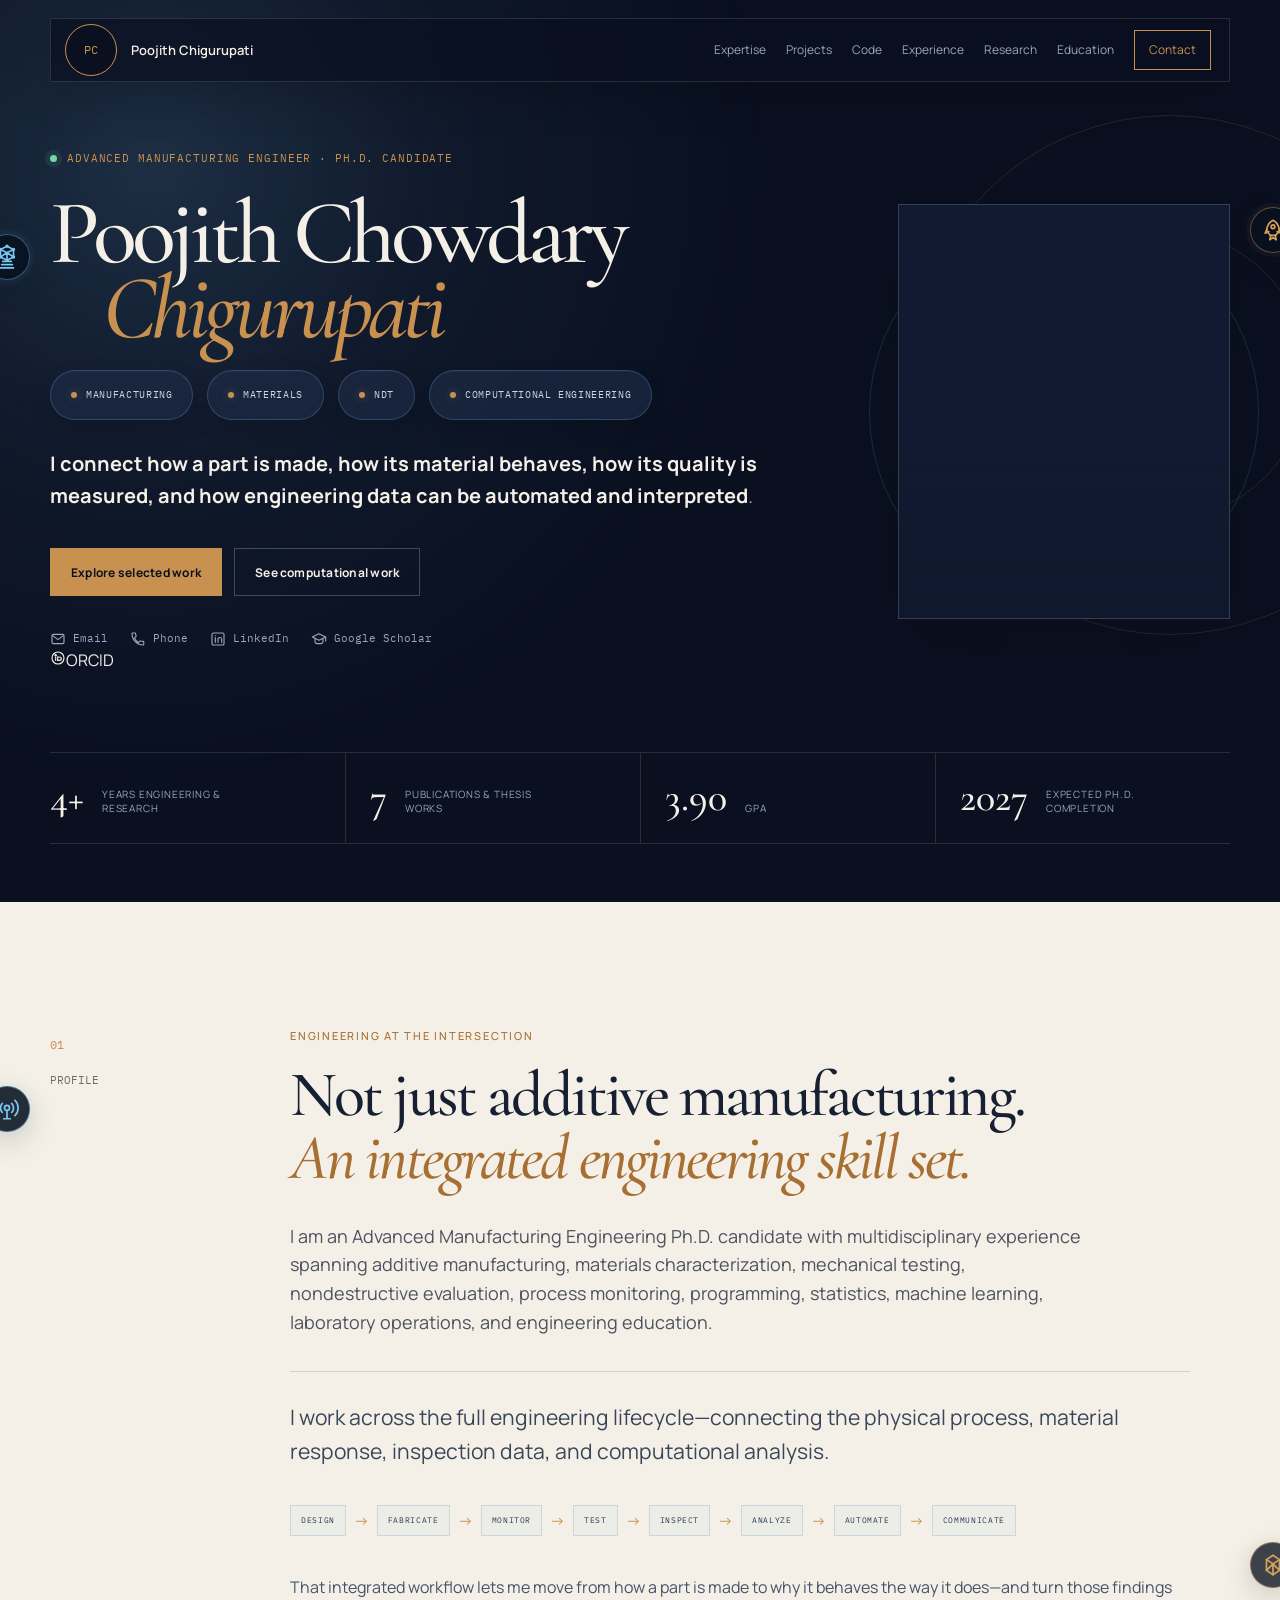
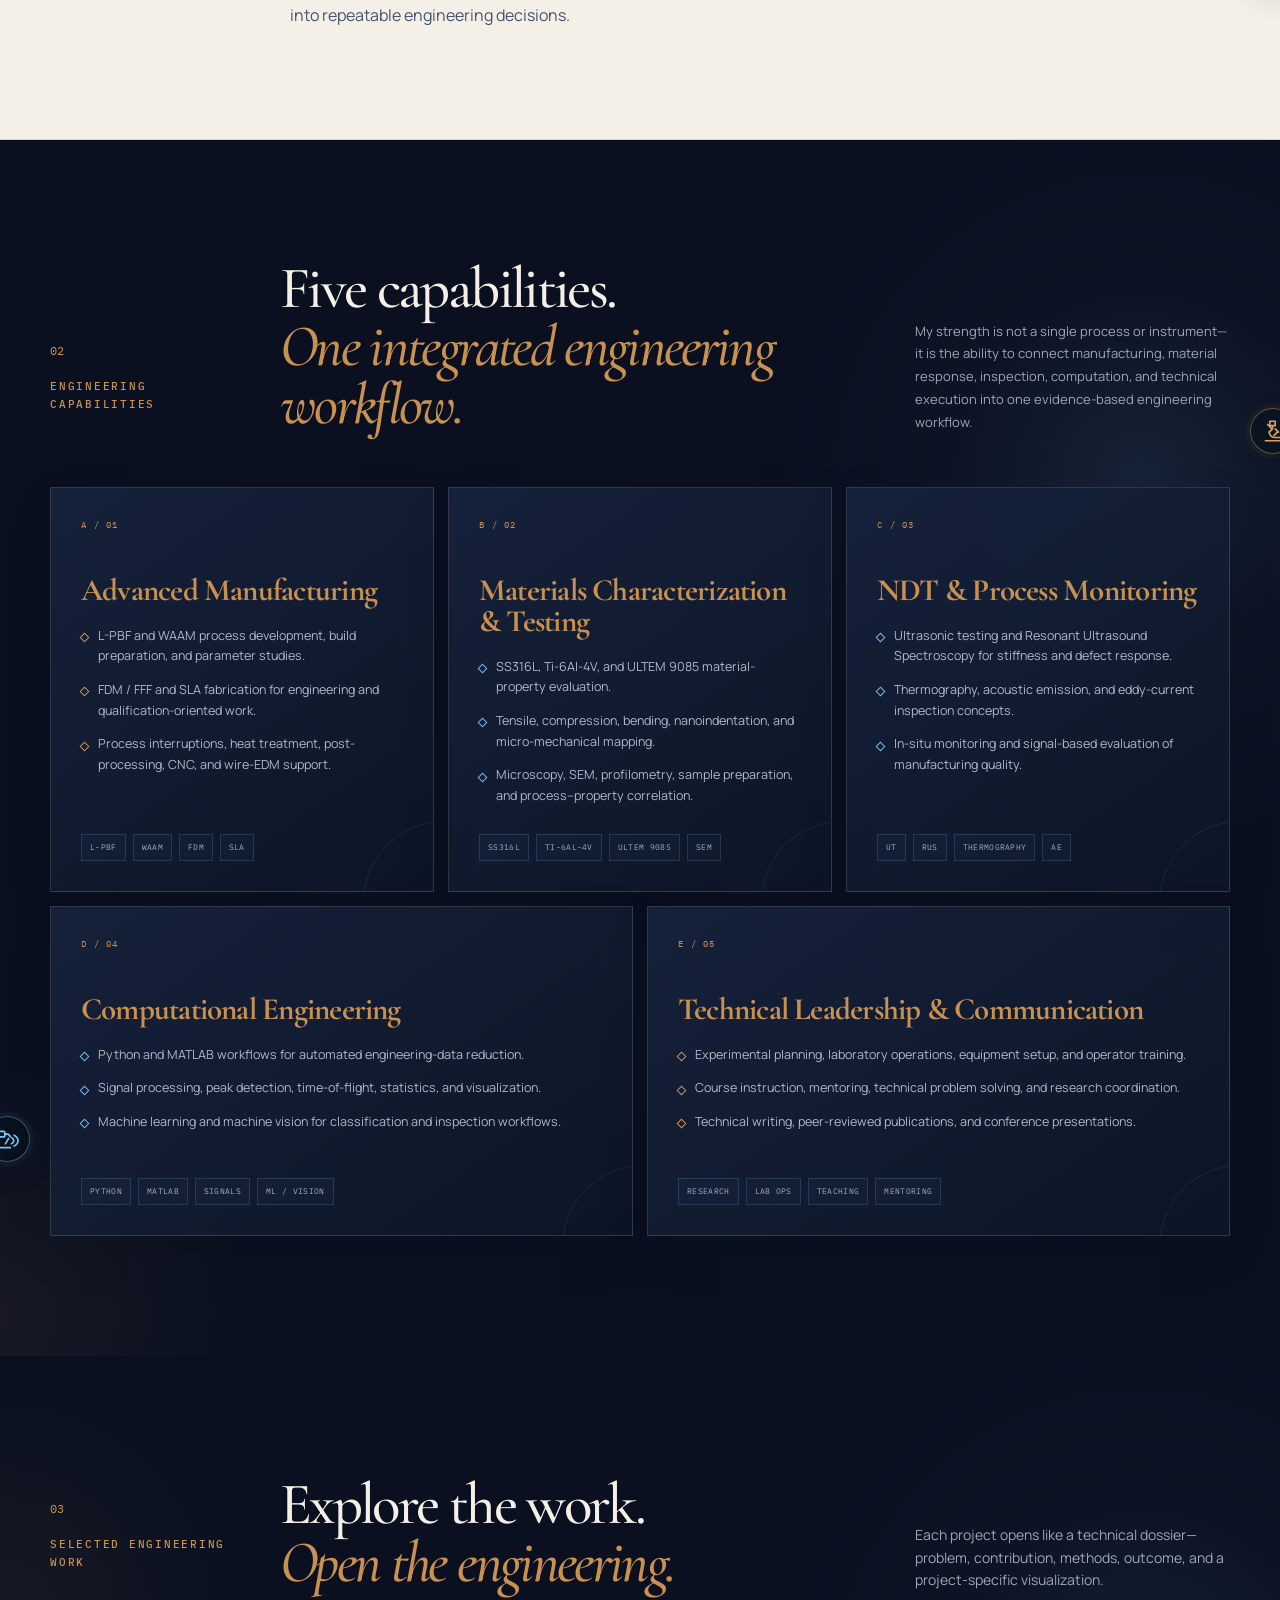
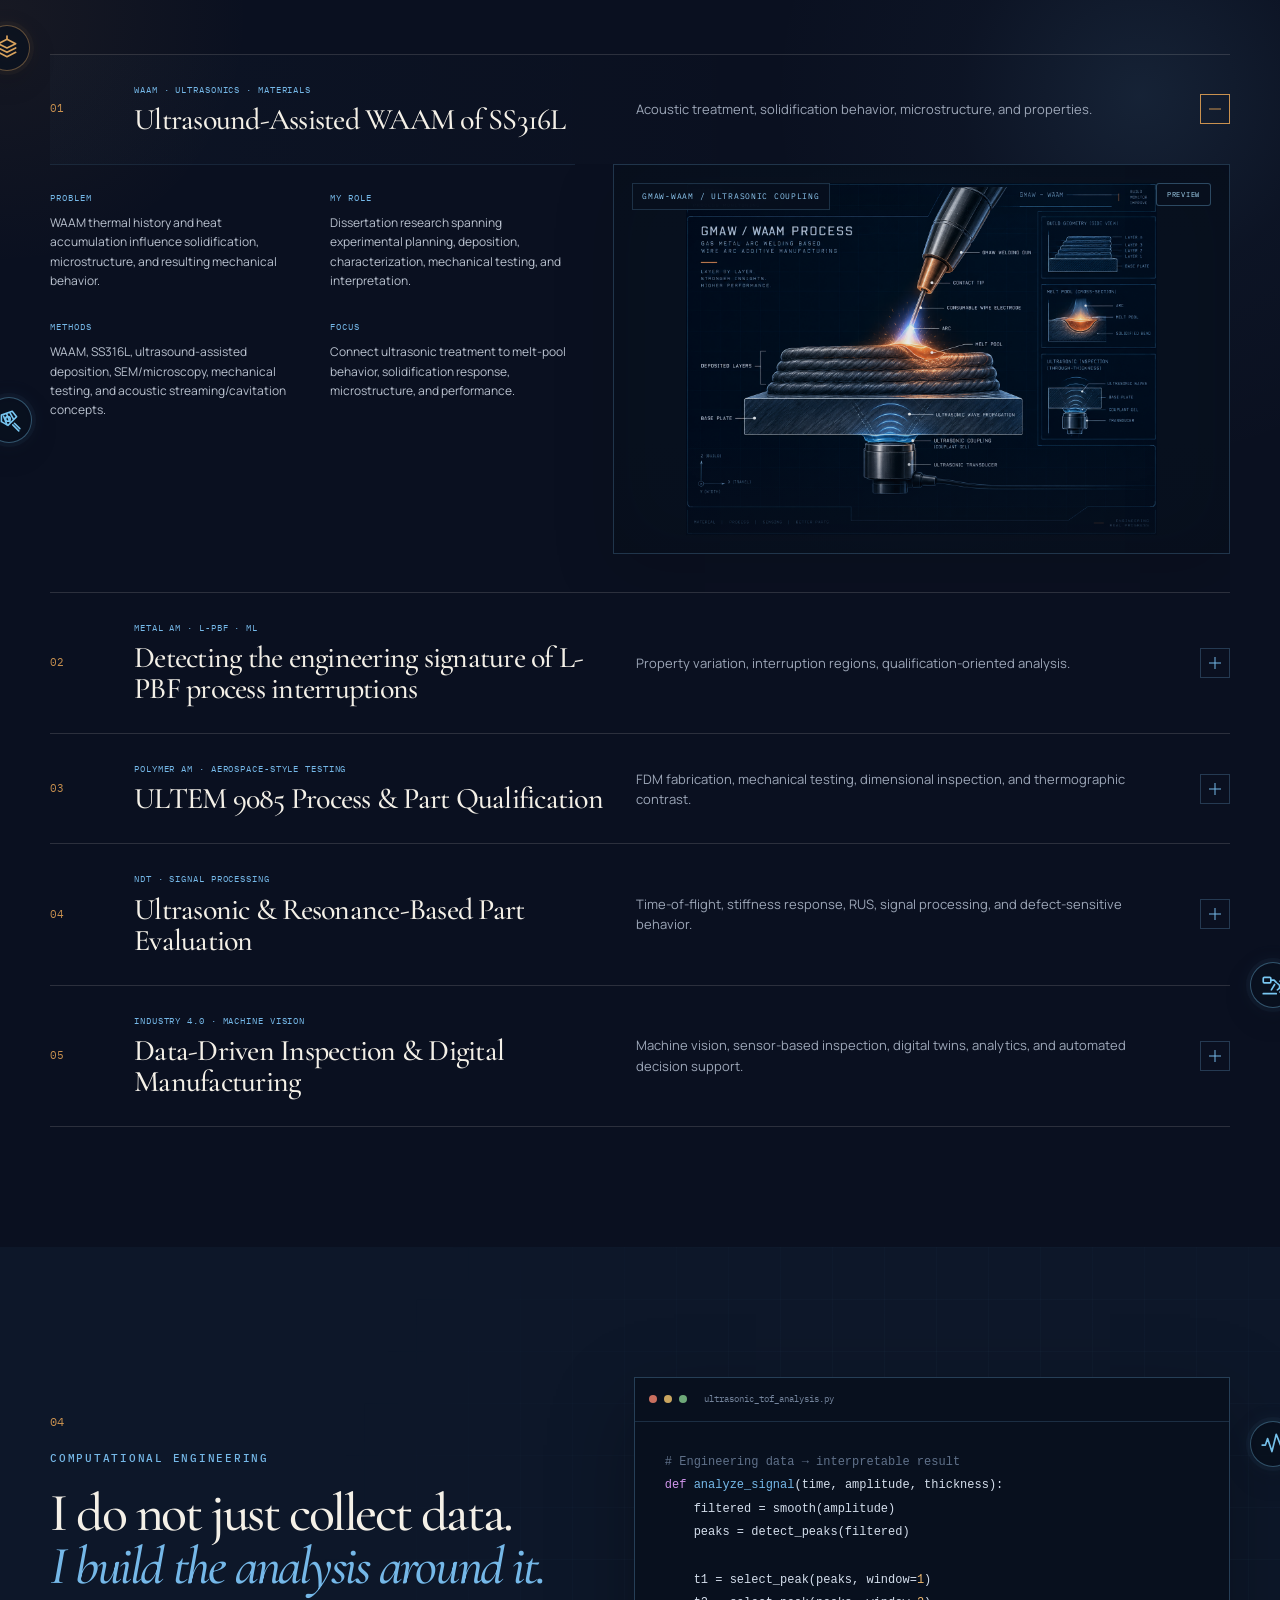
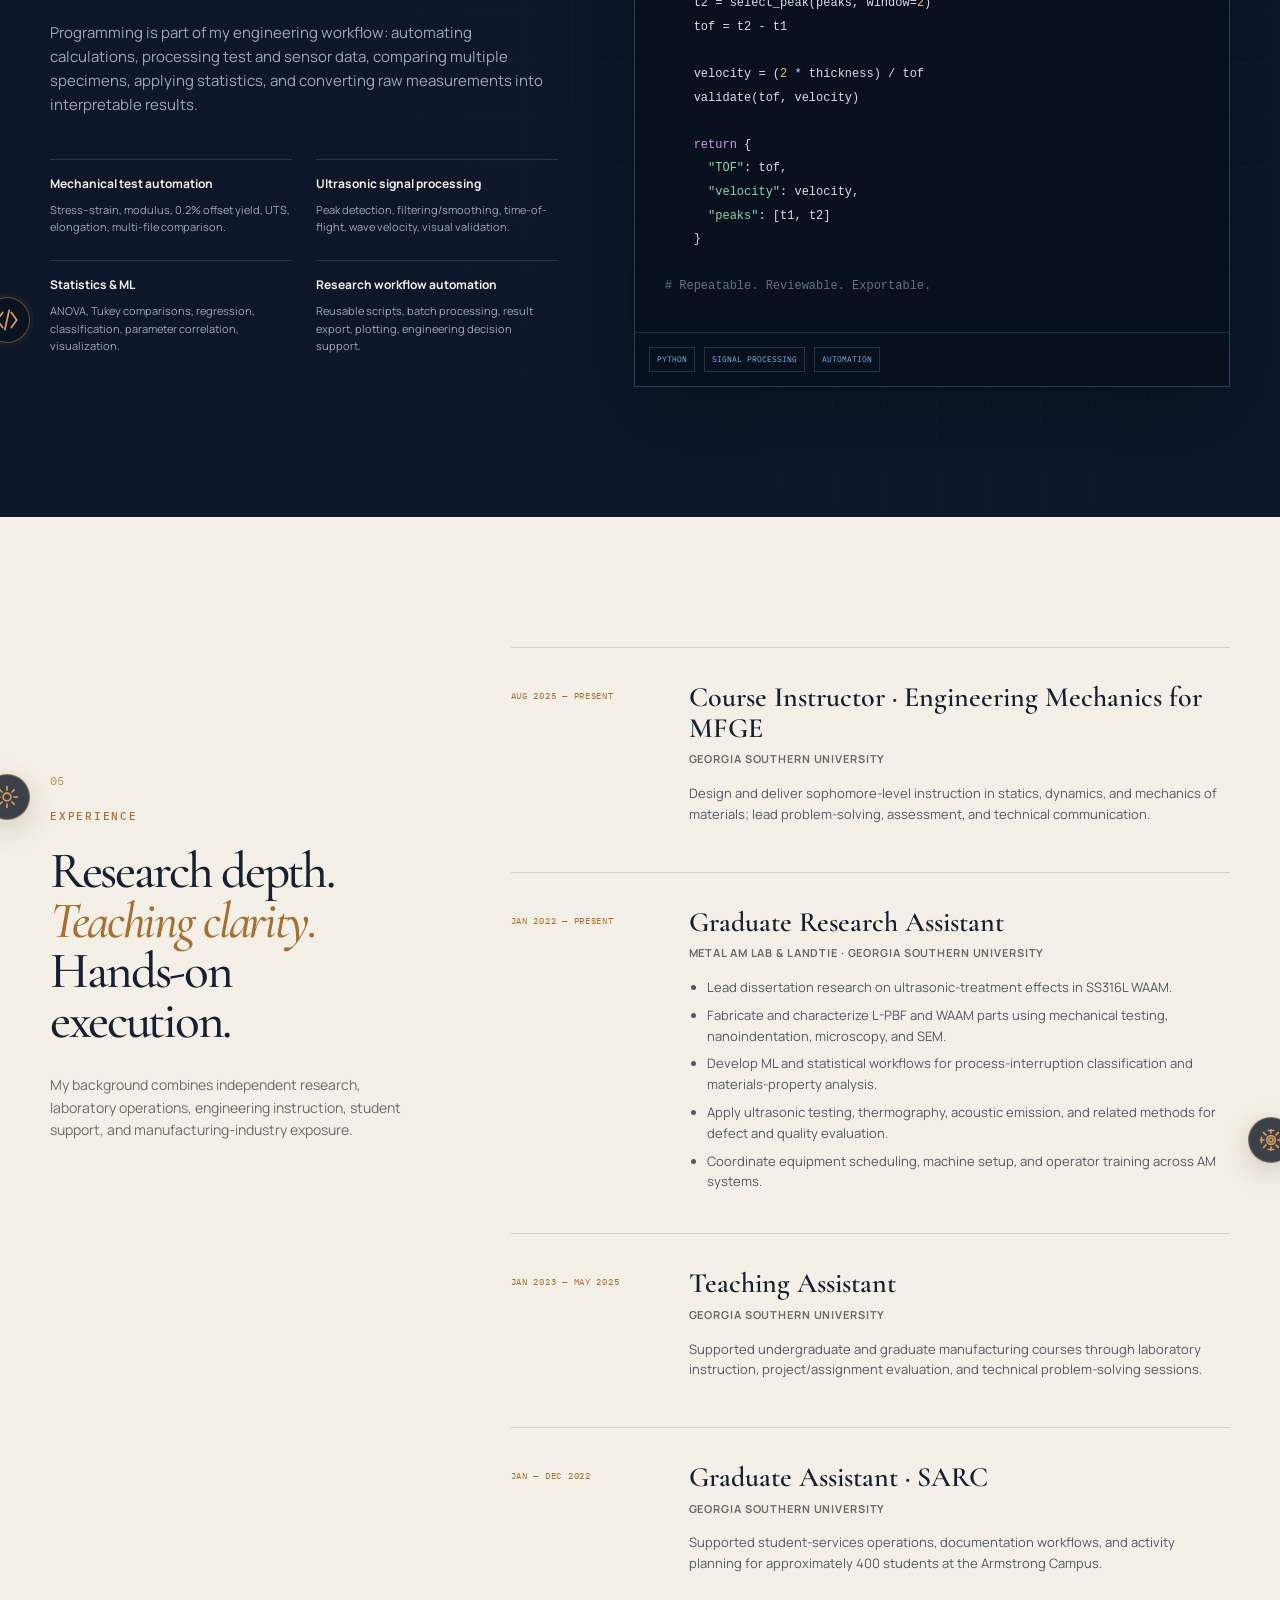
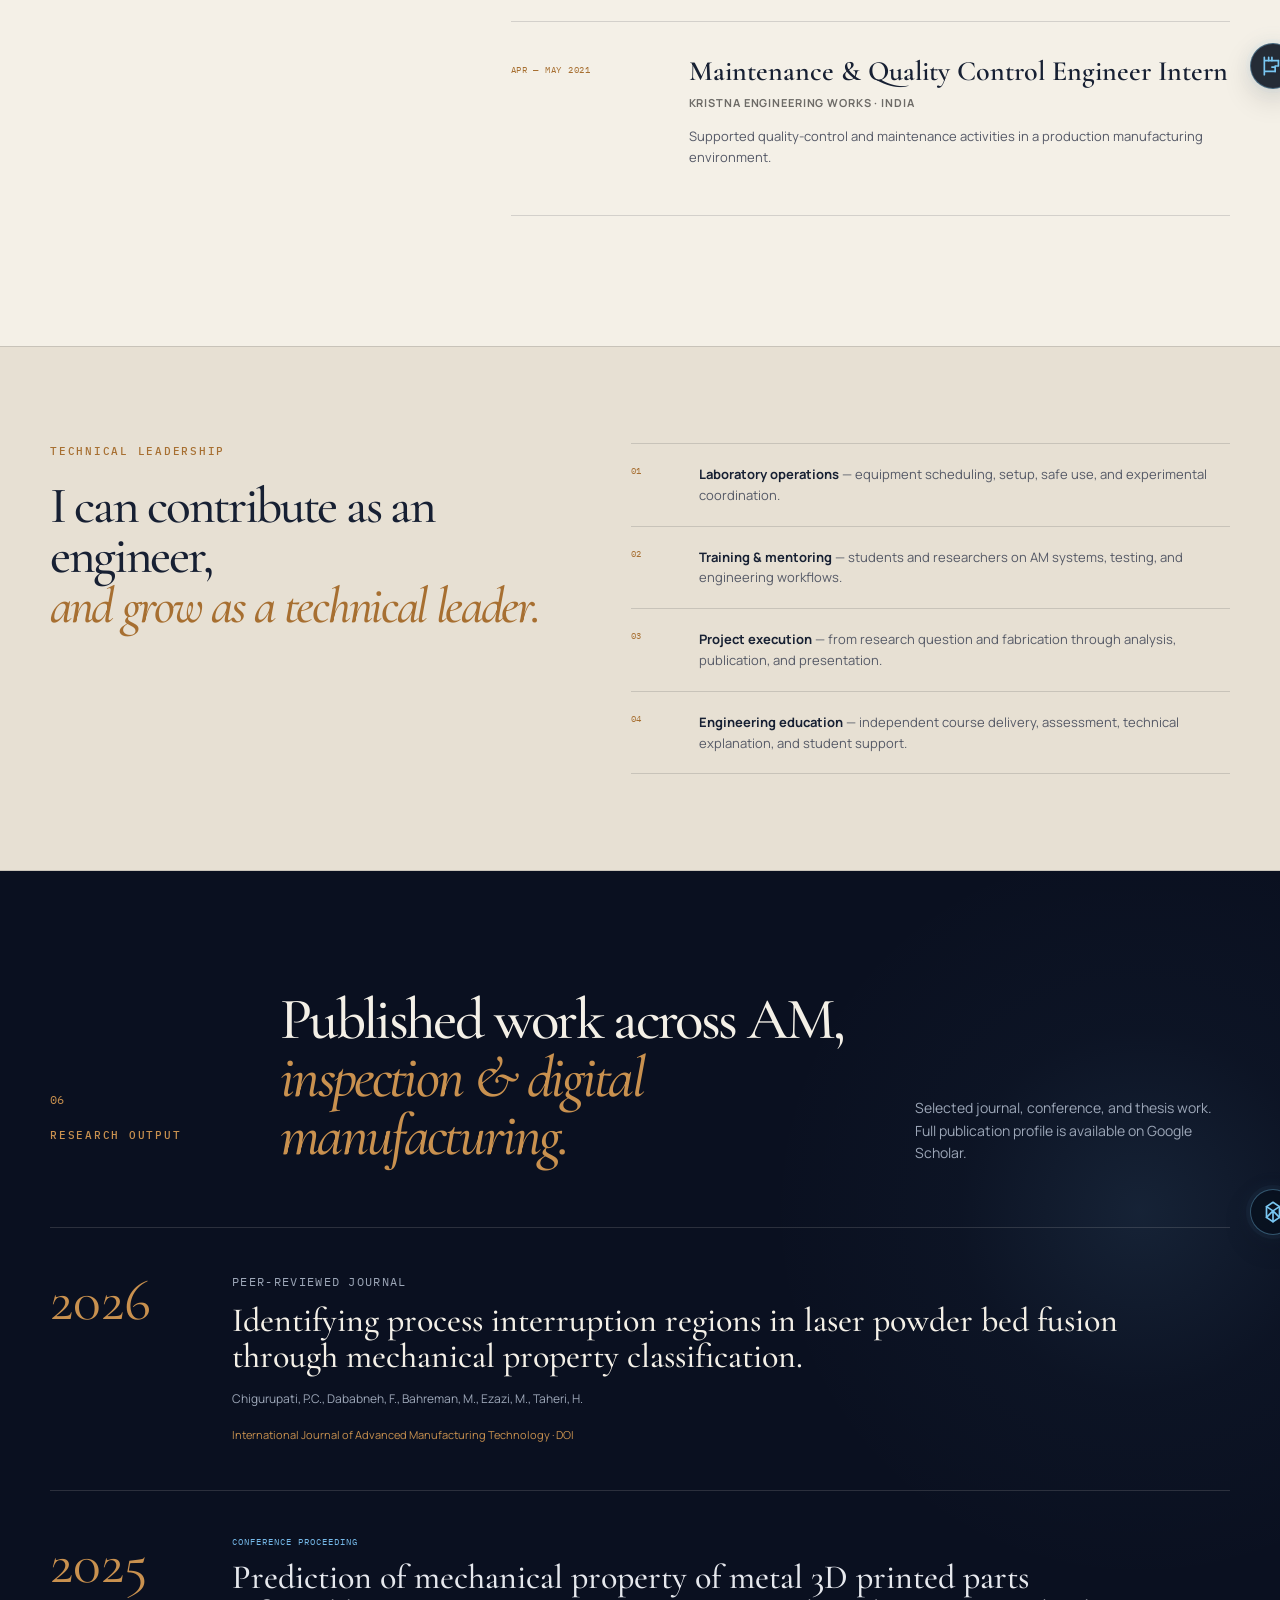
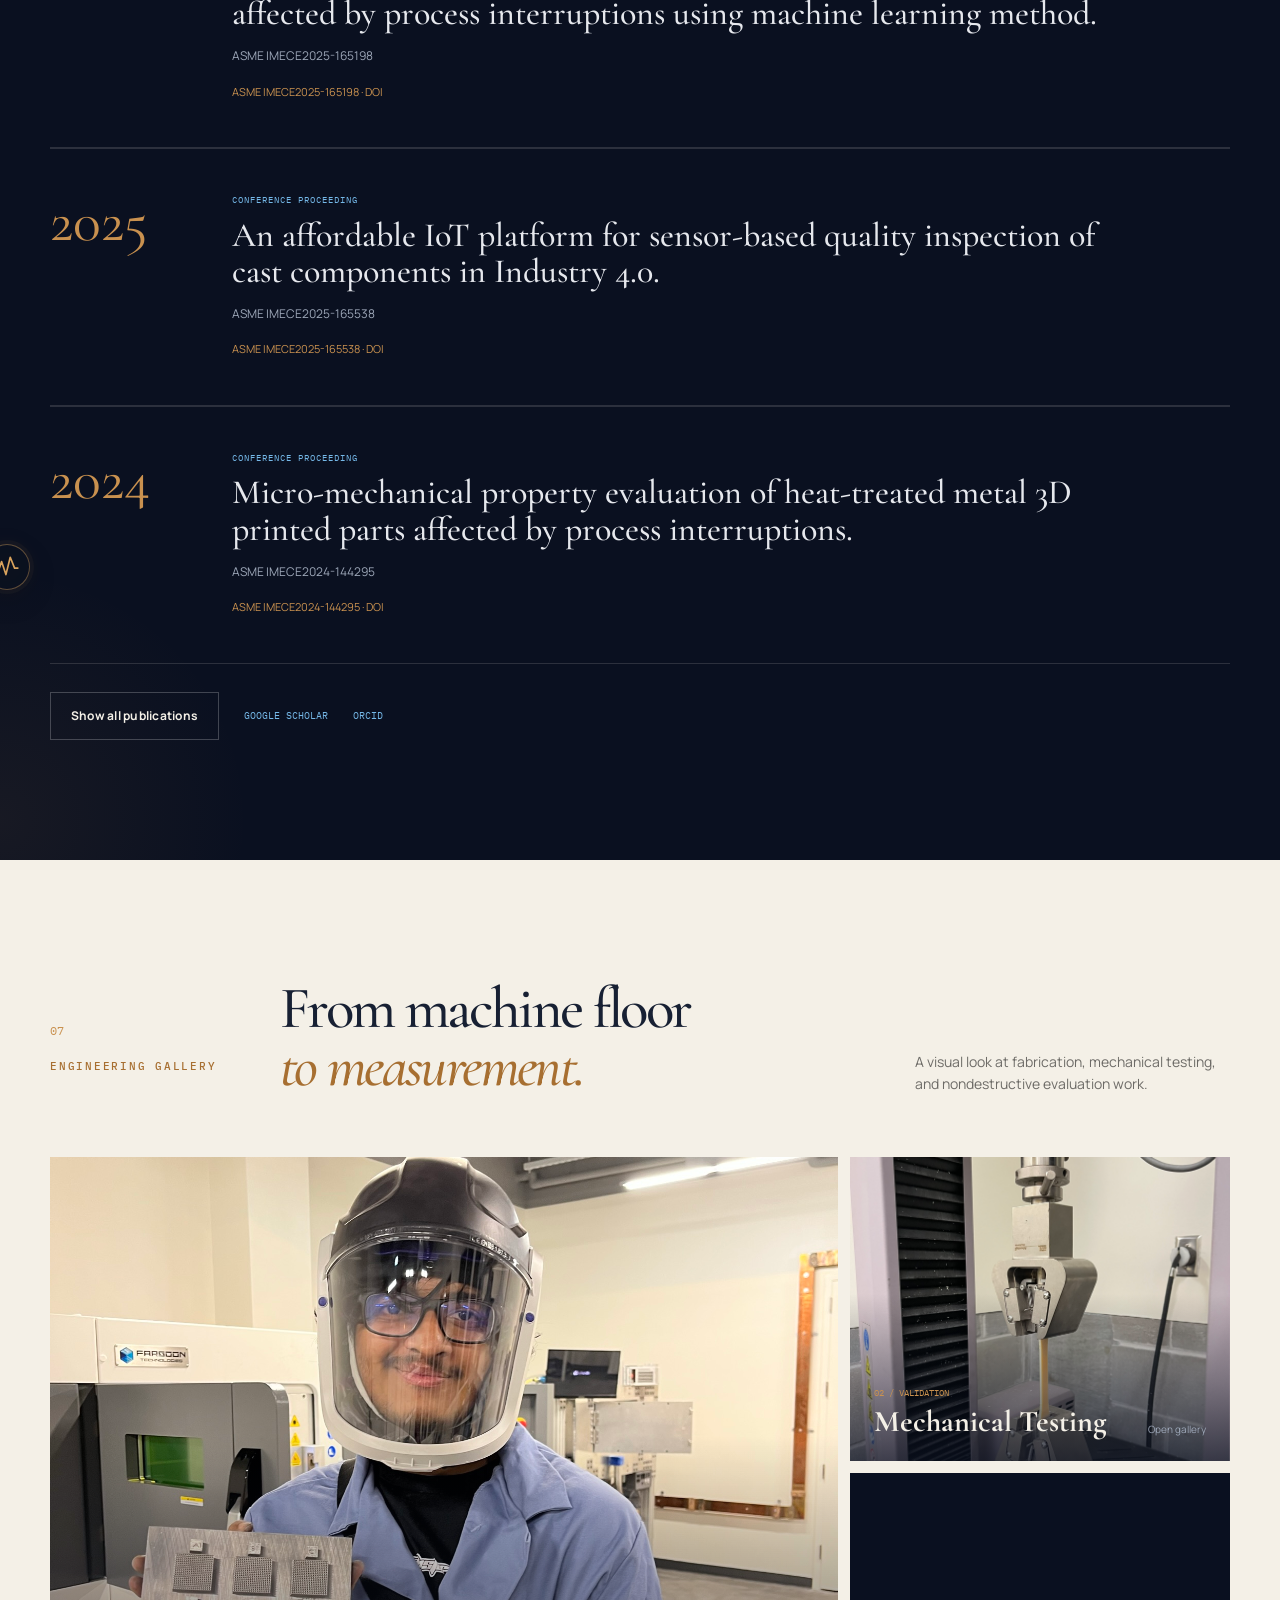
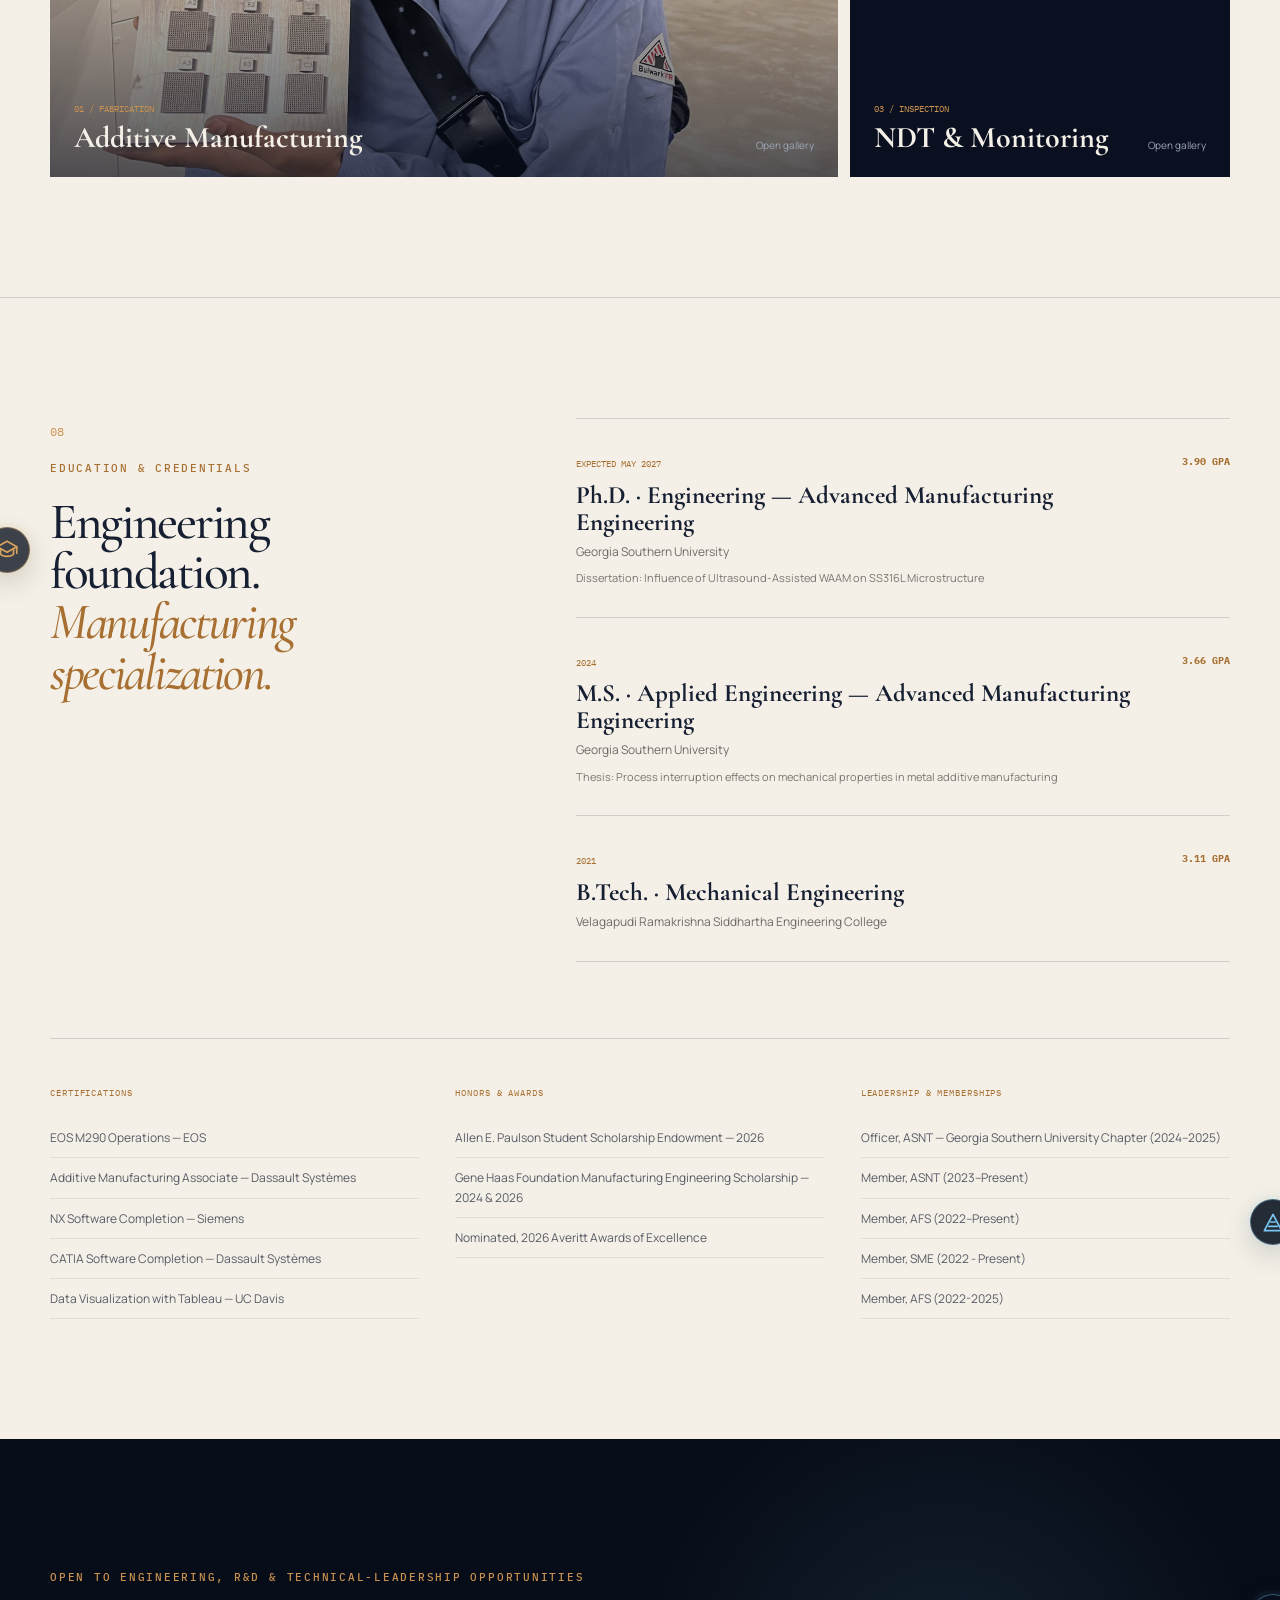
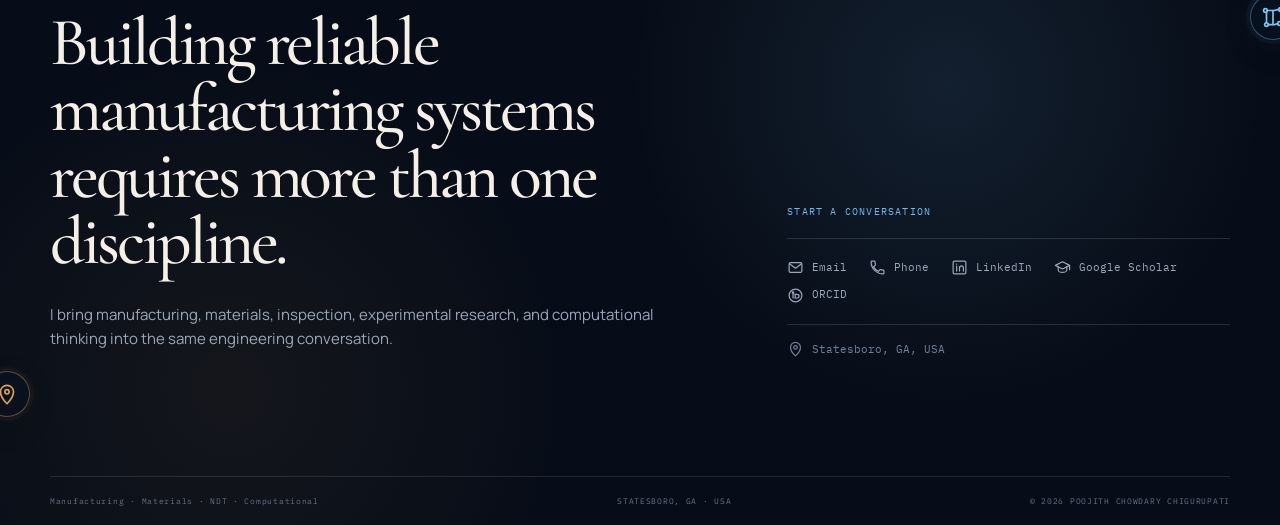
==== index.html @ 450db38c "Orchid" ====
<!DOCTYPE html>
<html lang="en">
<head>
<meta charset="utf-8"/>
<meta content="width=device-width, initial-scale=1.0" name="viewport"/>
<meta content="#0a1020" name="theme-color"/>
<meta content="Portfolio of Poojith Chowdary Chigurupati — Advanced Manufacturing Engineer, Ph.D. candidate, researcher, and programmer working across additive manufacturing, materials, NDT, and computational engineering." name="description"/>
<title>Poojith Chowdary Chigurupati </title>
<link href="https://fonts.googleapis.com" rel="preconnect"/>
<link crossorigin="" href="https://fonts.gstatic.com" rel="preconnect"/>
<link href="https://fonts.googleapis.com/css2?family=Cormorant+Garamond:ital,wght@0,500;0,600;1,500&amp;family=IBM+Plex+Mono:wght@400;500&amp;family=Manrope:wght@400;500;600;700&amp;display=swap" rel="stylesheet"/>
<link href="style.css" rel="stylesheet"/>
</head>
<body>
<div aria-hidden="true" class="cursor-glow"></div>
<header class="site-header" id="top">
<nav aria-label="Primary navigation" class="nav-shell">
<a aria-label="Return to top of page" class="brand" data-scroll-top="true" href="#top">
<span class="brand-mark" title="Back to top">PC</span>
<span class="brand-copy">Poojith Chigurupati</span>
</a>
<button aria-controls="nav-links" aria-expanded="false" aria-label="Open menu" class="nav-toggle">
<span></span><span></span>
</button>
<div class="nav-links" id="nav-links">
<a href="#expertise">Expertise</a>
<a href="#projects">Projects</a>
<a href="#code">Code</a>
<a href="#experience">Experience</a>
<a href="#research">Research</a>
<a href="#education">Education</a>
<a class="nav-contact" href="#contact">Contact</a>
</div>
</nav>
</header>
<main>
<!-- HERO -->
<section class="hero section-dark"><div aria-hidden="true" class="section-symbol section-symbol-hero-rocket symbol-copper"><svg aria-hidden="true" viewbox="0 0 24 24">
<path d="M12 3c3.8 2.1 5.8 5.5 5.8 9.8L14.4 17H9.6l-3.4-4.2C6.2 8.5 8.2 5.1 12 3Z"></path>
<circle cx="12" cy="9" r="1.7"></circle>
<path d="M8.2 13.4 4.7 15l1.8-4M15.8 13.4 19.3 15l-1.8-4M10 17l-1 4 3-2 3 2-1-4"></path>
</svg></div><div aria-hidden="true" class="section-symbol section-symbol-hero-lattice"><svg aria-hidden="true" viewbox="0 0 24 24">
<path d="m6 5 6-3 6 3v7l-6 3-6-3Z"></path>
<path d="m6 5 6 3 6-3M12 8v7M6 12l6-4 6 4"></path>
<circle cx="6" cy="5" r=".8"></circle><circle cx="12" cy="2" r=".8"></circle><circle cx="18" cy="5" r=".8"></circle>
<circle cx="6" cy="12" r=".8"></circle><circle cx="12" cy="15" r=".8"></circle><circle cx="18" cy="12" r=".8"></circle>
<path d="M8 16h8M7 19h10M6 22h12"></path>
</svg></div>
<div aria-hidden="true" class="hero-orbit orbit-a"></div>
<div aria-hidden="true" class="hero-orbit orbit-b"></div>
<div class="page-shell hero-layout">
<div class="hero-copy reveal">
<p class="kicker"><span class="signal-dot"></span> Advanced Manufacturing Engineer · Ph.D. Candidate</p>
<h1>Poojith Chowdary <em>Chigurupati</em></h1>
<p aria-label="Engineering disciplines" class="hero-title hero-discipline-floaters"><span class="discipline-floater mono" data-repel="true">MANUFACTURING</span><span class="discipline-floater mono" data-repel="true">MATERIALS</span><span class="discipline-floater mono" data-repel="true">NDT</span><span class="discipline-floater mono" data-repel="true">COMPUTATIONAL ENGINEERING</span></p>
<p class="hero-intro"><strong>I connect how a part is made, how its material behaves, how its quality is measured, and how engineering data can be automated and interpreted</strong>.</p>
<div class="hero-actions">
<a class="button button-primary" href="#projects">Explore selected work</a>
<a class="button button-secondary" href="#code">See computational work</a>
</div>
<div class="hero-links mono">
<a href="mailto:Poojithchigurupati99@gmail.com"><svg aria-hidden="true" class="inline-link-icon" viewbox="0 0 24 24"><rect height="14" rx="2" width="18" x="3" y="5"></rect><path d="M4 7l8 6 8-6"></path></svg><span>Email</span></a>
<a class="meta-item" href="tel:+14793263481"><svg class="inline-link-icon" fill="none" stroke="currentColor" stroke-width="1.7" viewbox="0 0 24 24"><path d="M6.6 10.8c1.4 2.7 3.7 5 6.4 6.4l2.1-2.1c.3-.3.7-.4 1-.2 1.1.4 2.3.6 3.5.6.6 0 1 .4 1 1V20c0 .6-.4 1-1 1C10.7 21 3 13.3 3 4c0-.6.4-1 1-1h3.5c.6 0 1 .4 1 1 0 1.2.2 2.4.6 3.5.1.3 0 .7-.2 1z"></path></svg>Phone</a>
<a href="https://www.linkedin.com/in/poojith-chowdary-chigurupati-46b5041a4" rel="noopener" target="_blank"><svg aria-hidden="true" class="inline-link-icon" viewbox="0 0 24 24"><rect height="18" rx="2" width="18" x="3" y="3"></rect><path d="M8 10v7M8 7.2v.1M12 17v-4.2c0-1.8 1.2-3 2.8-3s2.7 1.1 2.7 3V17M12 11v6"></path></svg><span>LinkedIn</span></a>
<a href="https://scholar.google.com/citations?user=KPpHr_8AAAAJ&amp;hl=en" rel="noopener" target="_blank"><svg aria-hidden="true" class="inline-link-icon" viewbox="0 0 24 24"><path d="M2 9l10-5 10 5-10 5z"></path><path d="M6 11v5c0 1.4 2.7 3 6 3s6-1.6 6-3v-5M22 9v6"></path></svg><span>Google Scholar</span></a>
</div><a href="https://orcid.org/0009-0003-6848-0805"rel="noopener"target="_blank"><svg aria-hidden="true"class="inline-link-icon"viewBox="0 0 24 24"><circle cx="12" cy="12" r="9"></circle><circle cx="8.5" cy="8" r="1"></circle><path d="M8.5 10.5v5"></path><path d="M11.5 10.5v5"></path><path d="M11.5 10.5h2.2c2 0 3.3 1.1 3.3 2.5s-1.3 2.5-3.3 2.5h-2.2"></path></svg><span>ORCID</span></a>

</div>
<div class="hero-visual hero-tech-cluster reveal" data-delay="120">
<div aria-hidden="true" class="hero-orbit-line orbit-line-a"></div>
<div aria-hidden="true" class="hero-orbit-line orbit-line-b"></div>
<div class="portrait-card hero-portrait-card">
<div aria-label="Portrait of Poojith Chigurupati" class="portrait-image" role="img"></div>
</div>
</div>
</div>
<div aria-label="Career highlights" class="page-shell metrics reveal" data-delay="180">
<div class="metric"><strong>4+</strong><span>Years engineering &amp; research</span></div>
<div class="metric"><strong>7</strong><span>Publications &amp; thesis works</span></div>
<div class="metric"><strong>3.90</strong><span>GPA</span></div>
<div class="metric"><strong>2027</strong><span>Expected Ph.D. completion</span></div>
</div>
</section>
<!-- POSITIONING -->
<section class="section-light intro-section"><div aria-hidden="true" class="section-symbol section-symbol-intro-sensor"><svg aria-hidden="true" viewbox="0 0 24 24">
<circle cx="12" cy="11" r="2.3"></circle>
<path d="M7.7 6.8a6 6 0 0 0 0 8.4M16.3 6.8a6 6 0 0 1 0 8.4"></path>
<path d="M4.7 3.9a10 10 0 0 0 0 14.2M19.3 3.9a10 10 0 0 1 0 14.2"></path>
<path d="M12 13.5V21M9 21h6"></path>
</svg></div><div aria-hidden="true" class="section-symbol section-symbol-intro-crystal symbol-copper"><svg aria-hidden="true" viewbox="0 0 24 24">
<path d="m12 3 6 4v10l-6 4-6-4V7Z"></path>
<path d="m6 7 6 4 6-4M12 11v10M6 17l6-6 6 6"></path>
</svg></div>
<div class="page-shell intro-grid">
<div class="section-label reveal">
<span class="section-index mono">01</span>
<p class="mono">PROFILE</p>
</div>
<div class="intro-statement reveal" data-delay="80">
<p class="eyebrow">ENGINEERING AT THE INTERSECTION</p>
<h2>Not just additive manufacturing.<br/><em>An integrated engineering skill set.</em></h2>
<p>I am an Advanced Manufacturing Engineering Ph.D. candidate with multidisciplinary experience spanning additive manufacturing, materials characterization, mechanical testing, nondestructive evaluation, process monitoring, programming, statistics, machine learning, laboratory operations, and engineering education.</p>
<div class="engineering-flow reveal"><p class="engineering-flow-lead">I work across the full engineering lifecycle—connecting the physical process, material response, inspection data, and computational analysis.</p><div aria-label="Engineering workflow" class="engineering-flow-rail"><span class="flow-step mono">DESIGN</span><span aria-hidden="true" class="flow-connector">→</span><span class="flow-step mono">FABRICATE</span><span aria-hidden="true" class="flow-connector">→</span><span class="flow-step mono">MONITOR</span><span aria-hidden="true" class="flow-connector">→</span><span class="flow-step mono">TEST</span><span aria-hidden="true" class="flow-connector">→</span><span class="flow-step mono">INSPECT</span><span aria-hidden="true" class="flow-connector">→</span><span class="flow-step mono">ANALYZE</span><span aria-hidden="true" class="flow-connector">→</span><span class="flow-step mono">AUTOMATE</span><span aria-hidden="true" class="flow-connector">→</span><span class="flow-step mono">COMMUNICATE</span></div><p class="engineering-flow-outcome">That integrated workflow lets me move from how a part is made to why it behaves the way it does—and turn those findings into repeatable engineering decisions.</p></div></div>
</div>
</section>
<!-- EXPERTISE -->
<section class="section-dark expertise-section expertise-section-dark ambient-dark" id="expertise"><div aria-hidden="true" class="section-symbol section-symbol-expertise-microscope symbol-copper"><svg aria-hidden="true" viewbox="0 0 24 24">
<path d="M9 3h5v4H9zM11.5 7v3l-3 3"></path>
<path d="M8.5 13a5 5 0 0 0 5 5H18M5 21h14"></path>
<path d="m14 10 3 3M7 6l4 4M15.5 13.5l-2.5 2.5"></path>
</svg></div><div aria-hidden="true" class="section-symbol section-symbol-expertise-probe"><svg aria-hidden="true" viewbox="0 0 24 24">
<rect height="5" rx="1" width="7" x="3" y="5"></rect>
<path d="M10 7.5h3l2 2"></path>
<path d="M16 10.5c3 1.6 3 4.4 0 6M18.5 8.5c5 2.8 5 7.2 0 10"></path>
<path d="M3 20h12M13.5 11.5l-3 5"></path>
</svg></div>
<div class="page-shell">
<div class="section-heading section-heading-dark reveal">
<div>
<span class="section-index mono">02</span>
<p class="mono eyebrow">ENGINEERING CAPABILITIES</p>
</div>
<h2>Five capabilities.<br/><em>One integrated engineering workflow.</em></h2>
<p class="section-copy">My strength is not a single process or instrument—it is the ability to connect manufacturing, material response, inspection, computation, and technical execution into one evidence-based engineering workflow.</p>
</div>
<div class="bento-grid expertise-grid">
<article class="bento-card expertise-card reveal"><div class="card-number mono">A / 01</div><h3 class="expertise-title-copper">Advanced Manufacturing</h3><ul class="expertise-points"><li>L-PBF and WAAM process development, build preparation, and parameter studies.</li><li>FDM / FFF and SLA fabrication for engineering and qualification-oriented work.</li><li>Process interruptions, heat treatment, post-processing, CNC, and wire-EDM support.</li></ul><div class="tag-row"><span>L-PBF</span><span>WAAM</span><span>FDM</span><span>SLA</span></div></article>
<article class="bento-card expertise-card reveal" data-delay="60"><div class="card-number mono">B / 02</div><h3 class="expertise-title-copper">Materials Characterization &amp; Testing</h3><ul class="expertise-points"><li>SS316L, Ti-6Al-4V, and ULTEM 9085 material-property evaluation.</li><li>Tensile, compression, bending, nanoindentation, and micro-mechanical mapping.</li><li>Microscopy, SEM, profilometry, sample preparation, and process–property correlation.</li></ul><div class="tag-row"><span>SS316L</span><span>TI-6AL-4V</span><span>ULTEM 9085</span><span>SEM</span></div></article>
<article class="bento-card expertise-card reveal" data-delay="100"><div class="card-number mono">C / 03</div><h3 class="expertise-title-copper">NDT &amp; Process Monitoring</h3><ul class="expertise-points"><li>Ultrasonic testing and Resonant Ultrasound Spectroscopy for stiffness and defect response.</li><li>Thermography, acoustic emission, and eddy-current inspection concepts.</li><li>In-situ monitoring and signal-based evaluation of manufacturing quality.</li></ul><div class="tag-row"><span>UT</span><span>RUS</span><span>THERMOGRAPHY</span><span>AE</span></div></article>
<article class="bento-card expertise-card reveal expertise-card-wide" data-delay="140"><div class="card-number mono">D / 04</div><h3 class="expertise-title-copper">Computational Engineering</h3><ul class="expertise-points"><li>Python and MATLAB workflows for automated engineering-data reduction.</li><li>Signal processing, peak detection, time-of-flight, statistics, and visualization.</li><li>Machine learning and machine vision for classification and inspection workflows.</li></ul><div class="tag-row"><span>PYTHON</span><span>MATLAB</span><span>SIGNALS</span><span>ML / VISION</span></div></article>
<article class="bento-card expertise-card reveal expertise-card-wide" data-delay="180"><div class="card-number mono">E / 05</div><h3 class="expertise-title-copper">Technical Leadership &amp; Communication</h3><ul class="expertise-points"><li>Experimental planning, laboratory operations, equipment setup, and operator training.</li><li>Course instruction, mentoring, technical problem solving, and research coordination.</li><li>Technical writing, peer-reviewed publications, and conference presentations.</li></ul><div class="tag-row"><span>RESEARCH</span><span>LAB OPS</span><span>TEACHING</span><span>MENTORING</span></div></article>
</div>
</div>
</section>
<!-- PROJECTS -->
<section class="section-dark projects-section ambient-dark" id="projects"><div aria-hidden="true" class="section-symbol section-symbol-bevel">
<svg viewbox="0 0 24 24">
<path d="M5 7.5 15 4l4 5-8 8-6-3.5z"></path>
<path d="M7 8.5 10 16M10 6.8l3 7M13 5.6l3 5.4"></path>
<circle cx="11" cy="11" r="2.1"></circle>
<path d="M15.5 16.5 21 22M17 15l5 5"></path>
</svg>
</div><div aria-hidden="true" class="section-symbol section-symbol-projects-layers symbol-copper"><svg aria-hidden="true" viewbox="0 0 24 24">
<path d="m12 4 8 4-8 4-8-4Z"></path>
<path d="m4 12 8 4 8-4M4 16l8 4 8-4"></path>
<path d="M12 1v3"></path>
</svg></div><div aria-hidden="true" class="section-symbol section-symbol-projects-probe"><svg aria-hidden="true" viewbox="0 0 24 24">
<rect height="5" rx="1" width="7" x="3" y="5"></rect>
<path d="M10 7.5h3l2 2"></path>
<path d="M16 10.5c3 1.6 3 4.4 0 6M18.5 8.5c5 2.8 5 7.2 0 10"></path>
<path d="M3 20h12M13.5 11.5l-3 5"></path>
</svg></div>
<div class="page-shell">
<div class="section-heading section-heading-dark reveal">
<div>
<span class="section-index mono">03</span>
<p class="mono eyebrow">SELECTED ENGINEERING WORK</p>
</div>
<h2>Explore the work.<br/><em>Open the engineering.</em></h2>
<p class="section-copy">Each project opens like a technical dossier—problem, contribution, methods, outcome, and a project-specific visualization.</p>
</div>
<div class="project-accordion"><details class="project-dossier reveal" name="project-dossiers" open="">
<summary class="project-toggle">
<span class="project-number mono">01</span>
<span class="project-heading"><span class="project-kicker mono">WAAM · ULTRASONICS · MATERIALS</span><strong>Ultrasound-Assisted WAAM of SS316L</strong></span>
<span class="project-brief">Acoustic treatment, solidification behavior, microstructure, and properties.</span>
<span aria-hidden="true" class="project-toggle-icon"></span>
</summary>
<div class="project-detail">
<div class="project-detail-inner">
<div class="project-detail-copy"><div class="case-grid">
<div><span class="case-label mono">PROBLEM</span><p>WAAM thermal history and heat accumulation influence solidification, microstructure, and resulting mechanical behavior.</p></div>
<div><span class="case-label mono">MY ROLE</span><p>Dissertation research spanning experimental planning, deposition, characterization, mechanical testing, and interpretation.</p></div>
<div><span class="case-label mono">METHODS</span><p>WAAM, SS316L, ultrasound-assisted deposition, SEM/microscopy, mechanical testing, and acoustic streaming/cavitation concepts.</p></div>
<div><span class="case-label mono">FOCUS</span><p>Connect ultrasonic treatment to melt-pool behavior, solidification response, microstructure, and performance.</p></div>
</div></div>
<div class="project-visual project-visual-image project-image-01"><div class="visual-label mono">GMAW-WAAM / ULTRASONIC COUPLING</div><img alt="GMAW-based wire arc additive manufacturing with a consumable wire electrode, deposited layers, melt pool, base plate, and an ultrasonic transducer coupled beneath the plate." decoding="async" loading="lazy" src="assets/visuals/project-01-gmaw-waam.png"/><div aria-hidden="true" class="project-image-vignette"></div><button aria-label="Preview project image" class="project-preview-btn mono" data-preview-alt="GMAW-based wire arc additive manufacturing with a consumable wire electrode, deposited layers, melt pool, base plate, and an ultrasonic transducer coupled beneath the plate." data-preview-src="assets/visuals/project-01-gmaw-waam.png" type="button">PREVIEW</button></div>
</div>
</div>
</details><details class="project-dossier reveal" name="project-dossiers">
<summary class="project-toggle">
<span class="project-number mono">02</span>
<span class="project-heading">
<span class="project-kicker mono">METAL AM · L-PBF · ML</span>
<strong>Detecting the engineering signature of L-PBF process interruptions</strong>
</span>
<span class="project-brief">Property variation, interruption regions, qualification-oriented analysis.</span>
<span aria-hidden="true" class="project-toggle-icon"></span>
</summary>
<div class="project-detail">
<div class="project-detail-inner">
<div class="project-detail-copy">
<div class="case-grid">
<div><span class="case-label mono">PROBLEM</span><p>Interruptions alter local thermal history and can create property variation that may not be obvious through visual inspection.</p></div>
<div><span class="case-label mono">MY ROLE</span><p>Experimental planning, build preparation, fabrication, mechanical-property mapping, characterization, statistics, and technical reporting.</p></div>
<div><span class="case-label mono">METHODS</span><p>L-PBF, SS316L/Ti-6Al-4V, nanoindentation, SEM, profilometry, tensile testing, ANOVA/Tukey analysis, and machine learning.</p></div>
<div><span class="case-label mono">OUTCOME</span><p>Developed a data-driven workflow for identifying interruption-affected regions; peer-reviewed journal publication in 2026.</p></div>
</div>
</div>
<div class="project-visual project-visual-lpbf project-visual-image">
<div class="visual-label mono">ADDITIVE MANUFACTURING / NDT MONITORING</div>
<img alt="Additive manufacturing and ultrasonic NDT monitoring visualization showing layer-by-layer deposition, defect localization, and signal response." loading="lazy" src="assets/visuals/am-ndt-monitoring.png"/>
<div aria-hidden="true" class="image-scan-beam"></div>
<button aria-label="Preview project image" class="project-preview-btn mono" data-preview-alt="Additive manufacturing and ultrasonic NDT monitoring visualization showing layer-by-layer deposition, defect localization, and signal response." data-preview-src="assets/visuals/am-ndt-monitoring.png" type="button">PREVIEW</button></div>
</div>
</div>
</details>
<details class="project-dossier reveal" name="project-dossiers">
<summary class="project-toggle">
<span class="project-number mono">03</span>
<span class="project-heading"><span class="project-kicker mono">POLYMER AM · AEROSPACE-STYLE TESTING</span><strong>ULTEM 9085 Process &amp; Part Qualification</strong></span>
<span class="project-brief">FDM fabrication, mechanical testing, dimensional inspection, and thermographic contrast.</span>
<span aria-hidden="true" class="project-toggle-icon"></span>
</summary>
<div class="project-detail">
<div class="project-detail-inner">
<div class="project-detail-copy"><div class="case-grid">
<div><span class="case-label mono">PROBLEM</span><p>High-performance polymer AM requires repeatable print quality and confidence that interruptions or defects do not compromise part behavior.</p></div>
<div><span class="case-label mono">MY ROLE</span><p>Specimen fabrication, dimensional inspection, mechanical testing, defect-focused evaluation, and qualification-style documentation.</p></div>
<div><span class="case-label mono">METHODS</span><p>Stratasys FDM, ULTEM 9085, tensile/compression/impact testing, microscopy, thermography, and NDE concepts.</p></div>
<div><span class="case-label mono">APPLICATION</span><p>Aerospace-oriented process and part evaluation with emphasis on anisotropy, print quality, and defect visibility.</p></div>
</div></div>
<div class="project-visual project-visual-image project-image-03"><div class="visual-label mono">ULTEM 9085 / THERMOGRAPHIC QUALIFICATION</div><img alt="Thermographic qualification visualization for ULTEM 9085 showing a tensile coupon, thermal regions of interest, and inspection response." decoding="async" loading="lazy" src="assets/visuals/project-03-ultem-thermography.png"/><div aria-hidden="true" class="project-image-vignette"></div><button aria-label="Preview project image" class="project-preview-btn mono" data-preview-alt="Thermographic qualification visualization for ULTEM 9085 showing a tensile coupon, thermal regions of interest, and inspection response." data-preview-src="assets/visuals/project-03-ultem-thermography.png" type="button">PREVIEW</button></div>
</div>
</div>
</details>
<details class="project-dossier reveal" name="project-dossiers">
<summary class="project-toggle">
<span class="project-number mono">04</span>
<span class="project-heading"><span class="project-kicker mono">NDT · SIGNAL PROCESSING</span><strong>Ultrasonic &amp; Resonance-Based Part Evaluation</strong></span>
<span class="project-brief">Time-of-flight, stiffness response, RUS, signal processing, and defect-sensitive behavior.</span>
<span aria-hidden="true" class="project-toggle-icon"></span>
</summary>
<div class="project-detail">
<div class="project-detail-inner">
<div class="project-detail-copy"><div class="case-grid">
<div><span class="case-label mono">PROBLEM</span><p>AM parts need nondestructive methods that can detect stiffness, density-related, and defect-sensitive changes without sectioning the component.</p></div>
<div><span class="case-label mono">MY ROLE</span><p>Ultrasonic acquisition, peak selection, TOF analysis, wave-velocity calculations, RUS interpretation, and automated processing.</p></div>
<div><span class="case-label mono">METHODS</span><p>Ultrasonics, 2.25 MHz transducers, RUS, filtering, peak detection, time-of-flight, velocity, and Python signal analysis.</p></div>
<div><span class="case-label mono">OUTPUT</span><p>Quantitative NDT workflows linking signal response to stiffness and manufacturing-history variation.</p></div>
</div></div>
<div class="project-visual project-visual-image project-image-04"><div class="visual-label mono">ULTRASONIC / RESONANCE DIAGNOSTICS</div><img alt="Ultrasonic A-scan and resonant ultrasound spectroscopy diagnostic visualization with time-of-flight peaks and resonance response." decoding="async" loading="lazy" src="assets/visuals/project-04-ultrasonic-rus.png"/><div aria-hidden="true" class="project-image-vignette"></div><div class="image-caption mono"><span>A-SCAN / TOF</span><span>RUS / MODE RESPONSE</span></div><button aria-label="Preview project image" class="project-preview-btn mono" data-preview-alt="Ultrasonic A-scan and resonant ultrasound spectroscopy diagnostic visualization with time-of-flight peaks and resonance response." data-preview-src="assets/visuals/project-04-ultrasonic-rus.png" type="button">PREVIEW</button></div>
</div>
</div>
</details>
<details class="project-dossier reveal" name="project-dossiers">
<summary class="project-toggle">
<span class="project-number mono">05</span>
<span class="project-heading"><span class="project-kicker mono">INDUSTRY 4.0 · MACHINE VISION</span><strong>Data-Driven Inspection &amp; Digital Manufacturing</strong></span>
<span class="project-brief">Machine vision, sensor-based inspection, digital twins, analytics, and automated decision support.</span>
<span aria-hidden="true" class="project-toggle-icon"></span>
</summary>
<div class="project-detail">
<div class="project-detail-inner">
<div class="project-detail-copy"><div class="case-grid">
<div><span class="case-label mono">PROBLEM</span><p>Manufacturing inspection data is often fragmented across sensors, images, test systems, and manual analysis workflows.</p></div>
<div><span class="case-label mono">MY ROLE</span><p>Research contributions in machine vision, sensor-based quality inspection, digital-twin concepts, and manufacturing analytics.</p></div>
<div><span class="case-label mono">METHODS</span><p>Computer vision, imaging, Python, statistical analysis, data visualization, IoT concepts, and digital manufacturing workflows.</p></div>
<div><span class="case-label mono">VALUE</span><p>Connect physical manufacturing data to automated inspection, visualization, and engineering decision-making.</p></div>
</div></div>
<div class="project-visual project-visual-image project-image-05"><div class="visual-label mono">DATA-DRIVEN INSPECTION / DIGITAL MANUFACTURING</div><img alt="Data-driven digital manufacturing workflow connecting build monitoring, multimodal inspection, data processing, analytics, and digital-twin quality decisions." decoding="async" loading="lazy" src="assets/visuals/project-05-digital-manufacturing.png"/><div aria-hidden="true" class="project-image-vignette"></div><button aria-label="Preview project image" class="project-preview-btn mono" data-preview-alt="Data-driven digital manufacturing workflow connecting build monitoring, multimodal inspection, data processing, analytics, and digital-twin quality decisions." data-preview-src="assets/visuals/project-05-digital-manufacturing.png" type="button">PREVIEW</button></div>
</div>
</div>
</details>
</div>
</div>
</section>
<!-- COMPUTATIONAL -->
<section class="section-code" id="code"><div aria-hidden="true" class="section-symbol section-symbol-code-wave"><svg aria-hidden="true" viewbox="0 0 24 24">
<path d="M2 13h3l2-6 4 12 4-16 4 10h3"></path>
</svg></div><div aria-hidden="true" class="section-symbol section-symbol-code-brackets symbol-copper"><svg aria-hidden="true" viewbox="0 0 24 24">
<path d="m8 5-5 7 5 7M16 5l5 7-5 7M14 3l-4 18"></path>
</svg></div>
<div class="page-shell code-layout">
<div class="code-copy reveal">
<span class="section-index mono">04</span>
<p class="mono eyebrow">COMPUTATIONAL ENGINEERING</p>
<h2>I do not just collect data.<br/><em>I build the analysis around it.</em></h2>
<p>Programming is part of my engineering workflow: automating calculations, processing test and sensor data, comparing multiple specimens, applying statistics, and converting raw measurements into interpretable results.</p>
<div class="code-capabilities">
<div><strong>Mechanical test automation</strong><span>Stress–strain, modulus, 0.2% offset yield, UTS, elongation, multi-file comparison.</span></div>
<div><strong>Ultrasonic signal processing</strong><span>Peak detection, filtering/smoothing, time-of-flight, wave velocity, visual validation.</span></div>
<div><strong>Statistics &amp; ML</strong><span>ANOVA, Tukey comparisons, regression, classification, parameter correlation, visualization.</span></div>
<div><strong>Research workflow automation</strong><span>Reusable scripts, batch processing, result export, plotting, engineering decision support.</span></div>
</div>
</div>
<div class="terminal reveal" data-delay="120">
<div class="terminal-bar">
<span></span><span></span><span></span>
<p class="mono">ultrasonic_tof_analysis.py</p>
</div>
<pre aria-label="Illustrative Python engineering workflow"><code><span class="code-comment"># Engineering data → interpretable result</span>
<span class="code-key">def</span> <span class="code-fn">analyze_signal</span>(time, amplitude, thickness):
    filtered = smooth(amplitude)
    peaks = detect_peaks(filtered)

    t1 = select_peak(peaks, window=<span class="code-num">1</span>)
    t2 = select_peak(peaks, window=<span class="code-num">2</span>)
    tof = t2 - t1

    velocity = (<span class="code-num">2</span> * thickness) / tof
    validate(tof, velocity)

    <span class="code-key">return</span> {
      <span class="code-string">"TOF"</span>: tof,
      <span class="code-string">"velocity"</span>: velocity,
      <span class="code-string">"peaks"</span>: [t1, t2]
    }

<span class="code-comment"># Repeatable. Reviewable. Exportable.</span></code></pre>
<div class="terminal-footer mono"><span>PYTHON</span><span>SIGNAL PROCESSING</span><span>AUTOMATION</span></div>
</div>
</div>
</section>
<!-- EXPERIENCE -->
<section class="section-light experience-section" id="experience"><div aria-hidden="true" class="section-symbol section-symbol-spur symbol-copper">
<svg viewbox="0 0 24 24">
<circle cx="12" cy="12" r="4"></circle>
<circle cx="12" cy="12" r="1.8"></circle>
<path d="M12 2.5v3M12 18.5v3M2.5 12h3M18.5 12h3M5.2 5.2l2.1 2.1M16.7 16.7l2.1 2.1M18.8 5.2l-2.1 2.1M7.3 16.7l-2.1 2.1"></path>
<path d="M9.5 3.2h5M9.5 20.8h5M3.2 9.5v5M20.8 9.5v5"></path>
</svg>
</div><div aria-hidden="true" class="section-symbol section-symbol-experience-gear symbol-copper"><svg aria-hidden="true" viewbox="0 0 24 24">
<circle cx="12" cy="12" r="3.6"></circle>
<path d="M12 2.5v3M12 18.5v3M2.5 12h3M18.5 12h3"></path>
<path d="m5.3 5.3 2.1 2.1M16.6 16.6l2.1 2.1M18.7 5.3l-2.1 2.1M7.4 16.6l-2.1 2.1"></path>
</svg></div><div aria-hidden="true" class="section-symbol section-symbol-experience-caliper"><svg aria-hidden="true" viewbox="0 0 24 24">
<path d="M4 4v16M4 7h13M4 17h10"></path>
<path d="M17 7v5h-3M14 17v-4h-3"></path>
<path d="M8 4v3M11 4v3"></path>
</svg></div>
<div class="page-shell experience-layout">
<div class="experience-side reveal">
<span class="section-index mono">05</span>
<p class="mono eyebrow">EXPERIENCE</p>
<h2>Research depth.<br/><em>Teaching clarity.</em><br/>Hands-on execution.</h2>
<p>My background combines independent research, laboratory operations, engineering instruction, student support, and manufacturing-industry exposure.</p>
</div>
<div class="timeline">
<article class="timeline-item reveal">
<div class="timeline-date mono">AUG 2025 — PRESENT</div>
<div class="timeline-content">
<h3>Course Instructor · Engineering Mechanics for MFGE</h3>
<p class="timeline-org">Georgia Southern University</p>
<p>Design and deliver sophomore-level instruction in statics, dynamics, and mechanics of materials; lead problem-solving, assessment, and technical communication.</p>
</div>
</article>
<article class="timeline-item reveal">
<div class="timeline-date mono">JAN 2022 — PRESENT</div>
<div class="timeline-content">
<h3>Graduate Research Assistant</h3>
<p class="timeline-org">Metal AM Lab &amp; LANDTIE · Georgia Southern University</p>
<ul>
<li>Lead dissertation research on ultrasonic-treatment effects in SS316L WAAM.</li>
<li>Fabricate and characterize L-PBF and WAAM parts using mechanical testing, nanoindentation, microscopy, and SEM.</li>
<li>Develop ML and statistical workflows for process-interruption classification and materials-property analysis.</li>
<li>Apply ultrasonic testing, thermography, acoustic emission, and related methods for defect and quality evaluation.</li>
<li>Coordinate equipment scheduling, machine setup, and operator training across AM systems.</li>
</ul>
</div>
</article>
<article class="timeline-item reveal">
<div class="timeline-date mono">JAN 2023 — MAY 2025</div>
<div class="timeline-content">
<h3>Teaching Assistant</h3>
<p class="timeline-org">Georgia Southern University</p>
<p>Supported undergraduate and graduate manufacturing courses through laboratory instruction, project/assignment evaluation, and technical problem-solving sessions.</p>
</div>
</article>
<article class="timeline-item reveal">
<div class="timeline-date mono">JAN — DEC 2022</div>
<div class="timeline-content">
<h3>Graduate Assistant · SARC</h3>
<p class="timeline-org">Georgia Southern University</p>
<p>Supported student-services operations, documentation workflows, and activity planning for approximately 400 students at the Armstrong Campus.</p>
</div>
</article>
<article class="timeline-item reveal">
<div class="timeline-date mono">APR — MAY 2021</div>
<div class="timeline-content">
<h3>Maintenance &amp; Quality Control Engineer Intern</h3>
<p class="timeline-org">Kristna Engineering Works · India</p>
<p>Supported quality-control and maintenance activities in a production manufacturing environment.</p>
</div>
</article>
</div>
</div>
</section>
<!-- LEADERSHIP STRIP -->
<section class="leadership-strip">
<div class="page-shell leadership-grid">
<div class="leadership-heading reveal">
<p class="mono eyebrow">TECHNICAL LEADERSHIP</p>
<h2>I can contribute as an engineer,<br/><em>and grow as a technical leader.</em></h2>
</div>
<div class="leadership-points reveal" data-delay="100">
<div><span class="mono">01</span><p><strong>Laboratory operations</strong> — equipment scheduling, setup, safe use, and experimental coordination.</p></div>
<div><span class="mono">02</span><p><strong>Training &amp; mentoring</strong> — students and researchers on AM systems, testing, and engineering workflows.</p></div>
<div><span class="mono">03</span><p><strong>Project execution</strong> — from research question and fabrication through analysis, publication, and presentation.</p></div>
<div><span class="mono">04</span><p><strong>Engineering education</strong> — independent course delivery, assessment, technical explanation, and student support.</p></div>
</div>
</div>
</section>
<!-- RESEARCH / PUBLICATIONS -->
<section class="section-dark research-section ambient-dark" id="research"><div aria-hidden="true" class="section-symbol section-symbol-research-crystal"><svg aria-hidden="true" viewbox="0 0 24 24">
<path d="m12 3 6 4v10l-6 4-6-4V7Z"></path>
<path d="m6 7 6 4 6-4M12 11v10M6 17l6-6 6 6"></path>
</svg></div><div aria-hidden="true" class="section-symbol section-symbol-research-wave symbol-copper"><svg aria-hidden="true" viewbox="0 0 24 24">
<path d="M2 13h3l2-6 4 12 4-16 4 10h3"></path>
</svg></div>
<div class="page-shell">
<div class="section-heading section-heading-dark reveal">
<div>
<span class="section-index mono">06</span>
<p class="mono eyebrow">RESEARCH OUTPUT</p>
</div>
<h2>Published work across AM,<br/><em>inspection &amp; digital manufacturing.</em></h2>
<p class="section-copy">Selected journal, conference, and thesis work. Full publication profile is available on Google Scholar.</p>
</div>
<div class="publication-feature reveal">
<div class="pub-year mono">2026</div>
<div>
<p class="pub-type mono">PEER-REVIEWED JOURNAL</p>
<h3>Identifying process interruption regions in laser powder bed fusion through mechanical property classification.</h3>
<p>Chigurupati, P.C., Dababneh, F., Bahreman, M., Ezazi, M., Taheri, H.</p>
<a href="https://doi.org/10.1007/s00170-026-17800-8" rel="noopener" target="_blank">International Journal of Advanced Manufacturing Technology · DOI</a>
</div>
</div>
<div class="publication-list" id="publication-list">
<article class="publication-feature publication-card reveal"><div class="pub-year mono">2025</div><div><p class="pub-type mono">CONFERENCE PROCEEDING</p><h3>Prediction of mechanical property of metal 3D printed parts affected by process interruptions using machine learning method.</h3><p>ASME IMECE2025-165198</p><a href="https://doi.org/10.1115/IMECE2025-165198" rel="noopener" target="_blank">ASME IMECE2025-165198 · DOI</a></div></article>
<article class="publication-feature publication-card reveal"><div class="pub-year mono">2025</div><div><p class="pub-type mono">CONFERENCE PROCEEDING</p><h3>An affordable IoT platform for sensor-based quality inspection of cast components in Industry 4.0.</h3><p>ASME IMECE2025-165538</p><a href="https://doi.org/10.1115/IMECE2025-165538" rel="noopener" target="_blank">ASME IMECE2025-165538 · DOI</a></div></article>
<article class="publication-feature publication-card reveal"><div class="pub-year mono">2024</div><div><p class="pub-type mono">CONFERENCE PROCEEDING</p><h3>Micro-mechanical property evaluation of heat-treated metal 3D printed parts affected by process interruptions.</h3><p>ASME IMECE2024-144295</p><a href="https://doi.org/10.1115/IMECE2024-144295" rel="noopener" target="_blank">ASME IMECE2024-144295 · DOI</a></div></article>
<article class="publication-feature publication-card reveal publication-extra"><div class="pub-year mono">2024</div><div><p class="pub-type mono">CONFERENCE PROCEEDING</p><h3>Development of a geometric accuracy machine vision application for metal castings.</h3><p>ASME IMECE2024-143240</p><a href="https://doi.org/10.1115/IMECE2024-143240" rel="noopener" target="_blank">ASME IMECE2024-143240 · DOI</a></div></article>
<article class="publication-feature publication-card reveal publication-extra"><div class="pub-year mono">2024</div><div><p class="pub-type mono">CONFERENCE PROCEEDING</p><h3>Digital twin model for property assessment of metal additive manufacturing.</h3><p>ASME IMECE2024-146882</p><a href="https://doi.org/10.1115/IMECE2024-146882" rel="noopener" target="_blank">ASME IMECE2024-146882 · DOI</a></div></article>
<article class="publication-feature publication-card reveal publication-extra"><div class="pub-year mono">2024</div><div><p class="pub-type mono">MASTER’S THESIS</p><h3>Understanding the impact of process interruption on mechanical properties in metal additive manufacturing: a comprehensive investigation.</h3><p>M.S. Thesis · Georgia Southern University</p><a href="https://galileo-georgiasouthern.primo.exlibrisgroup.com/permalink/01GALI_GASOUTH/1r4bu70/alma9916583650302950" rel="noopener" target="_blank">Georgia Southern University · THESIS</a></div></article>
</div>
<div class="publication-actions reveal">

  <button class="button button-secondary"
          id="toggle-publications"
          type="button">
    Show all publications
  </button>

  <a class="text-link mono"
     href="https://scholar.google.com/citations?user=KPpHr_8AAAAJ&amp;hl=en"
     rel="noopener"
     target="_blank">
    GOOGLE SCHOLAR
  </a>

  <a class="text-link mono"
     href="https://orcid.org/0009-0003-6848-0805"
     rel="noopener"
     target="_blank">
    ORCID
  </a>

</div>
</div>
</section>
<!-- GALLERY -->
<section class="section-light gallery-section" id="gallery">
<div class="page-shell">
<div class="section-heading reveal">
<div>
<span class="section-index mono">07</span>
<p class="mono eyebrow">ENGINEERING GALLERY</p>
</div>
<h2>From machine floor<br/><em>to measurement.</em></h2>
<p class="section-copy">A visual look at fabrication, mechanical testing, and nondestructive evaluation work.</p>
</div>
<div class="gallery-grid">
<button class="gallery-card gallery-card-large reveal" data-gallery="printing" type="button">
<span class="gallery-image printing-image"></span>
<span class="gallery-overlay"><span class="mono">01 / FABRICATION</span><strong>Additive Manufacturing</strong><em>Open gallery</em></span>
</button>
<button class="gallery-card reveal" data-gallery="testing" type="button">
<span class="gallery-image testing-image"></span>
<span class="gallery-overlay"><span class="mono">02 / VALIDATION</span><strong>Mechanical Testing</strong><em>Open gallery</em></span>
</button>
<button class="gallery-card reveal" data-gallery="ndt" type="button">
<span class="gallery-image ndt-image"></span>
<span class="gallery-overlay"><span class="mono">03 / INSPECTION</span><strong>NDT &amp; Monitoring</strong><em>Open gallery</em></span>
</button>
</div>
</div>
</section>
<!-- EDUCATION -->
<section class="section-light education-section" id="education"><div aria-hidden="true" class="section-symbol section-symbol-education-cap symbol-copper"><svg aria-hidden="true" viewbox="0 0 24 24">
<path d="m3 9 9-5 9 5-9 5Z"></path>
<path d="M6 11v5c3.2 2.5 8.8 2.5 12 0v-5M21 9v6"></path>
</svg></div><div aria-hidden="true" class="section-symbol section-symbol-education-triangle"><svg aria-hidden="true" viewbox="0 0 24 24">
<path d="M4 20 12 5l8 15Z"></path>
<path d="M8 16h8M10 12h4"></path>
</svg></div>
<div class="page-shell education-layout">
<div class="education-heading reveal">
<span class="section-index mono">08</span>
<p class="mono eyebrow">EDUCATION &amp; CREDENTIALS</p>
<h2>Engineering foundation.<br/><em>Manufacturing specialization.</em></h2>
</div>
<div class="degree-list reveal" data-delay="80">
<article class="degree"><div><span class="mono">EXPECTED MAY 2027</span><h3>Ph.D. · Engineering — Advanced Manufacturing Engineering</h3><p>Georgia Southern University</p><small>Dissertation: Influence of Ultrasound-Assisted WAAM on SS316L Microstructure</small></div><strong>3.90 GPA</strong></article>
<article class="degree"><div><span class="mono">2024</span><h3>M.S. · Applied Engineering — Advanced Manufacturing Engineering</h3><p>Georgia Southern University</p><small>Thesis: Process interruption effects on mechanical properties in metal additive manufacturing</small></div><strong>3.66 GPA</strong></article>
<article class="degree"><div><span class="mono">2021</span><h3>B.Tech. · Mechanical Engineering</h3><p>Velagapudi Ramakrishna Siddhartha Engineering College</p></div><strong>3.11 GPA</strong></article>
</div>
</div>
<div class="page-shell credentials-grid reveal">
<div class="credential-column"><p class="mono credential-title">CERTIFICATIONS</p><ul><li>EOS M290 Operations — EOS</li><li>Additive Manufacturing Associate — Dassault Systèmes</li><li>NX Software Completion — Siemens</li><li>CATIA Software Completion — Dassault Systèmes</li><li>Data Visualization with Tableau — UC Davis</li></ul></div>
<div class="credential-column"><p class="mono credential-title">HONORS &amp; AWARDS</p><ul><li>Allen E. Paulson Student Scholarship Endowment — 2026</li><li>Gene Haas Foundation Manufacturing Engineering Scholarship — 2024 &amp; 2026</li><li>Nominated, 2026 Averitt Awards of Excellence</li></ul></div>
<div class="credential-column"><p class="mono credential-title">LEADERSHIP &amp; MEMBERSHIPS</p><ul><li>Officer, ASNT — Georgia Southern University Chapter (2024–2025)</li><li>Member, ASNT (2023–Present)</li><li>Member, AFS (2022–Present)</li><li>Member, SME (2022 - Present)</li><li>Member, AFS (2022-2025)</li></ul></div>
</div>
</section>
<!-- CONTACT -->
<section class="contact-section" id="contact"><div aria-hidden="true" class="section-symbol section-symbol-contact-circuit"><svg aria-hidden="true" viewbox="0 0 24 24">
<circle cx="5" cy="6" r="1.7"></circle><circle cx="19" cy="5" r="1.7"></circle>
<circle cx="6" cy="19" r="1.7"></circle><circle cx="18" cy="18" r="1.7"></circle>
<path d="M6.7 6h6.2l4.4-1M6 7.7v9.6M7.7 19h6.1l2.5-1M12 6v12"></path>
</svg></div><div aria-hidden="true" class="section-symbol section-symbol-contact-location symbol-copper"><svg aria-hidden="true" viewbox="0 0 24 24">
<path d="M12 21s6-5.8 6-11a6 6 0 1 0-12 0c0 5.2 6 11 6 11Z"></path>
<circle cx="12" cy="10" r="2"></circle>
</svg></div>
<div aria-hidden="true" class="contact-grid"></div>
<div class="page-shell contact-layout">
<div class="contact-copy reveal">
<p class="mono eyebrow">OPEN TO ENGINEERING, R&amp;D &amp; TECHNICAL-LEADERSHIP OPPORTUNITIES</p>
<h2>Building reliable manufacturing systems requires more than one discipline.</h2>
<p>I bring manufacturing, materials, inspection, experimental research, and computational thinking into the same engineering conversation.</p>
</div>
<div class="contact-actions reveal" data-delay="100">
<p class="contact-actions-label mono">START A CONVERSATION</p>
<div class="contact-inline-links mono">
<a href="mailto:Poojithchigurupati99@gmail.com"><svg aria-hidden="true" class="inline-link-icon" viewbox="0 0 24 24"><rect height="14" rx="2" width="18" x="3" y="5"></rect><path d="M4 7l8 6 8-6"></path></svg><span>Email</span></a>
<a href="tel:+14793263481"><svg aria-hidden="true" class="inline-link-icon" viewbox="0 0 24 24"><path d="M6.6 10.8c1.5 3 3.8 5.3 6.6 6.6l2.2-2.2c.3-.3.7-.4 1.1-.2 1.1.4 2.2.6 3.4.6.6 0 1.1.5 1.1 1.1V20c0 .6-.5 1-1.1 1C10.6 21 3 13.4 3 4.1 3 3.5 3.4 3 4 3h3.4c.6 0 1.1.5 1.1 1.1 0 1.2.2 2.3.6 3.4.1.4 0 .8-.2 1.1z"></path></svg><span>Phone</span></a>
<a href="https://www.linkedin.com/in/poojith-chowdary-chigurupati-46b5041a4" rel="noopener" target="_blank"><svg aria-hidden="true" class="inline-link-icon" viewbox="0 0 24 24"><rect height="18" rx="2" width="18" x="3" y="3"></rect><path d="M8 10v7M8 7.2v.1M12 17v-4.2c0-1.8 1.2-3 2.8-3s2.7 1.1 2.7 3V17M12 11v6"></path></svg><span>LinkedIn</span></a>
<a href="https://scholar.google.com/citations?user=KPpHr_8AAAAJ&amp;hl=en" rel="noopener" target="_blank"><svg aria-hidden="true" class="inline-link-icon" viewbox="0 0 24 24"><path d="M2 9l10-5 10 5-10 5z"></path><path d="M6 11v5c0 1.4 2.7 3 6 3s6-1.6 6-3v-5M22 9v6"></path></svg><span>Google Scholar</span></a>
<a href="https://orcid.org/0009-0003-6848-0805"rel="noopener"target="_blank"><svg aria-hidden="true"class="inline-link-icon"viewBox="0 0 24 24"><circle cx="12" cy="12" r="9"></circle><circle cx="8.5" cy="8" r="1"></circle><path d="M8.5 10.5v5"></path><path d="M11.5 10.5v5"></path><path d="M11.5 10.5h2.2c2 0 3.3 1.1 3.3 2.5s-1.3 2.5-3.3 2.5h-2.2"></path></svg><span>ORCID</span></a>
</div>
<div class="contact-location mono"><svg aria-hidden="true" class="inline-link-icon" viewbox="0 0 24 24"><path d="M12 21s7-6.5 7-12a7 7 0 1 0-14 0c0 5.5 7 12 7 12z"></path><circle cx="12" cy="9" r="2.5"></circle></svg><span>Statesboro, GA, USA</span></div>
</div>
</div>
<div class="page-shell footer-line mono">
<span> <span>Manufacturing · Materials · NDT · Computational</span></span>
<span>STATESBORO, GA · USA</span>
<span>© 2026 POOJITH CHOWDARY CHIGURUPATI</span>
</div>
</section>
</main>
<!-- GALLERY MODAL -->
<div aria-hidden="true" aria-label="Engineering gallery" aria-modal="true" class="gallery-modal" id="gallery-modal" role="dialog">
<button aria-label="Close gallery" class="modal-backdrop" type="button"></button>
<div class="modal-panel">
<div class="modal-header">
<div><p class="mono" id="modal-kicker">GALLERY</p><h2 id="modal-title">Additive Manufacturing</h2></div>
<button aria-label="Close gallery" class="modal-close" type="button">×</button>
</div>
<div class="modal-grid" id="modal-grid"></div>
</div>
</div>
<div aria-hidden="true" aria-label="Project image preview" aria-modal="true" class="image-preview-modal" id="image-preview-modal" role="dialog">
<button aria-label="Close image preview" class="image-preview-backdrop" type="button"></button>
<div class="image-preview-panel">
<div class="image-preview-toolbar">
<span class="mono">PROJECT IMAGE PREVIEW</span>
<button aria-label="Close image preview" class="image-preview-close" type="button">×</button>
</div>
<div class="image-preview-stage">
<img alt="" id="image-preview-full" src=""/>
</div>
</div>
</div><script>
    // Critical UI fallback: cursor glow works even if the external script is cached or unavailable.
    (() => {
      const glow = document.querySelector('.cursor-glow');
      if (!glow || !window.matchMedia('(pointer:fine)').matches) return;
      window.addEventListener('pointermove', (event) => {
        glow.style.left = event.clientX + 'px';
        glow.style.top = event.clientY + 'px';
        glow.classList.add('active');
      }, { passive:true });
      document.documentElement.classList.add('pointer-glow-ready');
    })();
  </script>
<script src="script.js"></script>
<script async="" data-goatcounter="https://pcchigurupati99.goatcounter.com/count" src="//gc.zgo.at/count.js"></script>
</body>
</html>
---- style.css ----
:root{
  --ink:#0a1020;
  --ink-2:#101a30;
  --ink-3:#16223b;
  --cream:#f4f0e7;
  --paper:#e7e0d3;
  --paper-2:#ddd4c4;
  --text:#172033;
  --muted:#6d6b67;
  --muted-dark:#9da7b8;
  --line:rgba(10,16,32,.14);
  --line-dark:rgba(244,240,231,.14);
  --copper:#c9914f;
  --copper-dark:#a76f31;
  --blue:#75b8e8;
  --blue-dim:#407ca6;
  --shadow:0 24px 70px rgba(0,0,0,.16);
  --serif:'Cormorant Garamond', Georgia, serif;
  --sans:'Manrope', Arial, sans-serif;
  --mono:'IBM Plex Mono', monospace;
}

*{box-sizing:border-box}
html{scroll-behavior:smooth}
body{margin:0;background:var(--ink);color:var(--cream);font-family:var(--sans);line-height:1.6;-webkit-font-smoothing:antialiased;overflow-x:hidden}
body.modal-open{overflow:hidden}
::selection{background:var(--copper);color:var(--ink)}
a{color:inherit;text-decoration:none}
button{font:inherit}
img{max-width:100%}
strong{font-weight:700}

.page-shell{width:min(1180px,calc(100% - 48px));margin:0 auto}
.mono{font-family:var(--mono)}
.eyebrow{font-size:11px;letter-spacing:.16em;text-transform:uppercase;font-weight:500}
.section-index{display:inline-flex;font-size:12px;color:var(--copper);margin-bottom:18px}

/* NAV */
.site-header{position:fixed;inset:18px 0 auto;z-index:100;pointer-events:none}
.nav-shell{width:min(1180px,calc(100% - 48px));height:64px;margin:0 auto;padding:0 18px 0 14px;border:1px solid rgba(255,255,255,.12);background:rgba(10,16,32,.72);backdrop-filter:blur(18px);-webkit-backdrop-filter:blur(18px);display:flex;align-items:center;justify-content:space-between;box-shadow:0 14px 45px rgba(0,0,0,.15);pointer-events:auto}
.brand{display:flex;align-items:center;gap:13px}
.brand-mark{width:38px;height:38px;border:1px solid var(--copper);display:grid;place-items:center;font-family:var(--mono);font-size:12px;color:var(--copper);position:relative}
.brand-mark::after{content:"";position:absolute;inset:4px;border:1px solid rgba(201,145,79,.35)}
.brand-copy{font-size:13px;font-weight:600;color:var(--cream)}
.nav-links{display:flex;align-items:center;gap:20px;font-size:12px;color:var(--muted-dark)}
.nav-links a{transition:.2s ease}
.nav-links a:hover,.nav-links a.active{color:var(--cream)}
.nav-contact{padding:9px 14px;border:1px solid var(--copper);color:var(--copper)!important}
.nav-toggle{display:none;background:none;border:0;color:var(--cream);width:40px;height:40px;position:relative;cursor:pointer}
.nav-toggle span{position:absolute;left:10px;width:20px;height:1px;background:currentColor;transition:.2s ease}
.nav-toggle span:first-child{top:15px}.nav-toggle span:last-child{top:23px}

/* HERO */
.section-dark{background:var(--ink);color:var(--cream)}
.section-light{background:var(--cream);color:var(--text)}
.hero{position:relative;min-height:100vh;padding:150px 0 58px;overflow:hidden}
.tech-grid{display:none}
.hero::before{content:"";position:absolute;inset:-16% 30% 8% -18%;background:radial-gradient(circle at 34% 32%,rgba(117,184,232,.18),rgba(117,184,232,.055) 30%,transparent 62%);filter:blur(14px)}
.hero-orbit{position:absolute;border:1px solid rgba(201,145,79,.16);border-radius:50%;pointer-events:none}
.orbit-a{width:520px;height:520px;right:-150px;top:115px}.orbit-b{width:290px;height:290px;right:-28px;top:230px}
.hero-layout{position:relative;display:grid;grid-template-columns:minmax(0,1.4fr) minmax(330px,.6fr);gap:72px;align-items:center;z-index:2}
.kicker{font-family:var(--mono);font-size:11px;letter-spacing:.08em;color:var(--copper);text-transform:uppercase;display:flex;align-items:center;gap:10px;margin:0 0 28px}
.signal-dot{width:7px;height:7px;background:#77d6a7;border-radius:50%;box-shadow:0 0 0 5px rgba(119,214,167,.09)}
.hero h1{font-family:var(--serif);font-size:clamp(62px,7.1vw,106px);font-weight:500;line-height:.83;letter-spacing:-.055em;margin:0;max-width:900px}
.hero h1 em{display:block;font-weight:500;color:var(--copper);padding-left:.58em}
.hero-title{font-size:clamp(15px,1.5vw,20px);font-weight:600;margin:34px 0 0;letter-spacing:-.02em}
.hero-title span{color:var(--copper);padding:0 .3em}
.hero-intro{font-size:clamp(16px,1.65vw,20px);color:var(--muted-dark);max-width:720px;margin:24px 0 0}
.hero-intro strong{color:var(--cream)}
.hero-actions{display:flex;flex-wrap:wrap;gap:12px;margin-top:36px}
.button{min-height:48px;display:inline-flex;align-items:center;justify-content:center;gap:12px;padding:0 20px;border:1px solid transparent;font-size:12px;font-weight:700;letter-spacing:.02em;cursor:pointer;transition:transform .2s ease,border-color .2s ease,background .2s ease,color .2s ease}
.button:hover{transform:translateY(-2px)}
.button-primary{background:var(--copper);border-color:var(--copper);color:var(--ink)}
.button-primary:hover{background:#dfa55f;border-color:#dfa55f}
.button-secondary{border-color:rgba(255,255,255,.22);background:transparent;color:var(--cream)}
.button-secondary:hover{border-color:var(--copper);color:var(--copper)}
.hero-links{display:flex;gap:22px;flex-wrap:wrap;margin-top:34px;font-size:11px;color:var(--muted-dark)}
.hero-links a{display:inline-flex;align-items:center;gap:7px;transition:.2s ease}
.hero-links a:hover{color:var(--blue)}
.inline-link-icon{width:16px;height:16px;fill:none;stroke:currentColor;stroke-width:1.7;stroke-linecap:round;stroke-linejoin:round;flex:0 0 auto}

.hero-visual{position:relative;justify-self:end}
.hero-tech-cluster{width:min(430px,100%);min-height:520px;display:grid;place-items:center;isolation:isolate}
.hero-portrait-card{z-index:3;width:min(330px,82%)}
.hero-tech-cluster::before{content:"";position:absolute;width:390px;height:390px;border-radius:50%;background:radial-gradient(circle,rgba(117,184,232,.10),rgba(117,184,232,.018) 46%,transparent 70%);z-index:0}
.hero-orbit-line{position:absolute;border:1px solid rgba(117,184,232,.16);border-radius:50%;z-index:1;animation:orbitBreathe 7s ease-in-out infinite}
.orbit-line-a{width:390px;height:390px}.orbit-line-b{width:300px;height:300px;border-color:rgba(201,145,79,.14);animation-delay:-2.5s}
@keyframes orbitBreathe{0%,100%{transform:scale(.98);opacity:.5}50%{transform:scale(1.02);opacity:.9}}

.portrait-card{width:min(340px,100%);position:relative;border:1px solid rgba(255,255,255,.16);background:var(--ink-2);box-shadow:var(--shadow)}
.portrait-image{aspect-ratio:4/5;background-color:var(--ink-2);background-image:linear-gradient(to top,rgba(10,16,32,.18),transparent 45%),url('assets/images/profile.JPEG');background-size:cover;background-position:center}
.portrait-index{position:absolute;left:-1px;top:-38px;border:1px solid rgba(255,255,255,.16);padding:8px 10px;font-size:10px;color:var(--muted-dark);background:var(--ink)}
.portrait-caption{display:flex;justify-content:space-between;gap:15px;padding:13px 14px;border-top:1px solid rgba(255,255,255,.12);font-size:10px;text-transform:uppercase;letter-spacing:.09em;color:var(--muted-dark)}
.floating-note{position:absolute;padding:10px 12px;border:1px solid rgba(255,255,255,.15);background:rgba(10,16,32,.86);font-size:9px;color:var(--blue);letter-spacing:.08em;box-shadow:0 12px 30px rgba(0,0,0,.2)}
.note-one{left:-62px;bottom:94px}.note-two{right:-50px;top:86px;color:var(--copper)}
.metrics{position:relative;z-index:3;display:grid;grid-template-columns:repeat(4,1fr);border-top:1px solid rgba(255,255,255,.12);border-bottom:1px solid rgba(255,255,255,.12);margin-top:78px}
.metric{padding:26px 24px 28px 0;display:flex;gap:18px;align-items:flex-end}
.metric+ .metric{border-left:1px solid rgba(255,255,255,.12);padding-left:24px}
.metric strong{font-family:var(--serif);font-size:40px;line-height:.9;font-weight:500;color:var(--cream)}
.metric span{font-size:10px;line-height:1.4;text-transform:uppercase;letter-spacing:.08em;color:var(--muted-dark);max-width:140px}

/* INTRO */
.intro-section{padding:125px 0 110px;border-bottom:1px solid var(--line)}
.intro-grid{display:grid;grid-template-columns:180px 1fr;gap:60px}
.section-label{padding-top:4px}.section-label p{margin:0;font-size:11px;color:var(--muted)}
.intro-statement{max-width:900px}
.intro-statement .eyebrow,.section-heading .eyebrow,.experience-side .eyebrow,.education-heading .eyebrow,.leadership-heading .eyebrow{color:var(--copper-dark);margin:0 0 20px}
.intro-statement h2,.section-heading h2,.experience-side h2,.education-heading h2,.leadership-heading h2,.contact-copy h2,.code-copy h2{font-family:var(--serif);font-weight:500;font-size:clamp(46px,5vw,72px);line-height:.98;letter-spacing:-.045em;margin:0}
.intro-statement h2 em,.section-heading h2 em,.experience-side h2 em,.education-heading h2 em,.leadership-heading h2 em,.code-copy h2 em{color:var(--copper-dark);font-weight:500}
.intro-statement>p:not(.eyebrow){font-size:18px;color:#4e5260;max-width:800px;margin:32px 0 0}

/* SECTION HEAD */
.expertise-section,.projects-section,.research-section,.gallery-section,.education-section{padding:120px 0}
.section-heading{display:grid;grid-template-columns:180px 1.3fr .7fr;gap:50px;align-items:end;margin-bottom:62px}
.section-heading>div p{margin:0;color:var(--copper-dark)}
.section-heading h2{font-size:clamp(42px,4.6vw,66px)}
.section-copy{font-size:14px;color:var(--muted);margin:0;max-width:390px}
.section-heading-dark .eyebrow{color:var(--copper)}
.section-heading-dark .section-copy{color:var(--muted-dark)}
.section-heading-dark h2 em{color:var(--copper)}

/* BENTO */
.bento-grid{display:grid;grid-template-columns:repeat(3,1fr);grid-auto-rows:minmax(250px,auto);gap:12px}
.bento-card{border:1px solid var(--line);background:rgba(255,255,255,.27);padding:28px;position:relative;overflow:hidden;min-height:260px;display:flex;flex-direction:column}
.bento-card::after{content:"";position:absolute;width:160px;height:160px;border:1px solid rgba(10,16,32,.06);border-radius:50%;right:-75px;bottom:-75px}
.bento-large{grid-row:span 2;background:var(--ink);color:var(--cream);border-color:transparent;min-height:532px}
.bento-large::after{border-color:rgba(255,255,255,.08)}
.bento-accent{background:#d9e9f4;border-color:#bfd6e5}
.bento-wide{grid-column:span 2;background:var(--paper)}
.card-number{font-size:10px;color:var(--copper-dark);letter-spacing:.08em}
.bento-large .card-number{color:var(--copper)}
.bento-large 
.bento-card h3{font-family:var(--serif);font-size:32px;line-height:1;font-weight:600;letter-spacing:-.03em;margin:0 0 16px}
.bento-card p{font-size:14px;color:var(--muted);margin:0;max-width:55ch}
.bento-large p{color:var(--muted-dark)}
.tag-row{display:flex;flex-wrap:wrap;gap:7px;margin-top:26px}
.tag-row span{font-family:var(--mono);font-size:9px;border:1px solid rgba(255,255,255,.16);padding:7px 9px;color:var(--muted-dark)}
.leadership-line{display:grid;grid-template-columns:repeat(4,1fr);gap:10px;margin-top:auto;padding-top:28px}
.leadership-line span{font-family:var(--mono);font-size:9px;border-top:1px solid var(--line);padding-top:9px;color:var(--muted)}


/* EXPERTISE polish */
.bento-card{
  min-height:290px;
}
.bento-large{
  min-height:620px;
}
.bento-card p{
  max-width:34ch;
}
.bento-card .tag-row{
  margin-top:auto;
}

/* PROJECTS */
.projects-section{position:relative}
.projects-section::before{content:"";position:absolute;inset:0;background:radial-gradient(circle at 80% 20%,rgba(117,184,232,.07),transparent 32%);pointer-events:none}
.feature-project{display:grid;grid-template-columns:1.08fr .92fr;border:1px solid var(--line-dark);background:var(--ink-2);min-height:620px;position:relative;z-index:1}
.feature-project-copy{padding:48px}
.project-meta{display:flex;justify-content:space-between;gap:20px;color:var(--copper);font-size:10px;letter-spacing:.08em}
.feature-project h3{font-family:var(--serif);font-size:clamp(42px,4.2vw,62px);line-height:.96;letter-spacing:-.04em;font-weight:500;margin:45px 0 20px;max-width:680px}
.project-lead{font-size:16px;color:var(--muted-dark);max-width:640px}
.case-grid{display:grid;grid-template-columns:1fr 1fr;gap:30px 34px;margin-top:48px}
.case-label{display:block;font-size:9px;color:var(--blue);letter-spacing:.12em;margin-bottom:8px}
.case-grid p{font-size:12px;color:#bac2cf;margin:0}
.feature-project-visual{border-left:1px solid var(--line-dark);display:flex;align-items:center;padding:34px;background:linear-gradient(135deg,rgba(117,184,232,.035),rgba(10,16,32,.12))}
.signal-plot{width:100%;border:1px solid rgba(117,184,232,.18);padding:18px;background:linear-gradient(180deg,#0c1527 0%,#0a1020 100%);box-shadow:inset 0 0 45px rgba(117,184,232,.025);overflow:hidden;position:relative}
.plot-label{font-size:9px;color:var(--blue);letter-spacing:.14em;margin-bottom:10px}
.signal-plot svg{width:100%;height:auto;display:block}
.plot-foot{display:flex;justify-content:space-between;gap:20px;font-size:8px;color:var(--muted-dark);margin-top:10px}

/* AM + NDT schematic */
.schematic-grid path{stroke:rgba(117,184,232,.065);stroke-width:1;fill:none}
.cell-frame{fill:rgba(16,26,48,.46);stroke:rgba(117,184,232,.26);stroke-width:1}
.schematic-caption{fill:var(--blue);font-family:var(--mono);font-size:9px;letter-spacing:.12em}
.tiny-label{fill:#8392a8;font-family:var(--mono);font-size:7px;letter-spacing:.08em}
.platform-line,.powder-surface{stroke:rgba(201,145,79,.48);stroke-width:1.2}
.platform-block{fill:#152844;stroke:#75b8e8;stroke-opacity:.55;stroke-width:1.2}
.powder-dots circle{fill:#c9914f;opacity:.7}
.blueprint-part{fill:url(#partBlueprint);stroke:#75b8e8;stroke-width:1.8}
.part-layers line{stroke:rgba(117,184,232,.44);stroke-width:1}
.gantry-wire,.head-wire,.probe-wire,.probe-face{fill:#152844;stroke:#87c5ef;stroke-width:1.4}
.nozzle-wire{fill:#1b3150;stroke:#87c5ef;stroke-width:1.2}
.laser-beam{stroke:#c9914f;stroke-width:1.6;stroke-dasharray:3 4;animation:laserPulse 1.35s ease-in-out infinite}
.melt-pool{fill:#c9914f;animation:meltPulse 1.35s ease-in-out infinite;transform-box:fill-box;transform-origin:center}
.spark{fill:#c9914f;opacity:0;animation:sparkFall 1.5s ease-out infinite;transform-box:fill-box;transform-origin:center}.spark-b{animation-delay:.28s}.spark-c{animation-delay:.55s}
.energy-head{animation:headTravel 6.4s ease-in-out infinite;transform-box:fill-box;transform-origin:center}
.handoff-arrow line,.handoff-arrow polyline{stroke:#75b8e8;stroke-width:1.5;fill:none}.handoff-arrow{animation:handoffPulse 2.4s ease-in-out infinite}
.test-piece{fill:#142641;stroke:#75b8e8;stroke-opacity:.62;stroke-width:1.3}
.coupling-line{stroke:#75b8e8;stroke-width:1;stroke-dasharray:3 4}
.ut-wave{fill:none;stroke:#75b8e8;stroke-width:1.5;stroke-dasharray:6 7;animation:utFlow 2.1s linear infinite}.wave-two{animation-delay:.2s}.wave-three{animation-delay:.4s}
.defect-notch{stroke:#c9914f;stroke-width:2}.defect-core{fill:#c9914f;filter:drop-shadow(0 0 6px rgba(201,145,79,.75))}
.defect-ring{fill:none;stroke:#c9914f;stroke-width:1.1;transform-box:fill-box;transform-origin:center;animation:defectPulse 2s ease-out infinite}.defect-ring-two{animation-delay:.65s}
.scan-zone{fill:none;stroke:rgba(117,184,232,.16);stroke-width:1}.scan-sweep{animation:scanSweep 3.8s ease-in-out infinite}
.ascan-box{fill:#0b1424;stroke:rgba(117,184,232,.28);stroke-width:1}.ascan-wave{fill:none;stroke:#75b8e8;stroke-width:1.6;stroke-linecap:round;stroke-linejoin:round;stroke-dasharray:280;stroke-dashoffset:280;animation:drawAscan 3.2s ease-in-out infinite}.peak-marker{stroke:#c9914f;stroke-width:1;stroke-dasharray:3 4;animation:peakBlink 1.3s ease-in-out infinite}
.status-ribbon line{stroke:rgba(117,184,232,.22);stroke-width:1}.status-dot{fill:#c9914f}.status-dot-blue{fill:#75b8e8}.status-text,.status-live{font-family:var(--mono);font-size:7px;letter-spacing:.08em;fill:#8392a8}.status-live{fill:#77d6a7}

@keyframes headTravel{0%,100%{transform:translateX(-8px)}50%{transform:translateX(12px)}}
@keyframes laserPulse{0%,100%{opacity:.45}50%{opacity:1}}
@keyframes meltPulse{0%,100%{transform:scale(.85);opacity:.65}50%{transform:scale(1.28);opacity:1}}
@keyframes sparkFall{0%{opacity:0;transform:translateY(-2px)}30%{opacity:1}100%{opacity:0;transform:translateY(10px)}}
@keyframes handoffPulse{0%,100%{opacity:.4}50%{opacity:1}}
@keyframes utFlow{from{stroke-dashoffset:0;opacity:.9}to{stroke-dashoffset:-28;opacity:.4}}
@keyframes defectPulse{0%{transform:scale(.65);opacity:.9}100%{transform:scale(1.65);opacity:0}}
@keyframes scanSweep{0%{transform:translateX(-45px);opacity:0}15%{opacity:.85}85%{opacity:.55}100%{transform:translateX(140px);opacity:0}}
@keyframes drawAscan{0%{stroke-dashoffset:280;opacity:.35}48%{stroke-dashoffset:0;opacity:1}100%{stroke-dashoffset:0;opacity:.55}}
@keyframes peakBlink{0%,100%{opacity:.3}50%{opacity:1}}

.project-list{margin-top:22px;border-top:1px solid var(--line-dark)}
.project-row{display:grid;grid-template-columns:minmax(52px,70px) minmax(0,1.1fr) minmax(0,1.3fr) minmax(180px,240px);gap:30px;padding:32px 0;border-bottom:1px solid var(--line-dark);align-items:start;transition:background .2s ease,padding .2s ease;width:100%;max-width:100%}.project-row>*{min-width:0}
.project-row:hover{background:rgba(255,255,255,.025);padding-left:12px;padding-right:12px}
.project-row-index{font-size:11px;color:var(--copper)}
.project-row-title p{font-size:9px;color:var(--blue);letter-spacing:.09em;margin:0 0 8px}
.project-row-title h3{font-family:var(--serif);font-size:29px;line-height:1.05;font-weight:500;margin:0}
.project-row>p{font-size:13px;color:var(--muted-dark);margin:0}
.project-stack{font-size:9px;line-height:1.7;color:#7f8ca0}

/* CODE */
.section-code{background:#0d1729;color:var(--cream);padding:130px 0;position:relative;overflow:hidden}
.section-code::before{content:"";position:absolute;inset:0;background-image:linear-gradient(rgba(117,184,232,.05) 1px,transparent 1px),linear-gradient(90deg,rgba(117,184,232,.05) 1px,transparent 1px);background-size:52px 52px;mask-image:radial-gradient(circle at 75% 45%,black,transparent 62%)}
.code-layout{position:relative;z-index:2;display:grid;grid-template-columns:.92fr 1.08fr;gap:76px;align-items:center}
.code-copy .eyebrow{color:var(--blue);margin:0 0 20px}
.code-copy h2{font-size:clamp(42px,4.2vw,62px)}.code-copy h2 em{color:var(--blue)}
.code-copy>p:not(.eyebrow){font-size:15px;color:var(--muted-dark);margin:28px 0 0;max-width:600px}
.code-capabilities{display:grid;grid-template-columns:1fr 1fr;gap:24px;margin-top:42px}
.code-capabilities div{border-top:1px solid rgba(117,184,232,.22);padding-top:14px}
.code-capabilities strong{display:block;font-size:12px;color:var(--cream);margin-bottom:8px}.code-capabilities span{display:block;font-size:11px;color:var(--muted-dark)}
.terminal{border:1px solid rgba(117,184,232,.28);background:#08101e;box-shadow:0 28px 80px rgba(0,0,0,.28)}
.terminal-bar{height:44px;display:flex;align-items:center;gap:7px;padding:0 14px;border-bottom:1px solid rgba(117,184,232,.18)}
.terminal-bar span{width:8px;height:8px;border-radius:50%;background:#425068}.terminal-bar span:nth-child(1){background:#c96f5f}.terminal-bar span:nth-child(2){background:#c9a55f}.terminal-bar span:nth-child(3){background:#6ea979}.terminal-bar p{margin-left:10px;font-size:9px;color:#73839b}
.terminal pre{margin:0;padding:28px 30px 34px;overflow:auto;color:#d4deec;font-family:var(--mono);font-size:12px;line-height:1.8}.code-comment{color:#60718a}.code-key{color:#d096eb}.code-fn{color:#75b8e8}.code-num{color:#efb970}.code-string{color:#86d6a5}
.terminal-footer{display:flex;gap:9px;flex-wrap:wrap;border-top:1px solid rgba(117,184,232,.18);padding:14px}.terminal-footer span{font-size:8px;color:var(--blue);border:1px solid rgba(117,184,232,.22);padding:5px 7px}

/* EXPERIENCE */
.experience-section{padding:130px 0}
.experience-layout{display:grid;grid-template-columns:.68fr 1.32fr;gap:90px;align-items:start}
.experience-side{position:sticky;top:120px}.experience-side h2{font-size:clamp(40px,4vw,60px)}.experience-side>p:last-child{font-size:14px;color:var(--muted);margin-top:28px;max-width:420px}
.timeline{border-top:1px solid var(--line)}
.timeline-item{display:grid;grid-template-columns:150px 1fr;gap:28px;padding:34px 0;border-bottom:1px solid var(--line)}
.timeline-date{font-size:9px;color:var(--copper-dark);letter-spacing:.08em;padding-top:7px}
.timeline-content h3{font-family:var(--serif);font-size:28px;line-height:1.1;font-weight:600;margin:0}.timeline-org{font-size:11px;font-weight:700;color:var(--muted);text-transform:uppercase;letter-spacing:.08em;margin:7px 0 15px}.timeline-content>p:last-child,.timeline-content li{font-size:13px;color:#545866}.timeline-content ul{margin:14px 0 0;padding-left:18px}.timeline-content li{margin:7px 0}

/* LEADERSHIP */
.leadership-strip{background:var(--paper);color:var(--text);padding:96px 0;border-top:1px solid var(--line);border-bottom:1px solid var(--line)}
.leadership-grid{display:grid;grid-template-columns:.9fr 1.1fr;gap:90px;align-items:start}.leadership-heading h2{font-size:clamp(40px,4vw,58px)}
.leadership-points{border-top:1px solid var(--line)}.leadership-points>div{display:grid;grid-template-columns:48px 1fr;gap:20px;padding:20px 0;border-bottom:1px solid var(--line)}.leadership-points span{font-size:9px;color:var(--copper-dark)}.leadership-points p{font-size:13px;margin:0;color:#555966}.leadership-points strong{color:var(--text)}


/* CONSISTENT DARK SECTION ATMOSPHERE */
.ambient-dark{position:relative;background:var(--ink);overflow:hidden}
.ambient-dark>.page-shell{position:relative;z-index:2}
.section-tech-grid{display:none}
.ambient-dark::after{content:"";position:absolute;width:760px;height:760px;border-radius:50%;right:-240px;top:-40px;background:radial-gradient(circle,rgba(117,184,232,.11),rgba(117,184,232,.025) 34%,transparent 70%);pointer-events:none;z-index:1}.ambient-dark::before{content:"";position:absolute;width:520px;height:520px;border-radius:50%;left:-260px;bottom:-220px;background:radial-gradient(circle,rgba(201,145,79,.07),transparent 68%);pointer-events:none;z-index:1}
.research-section,.projects-section{background:var(--ink)!important}

/* RESEARCH */
.publication-feature{display:grid;grid-template-columns:140px 1fr;gap:42px;padding:44px 0;border-top:1px solid var(--line-dark);border-bottom:1px solid var(--line-dark)}
.pub-year{font-family:var(--serif);font-size:58px;color:var(--copper);line-height:1}.pub-type{font-size:9px;color:var(--blue);letter-spacing:.11em;margin:0 0 10px}.publication-feature h3{font-family:var(--serif);font-size:34px;line-height:1.07;font-weight:500;margin:0 0 14px;max-width:900px}.publication-feature p{font-size:12px;color:var(--muted-dark);margin:0 0 12px}.publication-feature a{font-size:11px;color:var(--copper)}
.publication-item{display:grid;grid-template-columns:90px 1fr 40px;gap:30px;padding:24px 0;border-bottom:1px solid var(--line-dark);align-items:start}.publication-item>span{font-size:10px;color:var(--copper)}.publication-item h3{font-size:14px;font-weight:600;line-height:1.45;margin:0;color:#e6e8ed}.publication-item p{font-size:10px;color:var(--muted-dark);margin:7px 0 0}.publication-item>a{font-size:20px;color:var(--blue);text-align:right}.publication-extra{display:none}.publication-list.expanded .publication-extra{display:grid}
.publication-actions{display:flex;align-items:center;gap:25px;margin-top:28px}.text-link{font-size:10px;color:var(--blue)}

/* GALLERY */
.gallery-grid{display:grid;grid-template-columns:1.35fr .65fr;grid-template-rows:1fr 1fr;gap:12px;min-height:620px}
.gallery-card{position:relative;border:0;padding:0;background:var(--ink);overflow:hidden;cursor:pointer;text-align:left}.gallery-card-large{grid-row:1/span 2}.gallery-image{position:absolute;inset:0;background-size:cover;background-position:center;transition:transform .45s ease,filter .45s ease}.printing-image{background-image:linear-gradient(to top,rgba(10,16,32,.7),transparent 55%),url('assets/images/works/3d-printing/01.JPEG')}.testing-image{background-image:linear-gradient(to top,rgba(10,16,32,.75),transparent 55%),url('assets/images/works/testing/01.JPEG')}.ndt-image{background-image:linear-gradient(to top,rgba(10,16,32,.75),transparent 55%),url('assets/images/works/ndt/01.JPEG')}.gallery-card:hover .gallery-image{transform:scale(1.035);filter:saturate(1.08)}
.gallery-overlay{position:absolute;inset:auto 0 0;padding:24px;color:var(--cream);display:grid;grid-template-columns:1fr auto;gap:7px;align-items:end}.gallery-overlay span{font-size:9px;color:var(--copper);grid-column:1/3}.gallery-overlay strong{font-family:var(--serif);font-size:30px;line-height:1}.gallery-overlay em{font-style:normal;font-size:10px;color:var(--muted-dark)}

/* EDUCATION */
.education-section{border-top:1px solid var(--line)}
.education-layout{display:grid;grid-template-columns:.8fr 1.2fr;gap:90px}.education-heading h2{font-size:clamp(40px,4vw,60px)}
.degree-list{border-top:1px solid var(--line)}.degree{display:grid;grid-template-columns:1fr auto;gap:20px;padding:30px 0;border-bottom:1px solid var(--line);align-items:start}.degree span{font-size:9px;color:var(--copper-dark)}.degree h3{font-family:var(--serif);font-size:25px;line-height:1.08;margin:7px 0 6px}.degree p{font-size:12px;color:var(--muted);margin:0}.degree small{display:block;font-size:11px;color:#77766f;margin-top:8px}.degree>strong{font-family:var(--mono);font-size:10px;color:var(--copper-dark);white-space:nowrap;margin-top:5px}
.credentials-grid{display:grid;grid-template-columns:repeat(3,1fr);gap:36px;margin-top:76px;border-top:1px solid var(--line);padding-top:38px}.credential-title{font-size:9px;color:var(--copper-dark);letter-spacing:.1em}.credential-column ul{list-style:none;margin:18px 0 0;padding:0}.credential-column li{font-size:12px;color:#585b66;padding:10px 0;border-bottom:1px solid rgba(10,16,32,.08)}

/* DECORATIVE ENGINEERING SYMBOLS — outside the content margin */
.section-symbol{position:absolute;z-index:1;width:46px;height:46px;color:rgba(117,184,232,.24);pointer-events:none;animation:symbolFloat 8s ease-in-out infinite;filter:drop-shadow(0 0 10px rgba(117,184,232,.08))}
.section-symbol svg{width:100%;height:100%;fill:none;stroke:currentColor;stroke-width:1.35;stroke-linecap:round;stroke-linejoin:round}
.section-symbol.symbol-copper{color:rgba(201,145,79,.25);filter:drop-shadow(0 0 10px rgba(201,145,79,.07))}

/* Place icons just beyond the 1180px page shell on large screens */
.section-symbol-hero-rocket{left:calc(50% + 620px);top:23%}
.section-symbol-hero-sensor{right:calc(50% + 620px);top:58%}
.section-symbol-rocket{left:calc(50% + 620px);top:18%}
.section-symbol-sensor{right:calc(50% + 620px);bottom:18%}
.section-symbol-microscope{left:calc(50% + 620px);top:26%}
.section-symbol-probe{left:calc(50% + 620px);top:17%}
.section-symbol-laser{right:calc(50% + 620px);bottom:19%}
.section-symbol-wave{left:calc(50% + 620px);bottom:15%}
.section-symbol-data{right:calc(50% + 620px);top:20%}
.section-symbol-gear{left:calc(50% + 620px);top:14%}
.section-symbol-caliper{right:calc(50% + 620px);bottom:18%}
.section-symbol-atom{right:calc(50% + 620px);bottom:14%}
.section-symbol-ultrasound{left:calc(50% + 620px);top:17%}
.section-symbol-cap{left:calc(50% + 620px);bottom:14%}
.section-symbol-book{right:calc(50% + 620px);top:18%}
.section-symbol-circuit{left:calc(50% + 620px);top:18%}
.section-symbol-location{right:calc(50% + 620px);bottom:18%}

.hero,.intro-section,.expertise-section,.projects-section,.section-code,.experience-section,.research-section,.education-section,.contact-section{position:relative;overflow:hidden}
@keyframes symbolFloat{0%,100%{transform:translate3d(0,0,0) rotate(-2deg)}50%{transform:translate3d(0,-9px,0) rotate(2deg)}}

/* CONTACT */
.contact-section{position:relative;background:#070d18;color:var(--cream);padding:130px 0 36px;overflow:hidden}
.contact-grid{position:absolute;inset:0;background:radial-gradient(circle at 74% 35%,rgba(117,184,232,.11),transparent 30%),radial-gradient(circle at 18% 78%,rgba(201,145,79,.07),transparent 28%);pointer-events:none}
.contact-layout{position:relative;display:grid;grid-template-columns:1.18fr .82fr;gap:100px;align-items:end}
.contact-copy .eyebrow{color:var(--copper);margin:0 0 22px}
.contact-copy h2{font-size:clamp(50px,5.3vw,78px);max-width:800px}
.contact-copy>p:last-child{font-size:15px;color:var(--muted-dark);max-width:650px;margin-top:28px}

.contact-actions{align-self:end}
.contact-actions-label{margin:0 0 18px;font-size:10px;letter-spacing:.12em;color:var(--blue)}
.contact-inline-links{display:flex;flex-wrap:wrap;gap:10px 22px;padding:20px 0;border-top:1px solid rgba(255,255,255,.13);border-bottom:1px solid rgba(255,255,255,.13)}
.contact-inline-links a,.contact-location{display:inline-flex;align-items:center;gap:8px;font-size:11px;color:var(--muted-dark);transition:color .2s ease,transform .2s ease}
.contact-inline-links a:hover{color:var(--copper);transform:translateY(-1px)}
.contact-inline-links a:nth-child(3):hover,.contact-inline-links a:nth-child(4):hover{color:var(--blue)}
.contact-location{margin-top:16px;color:#738097}
.contact-inline-links .inline-link-icon,.contact-location .inline-link-icon{width:17px;height:17px}
.footer-line{position:relative;margin-top:110px;padding-top:18px;border-top:1px solid rgba(255,255,255,.11);display:flex;justify-content:space-between;gap:20px;flex-wrap:wrap;font-size:8px;color:#667287;letter-spacing:.09em}

/* MODAL */
.gallery-modal{position:fixed;inset:0;z-index:200;display:none}.gallery-modal.open{display:block}.modal-backdrop{position:absolute;inset:0;border:0;background:rgba(4,8,15,.88);backdrop-filter:blur(9px);cursor:pointer}.modal-panel{position:relative;width:min(1100px,calc(100% - 40px));max-height:calc(100vh - 50px);overflow:auto;margin:25px auto;background:var(--ink);border:1px solid rgba(255,255,255,.15);box-shadow:0 30px 100px rgba(0,0,0,.5)}.modal-header{position:sticky;top:0;z-index:2;display:flex;align-items:center;justify-content:space-between;padding:22px 24px;background:rgba(10,16,32,.92);backdrop-filter:blur(16px);border-bottom:1px solid rgba(255,255,255,.12)}.modal-header p{font-size:9px;color:var(--copper);margin:0 0 5px}.modal-header h2{font-family:var(--serif);font-size:30px;margin:0;font-weight:500}.modal-close{width:40px;height:40px;border:1px solid rgba(255,255,255,.15);background:none;color:var(--cream);font-size:24px;cursor:pointer}.modal-grid{display:grid;grid-template-columns:repeat(3,1fr);gap:8px;padding:8px}.modal-media{aspect-ratio:1/1;background:var(--ink-2);overflow:hidden;position:relative}.modal-media img,.modal-media video{width:100%;height:100%;object-fit:cover;display:block}.modal-media video{background:#000}

/* REVEAL */
.reveal{opacity:1;transform:none}.motion-ready .reveal{opacity:0;transform:translateY(18px);transition:opacity .65s ease,transform .65s cubic-bezier(.2,.75,.2,1);transition-delay:var(--delay,0ms)}.motion-ready .reveal.visible{opacity:1;transform:none}
.cursor-glow{position:fixed;width:620px;height:620px;border-radius:50%;background:radial-gradient(circle,rgba(117,184,232,.14) 0%,rgba(117,184,232,.055) 26%,rgba(201,145,79,.025) 42%,transparent 68%);pointer-events:none;z-index:8;transform:translate(-50%,-50%);opacity:0;filter:blur(8px);mix-blend-mode:screen;transition:opacity .25s ease}.cursor-glow.active{opacity:.72}

@media (max-width:1050px){
  .hero-layout{grid-template-columns:1fr .55fr;gap:40px}.feature-project{grid-template-columns:1fr}.feature-project-visual{border-left:0;border-top:1px solid var(--line-dark)}
  .section-heading{grid-template-columns:130px 1fr}.section-heading .section-copy{grid-column:2}.project-row{grid-template-columns:55px 1fr 1.25fr}.project-stack{grid-column:2/4;padding-top:4px}.code-layout{grid-template-columns:1fr;gap:54px}.experience-layout{grid-template-columns:1fr;gap:60px}.experience-side{position:static;max-width:700px}.leadership-grid,.education-layout,.contact-layout{grid-template-columns:1fr;gap:60px}
}

@media (max-width:820px){
  .page-shell,.nav-shell{width:min(100% - 30px,1180px)}
  .site-header{top:10px}.brand-copy{display:none}.nav-toggle{display:block}.nav-links{position:absolute;top:70px;left:0;right:0;background:rgba(10,16,32,.97);border:1px solid rgba(255,255,255,.12);padding:18px;display:none;flex-direction:column;align-items:flex-start;gap:0}.nav-links.open{display:flex}.nav-links a{width:100%;padding:12px 4px;border-bottom:1px solid rgba(255,255,255,.08)}.nav-contact{border:0!important;color:var(--copper)!important}.nav-toggle.active span:first-child{top:19px;transform:rotate(45deg)}.nav-toggle.active span:last-child{top:19px;transform:rotate(-45deg)}
  .hero{padding-top:125px}.hero-layout{grid-template-columns:1fr}.hero-visual{justify-self:start;width:100%;max-width:360px;margin-top:20px}.portrait-card{width:100%}.note-two{right:-18px}.note-one{left:-12px}.metrics{grid-template-columns:1fr 1fr}.metric:nth-child(3){border-left:0;border-top:1px solid rgba(255,255,255,.12)}.metric:nth-child(4){border-top:1px solid rgba(255,255,255,.12)}
  .intro-grid{grid-template-columns:1fr;gap:28px}.section-label{display:flex;gap:12px;align-items:center}.section-index{margin-bottom:0}.section-heading{grid-template-columns:1fr;gap:20px}.section-heading .section-copy{grid-column:auto}.bento-grid{grid-template-columns:1fr 1fr}.bento-large{grid-row:span 1;min-height:320px}.bento-wide{grid-column:span 2}.project-row{grid-template-columns:45px 1fr}.project-row>p,.project-stack{grid-column:2}.case-grid{grid-template-columns:1fr}.gallery-grid{grid-template-columns:1fr;grid-template-rows:420px 300px 300px}.gallery-card-large{grid-row:auto}.credentials-grid{grid-template-columns:1fr 1fr}.contact-layout{grid-template-columns:1fr}.contact-actions{max-width:520px}.modal-grid{grid-template-columns:1fr 1fr}
}

@media (max-width:560px){
  .hero h1{font-size:clamp(56px,18vw,82px)}.hero h1 em{padding-left:.15em}.hero-title span{padding:0 .12em}.hero-actions{flex-direction:column;align-items:stretch}.button{width:100%}.hero-links{gap:15px}.metrics{grid-template-columns:1fr}.metric+.metric,.metric:nth-child(3){border-left:0;border-top:1px solid rgba(255,255,255,.12);padding-left:0}.metric{padding-left:0}
  .intro-section,.expertise-section,.projects-section,.research-section,.gallery-section,.education-section,.experience-section,.section-code{padding:90px 0}.bento-grid{grid-template-columns:1fr}.bento-wide{grid-column:auto}.leadership-line{grid-template-columns:1fr 1fr}.feature-project-copy{padding:28px}.feature-project h3{font-size:44px}.feature-project-visual{padding:18px}.project-row{grid-template-columns:1fr}.project-row>*,.project-row>p,.project-stack{grid-column:1}.project-row-index{margin-bottom:-12px}.code-capabilities{grid-template-columns:1fr}.terminal pre{font-size:10.5px;padding:22px 18px}.timeline-item{grid-template-columns:1fr;gap:10px}.leadership-strip{padding:78px 0}.publication-feature{grid-template-columns:1fr;gap:18px}.publication-item{grid-template-columns:55px 1fr 24px;gap:14px}.credentials-grid{grid-template-columns:1fr}.degree{grid-template-columns:1fr}.gallery-grid{grid-template-rows:360px 260px 260px}.modal-grid{grid-template-columns:1fr}.footer-line{flex-direction:column}.cursor-glow{display:none}
}

@media (prefers-reduced-motion:reduce){html{scroll-behavior:auto}.reveal{opacity:1;transform:none;transition:none}.gallery-image,.button,.project-row,.contact-big{transition:none}.energy-head,.laser-beam,.melt-pool,.spark,.handoff-arrow,.ut-wave,.defect-ring,.scan-sweep,.ascan-wave,.peak-marker{animation:none!important}.cursor-glow{display:none}}

/* =========================================================
   PUBLICATION-STYLE INTERACTION SYSTEM
   Expertise + project dossiers
   ========================================================= */

/* Section 02 now shares the dark technical language used in research */
.expertise-section-dark{
  position:relative;
  background:var(--ink);
  color:var(--cream);
  overflow:hidden;
}
.expertise-section-dark .page-shell{position:relative;z-index:2}
.expertise-section-dark .section-heading h2{color:var(--cream)}
.expertise-section-dark .section-copy{color:var(--muted-dark)}
.expertise-section-dark .bento-grid{position:relative;z-index:2}
.expertise-section-dark .bento-card{
  background:rgba(16,26,48,.76);
  border-color:rgba(244,240,231,.13);
  color:var(--cream);
  box-shadow:0 24px 70px rgba(0,0,0,.10);
  transition:transform .28s ease,border-color .28s ease,background .28s ease;
}
.expertise-section-dark .bento-card:hover{
  transform:translateY(-4px);
  border-color:rgba(117,184,232,.35);
  background:rgba(19,31,55,.92);
}
.expertise-section-dark .bento-card p{color:var(--muted-dark)}
.expertise-section-dark .bento-card .card-number{color:var(--copper)}
.expertise-section-dark .bento-card 
.expertise-section-dark .bento-large{
  background:linear-gradient(160deg,rgba(17,29,51,.98),rgba(10,16,32,.98));
}
.expertise-section-dark .bento-wide{background:rgba(16,26,48,.82)}
.expertise-section-dark .leadership-line span{border-color:var(--line-dark);color:var(--muted-dark)}

/* Thermographic-contrast expertise card */




















/* Project accordion: publication-like rows with expandable dossiers */
.project-accordion{border-top:1px solid var(--line-dark);position:relative;z-index:2}
.project-dossier{border-bottom:1px solid var(--line-dark)}
.project-dossier>summary{list-style:none}.project-dossier>summary::-webkit-details-marker{display:none}.project-dossier[open] .project-toggle{background:linear-gradient(90deg,rgba(117,184,232,.025),transparent 62%)}
.project-toggle{
  width:100%;
  display:grid;
  grid-template-columns:58px minmax(280px,.95fr) minmax(280px,1.05fr) 42px;
  gap:26px;
  align-items:center;
  padding:28px 0;
  color:inherit;
  background:transparent;
  border:0;
  text-align:left;
  cursor:pointer;
  transition:padding .25s ease,background .25s ease;
}
.project-toggle:hover{background:rgba(255,255,255,.025);padding-left:12px;padding-right:12px}
.project-number{font-size:11px;color:var(--copper)}
.project-heading{display:flex;flex-direction:column;gap:8px;min-width:0}
.project-kicker{font-size:9px;color:var(--blue);letter-spacing:.1em}
.project-heading strong{font-family:var(--serif);font-size:30px;line-height:1.03;font-weight:500;color:var(--cream);letter-spacing:-.025em}
.project-brief{font-size:13px;color:var(--muted-dark);line-height:1.55;min-width:0}
.project-toggle-icon{width:30px;height:30px;border:1px solid rgba(117,184,232,.25);position:relative;justify-self:end;transition:border-color .2s ease,transform .25s ease}
.project-toggle-icon::before,.project-toggle-icon::after{content:"";position:absolute;left:50%;top:50%;width:12px;height:1px;background:var(--blue);transform:translate(-50%,-50%);transition:transform .25s ease,opacity .25s ease}
.project-toggle-icon::after{transform:translate(-50%,-50%) rotate(90deg)}
.project-dossier[open] .project-toggle-icon{border-color:var(--copper)}
.project-dossier[open] .project-toggle-icon::after{opacity:0;transform:translate(-50%,-50%) rotate(0)}
.project-dossier[open] .project-toggle-icon::before{background:var(--copper)}

.project-detail{display:block}
.project-dossier[open] .project-detail{display:block}
.project-detail-inner{overflow:hidden;display:grid;grid-template-columns:.92fr 1.08fr;gap:38px;align-items:stretch}
.project-dossier[open] .project-detail-inner{padding:0 0 38px}
.project-detail-copy{border-top:1px solid rgba(117,184,232,.12);padding-top:26px}
.project-detail-copy .case-grid{margin-top:0}
.project-visual{position:relative;min-height:320px;border:1px solid rgba(117,184,232,.20);background:#0c1527;overflow:hidden;box-shadow:0 20px 60px rgba(0,0,0,.13)}
.project-visual::after{content:"";position:absolute;inset:0;pointer-events:none;background:linear-gradient(115deg,transparent 32%,rgba(117,184,232,.05) 49%,transparent 66%);transform:translateX(-130%);animation:vizSweep 5.8s ease-in-out infinite}
.visual-label{position:absolute;z-index:3;left:16px;top:14px;font-size:8px;letter-spacing:.11em;color:var(--blue)}
.project-visual-image{min-height:390px;background:#0a1222}
.project-visual-image img{position:absolute;inset:0;width:100%;height:100%;object-fit:cover;object-position:center;display:block;filter:saturate(.9) contrast(1.03) brightness(.92)}
.project-visual-image::before{content:"";position:absolute;inset:0;z-index:2;background:linear-gradient(to bottom,rgba(8,16,30,.20),transparent 24%,transparent 72%,rgba(8,16,30,.62));pointer-events:none}
.project-visual-image .visual-label{z-index:4;background:rgba(8,16,30,.74);border:1px solid rgba(117,184,232,.18);padding:6px 8px;backdrop-filter:blur(6px)}
.image-scan-beam{position:absolute;z-index:3;top:10%;bottom:10%;width:90px;background:linear-gradient(90deg,transparent,rgba(117,184,232,.14),transparent);transform:translateX(-150%);animation:imageScan 5.2s ease-in-out infinite;pointer-events:none}
.image-caption{position:absolute;z-index:4;left:16px;right:16px;bottom:12px;display:flex;justify-content:space-between;gap:12px;font-size:7px;letter-spacing:.08em;color:#b9d8ef}
@keyframes imageScan{0%,12%{left:0;transform:translateX(-130%);opacity:0}28%{opacity:1}75%{opacity:.72}100%{left:100%;transform:translateX(10%);opacity:0}}

.project-visual svg{position:absolute;inset:38px 14px 10px;width:calc(100% - 28px);height:calc(100% - 48px)}
.viz-grid path{stroke:rgba(117,184,232,.075);stroke-width:1;fill:none}
.viz-platform,.viz-head rect,.viz-ndt rect,.waam-torch path,.waam-torch rect,.ultra-source rect{fill:#1b3150;stroke:rgba(138,194,235,.72);stroke-width:1.2}
.viz-part{stroke:#75b8e8;stroke-width:1.8}
.viz-layers path,.part-layers line{stroke:rgba(117,184,232,.48);stroke-width:1;fill:none}
.viz-laser,.wire-feed{stroke:var(--copper);stroke-width:1.6}
.viz-hot{fill:#e6a456;filter:drop-shadow(0 0 8px rgba(201,145,79,.75))}
.viz-specimen,.test-piece{fill:rgba(117,184,232,.08);stroke:rgba(117,184,232,.62);stroke-width:1.2}
.viz-wave{fill:none;stroke:#75b8e8;stroke-width:1.6;stroke-dasharray:7 7;animation:waveShift 2.2s linear infinite}
.viz-defect{stroke:#e6a456;stroke-width:1.8}
.viz-ring{fill:none;stroke:rgba(230,164,86,.7);stroke-width:1.2;transform-origin:455px 213px;animation:ringPulse 2.2s ease-out infinite}
.viz-flow line,.viz-flow polyline{fill:none;stroke:rgba(244,240,231,.38);stroke-width:1.2}
.viz-text{fill:var(--muted-dark);font-family:var(--mono);font-size:8px;letter-spacing:.07em}

.waam-beads path{fill:none;stroke:rgba(117,184,232,.74);stroke-width:5;stroke-linecap:round}
.waam-torch{fill:#1b3150;stroke:rgba(138,194,235,.72);stroke-width:1.2}
.ultra-source rect{fill:#17375a}

/* Thermographic project panel */
.thermal-project{background:linear-gradient(145deg,#07101f,#163a5c 58%,#0b1628)}
.thermal-panel{position:absolute;inset:44px 18px 18px;display:grid;grid-template-columns:1fr 26px;grid-template-rows:1fr auto;gap:14px}
.thermal-specimen{position:relative;overflow:hidden;border:1px solid rgba(255,255,255,.18);background:radial-gradient(circle at 66% 46%,#f3c06d 0 5%,#c9914f 7% 14%,#516fa6 30%,#18385b 52%,#091425 78%)}
.thermal-specimen::before{content:"";position:absolute;inset:14% 18%;border:1px solid rgba(255,255,255,.5);clip-path:polygon(10% 15%,90% 15%,80% 85%,20% 85%);background:linear-gradient(90deg,rgba(117,184,232,.05),rgba(201,145,79,.14))}
.thermal-defect{position:absolute;left:64%;top:43%;width:16px;height:16px;border-radius:50%;border:1px solid #fff;box-shadow:0 0 0 8px rgba(201,145,79,.14),0 0 28px rgba(244,179,98,.5);animation:thermalPulse 2.4s ease-in-out infinite}
.thermal-scan{position:absolute;left:0;right:0;height:2px;top:20%;background:linear-gradient(90deg,transparent,#fff,transparent);box-shadow:0 0 14px rgba(117,184,232,.7);animation:thermalScan 4.2s ease-in-out infinite}
.thermal-legend{grid-row:1;grid-column:2;display:flex;flex-direction:column;align-items:center;justify-content:space-between;font-size:7px;color:var(--muted-dark)}
.thermal-legend i{display:block;width:8px;flex:1;margin:6px 0;background:linear-gradient(#f3c06d,#c9914f,#75b8e8,#17375a)}
.thermal-stats{grid-column:1/3;display:flex;gap:12px;justify-content:space-between;padding-top:8px;border-top:1px solid rgba(255,255,255,.12);font-size:8px;color:var(--muted-dark)}
.thermal-stats strong{color:#f3c06d;font-weight:500}

/* Signal visual */
.signal-trace{fill:none;stroke:#75b8e8;stroke-width:2;stroke-linejoin:round;stroke-linecap:round;stroke-dasharray:1200;stroke-dashoffset:1200;animation:traceDraw 4.3s ease-in-out infinite}
.signal-marker{stroke:var(--copper);stroke-width:1.2;stroke-dasharray:4 4}
.signal-marker-secondary{opacity:.65}
.resonance-bars rect{fill:rgba(117,184,232,.18);stroke:#75b8e8;stroke-width:1}

/* Digital thread */
.digital-links path{fill:none;stroke:rgba(117,184,232,.34);stroke-width:1.4;stroke-dasharray:5 6;animation:waveShift 3s linear infinite}
.digital-nodes circle{fill:#152b48;stroke:#75b8e8;stroke-width:1.4}
.digital-nodes circle:nth-child(4){fill:#1b385b;stroke:#c9914f}
.digital-labels text{fill:#dbe8f5;font-family:var(--mono);font-size:8px;text-anchor:middle;dominant-baseline:middle}
.digital-pulse{fill:none!important;stroke:rgba(201,145,79,.55)!important;transform-origin:336px 151px;animation:ringPulse 2.4s ease-out infinite}

@keyframes vizSweep{0%,18%{transform:translateX(-130%);opacity:0}35%{opacity:1}60%{transform:translateX(130%);opacity:.8}75%,100%{transform:translateX(130%);opacity:0}}
@keyframes waveShift{to{stroke-dashoffset:-30}}
@keyframes ringPulse{0%{opacity:.9;transform:scale(.7)}100%{opacity:0;transform:scale(1.65)}}
@keyframes traceDraw{0%{stroke-dashoffset:1200;opacity:.3}45%{stroke-dashoffset:0;opacity:1}100%{stroke-dashoffset:0;opacity:.55}}
@keyframes thermalPulse{0%,100%{transform:scale(.82);opacity:.65}50%{transform:scale(1.22);opacity:1}}
@keyframes thermalScan{0%{top:18%;opacity:0}15%{opacity:.9}82%{opacity:.7}100%{top:82%;opacity:0}}

@media (max-width:1050px){
  .project-toggle{grid-template-columns:48px minmax(220px,.9fr) minmax(220px,1.1fr) 38px;gap:18px}
  .project-detail-inner{grid-template-columns:1fr;gap:24px}
  .project-visual{min-height:380px}
}
@media (max-width:820px){
  .project-toggle{grid-template-columns:42px 1fr 34px;gap:14px}
  .project-brief{grid-column:2;grid-row:2}
  .project-toggle-icon{grid-column:3;grid-row:1/3}
  .project-heading strong{font-size:26px}
  .project-visual{min-height:340px}
}
@media (max-width:560px){
  .project-toggle{grid-template-columns:1fr 34px;padding:24px 0}
  .project-number{grid-column:1}.project-heading{grid-column:1}.project-brief{grid-column:1}.project-toggle-icon{grid-column:2;grid-row:1/4}
  .project-heading strong{font-size:24px}
  .project-detail-inner{gap:18px}
  .project-visual{min-height:300px}
  
}

@media (prefers-reduced-motion:reduce){
  
  .project-detail{transition:none}
}

.badge-sensor{left:0}.badge-probe{right:4px}.badge-am{left:4px}}
.orbit-line-a{width:320px;height:320px}.orbit-line-b{width:245px;height:245px}.project-visual-image{min-height:280px}.image-caption{font-size:6px}}

@media (max-width:1180px){.section-symbol{display:none}}
@media (max-width:700px){.contact-inline-links{gap:14px 18px}.contact-layout{gap:48px}}}

@media (max-width:820px){.hero-tech-cluster{min-height:460px;margin-inline:auto}.hero-portrait-card{width:min(320px,82%)}}
@media (max-width:560px){.hero-tech-cluster{min-height:410px}.hero-portrait-card{width:78%}.contact-inline-links{flex-direction:column;align-items:flex-start}}

/* CLEAN EXPERTISE CARDS — no oversized center glyphs */
.bento-card h3{margin-top:auto}



@media (min-width:1700px){.section-symbol{width:58px;height:58px}}


/* ===== EXPERTISE — recruiter-focused, balanced layout ===== */
.expertise-grid{
  display:grid;
  grid-template-columns:repeat(6,minmax(0,1fr));
  gap:12px;
  grid-auto-rows:auto;
}
.expertise-grid .expertise-card{
  grid-column:span 2;
  min-height:310px;
  padding:30px;
  background:linear-gradient(180deg,rgba(22,34,59,.92),rgba(16,26,48,.96));
  border:1px solid rgba(244,240,231,.14);
  display:flex;
  flex-direction:column;
  overflow:hidden;
}
.expertise-grid .expertise-card-wide{
  grid-column:span 3;
  min-height:285px;
}
.expertise-grid .expertise-card::after{
  content:"";
  position:absolute;
  width:160px;
  height:160px;
  right:-92px;
  bottom:-92px;
  border:1px solid rgba(117,184,232,.10);
  border-radius:50%;
}
.expertise-grid .card-number{
  color:var(--copper);
  font-size:9px;
  letter-spacing:.14em;
  margin-bottom:54px;
}
.expertise-grid h3{
  margin:0 0 16px;
  font-size:30px;
  line-height:1.03;
  color:var(--cream);
}
.expertise-grid p{
  margin:0;
  color:#aeb8c9;
  font-size:13px;
  line-height:1.75;
  max-width:46ch;
}
.expertise-grid .tag-row{
  margin-top:auto;
  padding-top:28px;
  gap:8px;
}
.expertise-grid .tag-row span{
  border:1px solid rgba(117,184,232,.18);
  color:#8fa5bd;
  background:rgba(117,184,232,.025);
  padding:6px 8px;
  font-size:8px;
  letter-spacing:.04em;
}
.expertise-section .section-heading{
  margin-bottom:54px;
}
.expertise-section .section-copy{
  max-width:420px;
  line-height:1.75;
}

/* remove old one-off expertise sizing */
.expertise-grid .bento-large,
.expertise-grid .bento-wide{
  grid-column:auto;
  grid-row:auto;
  min-height:unset;
}

/* ===== AMBIENT ICON SYSTEM — normalized, clean, and visible ===== */
.section-symbol{
  position:absolute;
  z-index:2;
  width:46px;
  height:46px;
  padding:9px;
  border-radius:50%;
  color:#79c7f2;
  background:rgba(9,17,31,.78);
  border:1px solid rgba(121,199,242,.34);
  box-shadow:0 0 0 4px rgba(121,199,242,.035),0 8px 28px rgba(0,0,0,.16);
  pointer-events:none;
  animation:symbolFloat 8s ease-in-out infinite;
}
.section-symbol.symbol-copper{
  color:#d6a25d;
  border-color:rgba(214,162,93,.34);
  background:rgba(9,17,31,.78);
  box-shadow:0 0 0 4px rgba(214,162,93,.035),0 8px 28px rgba(0,0,0,.16);
}
.section-symbol svg{
  width:100%;
  height:100%;
  display:block;
  fill:none;
  stroke:currentColor;
  stroke-width:1.55;
  stroke-linecap:round;
  stroke-linejoin:round;
  vector-effect:non-scaling-stroke;
}
.section-symbol:nth-of-type(even){animation-delay:-2.3s}
.section-symbol:nth-of-type(3n){animation-delay:-4.1s}

/* Keep them just outside the content shell rather than floating into the page */
.section-symbol-hero-rocket{left:calc(50% + 610px);top:20%}
.section-symbol-hero-sensor{right:calc(50% + 610px);top:58%}
.section-symbol-hero-lattice{right:calc(50% + 618px);top:26%}
.section-symbol-hero-wave{left:calc(50% + 600px);bottom:15%}
.section-symbol-rocket{left:calc(50% + 612px);top:18%}
.section-symbol-sensor{right:calc(50% + 612px);top:24%}
.section-symbol-microscope{left:calc(50% + 612px);bottom:18%}
.section-symbol-ultrasound{right:calc(50% + 600px);bottom:16%}
.section-symbol-probe{left:calc(50% + 612px);top:17%}
.section-symbol-laser{right:calc(50% + 612px);bottom:19%}
.section-symbol-layers{right:calc(50% + 598px);top:22%}
.section-symbol-wave{left:calc(50% + 612px);bottom:15%}
.section-symbol-data{right:calc(50% + 612px);top:20%}
.section-symbol-code{left:calc(50% + 600px);top:21%}
.section-symbol-gear{left:calc(50% + 612px);top:14%}
.section-symbol-caliper{right:calc(50% + 612px);bottom:18%}
.section-symbol-atom{right:calc(50% + 612px);bottom:14%}
.section-symbol-document{left:calc(50% + 612px);top:19%}
.section-symbol-cap{left:calc(50% + 612px);bottom:14%}
.section-symbol-book{right:calc(50% + 612px);top:18%}
.section-symbol-triangle{left:calc(50% + 600px);top:20%}
.section-symbol-circuit{left:calc(50% + 612px);top:18%}
.section-symbol-location{right:calc(50% + 612px);bottom:18%}
.section-symbol-chat{left:calc(50% + 600px);bottom:22%}

@media (max-width:1180px){
  .section-symbol{display:none}
}
@media (max-width:900px){
  .expertise-grid{grid-template-columns:1fr 1fr}
  .expertise-grid .expertise-card,
  .expertise-grid .expertise-card-wide{grid-column:span 1}
}
@media (max-width:640px){
  .expertise-grid{grid-template-columns:1fr}
  .expertise-grid .expertise-card,
  .expertise-grid .expertise-card-wide{min-height:auto}
  .expertise-grid .card-number{margin-bottom:34px}
}


/* =========================================================
   CURATED AMBIENT ENGINEERING ICON SYSTEM
   ========================================================= */
.section-symbol{
  position:absolute;
  z-index:2;
  width:46px;
  height:46px;
  padding:9px;
  border-radius:50%;
  color:#7cc9f3;
  background:rgba(8,16,30,.82);
  border:1px solid rgba(124,201,243,.36);
  box-shadow:
    0 0 0 4px rgba(124,201,243,.035),
    0 10px 30px rgba(0,0,0,.14);
  pointer-events:none;
  animation:curatedSymbolFloat 8s ease-in-out infinite;
}
.section-symbol.symbol-copper{
  color:#d6a25d;
  border-color:rgba(214,162,93,.38);
  box-shadow:
    0 0 0 4px rgba(214,162,93,.035),
    0 10px 30px rgba(0,0,0,.14);
}
.section-symbol svg{
  display:block;
  width:100%;
  height:100%;
  fill:none;
  stroke:currentColor;
  stroke-width:1.55;
  stroke-linecap:round;
  stroke-linejoin:round;
}
@keyframes curatedSymbolFloat{
  0%,100%{transform:translate3d(0,0,0)}
  50%{transform:translate3d(0,-7px,0)}
}

/* Hero */
.section-symbol-hero-rocket{left:calc(50% + 610px);top:23%}
.section-symbol-hero-lattice{right:calc(50% + 610px);bottom:18%}

/* Intro */
.section-symbol-intro-sensor{right:calc(50% + 610px);top:22%}
.section-symbol-intro-crystal{left:calc(50% + 610px);bottom:18%}

/* Expertise */
.section-symbol-expertise-microscope{left:calc(50% + 610px);top:22%}
.section-symbol-expertise-probe{right:calc(50% + 610px);bottom:16%}

/* Projects */
.section-symbol-projects-layers{right:calc(50% + 610px);top:18%}
.section-symbol-projects-probe{left:calc(50% + 610px);bottom:16%}

/* Code */
.section-symbol-code-wave{left:calc(50% + 610px);top:20%}
.section-symbol-code-brackets{right:calc(50% + 610px);bottom:20%}

/* Experience */
.section-symbol-experience-gear{right:calc(50% + 610px);top:18%}
.section-symbol-experience-caliper{left:calc(50% + 610px);bottom:18%}

/* Research */
.section-symbol-research-crystal{left:calc(50% + 610px);top:20%}
.section-symbol-research-wave{right:calc(50% + 610px);bottom:17%}

/* Education */
.section-symbol-education-cap{right:calc(50% + 610px);top:20%}
.section-symbol-education-triangle{left:calc(50% + 610px);bottom:17%}

/* Contact */
.section-symbol-contact-circuit{left:calc(50% + 610px);top:22%}
.section-symbol-contact-location{right:calc(50% + 610px);bottom:18%}

@media (max-width:1180px){
  .section-symbol{display:none!important}
}


/* =========================================================
   EXPERTISE — high-signal recruiter presentation
   ========================================================= */
.expertise-grid{
  display:grid;
  grid-template-columns:repeat(6,minmax(0,1fr));
  gap:14px;
}
.expertise-grid .expertise-card{
  grid-column:span 2;
  min-height:360px;
  padding:30px;
  background:
    linear-gradient(145deg,rgba(22,34,59,.98),rgba(12,21,38,.96));
  border:1px solid rgba(244,240,231,.14);
  box-shadow:0 18px 50px rgba(0,0,0,.08);
  transition:transform .25s ease,border-color .25s ease,background .25s ease;
}
.expertise-grid .expertise-card:hover{
  transform:translateY(-4px);
  border-color:rgba(117,184,232,.38);
  background:linear-gradient(145deg,rgba(25,40,68,.98),rgba(12,21,38,.98));
}
.expertise-grid .expertise-card-wide{
  grid-column:span 3;
  min-height:330px;
}
.expertise-grid .card-number{
  margin:0 0 42px;
  color:var(--copper);
  font-size:9px;
  letter-spacing:.14em;
}
.expertise-grid h3{
  margin:0 0 20px;
  color:var(--cream);
  font-family:var(--serif);
  font-size:31px;
  line-height:1;
  letter-spacing:-.025em;
}
.expertise-points{
  list-style:none;
  margin:0;
  padding:0;
  display:grid;
  gap:13px;
}
.expertise-points li{
  position:relative;
  padding-left:17px;
  color:#aeb8c9;
  font-size:12.5px;
  line-height:1.65;
}
.expertise-points li::before{
  content:"";
  position:absolute;
  left:0;
  top:.68em;
  width:5px;
  height:5px;
  border:1px solid var(--blue);
  transform:rotate(45deg);
}
.expertise-grid .expertise-card:nth-child(1) .expertise-points li::before,
.expertise-grid .expertise-card:nth-child(5) .expertise-points li::before{
  border-color:var(--copper);
}
.expertise-grid .tag-row{
  margin-top:auto;
  padding-top:28px;
  gap:7px;
}
.expertise-grid .tag-row span{
  font-size:8px;
  color:#9fb0c5;
  padding:6px 8px;
  border:1px solid rgba(117,184,232,.18);
  background:rgba(117,184,232,.025);
}
.expertise-section .section-copy{
  font-size:13px;
  line-height:1.75;
  max-width:430px;
}

/* =========================================================
   PROJECT 04 — NDT dashboard
   ========================================================= */
.project-visual-ndt-dashboard{
  background:linear-gradient(145deg,#091323,#0d1a2e);
}
.ndt-dash-frame rect{
  fill:rgba(16,31,54,.72);
  stroke:rgba(117,184,232,.22);
  stroke-width:1;
}
.ndt-panel-title text,
.ndt-metric text,
.ndt-arrival-marker text,
.ndt-echo-marker text{
  font-family:var(--mono);
  fill:#9fb4c9;
  font-size:8px;
  letter-spacing:.06em;
}
.ndt-mini-grid path{
  stroke:rgba(117,184,232,.08);
  stroke-width:1;
  fill:none;
}
.ndt-ascan-trace{
  fill:none;
  stroke:#75b8e8;
  stroke-width:2.1;
  stroke-linecap:round;
  stroke-linejoin:round;
  stroke-dasharray:900;
  stroke-dashoffset:900;
  animation:ndtTrace 4.2s ease-in-out infinite;
}
.ndt-arrival-marker line,
.ndt-echo-marker line{
  stroke:#c9914f;
  stroke-width:1.1;
  stroke-dasharray:4 4;
}
.ndt-arrival-marker circle,
.ndt-echo-marker circle{
  fill:#c9914f;
}
.rus-spectrum rect{
  fill:rgba(117,184,232,.14);
  stroke:#75b8e8;
  stroke-width:1.2;
}
.ndt-metric rect{
  fill:rgba(117,184,232,.035);
  stroke:rgba(117,184,232,.18);
  stroke-width:1;
}
.ndt-metric text{
  fill:#c9d7e6;
}
@keyframes ndtTrace{
  0%{stroke-dashoffset:900;opacity:.35}
  48%{stroke-dashoffset:0;opacity:1}
  100%{stroke-dashoffset:0;opacity:.6}
}

/* =========================================================
   PROJECT 05 — digital thread pipeline
   ========================================================= */
.project-visual-digital-thread{
  background:
    radial-gradient(circle at 78% 28%,rgba(117,184,232,.07),transparent 28%),
    #0b1526;
}
.thread-rail line{
  stroke:rgba(117,184,232,.16);
  stroke-width:1.2;
}
.thread-stage rect{
  fill:rgba(20,39,66,.82);
  stroke:rgba(117,184,232,.42);
  stroke-width:1.2;
}
.thread-stage path,
.thread-stage circle{
  fill:none;
  stroke:#75b8e8;
  stroke-width:1.6;
  stroke-linecap:round;
  stroke-linejoin:round;
}
.stage-process path:last-of-type{
  stroke:#c9914f;
}
.stage-decision circle{
  stroke:#c9914f;
}
.stage-decision path{
  stroke:#c9914f;
}
.thread-stage text{
  fill:#dbe6f2;
  font-family:var(--mono);
  font-size:8px;
  text-anchor:middle;
  letter-spacing:.07em;
}
.thread-arrow path{
  fill:none;
  stroke:rgba(201,145,79,.62);
  stroke-width:1.3;
}
.thread-status rect{
  fill:rgba(8,16,30,.68);
  stroke:rgba(117,184,232,.18);
  stroke-width:1;
}
.thread-status circle{
  fill:#75b8e8;
}
.thread-status circle:nth-of-type(even){
  fill:#c9914f;
}
.thread-status text{
  fill:#8fa2b8;
  font-family:var(--mono);
  font-size:7px;
  letter-spacing:.05em;
}

/* =========================================================
   Spur + bevel gear ambient engineering icons
   ========================================================= */
.section-symbol-spur{
  left:calc(50% + 608px);
  top:42%;
}
.section-symbol-bevel{
  right:calc(50% + 608px);
  top:43%;
}
.section-symbol-spur svg,
.section-symbol-bevel svg{
  stroke-width:1.5;
}

/* Keep side symbols crisp and visible */
.section-symbol{
  color:#79c7f2;
  background:rgba(8,16,30,.88);
  border-color:rgba(121,199,242,.38);
}
.section-symbol.symbol-copper{
  color:#d9a35d;
  border-color:rgba(217,163,93,.42);
}

@media (max-width:900px){
  .expertise-grid{grid-template-columns:1fr 1fr}
  .expertise-grid .expertise-card,
  .expertise-grid .expertise-card-wide{grid-column:span 1;min-height:auto}
}
@media (max-width:640px){
  .expertise-grid{grid-template-columns:1fr}
}


/* =========================================================
   PROJECT VISUALS — premium technical system
   ========================================================= */
.project-visual-gmaw,
.project-visual-thermal-dashboard,
.project-visual-ndt-pro,
.project-visual-digital-pro{
  background:
    radial-gradient(circle at 78% 16%,rgba(117,184,232,.07),transparent 31%),
    linear-gradient(180deg,#0b1526,#08111f);
  border:1px solid rgba(117,184,232,.22);
}
.project-visual-gmaw svg,
.project-visual-thermal-dashboard svg,
.project-visual-ndt-pro svg,
.project-visual-digital-pro svg{
  display:block;
  width:100%;
  height:auto;
}

/* Project 1 */
.gmaw-baseplate{fill:url(#waamPlate);stroke:#75b8e8;stroke-opacity:.58;stroke-width:1.2}
.gmaw-beads path{fill:none;stroke:#75b8e8;stroke-width:7;stroke-linecap:round;opacity:.72}
.gmaw-beads path:nth-child(2){opacity:.78}.gmaw-beads path:nth-child(3){opacity:.86}.gmaw-beads path:nth-child(4){opacity:.96}
.gmaw-gun-body{fill:#223b5d;stroke:#8ac7ef;stroke-width:1.2}
.gmaw-contact-tip{fill:#a96735;stroke:#e3b274;stroke-width:1.2}
.gmaw-wire{stroke:#e7e3db;stroke-width:2.2}
.gmaw-arc{fill:#e7f5ff;stroke:#75b8e8;stroke-width:1.2;filter:drop-shadow(0 0 9px #75b8e8)}
.gmaw-meltpool{fill:#e4a75a;filter:drop-shadow(0 0 10px rgba(228,167,90,.8))}
.gmaw-heat{fill:url(#waamHeat);opacity:.42}
.gmaw-transducer{fill:#1b3150;stroke:#75b8e8;stroke-width:1.2}
.gmaw-couplant{fill:#75b8e8;opacity:.55}
.gmaw-us-wave{fill:none;stroke:#75b8e8;stroke-width:1.6;opacity:.8}
.gmaw-cable{stroke:#75b8e8;stroke-width:1.1}
.gmaw-ribbon rect{fill:rgba(117,184,232,.04);stroke:rgba(117,184,232,.18)}
.gmaw-ribbon text{fill:#93a7bb;font-size:8px;letter-spacing:.07em}

/* Project 3 */
.thermal-box{fill:rgba(15,28,48,.72);stroke:rgba(117,184,232,.24)}
.thermal-title,.thermal-small,.thermal-result-card text{
  fill:#9ec7e5;font-family:var(--mono);font-size:8px;letter-spacing:.06em
}
.thermal-visible-coupon{fill:url(#couponMetal);stroke:#d3dbe4;stroke-width:1}
.thermal-ir-coupon{fill:url(#thermalMap);stroke:#f4c26d;stroke-width:.9;filter:drop-shadow(0 0 10px rgba(201,145,79,.18))}
.thermal-roi{fill:none;stroke:#f3f5f7;stroke-width:1.3;stroke-dasharray:5 4}
.thermal-result-card rect{fill:rgba(117,184,232,.035);stroke:rgba(117,184,232,.20)}
.thermal-result-card .thermal-result-strong{fill:#f1c57e;font-size:10px}

/* Project 4 */
.ndt-pro-panel{fill:rgba(15,28,48,.72);stroke:rgba(117,184,232,.22)}
.ndt-pro-title,.ndt-pro-note,.ndt-pro-legend text,.ndt-pro-metrics text{
  fill:#9fb4c9;font-family:var(--mono);font-size:8px;letter-spacing:.05em
}
.ndt-pro-grid path{fill:none;stroke:rgba(117,184,232,.08);stroke-width:1}
.ndt-pro-ascan{fill:none;stroke:#75b8e8;stroke-width:2;stroke-linecap:round;stroke-linejoin:round}
.ndt-pro-marker{stroke:#c9914f;stroke-width:1.1;stroke-dasharray:4 4}
.ndt-pro-marker-2{stroke:#d7ad70}
.rus-curve{fill:none;stroke-width:1.7;stroke-linecap:round}
.rus-curve-blue{stroke:#75b8e8}.rus-curve-copper{stroke:#c9914f}
.ndt-pro-metrics rect{fill:rgba(117,184,232,.035);stroke:rgba(117,184,232,.18)}
.ndt-pro-metrics .ndt-pro-value{fill:#e5edf5;font-size:10px}

/* Project 5 */
.digital-flow-line line{stroke:rgba(117,184,232,.12);stroke-width:1}
.digital-stage rect{fill:rgba(18,34,58,.85);stroke:rgba(117,184,232,.28)}
.digital-stage-num,.digital-stage-copy{fill:#9fb4c9;font-family:var(--mono);font-size:7px;letter-spacing:.05em}
.digital-stage-icon,.digital-network path,.digital-network circle,.digital-twin{
  fill:none;stroke:#75b8e8;stroke-width:1.4;stroke-linecap:round;stroke-linejoin:round
}
.digital-hot{stroke:#c9914f}.digital-hot-fill{fill:#c9914f}
.digital-wave{stroke:#c9914f}
.digital-network circle{fill:#75b8e8}
.digital-arrow path{fill:none;stroke:#c9914f;stroke-width:1.2}
.digital-check{fill:#112942;stroke:#7bd59f;stroke-width:1.2}
.digital-check-mark{fill:none;stroke:#7bd59f;stroke-width:1.7;stroke-linecap:round;stroke-linejoin:round}
.digital-footer rect{fill:rgba(117,184,232,.035);stroke:rgba(117,184,232,.16)}
.digital-footer text{fill:#8fa2b7;font-size:7px;letter-spacing:.06em}
.digital-footer path{fill:none;stroke:rgba(201,145,79,.45);stroke-width:1}

/* Keep project visual typography crisp */
.project-visual .viz-text{fill:#9fb4c9;font-family:var(--mono);font-size:8px;letter-spacing:.05em}
.project-visual .viz-grid path{fill:none;stroke:rgba(117,184,232,.07);stroke-width:1}


/* =========================================================
   UNIFIED PROJECT IMAGE BLOCKS — Projects 01/02/03/04/05
   ========================================================= */
.project-visual-image{
  position:relative;
  min-height:390px;
  overflow:hidden;
  background:#0a1222;
  border:1px solid rgba(117,184,232,.22);
}
.project-visual-image img{
  position:absolute;
  inset:0;
  width:100%;
  height:100%;
  object-fit:cover;
  object-position:center;
  display:block;
  filter:saturate(.92) contrast(1.04) brightness(.90);
}
.project-visual-image::before{
  content:"";
  position:absolute;
  inset:0;
  z-index:2;
  pointer-events:none;
  background:
    linear-gradient(to bottom,rgba(8,16,30,.18),transparent 22%,transparent 70%,rgba(8,16,30,.72));
}
.project-image-vignette{
  position:absolute;
  inset:0;
  z-index:3;
  pointer-events:none;
  box-shadow:inset 0 0 75px rgba(3,8,18,.18);
}
.project-visual-image .visual-label{
  position:absolute;
  z-index:4;
  top:18px;
  left:18px;
  max-width:calc(100% - 36px);
  background:rgba(8,16,30,.78);
  border:1px solid rgba(117,184,232,.20);
  padding:7px 9px;
  backdrop-filter:blur(7px);
  color:#8fc9f2;
  font-size:8px;
  line-height:1.35;
  letter-spacing:.09em;
}
.project-visual-image .image-caption{
  position:absolute;
  z-index:4;
  left:18px;
  right:18px;
  bottom:16px;
  display:flex;
  justify-content:space-between;
  gap:18px;
  color:#a8b7c9;
  font-size:7px;
  letter-spacing:.07em;
  text-shadow:0 1px 12px rgba(0,0,0,.65);
}
.project-image-01 img{object-position:center center}
.project-image-03 img{object-position:center center}
.project-image-04 img{object-position:center center}
.project-image-05 img{object-position:center center}

/* Publications: DOI text instead of arrow-only controls */
.publication-item > a{
  min-width:44px;
  padding:7px 9px;
  border:1px solid rgba(117,184,232,.20);
  color:var(--blue);
  font-family:var(--mono);
  font-size:8px;
  letter-spacing:.08em;
  text-align:center;
}
.publication-item > a:hover{
  color:var(--copper);
  border-color:rgba(201,145,79,.40);
}

/* Mobile: simplify project visuals and external-link labels */
@media (max-width:760px){
  .project-visual-image{
    min-height:0;
    aspect-ratio:4 / 3;
  }
  .project-visual-image .visual-label{
    top:10px;
    left:10px;
    max-width:calc(100% - 20px);
    padding:5px 7px;
    font-size:6.5px;
    letter-spacing:.06em;
  }
  .project-visual-image .image-caption{
    left:10px;
    right:10px;
    bottom:9px;
    gap:10px;
    font-size:5.5px;
    line-height:1.3;
  }
  .project-visual-image .image-caption span:last-child{
    text-align:right;
  }
  .publication-item{
    grid-template-columns:50px minmax(0,1fr);
    gap:12px;
    position:relative;
    padding-right:0;
  }
  .publication-item > a{
    grid-column:2;
    justify-self:start;
    margin-top:8px;
    min-width:auto;
    padding:5px 8px;
  }
  .publication-feature a,
  .text-link{
    word-break:normal;
    overflow-wrap:anywhere;
  }
  .gallery-overlay em{
    font-size:8px;
  }
}


/* =========================================================
   PROJECT IMAGE PREVIEW + NO-CROP DISPLAY
   ========================================================= */

/* Technical diagrams should never be cropped */
.project-visual-image{
  position:relative;
  min-height:390px;
  overflow:hidden;
  background:
    radial-gradient(circle at center,rgba(117,184,232,.045),transparent 62%),
    #08111f;
}

.project-visual-image img{
  position:absolute;
  inset:0;
  width:100%;
  height:100%;
  object-fit:contain !important;
  object-position:center;
  display:block;
  box-sizing:border-box;
  padding:18px;
}

/* Project 2 already has a scan overlay; keep it above the image */
.project-visual-image .image-scan-beam{
  z-index:3;
}

/* Preview action */
.project-preview-btn{
  position:absolute;
  z-index:6;
  right:18px;
  top:18px;
  border:1px solid rgba(117,184,232,.34);
  background:rgba(8,16,30,.82);
  color:#a8d8f5;
  padding:7px 10px;
  border-radius:3px;
  font-size:7px;
  line-height:1;
  letter-spacing:.10em;
  cursor:pointer;
  backdrop-filter:blur(8px);
  transition:
    border-color .2s ease,
    background .2s ease,
    color .2s ease,
    transform .2s ease;
}
.project-preview-btn:hover,
.project-preview-btn:focus-visible{
  color:#f0c47e;
  border-color:rgba(201,145,79,.60);
  background:rgba(13,24,42,.95);
  transform:translateY(-1px);
  outline:none;
}

/* Full-screen preview */
.image-preview-modal{
  position:fixed;
  inset:0;
  z-index:9999;
  display:grid;
  place-items:center;
  padding:28px;
  opacity:0;
  visibility:hidden;
  pointer-events:none;
  transition:opacity .22s ease, visibility .22s ease;
}
.image-preview-modal.open{
  opacity:1;
  visibility:visible;
  pointer-events:auto;
}
.image-preview-backdrop{
  position:absolute;
  inset:0;
  border:0;
  background:rgba(2,7,15,.88);
  backdrop-filter:blur(14px);
  cursor:zoom-out;
}
.image-preview-panel{
  position:relative;
  z-index:2;
  width:min(1180px,96vw);
  height:min(830px,90vh);
  display:flex;
  flex-direction:column;
  overflow:hidden;
  border:1px solid rgba(117,184,232,.26);
  border-radius:6px;
  background:#07101d;
  box-shadow:0 28px 90px rgba(0,0,0,.55);
}
.image-preview-toolbar{
  min-height:50px;
  display:flex;
  align-items:center;
  justify-content:space-between;
  gap:16px;
  padding:10px 14px 10px 18px;
  border-bottom:1px solid rgba(117,184,232,.16);
  color:#8fa7bd;
  font-size:8px;
  letter-spacing:.10em;
}
.image-preview-close{
  width:34px;
  height:34px;
  display:grid;
  place-items:center;
  border:1px solid rgba(117,184,232,.22);
  border-radius:50%;
  background:transparent;
  color:#e6edf4;
  font-size:22px;
  line-height:1;
  cursor:pointer;
}
.image-preview-close:hover,
.image-preview-close:focus-visible{
  color:#f0c47e;
  border-color:rgba(201,145,79,.55);
  outline:none;
}
.image-preview-stage{
  flex:1;
  min-height:0;
  display:grid;
  place-items:center;
  overflow:auto;
  padding:18px;
  background:
    linear-gradient(rgba(117,184,232,.025) 1px,transparent 1px),
    linear-gradient(90deg,rgba(117,184,232,.025) 1px,transparent 1px),
    #07101d;
  background-size:28px 28px;
}
.image-preview-stage img{
  display:block;
  max-width:100%;
  max-height:100%;
  width:auto;
  height:auto;
  object-fit:contain;
}
body.image-preview-open{
  overflow:hidden;
}

@media (max-width:760px){
  .project-visual-image{
    min-height:0;
    aspect-ratio:auto !important;
    padding-top:0;
  }

  .project-visual-image img{
    position:relative;
    inset:auto;
    width:100%;
    height:auto;
    max-height:none;
    object-fit:contain !important;
    padding:42px 10px 34px;
  }

  .project-preview-btn{
    top:10px;
    right:10px;
    padding:6px 8px;
    font-size:6.5px;
  }

  .image-preview-modal{
    padding:10px;
  }

  .image-preview-panel{
    width:100%;
    height:calc(100dvh - 20px);
    border-radius:4px;
  }

  .image-preview-stage{
    padding:8px;
  }

  .image-preview-toolbar{
    min-height:46px;
    padding:8px 8px 8px 12px;
  }
}


/* =========================================================
   HEADER HOME CONTROL
   ========================================================= */
.brand-mark{
  width:42px;
  height:42px;
  min-width:42px;
  display:grid;
  place-items:center;
  border-radius:50% !important;
  border:1px solid rgba(201,145,79,.70);
  background:rgba(10,16,32,.86);
  color:var(--copper);
  box-shadow:
    0 0 0 7px rgba(201,145,79,.045),
    inset 0 0 0 1px rgba(201,145,79,.08);
  transition:
    transform .2s ease,
    border-color .2s ease,
    background .2s ease,
    box-shadow .2s ease;
}
.brand:hover .brand-mark,
.brand:focus-visible .brand-mark{
  transform:translateY(-1px);
  border-color:rgba(201,145,79,1);
  background:rgba(16,26,48,.96);
  box-shadow:
    0 0 0 8px rgba(201,145,79,.07),
    0 8px 24px rgba(0,0,0,.22);
}
.brand:focus-visible{
  outline:none;
}

/* =========================================================
   HERO PORTRAIT FLOATERS
   ========================================================= */
.hero-portrait-card{
  position:relative;
  overflow:visible;
}
.hero-portrait-card .portrait-image{
  position:relative;
  z-index:1;
}
.portrait-floater{
  position:absolute;
  z-index:4;
  top:18px;
  left:18px;
  width:auto !important;
  max-width:calc(100% - 36px);
  margin:0 !important;
  padding:9px 12px !important;
  border:1px solid rgba(117,184,232,.22);
  background:rgba(8,16,30,.72);
  color:#a7b2c3;
  backdrop-filter:blur(9px);
  letter-spacing:.06em;
  box-shadow:0 10px 30px rgba(0,0,0,.16);
}
.portrait-caption-overlay{
  position:absolute;
  z-index:4;
  left:18px;
  right:18px;
  bottom:18px;
  display:flex !important;
  align-items:center;
  justify-content:space-between;
  gap:12px;
  border:0 !important;
  background:transparent !important;
  padding:0 !important;
}
.portrait-caption-overlay span{
  display:inline-flex;
  align-items:center;
  min-height:34px;
  padding:7px 10px;
  border:1px solid rgba(117,184,232,.18);
  background:rgba(8,16,30,.72);
  color:#c0c8d4;
  backdrop-filter:blur(8px);
  font-family:var(--mono);
  font-size:8px;
  letter-spacing:.06em;
  box-shadow:0 9px 24px rgba(0,0,0,.14);
}
.portrait-caption-overlay span:last-child{
  text-align:right;
}

/* =========================================================
   ENGINEERING FLOW — replaces long inline-arrow sentence
   ========================================================= */
.engineering-flow{
  margin-top:34px;
  padding-top:28px;
  border-top:1px solid rgba(20,34,59,.14);
}
.engineering-flow-lead{
  max-width:930px;
  margin:0 0 24px;
  font-size:clamp(1.05rem,1.65vw,1.35rem);
  line-height:1.6;
  color:#39465a;
}
.engineering-flow-rail{
  display:flex;
  align-items:center;
  gap:8px;
  width:100%;
  padding:14px 0 15px;
  overflow-x:auto;
  scrollbar-width:none;
}
.engineering-flow-rail::-webkit-scrollbar{display:none}
.flow-step{
  flex:0 0 auto;
  padding:8px 10px;
  border:1px solid rgba(64,124,166,.20);
  background:rgba(117,184,232,.055);
  color:#263a55;
  font-size:8px;
  letter-spacing:.08em;
  white-space:nowrap;
}
.flow-connector{
  flex:0 0 auto;
  color:var(--copper);
  font-size:15px;
  line-height:1;
}
.engineering-flow-outcome{
  max-width:960px;
  margin:22px 0 0;
  color:#46536a;
  font-size:1rem;
  line-height:1.75;
}

/* Keep floating hero labels controlled on smaller screens */
@media (max-width:760px){
  .brand-mark{
    width:38px;
    height:38px;
    min-width:38px;
  }

  .portrait-floater{
    top:10px;
    left:10px;
    max-width:calc(100% - 20px);
    padding:7px 9px !important;
    font-size:7px;
  }

  .portrait-caption-overlay{
    left:10px;
    right:10px;
    bottom:10px;
    gap:8px;
  }

  .portrait-caption-overlay span{
    min-height:30px;
    padding:6px 8px;
    font-size:6.5px;
  }

  .engineering-flow{
    margin-top:26px;
    padding-top:22px;
  }

  .engineering-flow-lead{
    font-size:1rem;
    line-height:1.65;
  }

  .engineering-flow-rail{
    gap:6px;
    margin-right:-18px;
    padding-right:18px;
  }

  .flow-step{
    padding:7px 8px;
    font-size:7px;
  }

  .flow-connector{
    font-size:13px;
  }

  .engineering-flow-outcome{
    margin-top:18px;
    font-size:.95rem;
    line-height:1.7;
  }
}


/* =========================================================
   MAGNETIC HERO CHIPS + RELIABLE PC HOME CONTROL
   ========================================================= */

html{
  scroll-behavior:smooth;
  scroll-padding-top:90px;
}

.brand{
  cursor:pointer;
}
.brand-mark{
  width:44px !important;
  height:44px !important;
  min-width:44px !important;
  border-radius:999px !important;
  display:grid !important;
  place-items:center !important;
}

/* Remove the older label-card look completely */
.hero-portrait-card .portrait-index,
.hero-portrait-card .portrait-caption{
  border:0 !important;
  background:transparent !important;
  box-shadow:none !important;
}

/* Keep chips anchored to the portrait, not in document flow */
.hero-portrait-card{
  position:relative !important;
  overflow:visible !important;
}

.hero-portrait-card .portrait-image{
  position:relative;
  z-index:1;
}

.hero-portrait-card .portrait-index.chip-rd{
  position:absolute !important;
  z-index:7;
  top:18px !important;
  left:18px !important;
  width:auto !important;
  max-width:calc(100% - 36px);
  margin:0 !important;
}

.portrait-chip-layer{
  position:absolute !important;
  z-index:7;
  inset:0 !important;
  display:block !important;
  pointer-events:none;
}

/* "Magnetic button" / interactive floating chip */
.magnetic-chip{
  --mag-x:0px;
  --mag-y:0px;
  display:inline-flex !important;
  align-items:center;
  justify-content:center;
  width:max-content;
  max-width:calc(100% - 36px);
  min-height:36px;
  padding:9px 13px !important;
  border:1px solid rgba(117,184,232,.34) !important;
  border-radius:999px !important;
  background:rgba(7,16,30,.76) !important;
  color:#c4ceda !important;
  font-family:var(--mono);
  font-size:8px !important;
  font-weight:500;
  line-height:1.1;
  letter-spacing:.075em;
  white-space:nowrap;
  backdrop-filter:blur(10px);
  -webkit-backdrop-filter:blur(10px);
  box-shadow:
    0 10px 28px rgba(0,0,0,.22),
    inset 0 0 0 1px rgba(255,255,255,.015) !important;
  transform:translate3d(var(--mag-x),var(--mag-y),0);
  transition:
    transform .34s cubic-bezier(.2,.8,.2,1),
    color .2s ease,
    border-color .2s ease,
    background .2s ease,
    box-shadow .2s ease;
  will-change:transform;
  pointer-events:auto;
  cursor:default;
}

.magnetic-chip::before{
  content:"";
  width:5px;
  height:5px;
  flex:0 0 5px;
  margin-right:8px;
  border-radius:50%;
  background:var(--copper);
  box-shadow:0 0 10px rgba(201,145,79,.6);
}

.magnetic-chip:hover,
.magnetic-chip.is-magnetic{
  color:#f1f5f8 !important;
  border-color:rgba(201,145,79,.72) !important;
  background:rgba(13,26,46,.90) !important;
  box-shadow:
    0 14px 34px rgba(0,0,0,.30),
    0 0 0 4px rgba(201,145,79,.035) !important;
}

/* Three deliberately different anchor points */
.chip-rd{
  top:18px !important;
  left:18px !important;
}

.chip-manufacturing{
  position:absolute !important;
  left:18px !important;
  bottom:18px !important;
}

.chip-ndt{
  position:absolute !important;
  right:18px !important;
  bottom:18px !important;
}

@media (max-width:760px){
  .brand-mark{
    width:40px !important;
    height:40px !important;
    min-width:40px !important;
  }

  .magnetic-chip{
    min-height:30px;
    max-width:calc(100% - 20px);
    padding:7px 10px !important;
    font-size:6.5px !important;
    letter-spacing:.055em;
  }

  .magnetic-chip::before{
    width:4px;
    height:4px;
    flex-basis:4px;
    margin-right:6px;
  }

  .hero-portrait-card .portrait-index.chip-rd{
    top:10px !important;
    left:10px !important;
    max-width:calc(100% - 20px);
  }

  .chip-manufacturing{
    left:10px !important;
    bottom:10px !important;
  }

  .chip-ndt{
    right:10px !important;
    bottom:10px !important;
  }
}

@media (prefers-reduced-motion:reduce){
  .magnetic-chip{
    transform:none !important;
    transition:none !important;
  }
  html{scroll-behavior:auto}
}


/* =========================================================
   TRUE CIRCULAR PC HOME CONTROL
   ========================================================= */

/* Remove the rectangular shell around the brand */
.site-header .brand{
  display:inline-flex !important;
  align-items:center !important;
  gap:14px !important;
  padding:0 !important;
  border:0 !important;
  background:transparent !important;
  box-shadow:none !important;
  text-decoration:none !important;
}

/* This is the ONLY shape around PC */
.site-header .brand-mark{
  width:52px !important;
  height:52px !important;
  min-width:52px !important;
  padding:0 !important;
  margin:0 !important;
  display:grid !important;
  place-items:center !important;
  border-radius:50% !important;
  border:1px solid rgba(201,145,79,.72) !important;
  background:rgba(10,16,32,.96) !important;
  color:var(--copper) !important;
  box-shadow:
    0 0 0 7px rgba(201,145,79,.045),
    inset 0 0 0 1px rgba(201,145,79,.06) !important;
  overflow:hidden !important;
}

.site-header .brand:hover .brand-mark,
.site-header .brand:focus-visible .brand-mark{
  border-color:rgba(201,145,79,1) !important;
  box-shadow:
    0 0 0 9px rgba(201,145,79,.07),
    0 8px 24px rgba(0,0,0,.22) !important;
}

.site-header .brand-copy{
  background:transparent !important;
  border:0 !important;
}

/* =========================================================
   HERO FOCUS CHIPS — moved OFF the portrait
   ========================================================= */

.hero-portrait-card .portrait-index,
.hero-portrait-card .portrait-caption,
.hero-portrait-card .portrait-chip-layer{
  display:none !important;
}

.hero-floaters{
  display:flex;
  flex-wrap:wrap;
  gap:10px;
  margin:22px 0 24px;
  max-width:760px;
}

.hero-floater{
  --repel-x:0px;
  --repel-y:0px;
  display:inline-flex;
  align-items:center;
  min-height:34px;
  padding:8px 12px;
  border:1px solid rgba(117,184,232,.24);
  border-radius:999px;
  background:rgba(15,28,48,.62);
  color:#aeb9c7;
  font-size:7px;
  font-weight:500;
  letter-spacing:.08em;
  line-height:1;
  white-space:nowrap;
  box-shadow:
    0 8px 22px rgba(0,0,0,.12),
    inset 0 0 0 1px rgba(255,255,255,.012);
  transform:translate3d(var(--repel-x),var(--repel-y),0);
  transition:
    transform .20s ease-out,
    border-color .2s ease,
    color .2s ease,
    background .2s ease;
  will-change:transform;
}

.hero-floater::before{
  content:"";
  width:5px;
  height:5px;
  flex:0 0 5px;
  margin-right:8px;
  border-radius:50%;
  background:var(--copper);
  box-shadow:0 0 10px rgba(201,145,79,.55);
}

.hero-floater:hover,
.hero-floater.is-repelled{
  color:#eef3f7;
  border-color:rgba(201,145,79,.58);
  background:rgba(20,35,58,.82);
}

/* portrait now stays clean */
.hero-portrait-card{
  overflow:hidden !important;
}

@media (max-width:760px){
  .site-header .brand-mark{
    width:42px !important;
    height:42px !important;
    min-width:42px !important;
  }

  .hero-floaters{
    gap:7px;
    margin:18px 0 20px;
  }

  .hero-floater{
    min-height:30px;
    padding:7px 9px;
    font-size:6.2px;
    letter-spacing:.06em;
    transform:none !important;
  }
}


/* =========================================================
   CLEAN PC CIRCLE — remove inherited inner-square decoration
   ========================================================= */
.site-header .brand-mark::before,
.site-header .brand-mark::after{
  content:none !important;
  display:none !important;
}

.site-header .brand-mark{
  border-radius:50% !important;
  overflow:hidden !important;
}

/* =========================================================
   HERO DISCIPLINES — one set only, using repelling floaters
   ========================================================= */

/* Remove any older duplicate floater styling from view */
.hero-floaters{
  display:none !important;
}

/* The former text line is now the floater container */
.hero-title.hero-discipline-floaters{
  display:flex !important;
  flex-wrap:wrap;
  align-items:center;
  gap:14px;
  margin:24px 0 28px !important;
}

.discipline-floater{
  --repel-x:0px;
  --repel-y:0px;

  display:inline-flex !important;
  align-items:center;
  justify-content:center;

  min-height:54px;
  padding:0 22px;

  border:1px solid rgba(117,184,232,.26);
  border-radius:999px;

  background:rgba(33,45,72,.78);
  color:#c6cfda !important;

  font-family:var(--mono);
  font-size:10px !important;
  font-weight:400 !important;
  line-height:1 !important;
  letter-spacing:.07em !important;
  text-transform:uppercase;
  white-space:nowrap;

  box-shadow:
    inset 0 1px 0 rgba(255,255,255,.04),
    0 10px 30px rgba(2,8,20,.22);

  backdrop-filter:blur(8px);
  -webkit-backdrop-filter:blur(8px);

  transform:translate3d(var(--repel-x),var(--repel-y),0);
  transition:
    transform .16s cubic-bezier(.2,.8,.2,1),
    border-color .18s ease,
    background .18s ease,
    color .18s ease,
    box-shadow .18s ease;

  will-change:transform;
}

.discipline-floater::before{
  content:"";
  width:7px;
  height:7px;
  flex:0 0 7px;
  margin-right:10px;
  border-radius:50%;
  background:var(--copper);
  box-shadow:0 0 10px rgba(201,145,79,.45);
}

.discipline-floater:hover{
  border-color:rgba(117,184,232,.42);
  background:rgba(42,57,88,.9);
  color:#eef3f7 !important;
  box-shadow:
    inset 0 1px 0 rgba(255,255,255,.05),
    0 14px 34px rgba(2,8,20,.28);
}

@media (max-width:760px){
  .hero-title.hero-discipline-floaters{
    gap:10px;
  }

  .discipline-floater{
    min-height:46px;
    padding:0 16px;
    font-size:8px !important;
  }

  .discipline-floater::before{
    width:6px;
    height:6px;
    flex:0 0 6px;
    margin-right:8px;
  }
}

/* Remove old hero-title separator/text styling */
.hero-title.hero-discipline-floaters > span{
  color:inherit;
}

/* Repelling discipline pills */
.discipline-floater{
  --repel-x:0px;
  --repel-y:0px;

  display:inline-flex !important;
  align-items:center;
  justify-content:center;

  min-height:38px;
  padding:9px 14px;

  border:1px solid rgba(117,184,232,.28);
  border-radius:999px;

  background:
    linear-gradient(180deg,rgba(18,34,58,.74),rgba(10,20,37,.76));

  color:#e7edf3 !important;

  font-size:8px !important;
  font-weight:500 !important;
  line-height:1 !important;
  letter-spacing:.075em !important;
  white-space:nowrap;

  box-shadow:
    0 8px 22px rgba(0,0,0,.14),
    inset 0 0 0 1px rgba(255,255,255,.012);

  transform:translate3d(var(--repel-x),var(--repel-y),0);

  transition:
    transform .18s ease-out,
    border-color .2s ease,
    background .2s ease,
    color .2s ease,
    box-shadow .2s ease;

  will-change:transform;
}

/* copper status dot */
.discipline-floater::before{
  content:"";
  width:5px;
  height:5px;
  flex:0 0 5px;
  margin-right:8px;
  border-radius:50%;
  background:var(--copper);
  box-shadow:0 0 10px rgba(201,145,79,.58);
}

.discipline-floater:hover,
.discipline-floater.is-repelled{
  color:#fff !important;
  border-color:rgba(201,145,79,.62);
  background:
    linear-gradient(180deg,rgba(24,43,69,.92),rgba(14,28,48,.92));
  box-shadow:
    0 13px 30px rgba(0,0,0,.24),
    0 0 0 4px rgba(201,145,79,.035);
}

/* Portrait remains completely free of labels */
.hero-portrait-card .portrait-index,
.hero-portrait-card .portrait-caption,
.hero-portrait-card .portrait-chip-layer{
  display:none !important;
}

@media (max-width:760px){
  .hero-title.hero-discipline-floaters{
    gap:7px;
    margin:18px 0 22px !important;
  }

  .discipline-floater{
    min-height:31px;
    padding:7px 10px;
    font-size:6.5px !important;
    letter-spacing:.055em !important;
    transform:none !important;
  }

  .discipline-floater::before{
    width:4px;
    height:4px;
    flex-basis:4px;
    margin-right:6px;
  }
}


/* === FINAL CLEAN HERO CONTROLS === */

/* One clean circle only — no inset ring, pseudo-element, or halo line */
.site-header .brand{
  display:inline-flex !important;
  align-items:center !important;
  gap:14px !important;
  padding:0 !important;
  border:0 !important;
  background:transparent !important;
  box-shadow:none !important;
  text-decoration:none !important;
  cursor:pointer;
}
.site-header .brand-mark{
  position:relative !important;
  width:52px !important;
  height:52px !important;
  min-width:52px !important;
  padding:0 !important;
  margin:0 !important;
  display:grid !important;
  place-items:center !important;
  border-radius:50% !important;
  border:1px solid var(--copper) !important;
  outline:0 !important;
  background:#0a1020 !important;
  color:var(--copper) !important;
  box-shadow:none !important;
  overflow:hidden !important;
}
.site-header .brand-mark::before,
.site-header .brand-mark::after{
  content:none !important;
  display:none !important;
  border:0 !important;
  box-shadow:none !important;
}
.site-header .brand:hover .brand-mark,
.site-header .brand:focus-visible .brand-mark{
  box-shadow:none !important;
  border-color:#e0aa66 !important;
  transform:scale(1.03);
}
.site-header .brand:focus-visible{outline:none !important}

/* No duplicate capability/floater row */
.hero-floaters{display:none !important}

/* Original discipline line converted into light-weight interactive floaters */
.hero-title.hero-discipline-floaters{
  display:flex !important;
  flex-wrap:wrap;
  align-items:center;
  gap:18px;
  max-width:900px;
  margin:26px 0 30px !important;
  font-size:inherit !important;
  font-weight:400 !important;
  line-height:1 !important;
  letter-spacing:0 !important;
}

.discipline-floater{
  --repel-x:0px;
  --repel-y:0px;

  display:flex !important;
  align-items:center;
  justify-content:center;

  width:120px;
  height:120px;

  padding:0;

  border:1.5px solid rgba(201,145,79,.55);
  border-radius:50%;

  background:rgba(12,23,41,.45);
  color:#c6cfda !important;

  font-family:var(--mono);
  font-size:9px !important;
  font-weight:400 !important;
  line-height:1.3 !important;
  letter-spacing:.06em !important;

  text-align:center;
  white-space:normal;

  box-shadow:none !important;

  transform:translate3d(var(--repel-x),var(--repel-y),0);

  transition:
    transform .16s cubic-bezier(.2,.8,.2,1),
    border-color .18s ease,
    background .18s ease,
    color .18s ease;

  will-change:transform;
}

.discipline-floater::before{
  content:"";
  width:5px;
  height:5px;
  flex:0 0 5px;

  margin-right:7px;

  border-radius:50%;
  background:var(--copper);

  box-shadow:0 0 8px rgba(201,145,79,.45);
}

.discipline-floater:hover,
.discipline-floater.is-repelled{
  color:#eef3f7 !important;
  border-color:rgba(201,145,79,.62);
  background:rgba(18,32,53,.86);
}

/* Clean portrait — no text chips on top of the image */
.hero-portrait-card .portrait-index,
.hero-portrait-card .portrait-caption,
.hero-portrait-card .portrait-chip-layer{
  display:none !important;
}

@media (max-width:760px){
  .site-header .brand-mark{
    width:42px !important;
    height:42px !important;
    min-width:42px !important;
  }
  .hero-title.hero-discipline-floaters{
    gap:7px;
    margin:19px 0 23px !important;
  }
  .discipline-floater{
    min-height:30px;
    padding:7px 9px;
    font-size:6.4px !important;
    font-weight:400 !important;
    transform:none !important;
  }
}


/* =========================================================
   EXPERTISE — copper capability titles
   ========================================================= */
.expertise-grid .expertise-card h3,
.expertise-title-copper{
  color:var(--copper) !important;
}

/* =========================================================
   PUBLICATIONS — all entries match the featured publication
   ========================================================= */
.publication-list{
  display:block;
}

.publication-list .publication-card{
  display:grid;
  grid-template-columns:140px 1fr;
  gap:42px;
  padding:44px 0;
  border-bottom:1px solid var(--line-dark);
  align-items:start;
}

.publication-list .publication-card:first-child{
  border-top:0;
}

.publication-list .publication-card .pub-year{
  font-family:var(--serif);
  font-size:58px;
  color:var(--copper);
  line-height:1;
}

.publication-list .publication-card .pub-type{
  font-size:9px;
  color:var(--blue);
  letter-spacing:.11em;
  margin:0 0 10px;
}

.publication-list .publication-card h3{
  font-family:var(--serif);
  font-size:34px;
  line-height:1.07;
  font-weight:500;
  margin:0 0 14px;
  max-width:900px;
  color:#e6e8ed;
}

.publication-list .publication-card p:not(.pub-type){
  font-size:12px;
  color:var(--muted-dark);
  margin:0 0 12px;
}

.publication-list .publication-card a{
  display:inline-block;
  width:auto;
  max-width:100%;
  padding:0;
  border:0;
  color:var(--copper);
  font-family:var(--sans);
  font-size:11px;
  letter-spacing:0;
  text-align:left;
  text-decoration:none;
}

.publication-list .publication-card a:hover{
  color:var(--blue);
}

/* Preserve Show all publications behavior */
.publication-list .publication-extra{
  display:none;
}
.publication-list.expanded .publication-extra{
  display:grid;
}

@media (max-width:760px){
  .publication-list .publication-card{
    grid-template-columns:1fr;
    gap:18px;
    padding:30px 0;
  }

  .publication-list .publication-card .pub-year{
    font-size:42px;
  }

  .publication-list .publication-card h3{
    font-size:26px;
  }
}

@media (max-width:760px){

  .hero-title.hero-discipline-floaters{
    gap:12px;
    justify-content:center;
  }

  .discipline-floater{
    width:88px;
    height:88px;

    font-size:7px !important;
    line-height:1.2 !important;

    padding:0;
  }

}


/* =========================================================
   FINAL HERO / PC OVERRIDE
   Definitive rules kept at the END of this stylesheet
   ========================================================= */

.site-header .brand{
  display:inline-flex !important;
  align-items:center !important;
  gap:14px !important;
  padding:0 !important;
  border:0 !important;
  background:transparent !important;
  box-shadow:none !important;
  text-decoration:none !important;
  cursor:pointer;
}

.site-header .brand-mark{
  width:52px !important;
  height:52px !important;
  min-width:52px !important;
  padding:0 !important;
  margin:0 !important;
  display:grid !important;
  place-items:center !important;
  position:relative !important;
  border:1px solid var(--copper) !important;
  border-radius:50% !important;
  background:#0a1020 !important;
  color:var(--copper) !important;
  outline:0 !important;
  box-shadow:none !important;
  overflow:hidden !important;
}

.site-header .brand-mark::before,
.site-header .brand-mark::after{
  content:none !important;
  display:none !important;
  border:0 !important;
  box-shadow:none !important;
}

.site-header .brand:hover .brand-mark,
.site-header .brand:focus-visible .brand-mark{
  border-color:#dfa55f !important;
  box-shadow:none !important;
  transform:scale(1.03);
}

.site-header .brand:focus-visible{
  outline:none !important;
}

.hero-floaters{
  display:none !important;
}

.hero-title.hero-discipline-floaters{
  display:flex !important;
  flex-wrap:wrap !important;
  align-items:center !important;
  gap:14px !important;
  max-width:900px;
  margin:24px 0 28px !important;
  font-size:inherit !important;
  font-weight:400 !important;
  line-height:1 !important;
  letter-spacing:0 !important;
}

.discipline-floater{
  --repel-x:0px;
  --repel-y:0px;
  display:inline-flex !important;
  align-items:center !important;
  justify-content:center !important;
  width:auto !important;
  height:auto !important;
  min-width:0 !important;
  min-height:50px !important;
  padding:0 20px !important;
  border:1px solid rgba(117,184,232,.25) !important;
  border-radius:999px !important;
  background:rgba(28,42,68,.72) !important;
  color:#cfd6df !important;
  font-family:var(--mono) !important;
  font-size:10px !important;
  font-weight:400 !important;
  line-height:1 !important;
  letter-spacing:.065em !important;
  text-align:center !important;
  white-space:nowrap !important;
  box-shadow:
    inset 0 1px 0 rgba(255,255,255,.03),
    0 8px 22px rgba(0,0,0,.14) !important;
  backdrop-filter:blur(8px);
  -webkit-backdrop-filter:blur(8px);
  transform:translate3d(var(--repel-x),var(--repel-y),0);
  transition:
    transform .16s cubic-bezier(.2,.8,.2,1),
    border-color .18s ease,
    background .18s ease,
    color .18s ease,
    box-shadow .18s ease;
  will-change:transform;
}

.discipline-floater::before{
  content:"" !important;
  width:6px !important;
  height:6px !important;
  flex:0 0 6px !important;
  margin-right:9px !important;
  border-radius:50% !important;
  background:var(--copper) !important;
  box-shadow:0 0 8px rgba(201,145,79,.42) !important;
}

.discipline-floater:hover,
.discipline-floater.is-repelled{
  color:#f4f6f8 !important;
  border-color:rgba(201,145,79,.55) !important;
  background:rgba(36,51,78,.90) !important;
  box-shadow:
    inset 0 1px 0 rgba(255,255,255,.04),
    0 12px 28px rgba(0,0,0,.18) !important;
}

.hero-portrait-card .portrait-index,
.hero-portrait-card .portrait-caption,
.hero-portrait-card .portrait-chip-layer{
  display:none !important;
}

@media (max-width:760px){
  .site-header .brand-mark{
    width:42px !important;
    height:42px !important;
    min-width:42px !important;
  }

  .hero-title.hero-discipline-floaters{
    gap:9px !important;
    justify-content:flex-start !important;
    margin:18px 0 22px !important;
  }

  .discipline-floater{
    min-height:42px !important;
    padding:0 15px !important;
    font-size:8px !important;
    line-height:1 !important;
    transform:none !important;
  }

  .discipline-floater::before{
    width:5px !important;
    height:5px !important;
    flex:0 0 5px !important;
    margin-right:7px !important;
  }
}

.project-visual-image .image-caption{
  display:none !important;
}
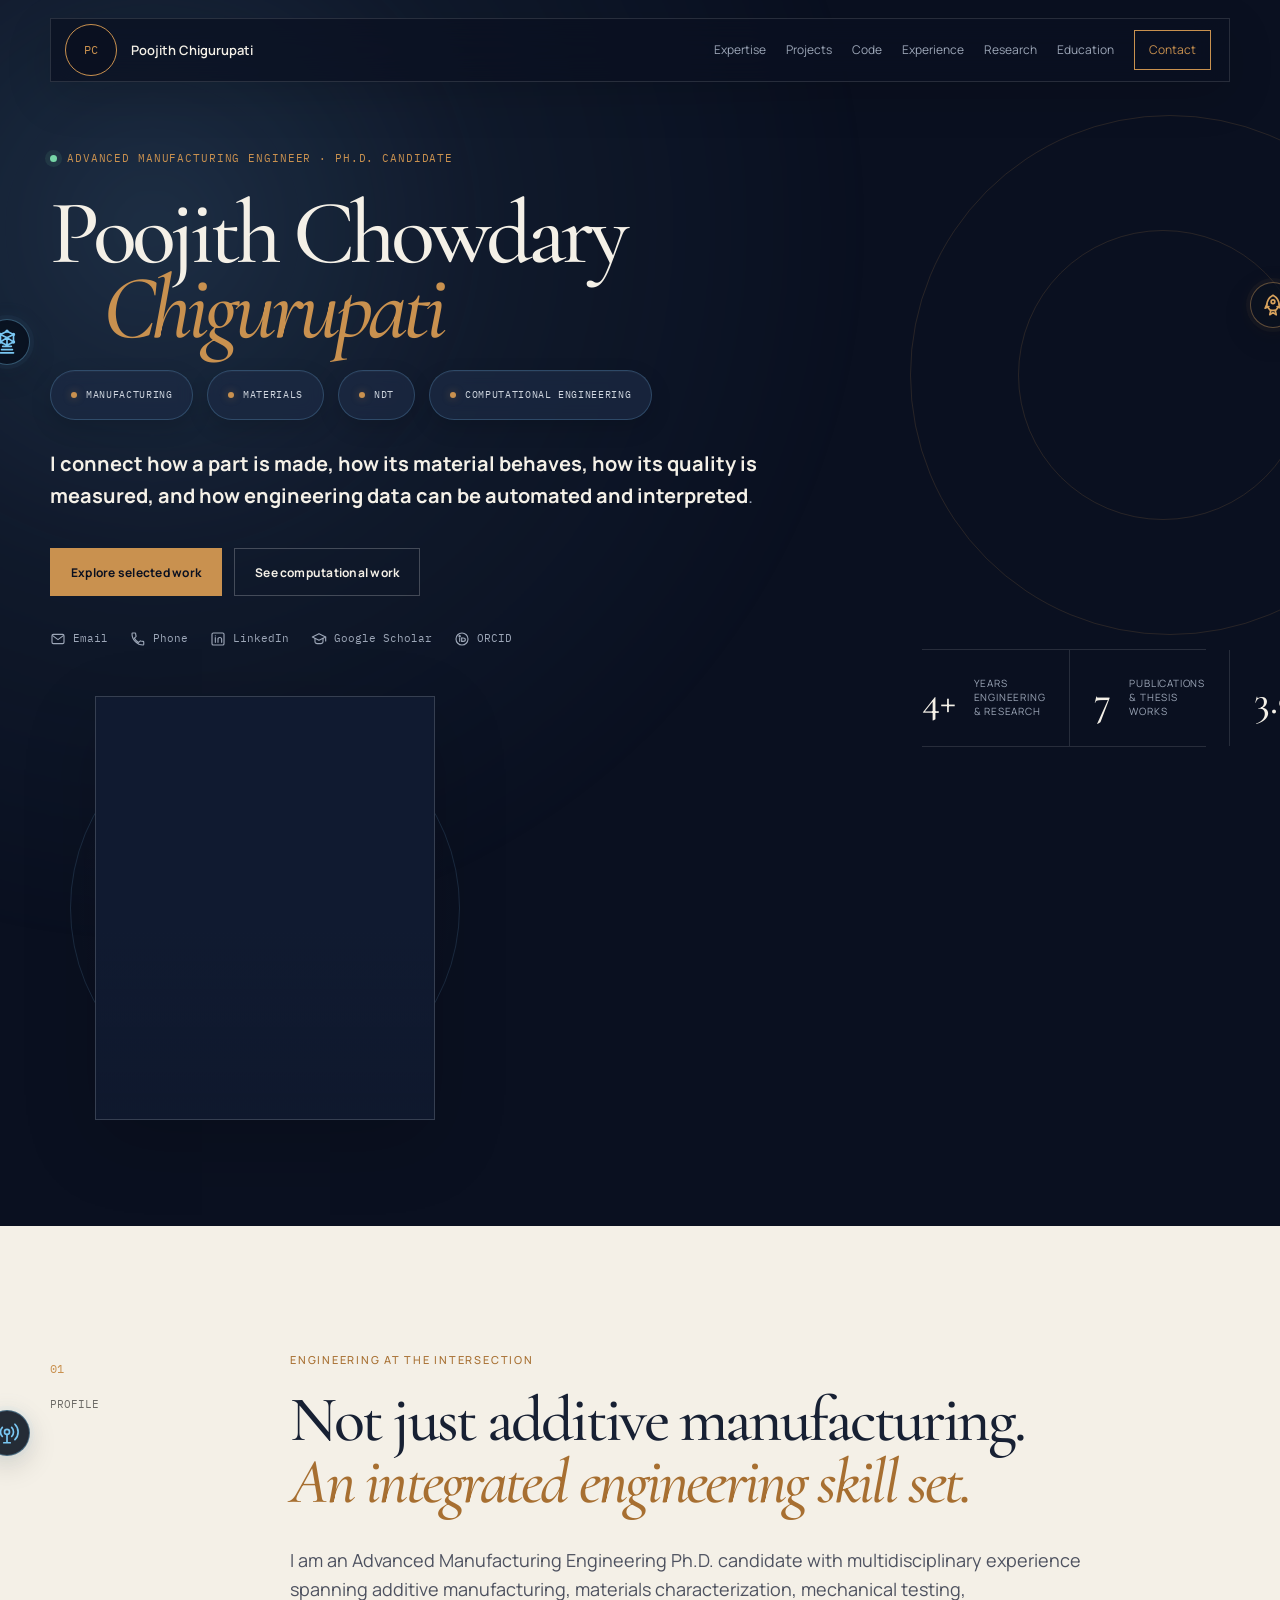
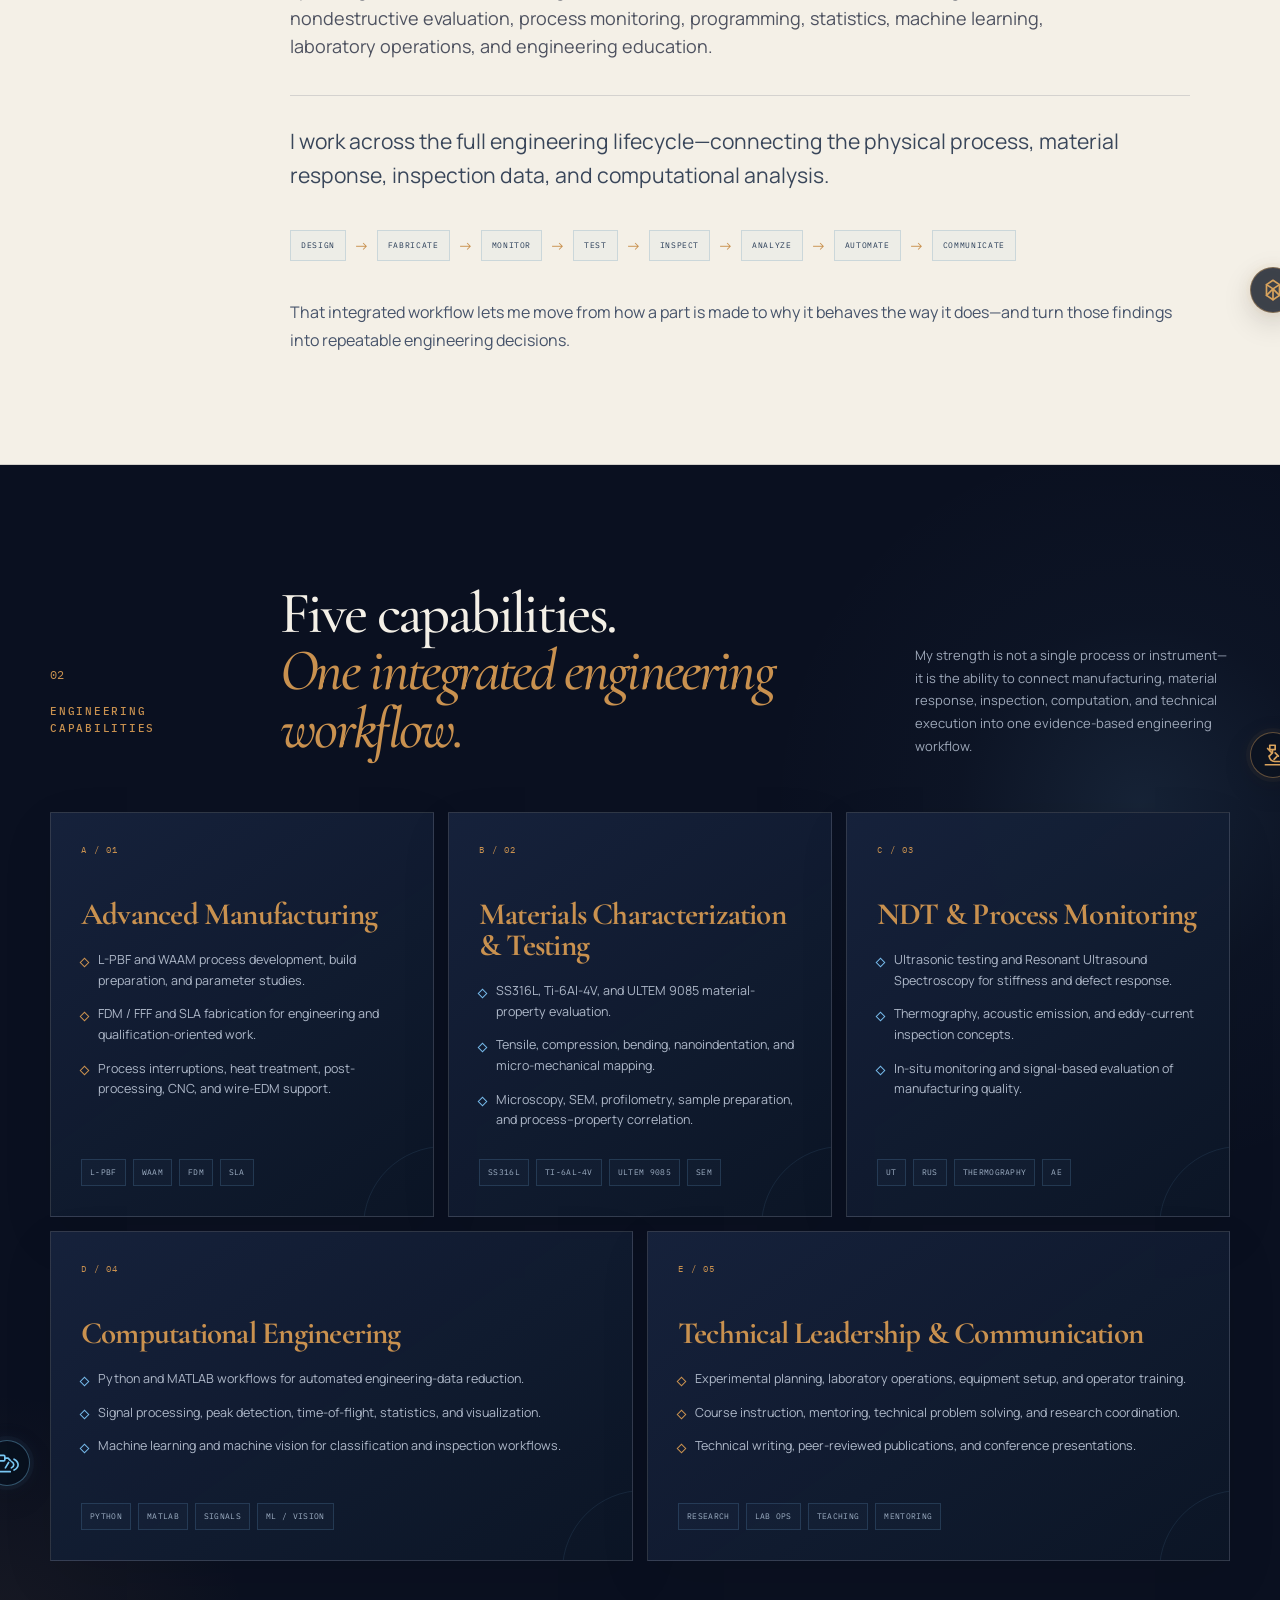
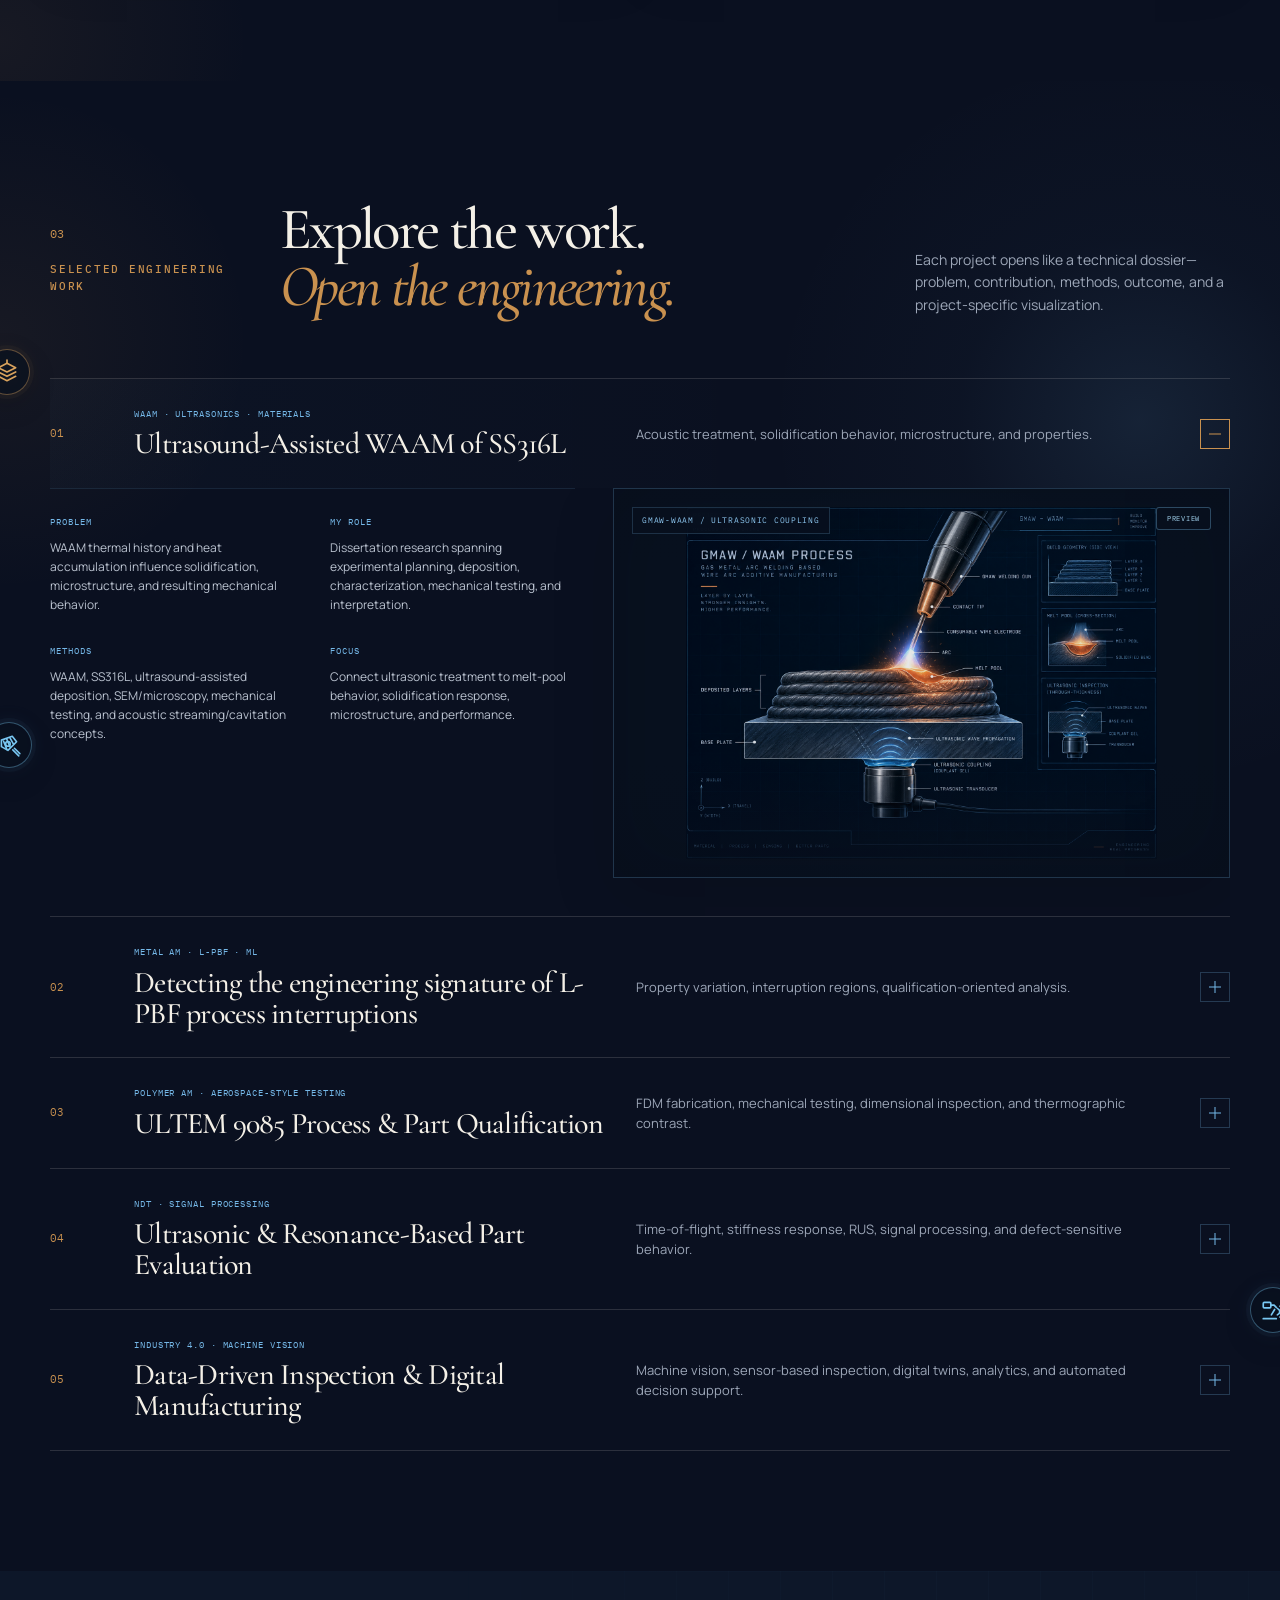
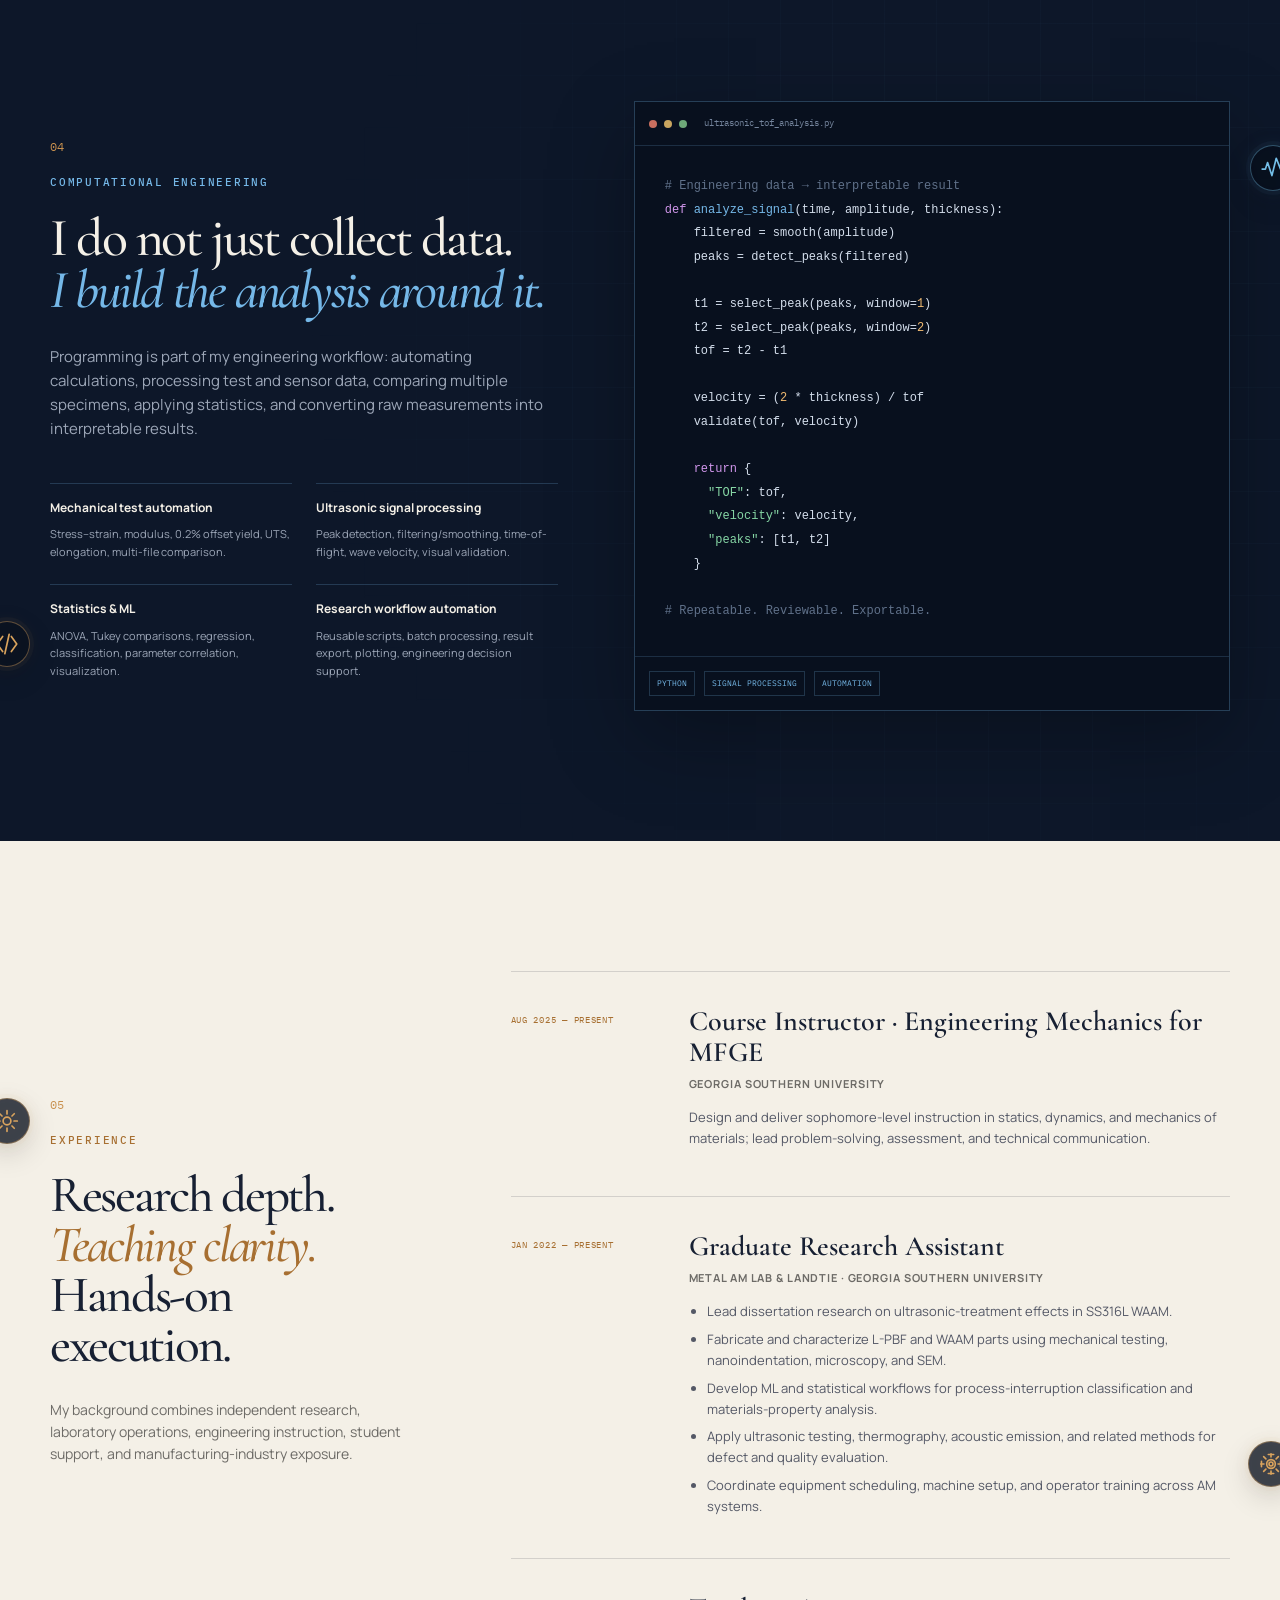
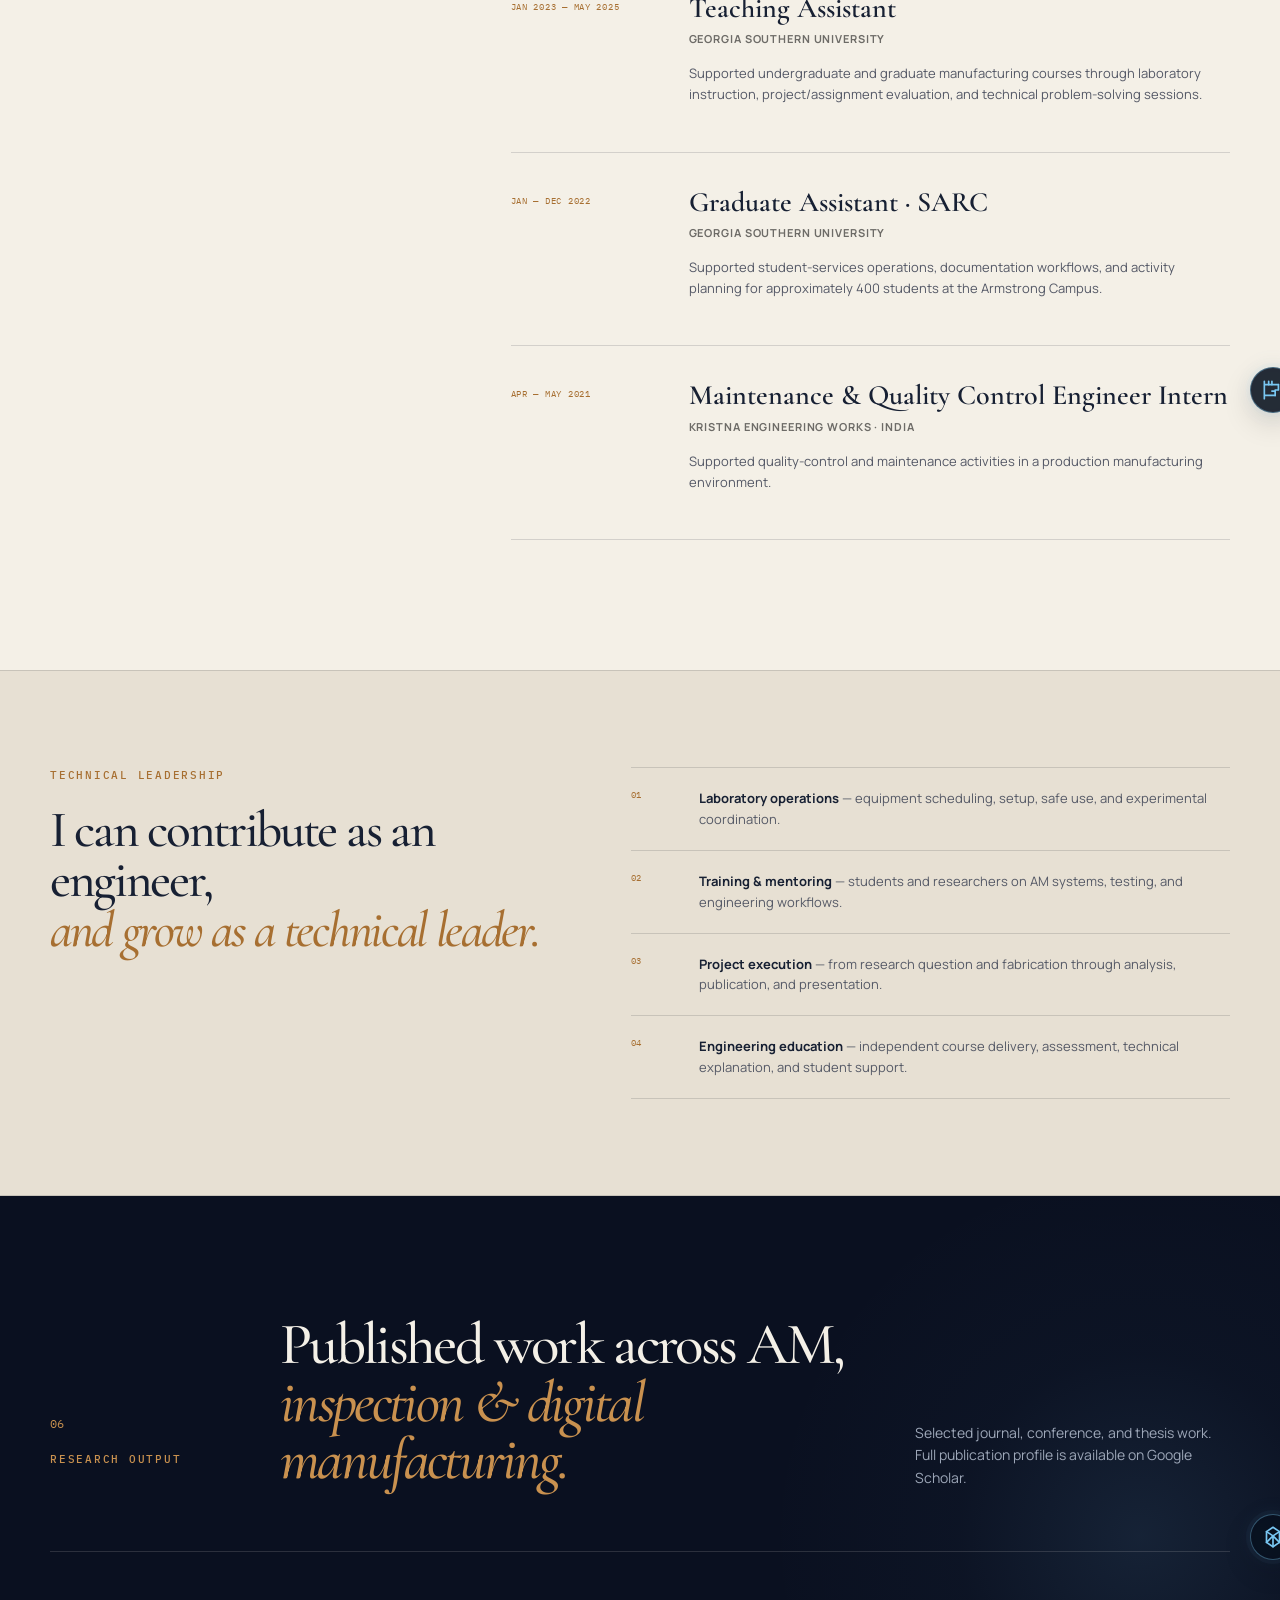
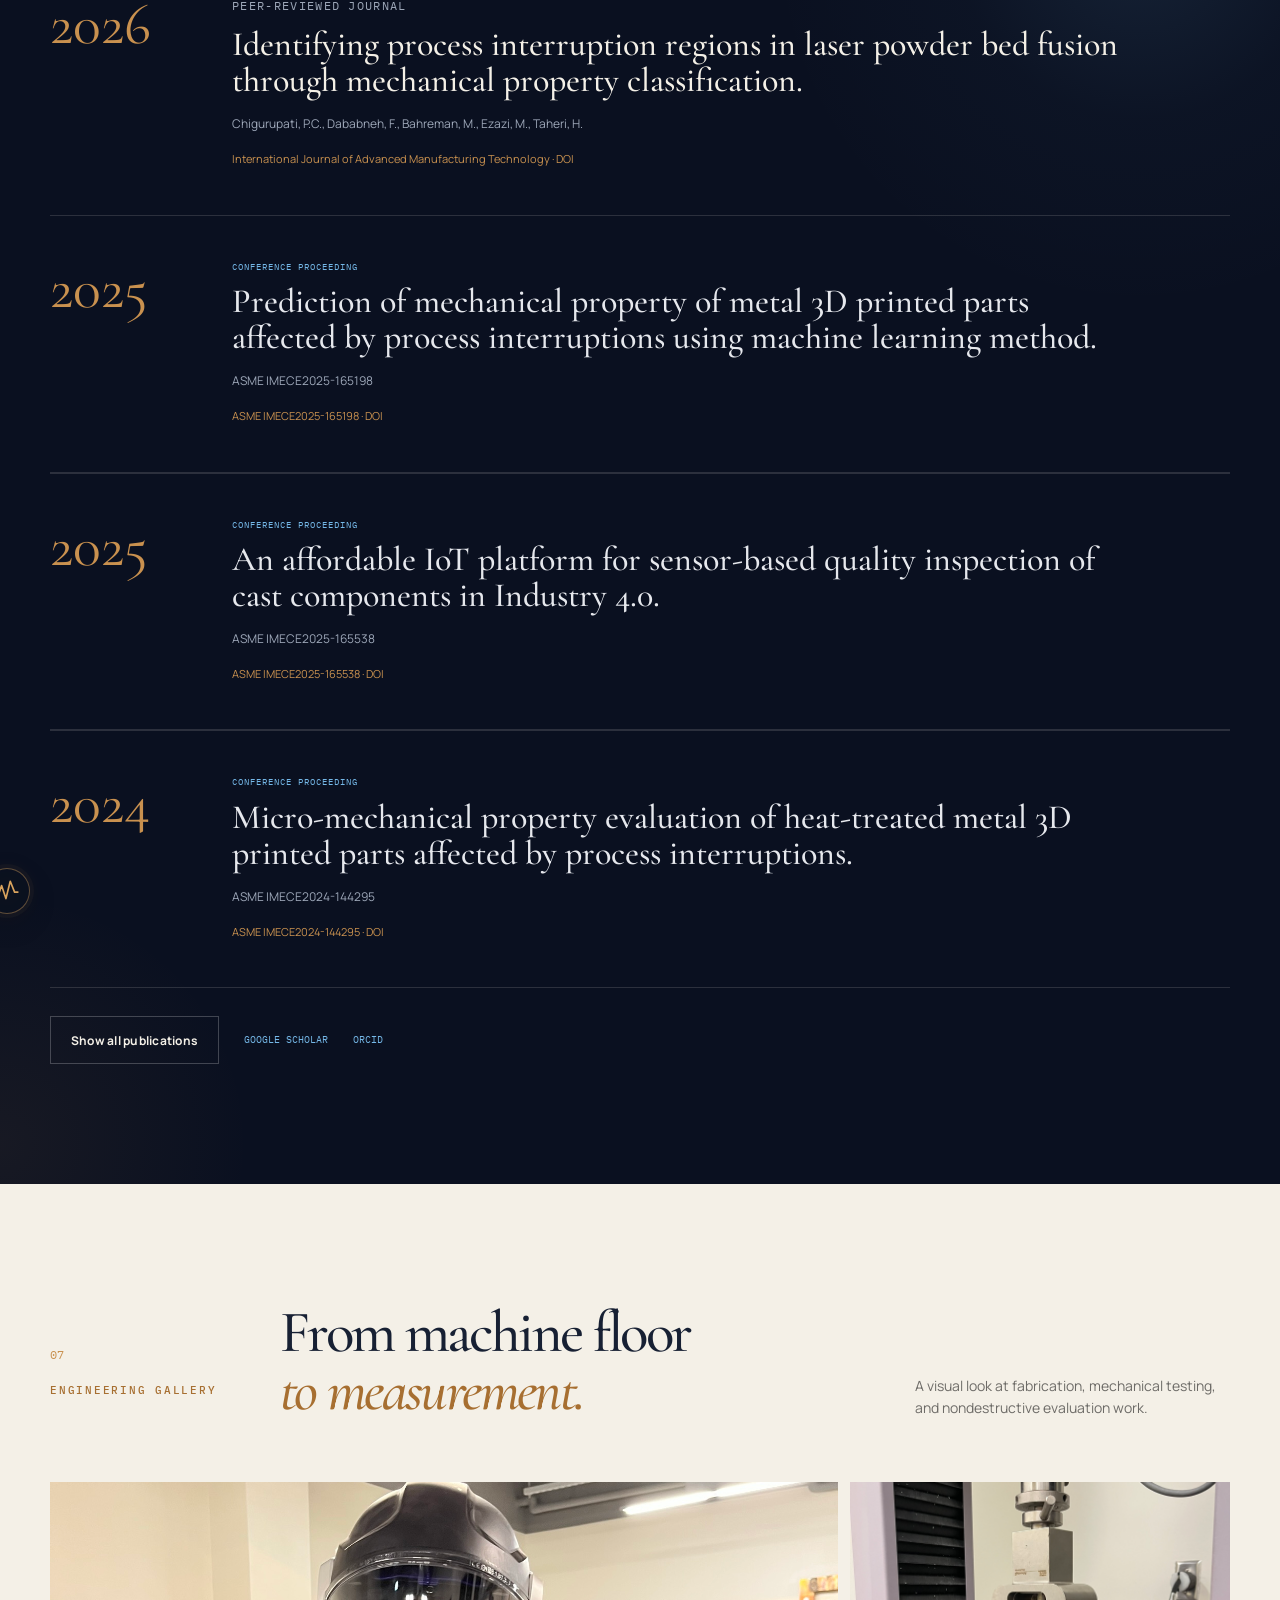
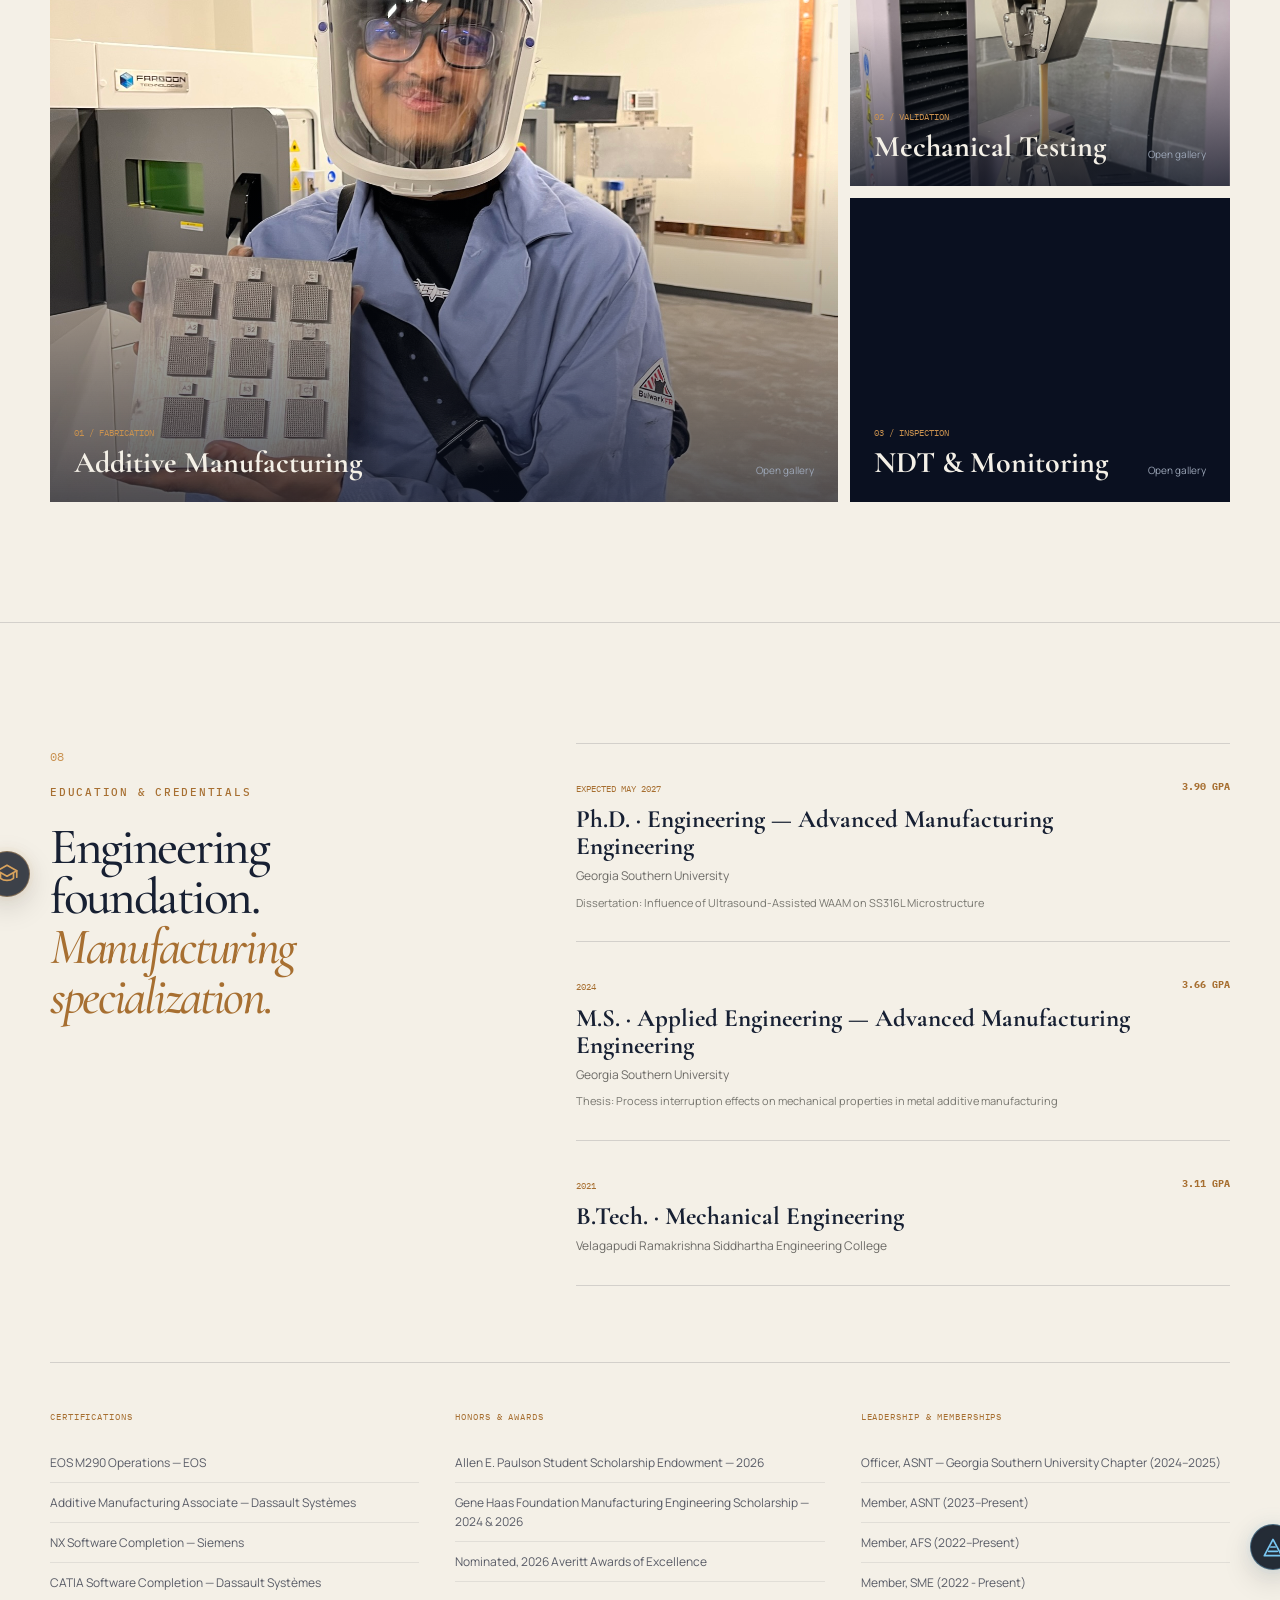
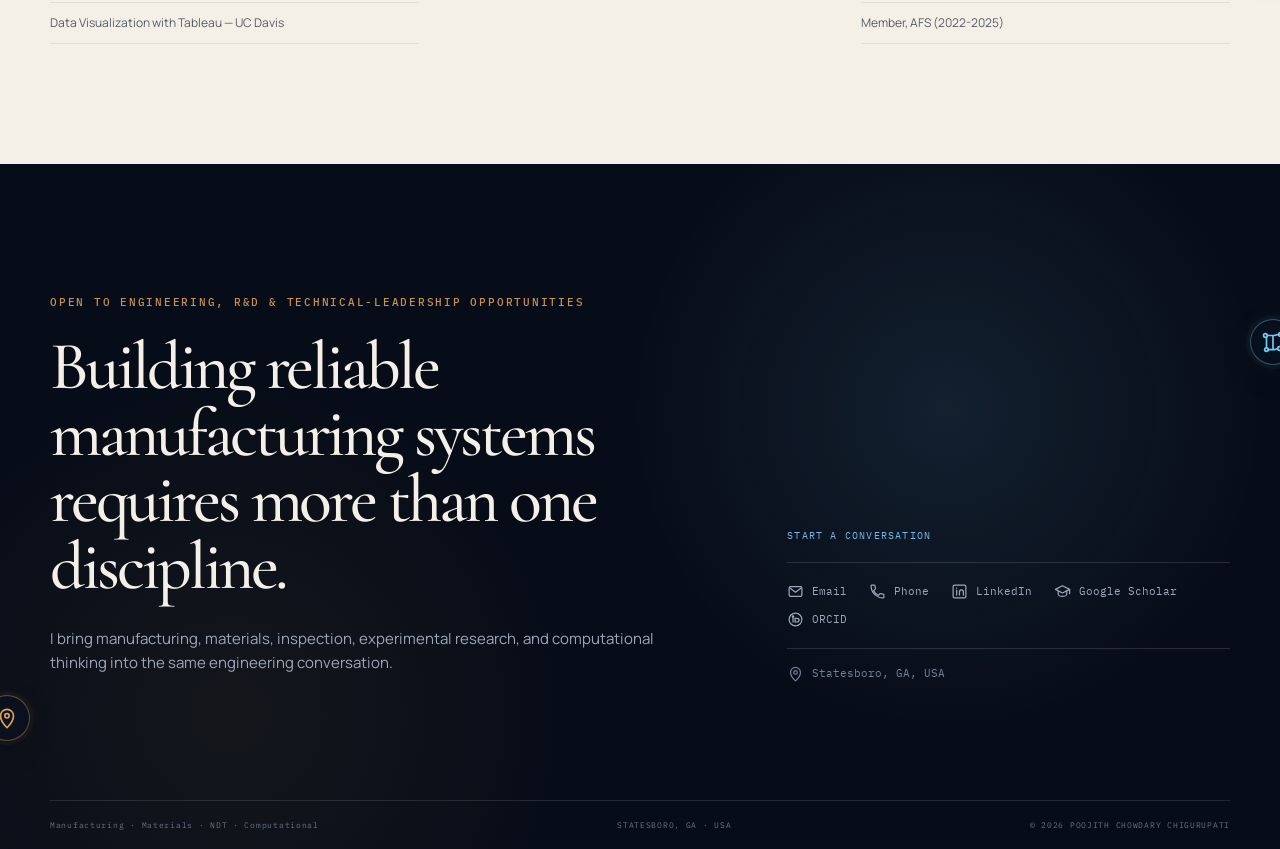
==== commit 03a1d24f: "orchid" ====
--- a/index.html
+++ b/index.html
@@ -63,8 +63,7 @@
 <a class="meta-item" href="tel:+14793263481"><svg class="inline-link-icon" fill="none" stroke="currentColor" stroke-width="1.7" viewbox="0 0 24 24"><path d="M6.6 10.8c1.4 2.7 3.7 5 6.4 6.4l2.1-2.1c.3-.3.7-.4 1-.2 1.1.4 2.3.6 3.5.6.6 0 1 .4 1 1V20c0 .6-.4 1-1 1C10.7 21 3 13.3 3 4c0-.6.4-1 1-1h3.5c.6 0 1 .4 1 1 0 1.2.2 2.4.6 3.5.1.3 0 .7-.2 1z"></path></svg>Phone</a>
 <a href="https://www.linkedin.com/in/poojith-chowdary-chigurupati-46b5041a4" rel="noopener" target="_blank"><svg aria-hidden="true" class="inline-link-icon" viewbox="0 0 24 24"><rect height="18" rx="2" width="18" x="3" y="3"></rect><path d="M8 10v7M8 7.2v.1M12 17v-4.2c0-1.8 1.2-3 2.8-3s2.7 1.1 2.7 3V17M12 11v6"></path></svg><span>LinkedIn</span></a>
 <a href="https://scholar.google.com/citations?user=KPpHr_8AAAAJ&amp;hl=en" rel="noopener" target="_blank"><svg aria-hidden="true" class="inline-link-icon" viewbox="0 0 24 24"><path d="M2 9l10-5 10 5-10 5z"></path><path d="M6 11v5c0 1.4 2.7 3 6 3s6-1.6 6-3v-5M22 9v6"></path></svg><span>Google Scholar</span></a>
-</div><a href="https://orcid.org/0009-0003-6848-0805"rel="noopener"target="_blank"><svg aria-hidden="true"class="inline-link-icon"viewBox="0 0 24 24"><circle cx="12" cy="12" r="9"></circle><circle cx="8.5" cy="8" r="1"></circle><path d="M8.5 10.5v5"></path><path d="M11.5 10.5v5"></path><path d="M11.5 10.5h2.2c2 0 3.3 1.1 3.3 2.5s-1.3 2.5-3.3 2.5h-2.2"></path></svg><span>ORCID</span></a>
-
+<a href="https://orcid.org/0009-0003-6848-0805"rel="noopener"target="_blank"><svg aria-hidden="true"class="inline-link-icon"viewBox="0 0 24 24"><circle cx="12" cy="12" r="9"></circle><circle cx="8.5" cy="8" r="1"></circle><path d="M8.5 10.5v5"></path><path d="M11.5 10.5v5"></path><path d="M11.5 10.5h2.2c2 0 3.3 1.1 3.3 2.5s-1.3 2.5-3.3 2.5h-2.2"></path></svg><span>ORCID</span></a>
 </div>
 <div class="hero-visual hero-tech-cluster reveal" data-delay="120">
 <div aria-hidden="true" class="hero-orbit-line orbit-line-a"></div>
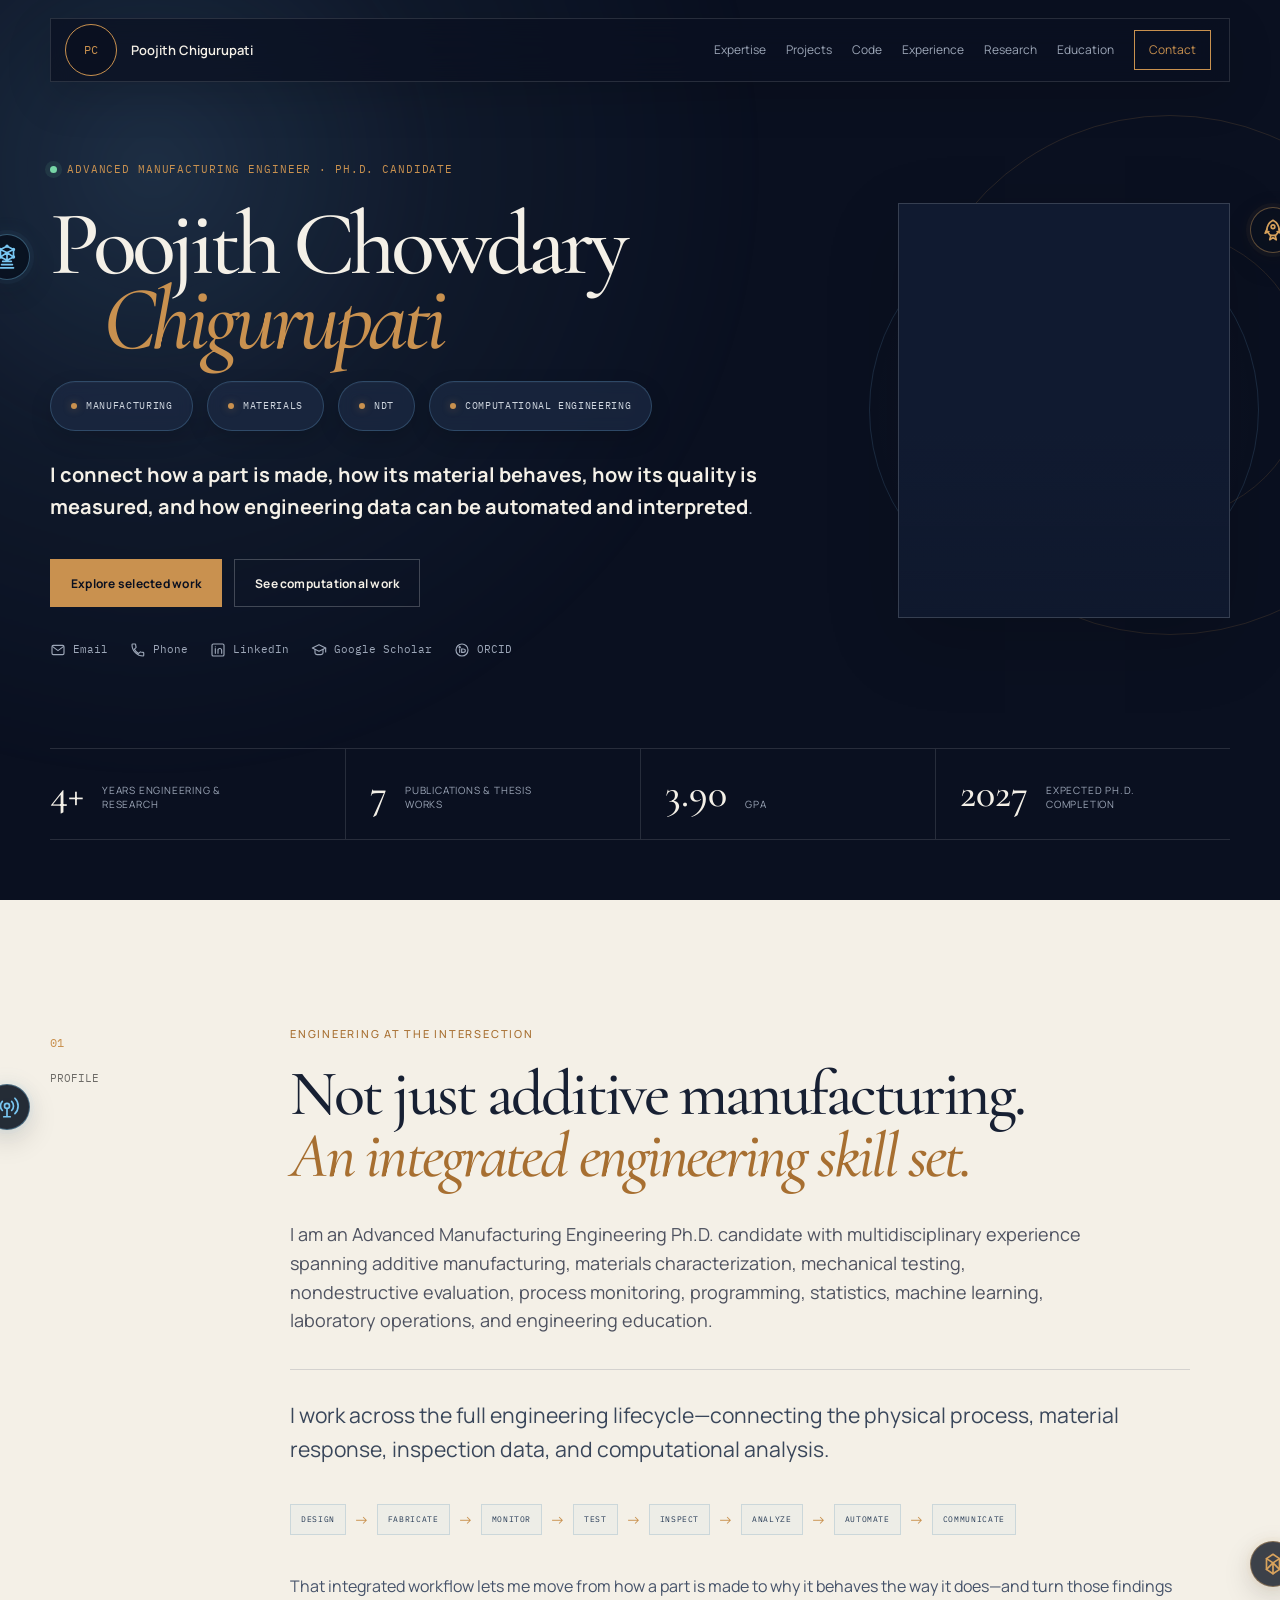
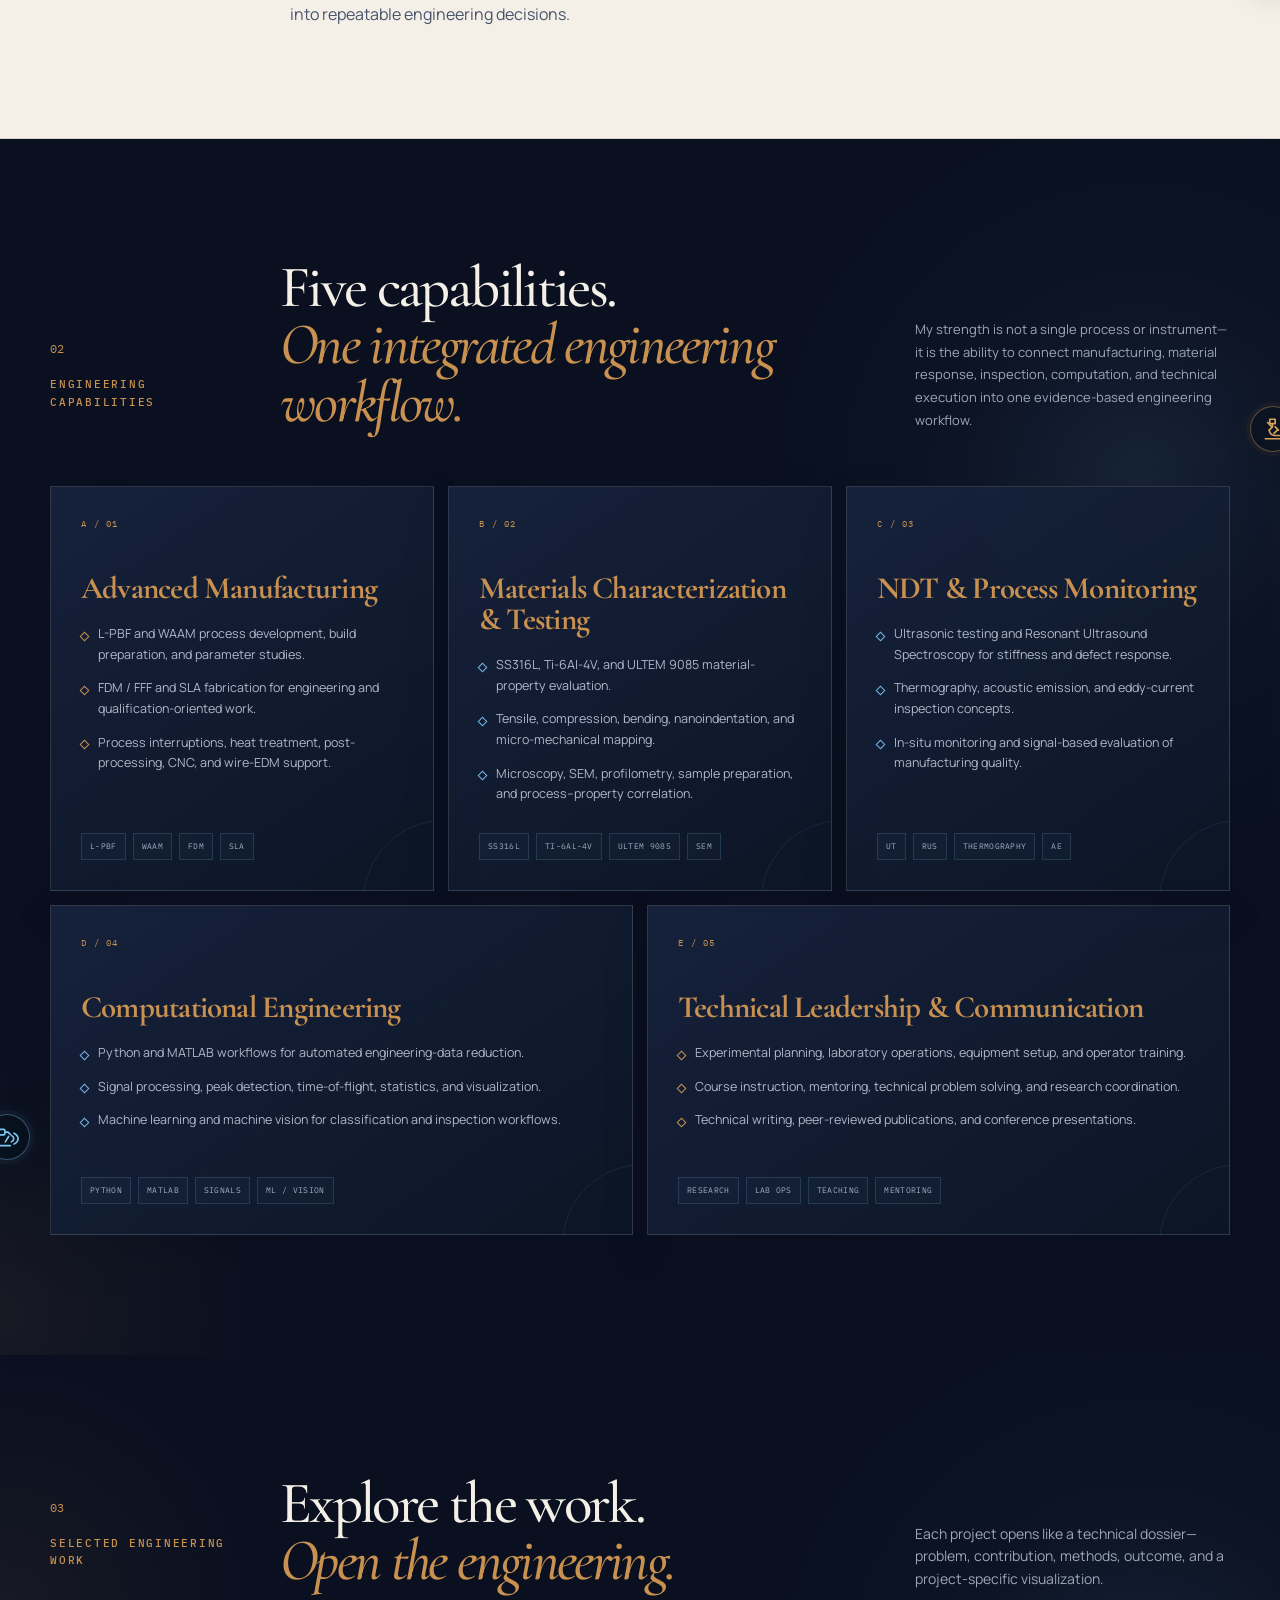
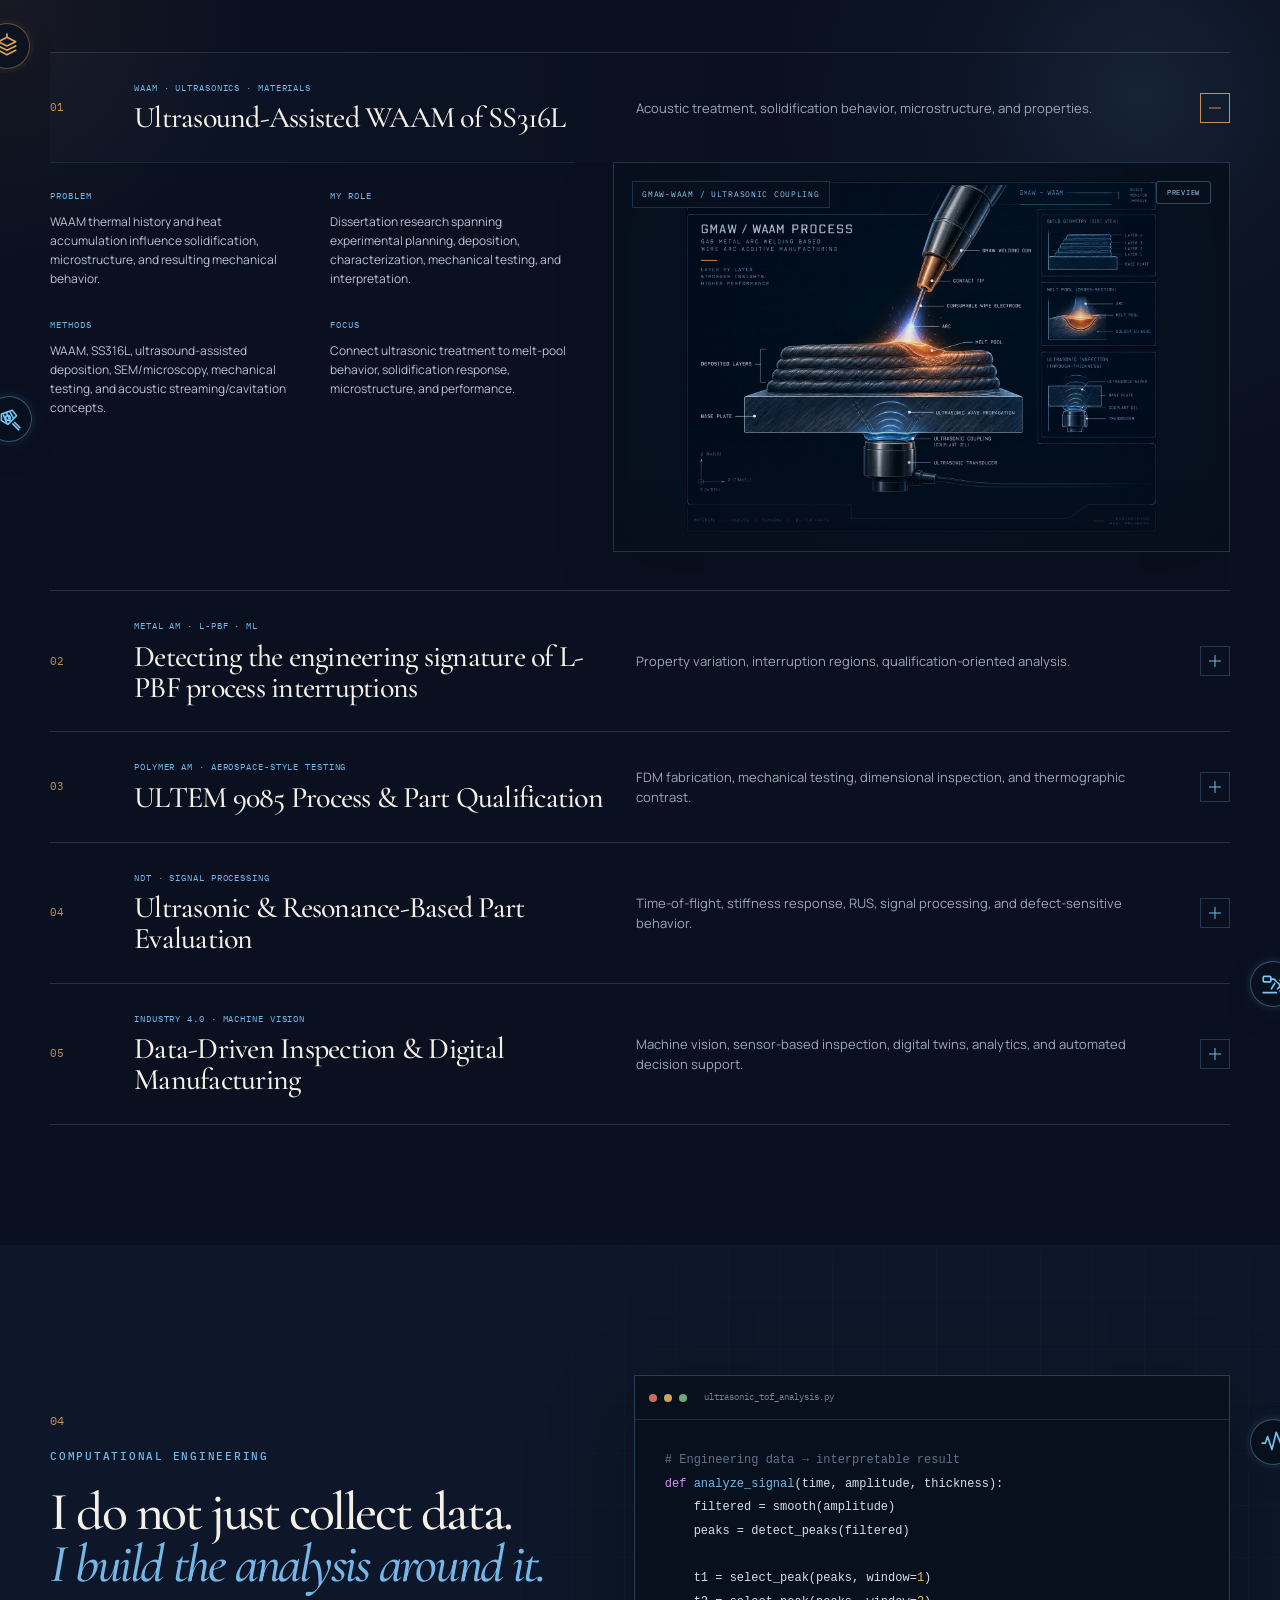
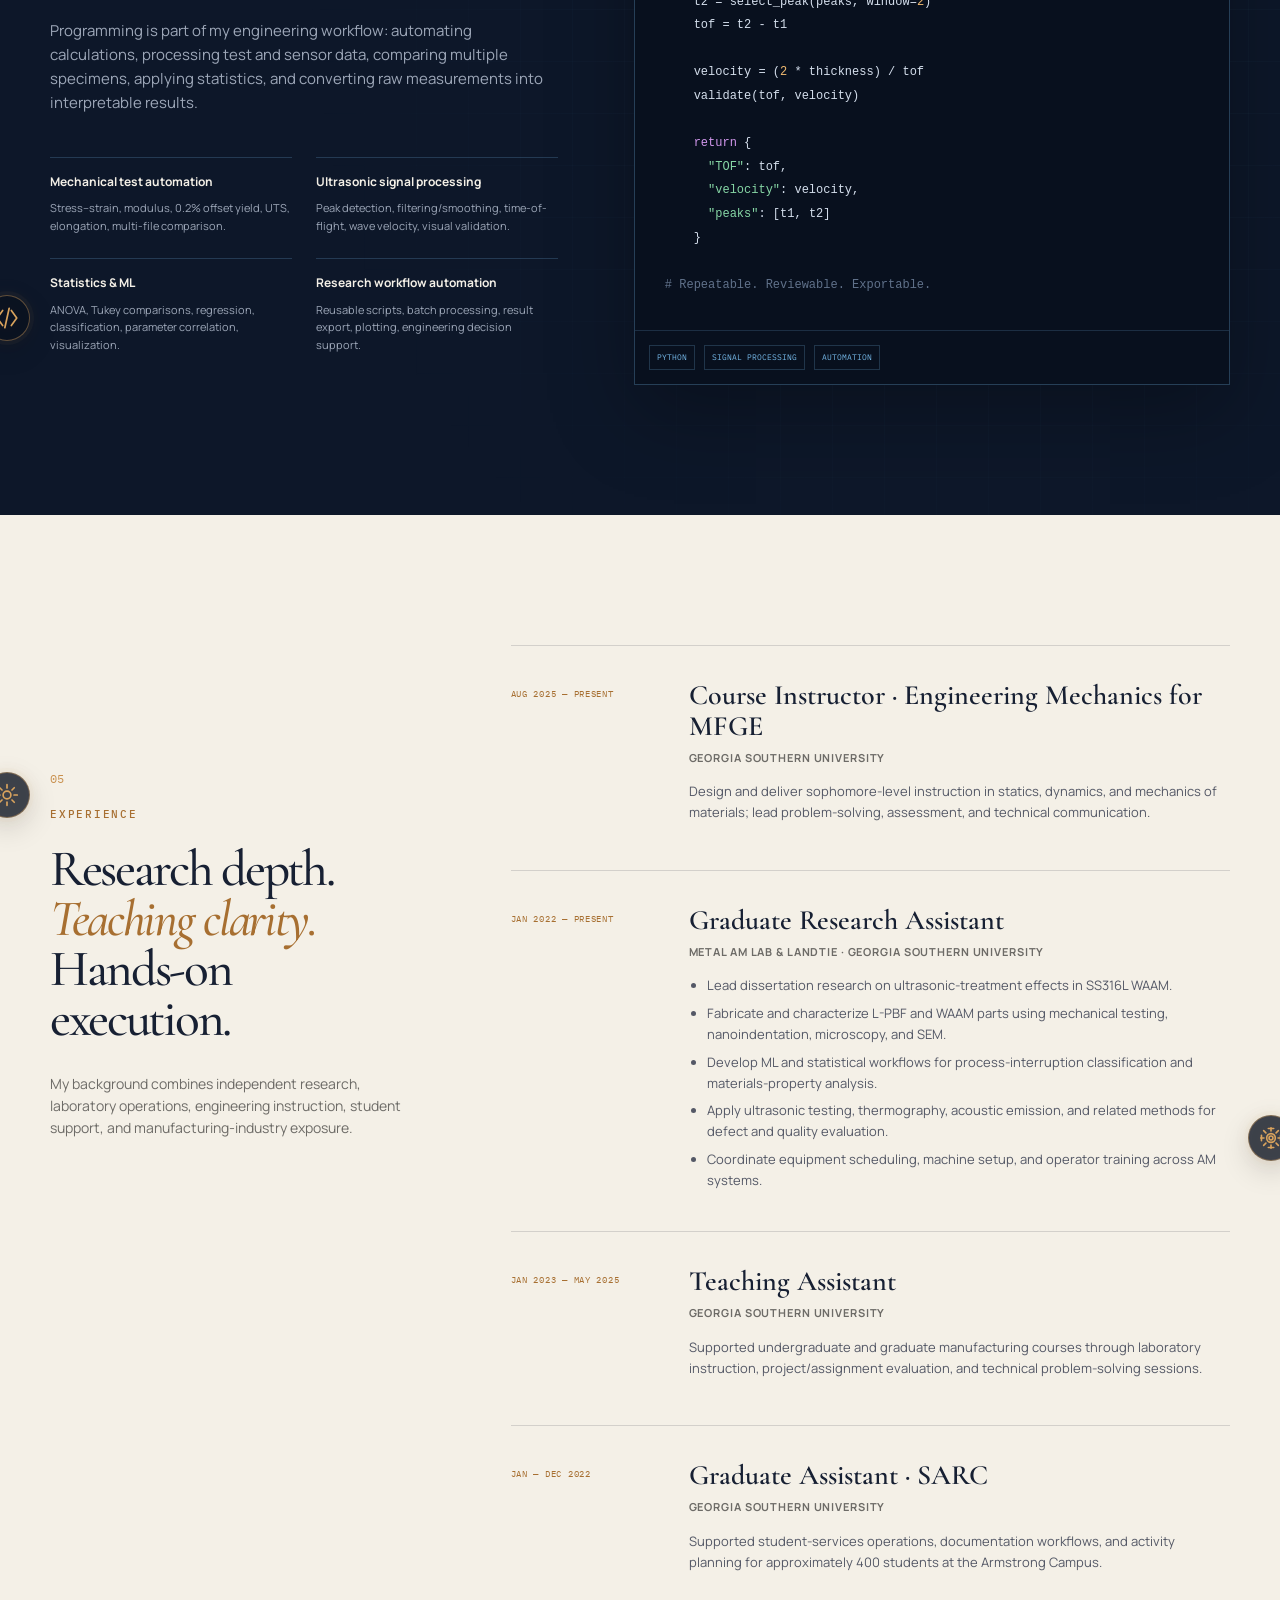
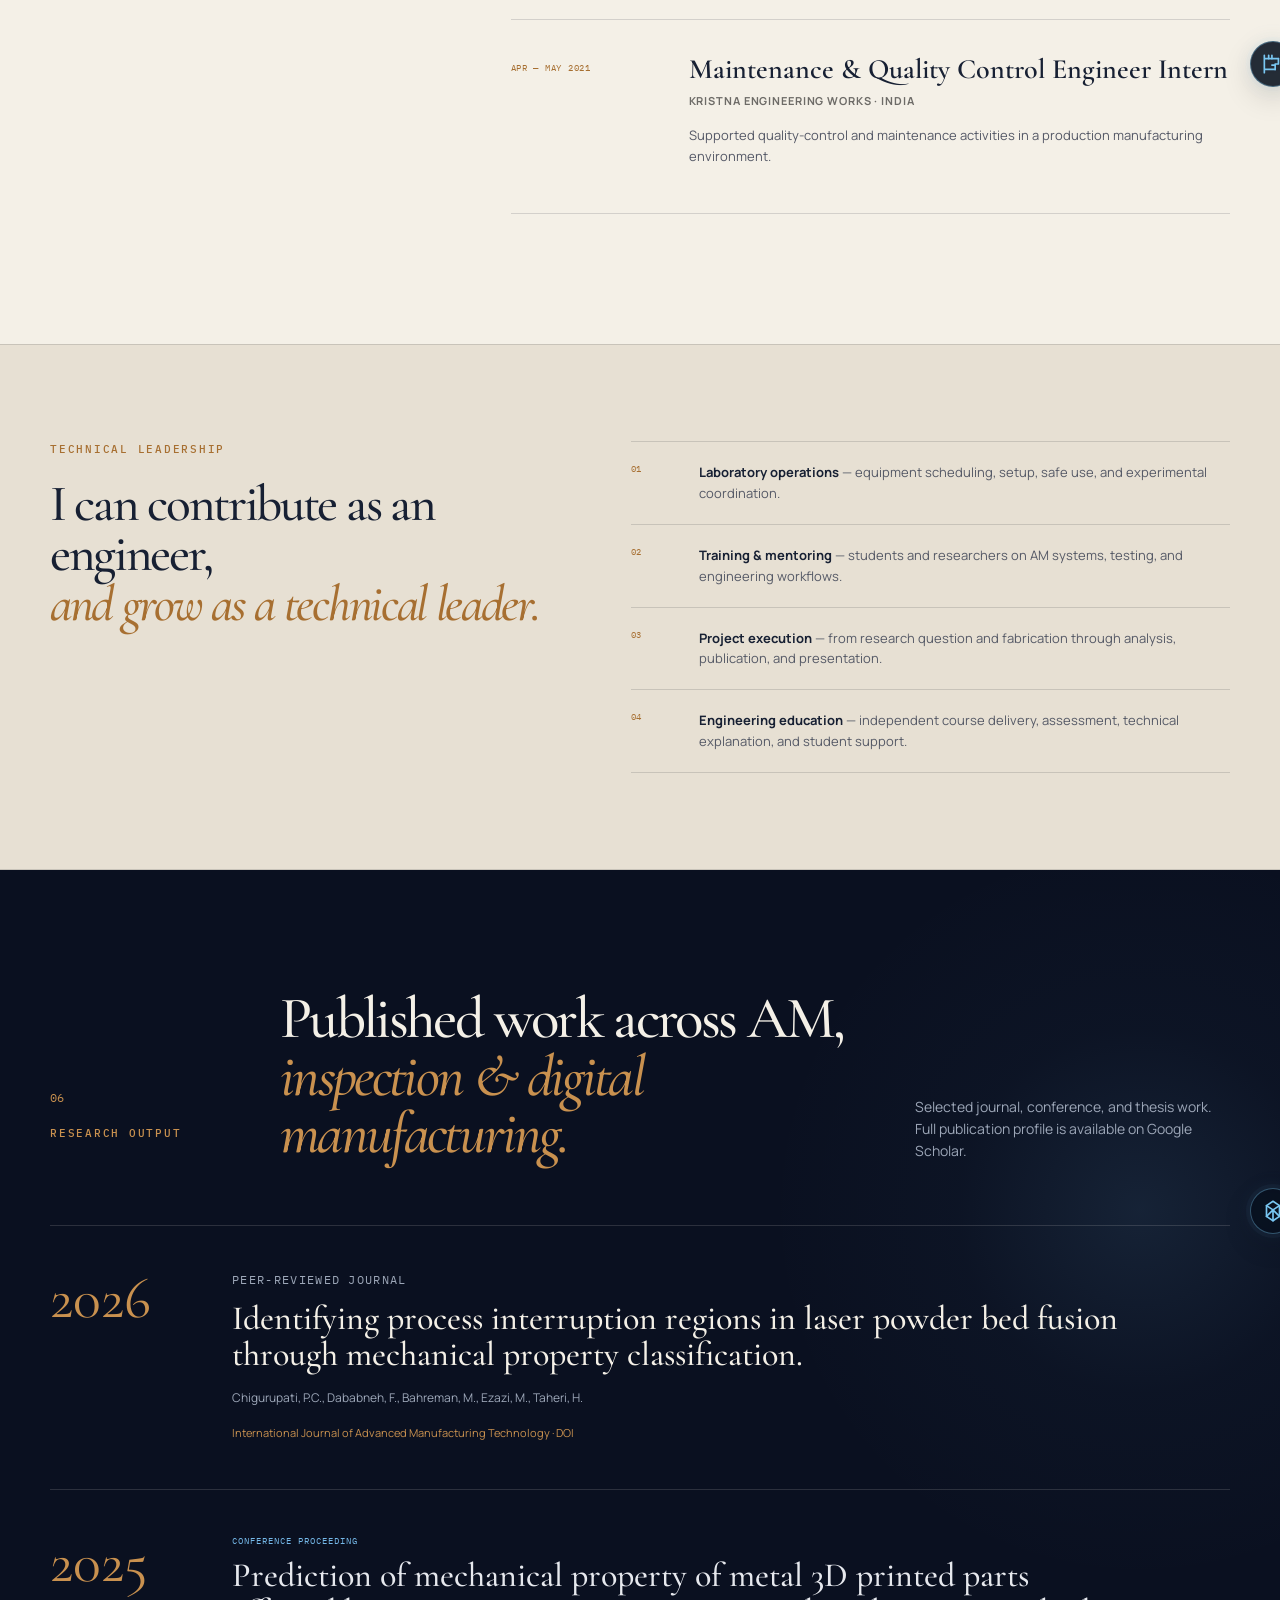
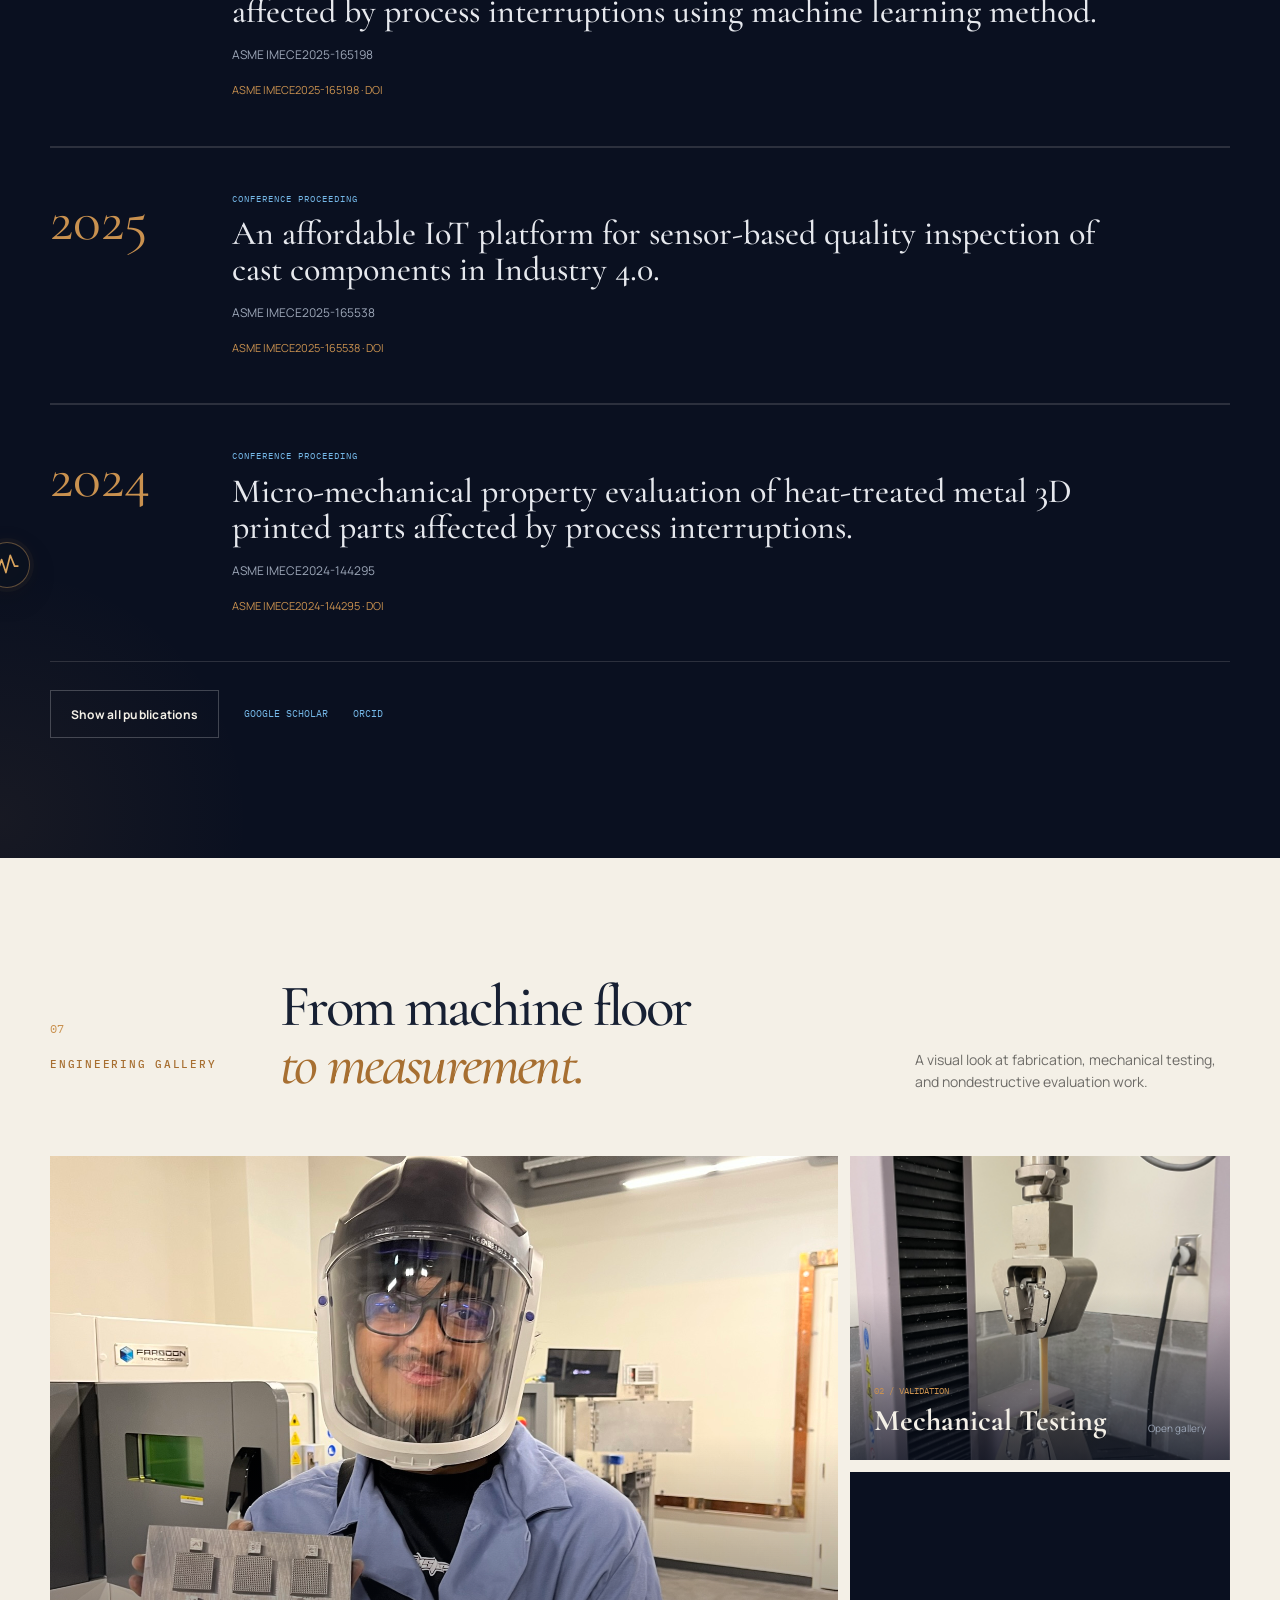
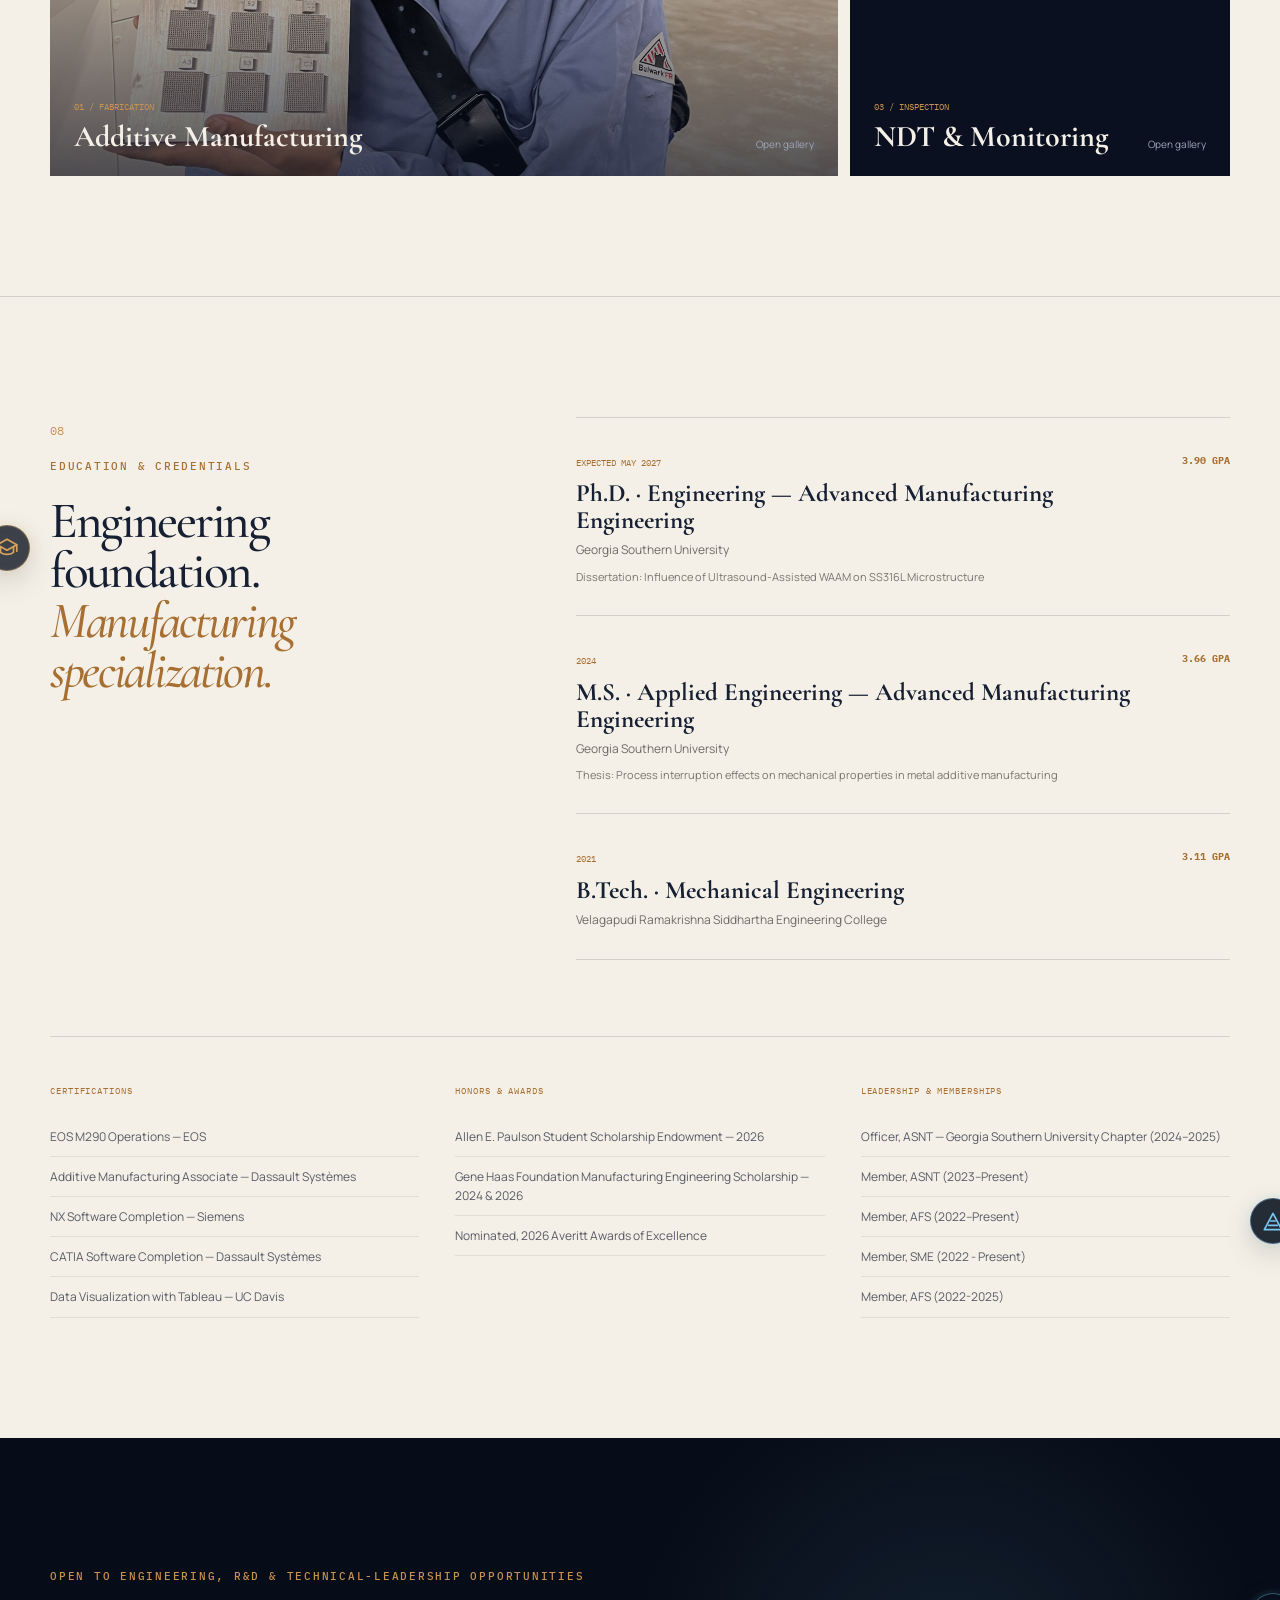
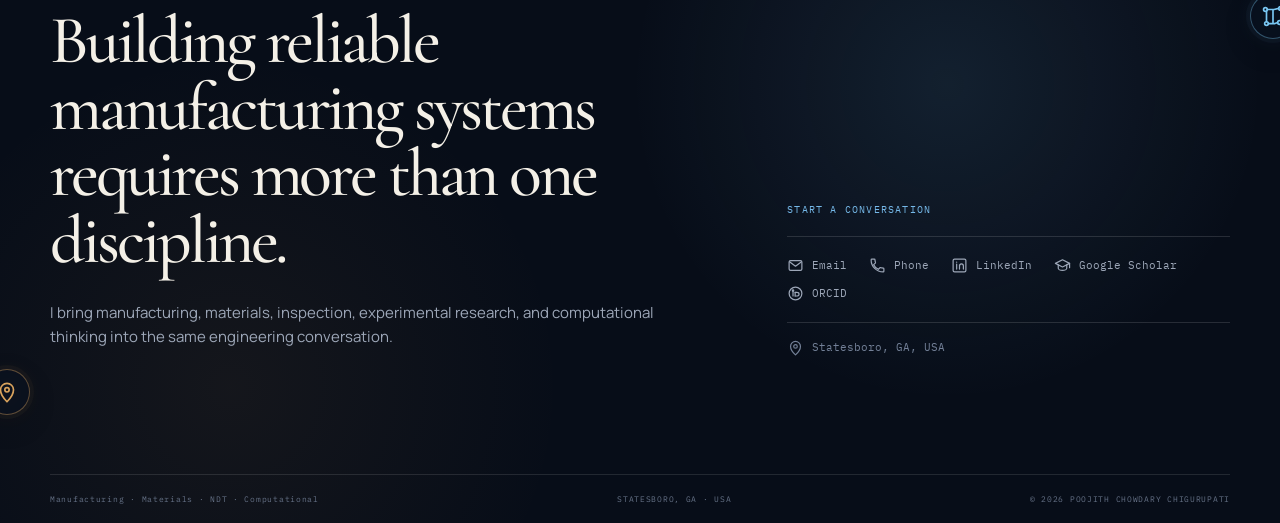
==== commit fa567a63: "Img & Orchid" ====
--- a/index.html
+++ b/index.html
@@ -65,6 +65,8 @@
 <a href="https://scholar.google.com/citations?user=KPpHr_8AAAAJ&amp;hl=en" rel="noopener" target="_blank"><svg aria-hidden="true" class="inline-link-icon" viewbox="0 0 24 24"><path d="M2 9l10-5 10 5-10 5z"></path><path d="M6 11v5c0 1.4 2.7 3 6 3s6-1.6 6-3v-5M22 9v6"></path></svg><span>Google Scholar</span></a>
 <a href="https://orcid.org/0009-0003-6848-0805"rel="noopener"target="_blank"><svg aria-hidden="true"class="inline-link-icon"viewBox="0 0 24 24"><circle cx="12" cy="12" r="9"></circle><circle cx="8.5" cy="8" r="1"></circle><path d="M8.5 10.5v5"></path><path d="M11.5 10.5v5"></path><path d="M11.5 10.5h2.2c2 0 3.3 1.1 3.3 2.5s-1.3 2.5-3.3 2.5h-2.2"></path></svg><span>ORCID</span></a>
 </div>
+
+</div>
 <div class="hero-visual hero-tech-cluster reveal" data-delay="120">
 <div aria-hidden="true" class="hero-orbit-line orbit-line-a"></div>
 <div aria-hidden="true" class="hero-orbit-line orbit-line-b"></div>
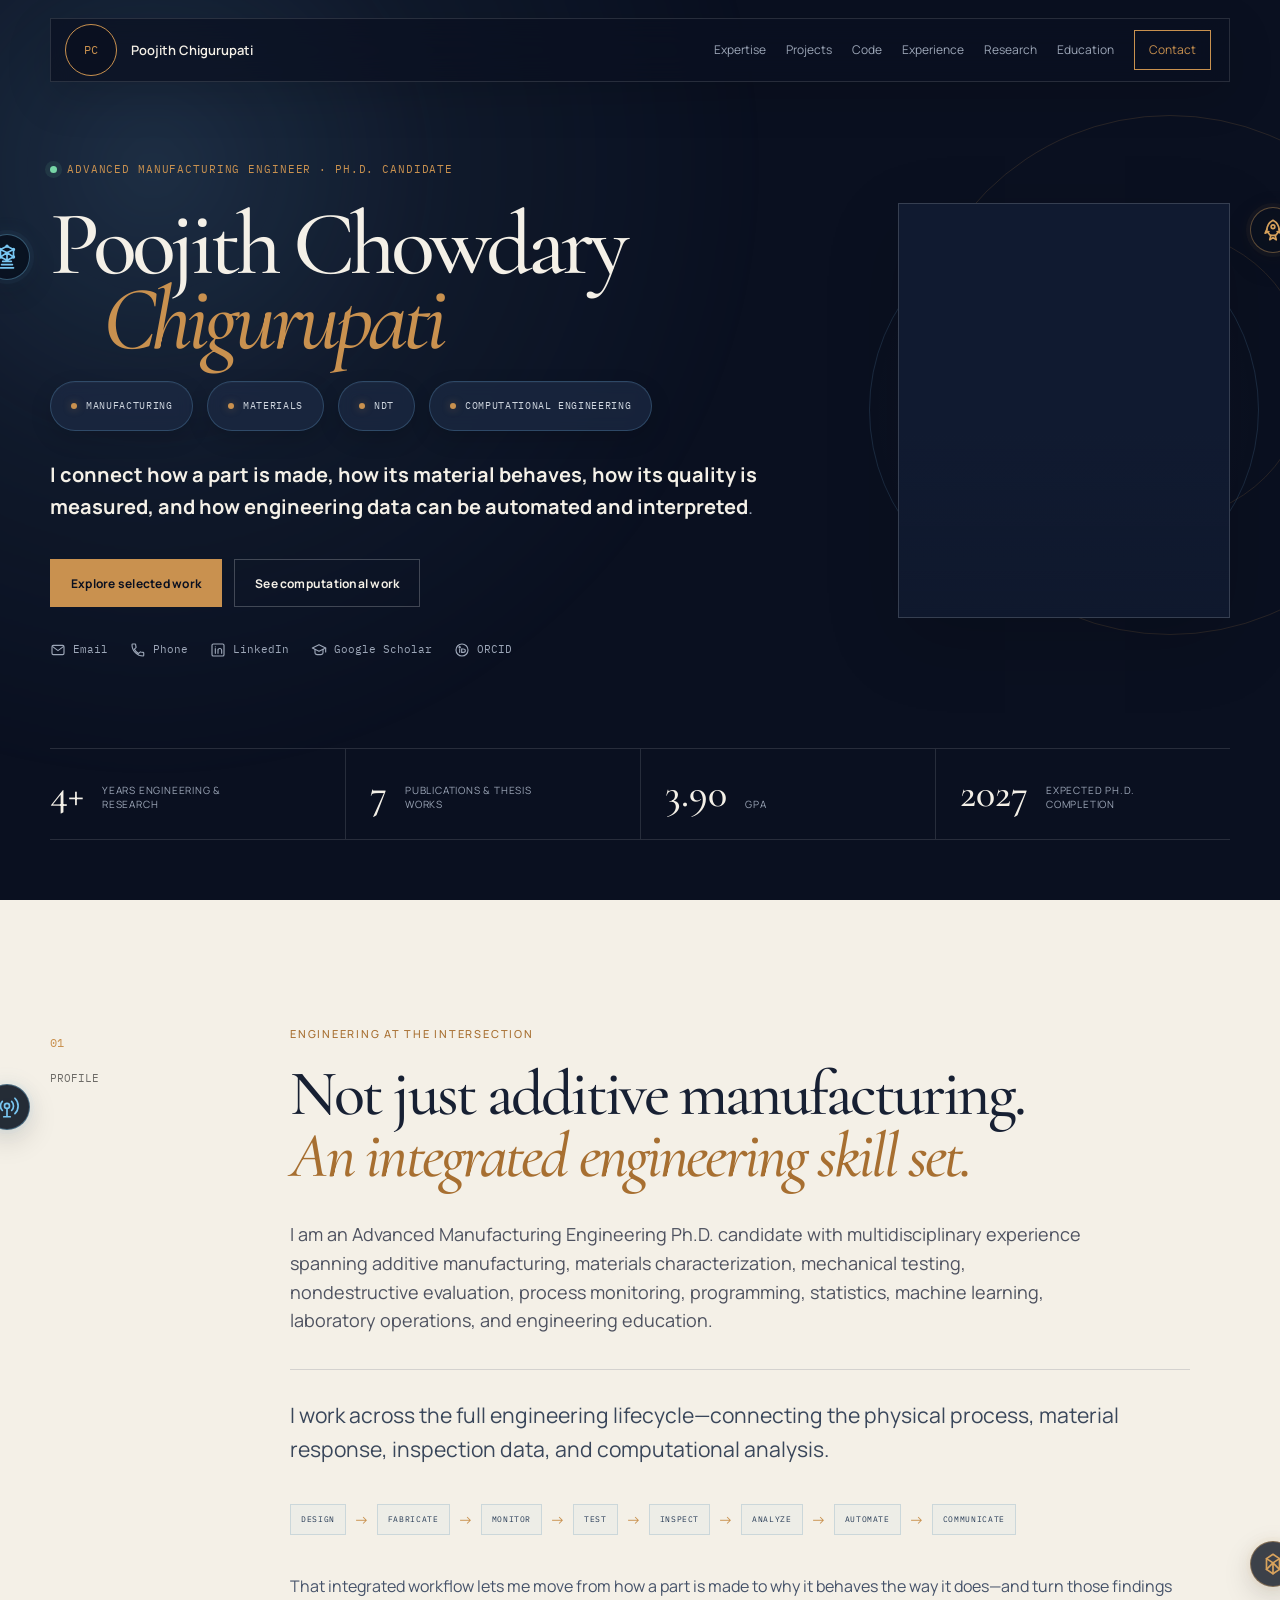
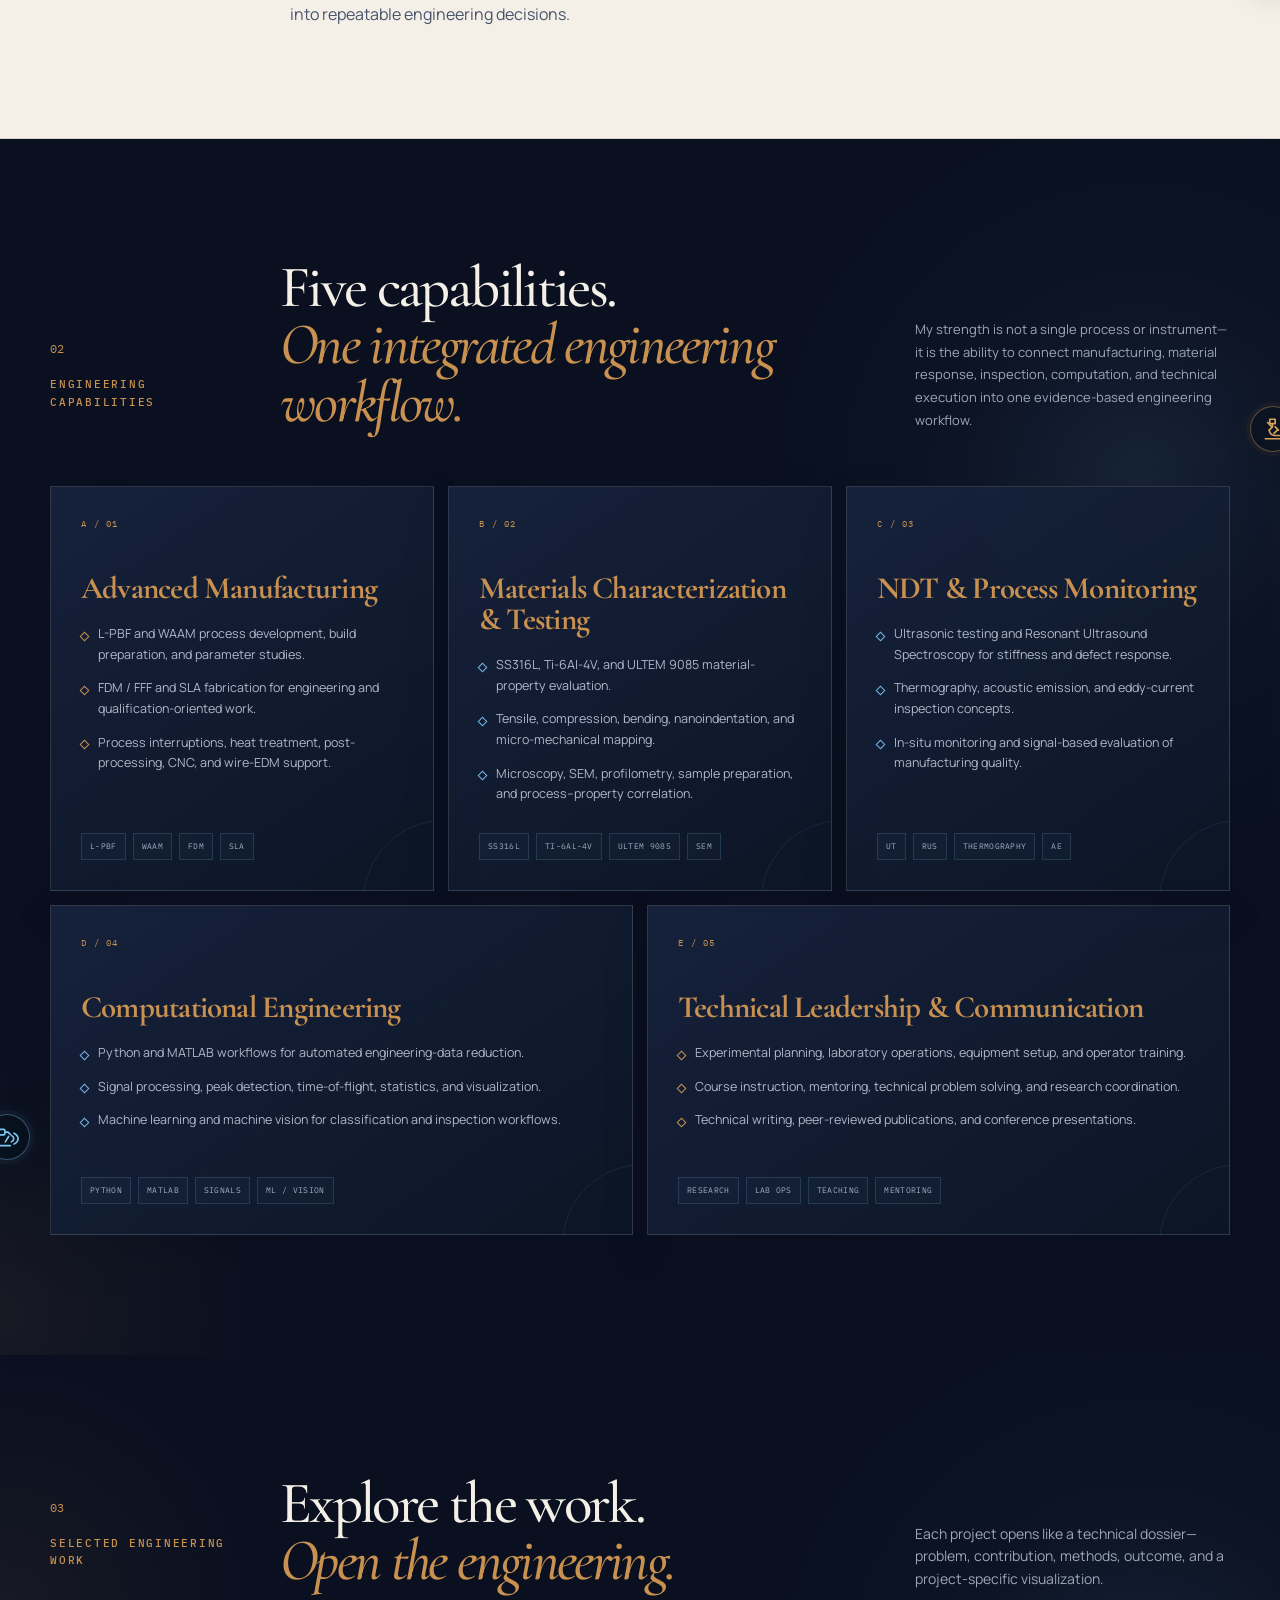
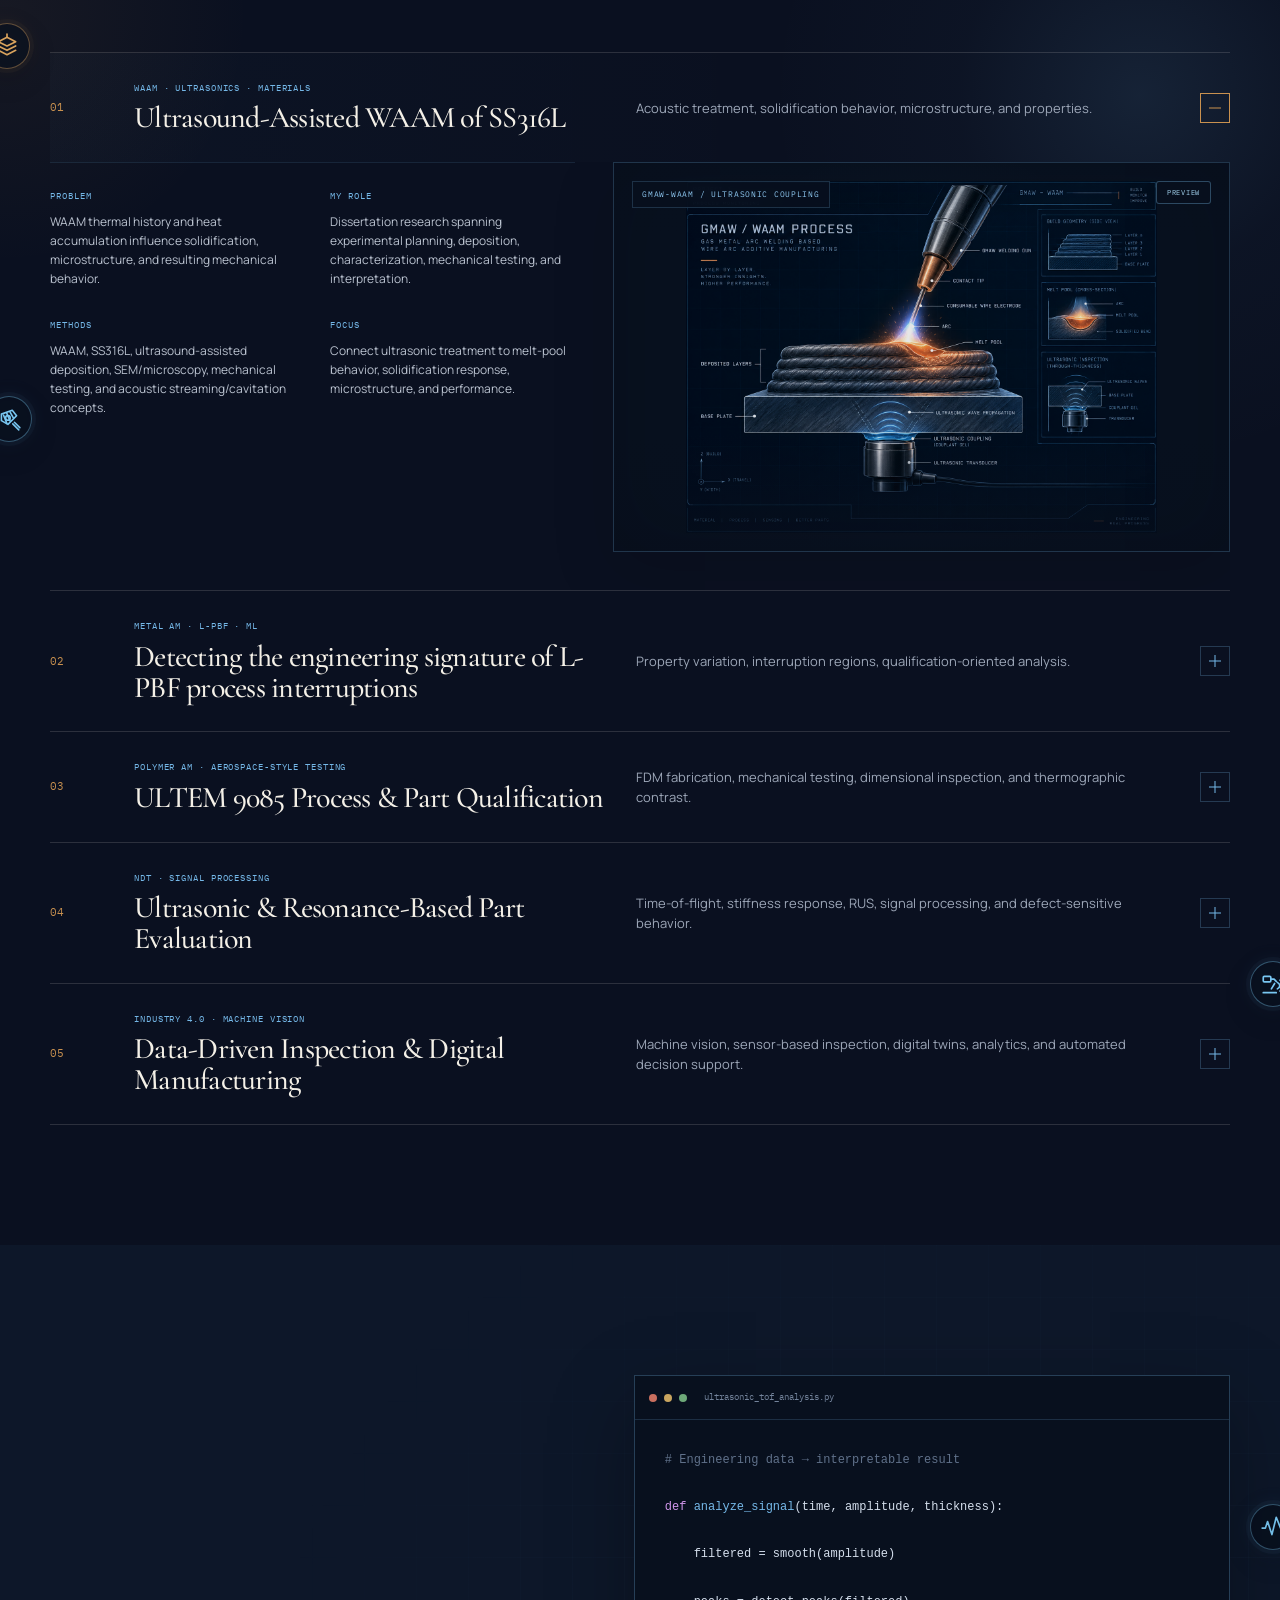
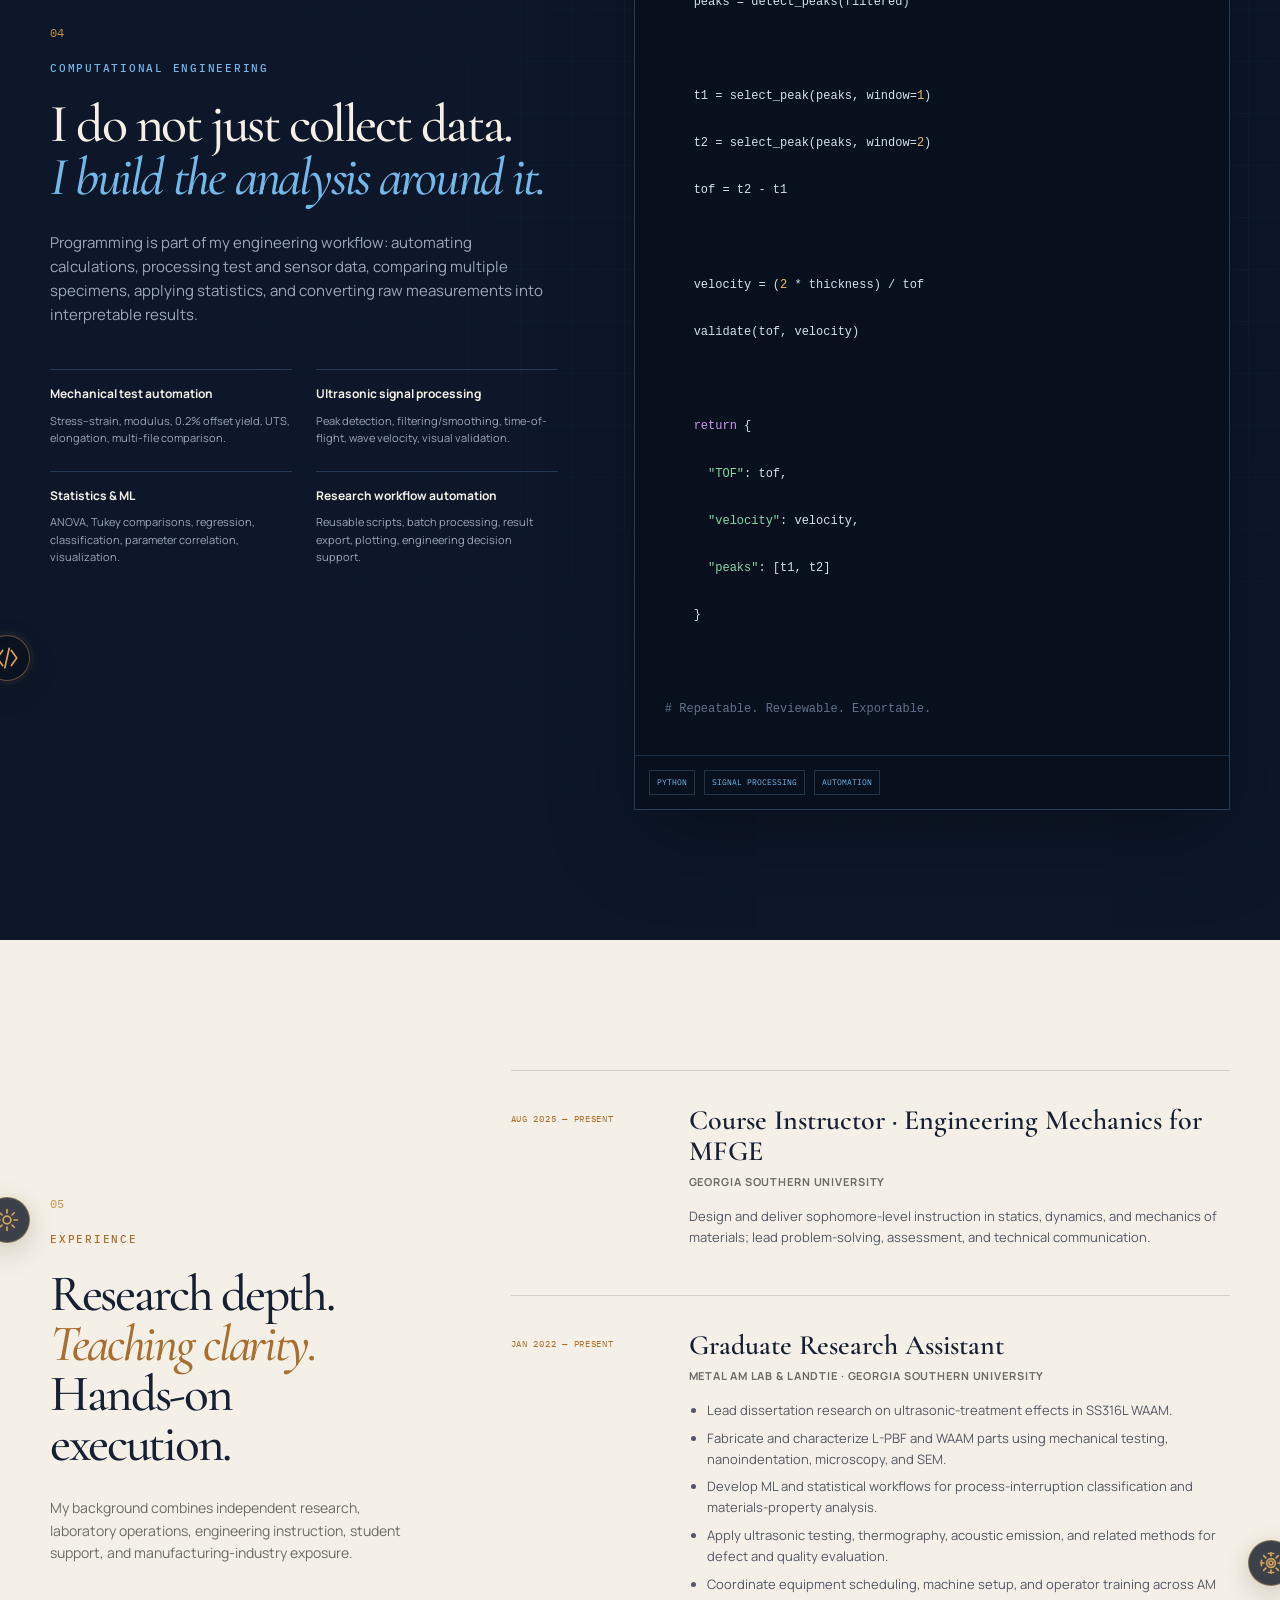
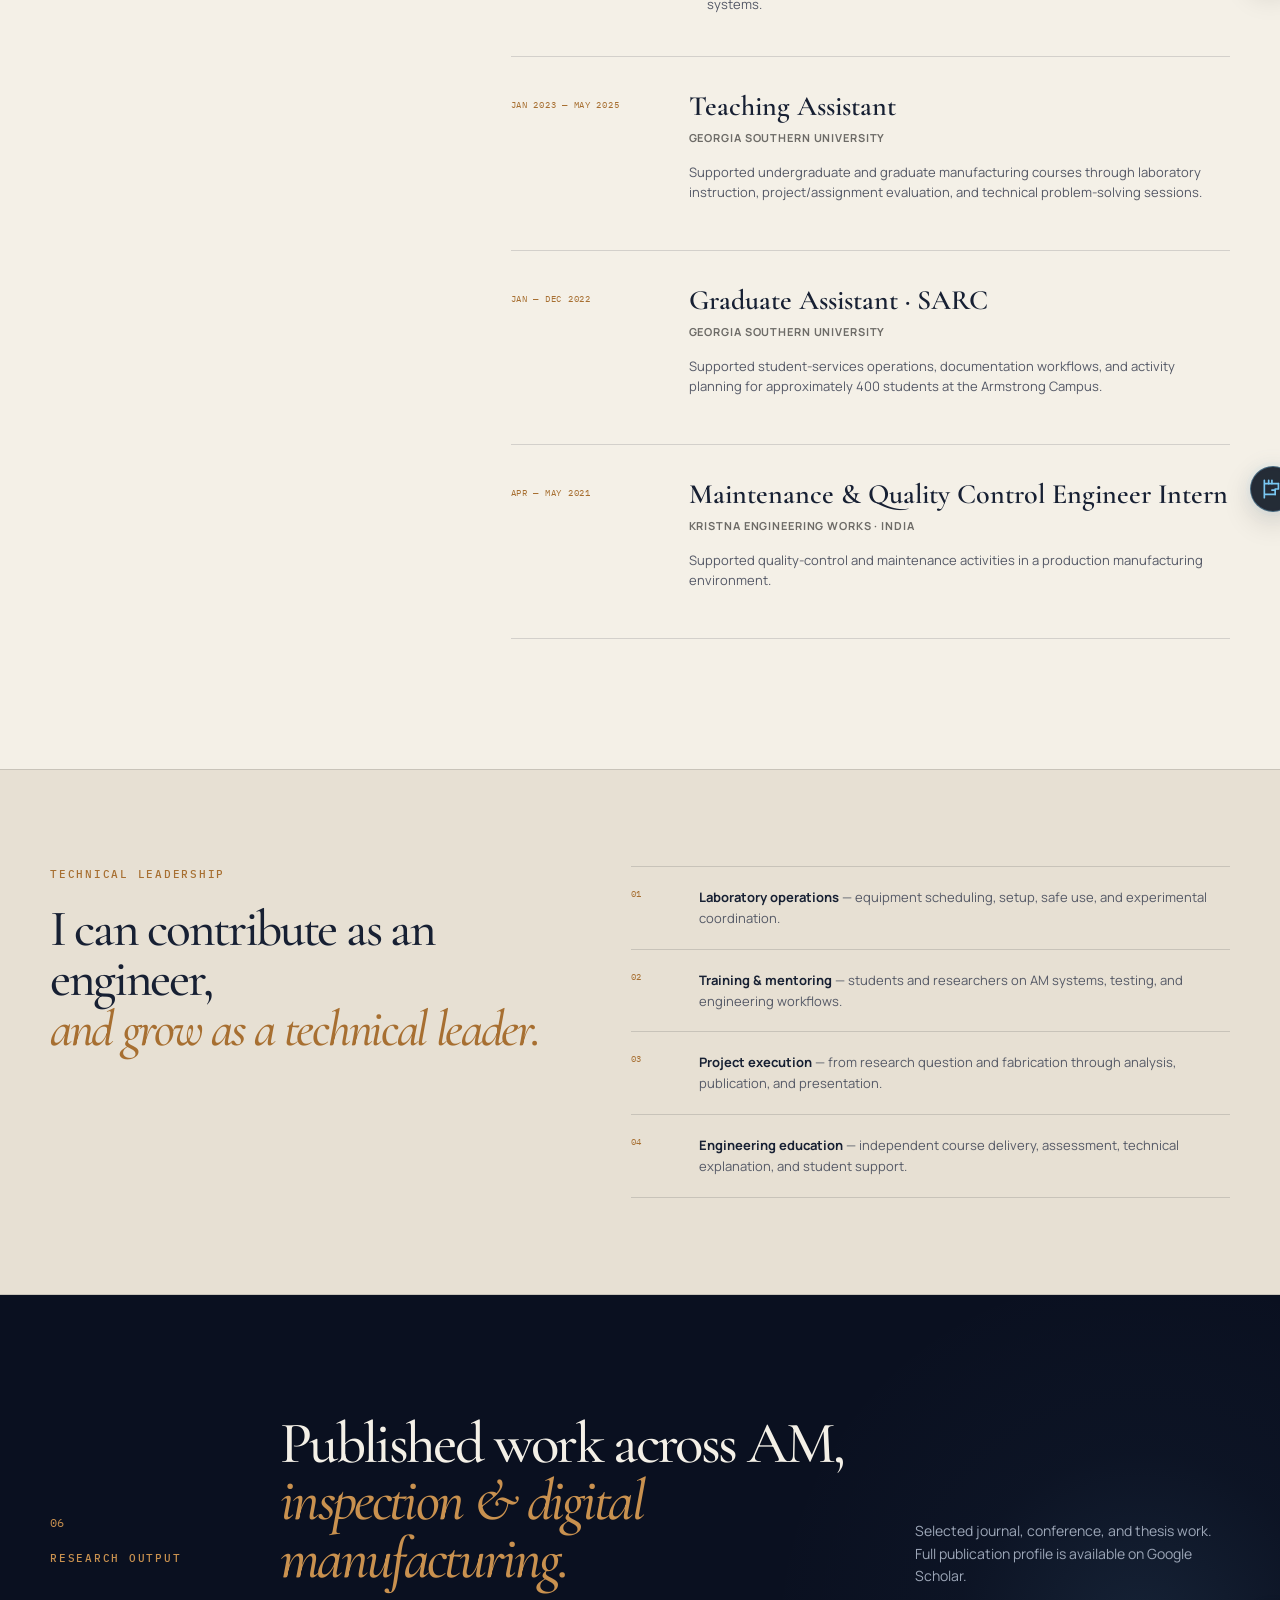
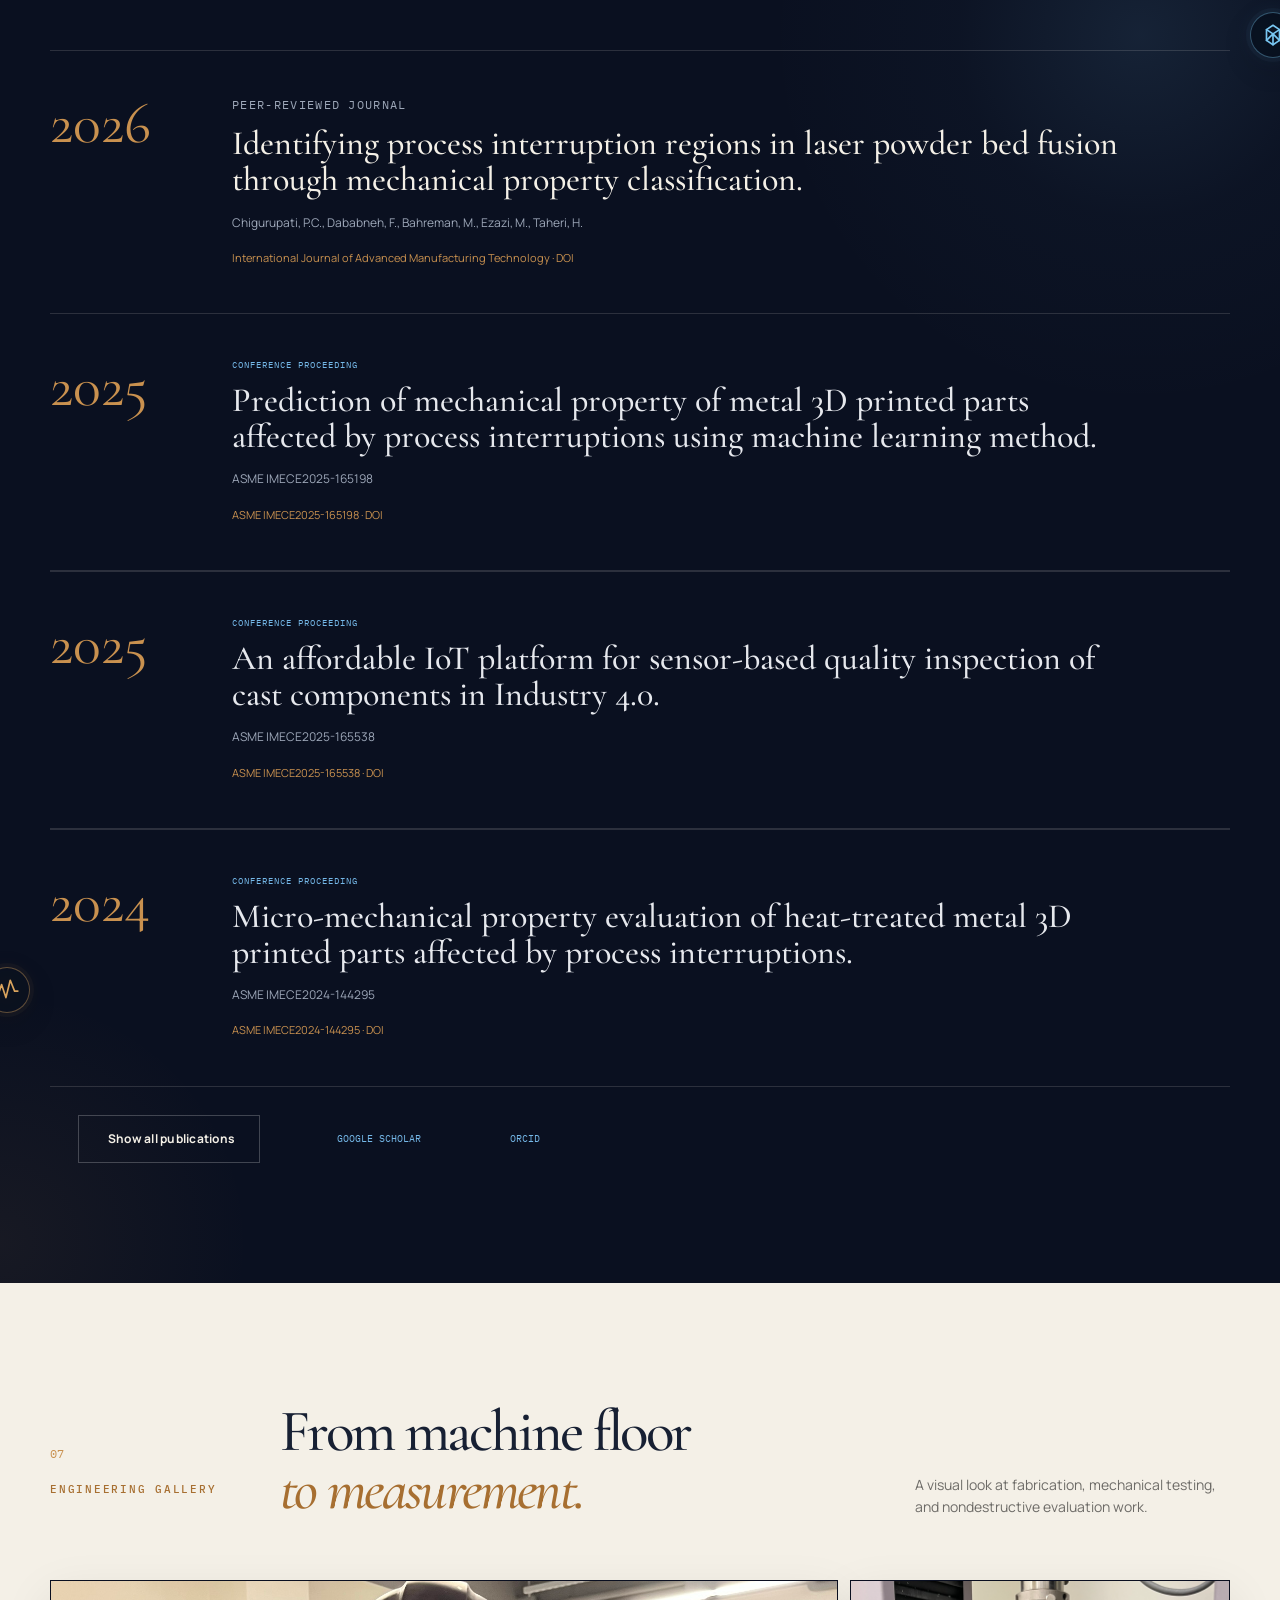
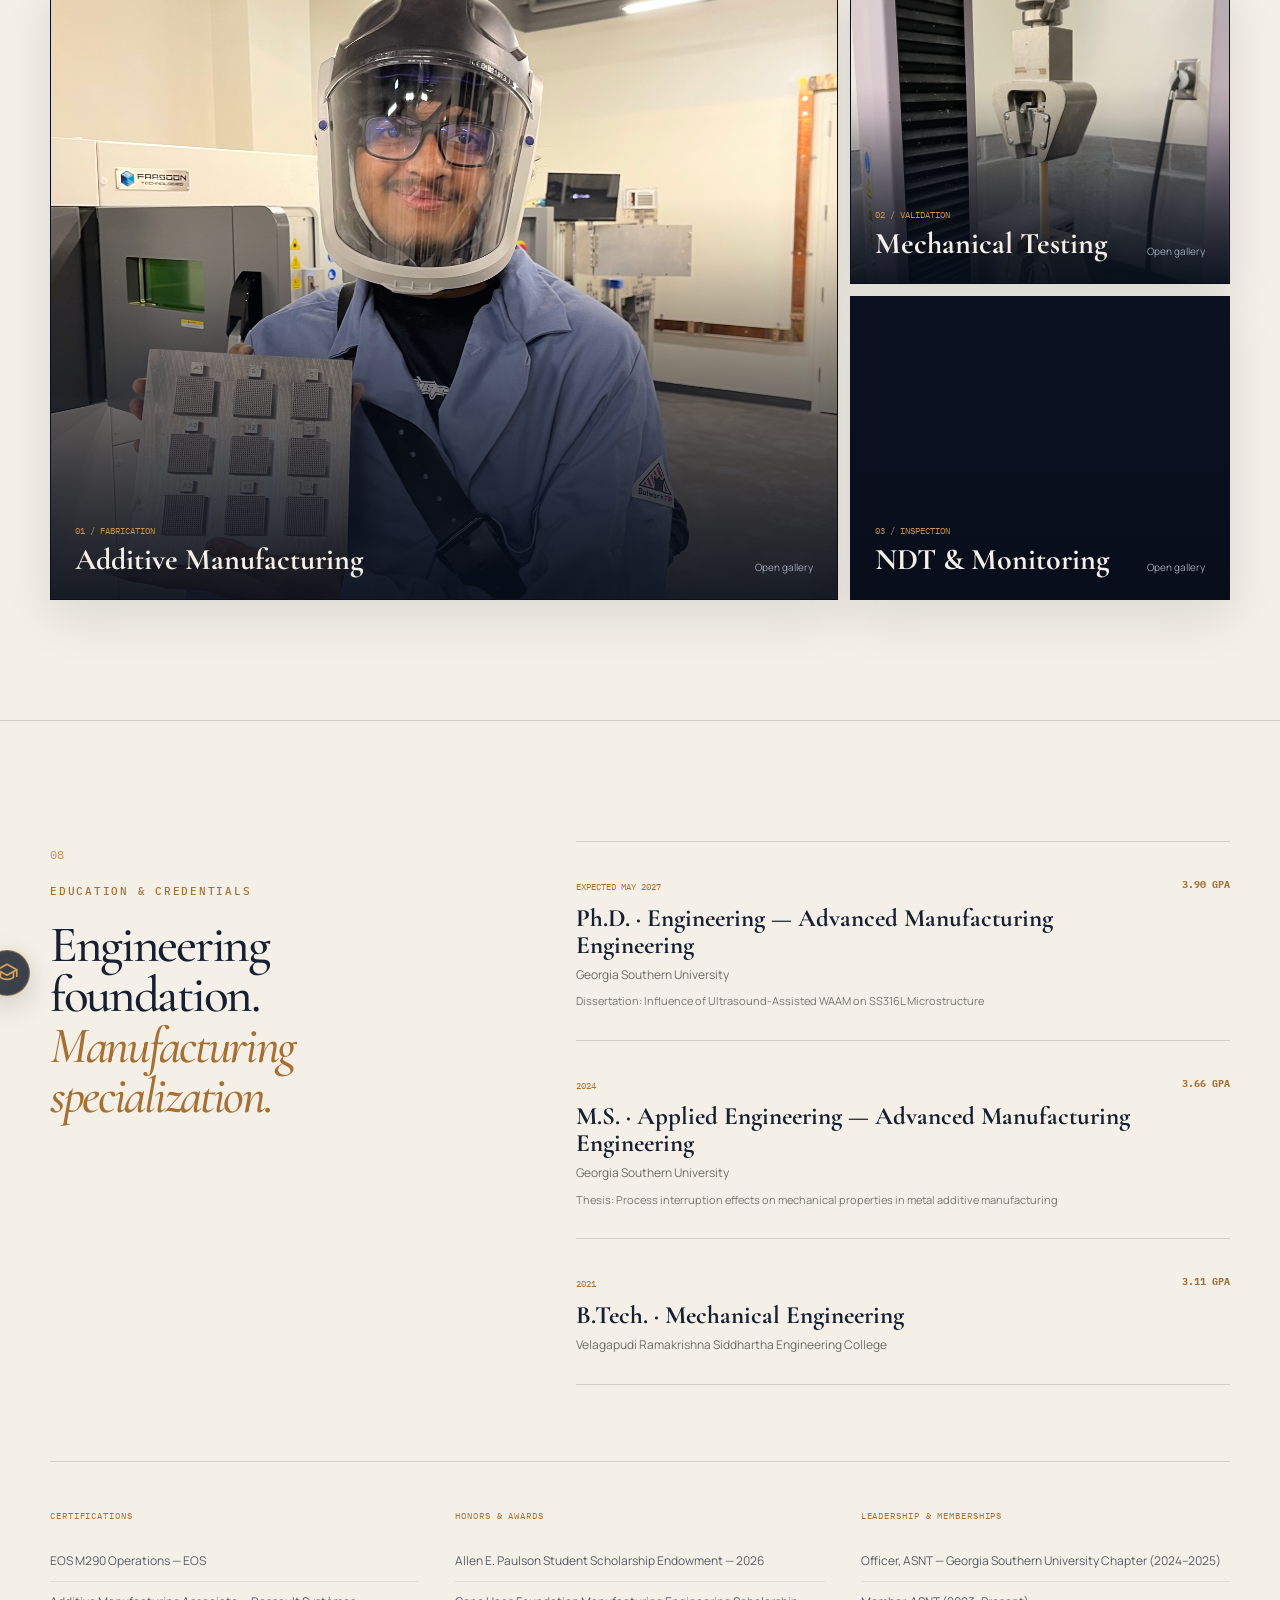
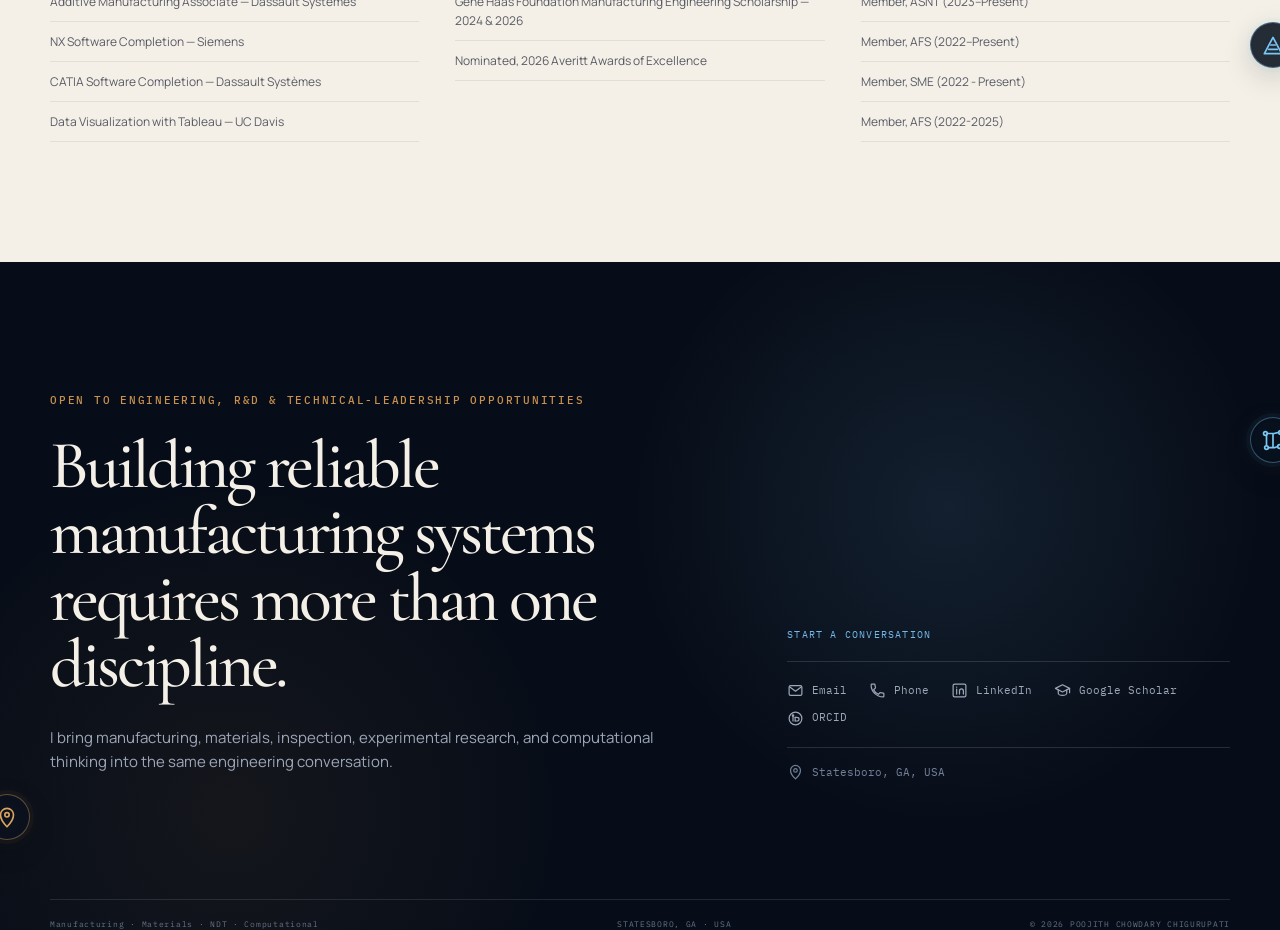
==== commit 25de3162: "image update" ====
--- a/index.html
+++ b/index.html
@@ -1,589 +1,1177 @@
 <!DOCTYPE html>
+
 <html lang="en">
+
 <head>
+
 <meta charset="utf-8"/>
+
 <meta content="width=device-width, initial-scale=1.0" name="viewport"/>
+
 <meta content="#0a1020" name="theme-color"/>
+
 <meta content="Portfolio of Poojith Chowdary Chigurupati — Advanced Manufacturing Engineer, Ph.D. candidate, researcher, and programmer working across additive manufacturing, materials, NDT, and computational engineering." name="description"/>
+
 <title>Poojith Chowdary Chigurupati </title>
+
 <link href="https://fonts.googleapis.com" rel="preconnect"/>
+
 <link crossorigin="" href="https://fonts.gstatic.com" rel="preconnect"/>
+
 <link href="https://fonts.googleapis.com/css2?family=Cormorant+Garamond:ital,wght@0,500;0,600;1,500&amp;family=IBM+Plex+Mono:wght@400;500&amp;family=Manrope:wght@400;500;600;700&amp;display=swap" rel="stylesheet"/>
+
 <link href="style.css" rel="stylesheet"/>
+
 </head>
+
 <body>
+
 <div aria-hidden="true" class="cursor-glow"></div>
+
 <header class="site-header" id="top">
+
 <nav aria-label="Primary navigation" class="nav-shell">
+
 <a aria-label="Return to top of page" class="brand" data-scroll-top="true" href="#top">
+
 <span class="brand-mark" title="Back to top">PC</span>
+
 <span class="brand-copy">Poojith Chigurupati</span>
+
 </a>
+
 <button aria-controls="nav-links" aria-expanded="false" aria-label="Open menu" class="nav-toggle">
+
 <span></span><span></span>
+
 </button>
+
 <div class="nav-links" id="nav-links">
+
 <a href="#expertise">Expertise</a>
+
 <a href="#projects">Projects</a>
+
 <a href="#code">Code</a>
+
 <a href="#experience">Experience</a>
+
 <a href="#research">Research</a>
+
 <a href="#education">Education</a>
+
 <a class="nav-contact" href="#contact">Contact</a>
-</div>
+
+</div>
+
 </nav>
+
 </header>
+
 <main>
+
 <!-- HERO -->
+
 <section class="hero section-dark"><div aria-hidden="true" class="section-symbol section-symbol-hero-rocket symbol-copper"><svg aria-hidden="true" viewbox="0 0 24 24">
+
 <path d="M12 3c3.8 2.1 5.8 5.5 5.8 9.8L14.4 17H9.6l-3.4-4.2C6.2 8.5 8.2 5.1 12 3Z"></path>
+
 <circle cx="12" cy="9" r="1.7"></circle>
+
 <path d="M8.2 13.4 4.7 15l1.8-4M15.8 13.4 19.3 15l-1.8-4M10 17l-1 4 3-2 3 2-1-4"></path>
+
 </svg></div><div aria-hidden="true" class="section-symbol section-symbol-hero-lattice"><svg aria-hidden="true" viewbox="0 0 24 24">
+
 <path d="m6 5 6-3 6 3v7l-6 3-6-3Z"></path>
+
 <path d="m6 5 6 3 6-3M12 8v7M6 12l6-4 6 4"></path>
+
 <circle cx="6" cy="5" r=".8"></circle><circle cx="12" cy="2" r=".8"></circle><circle cx="18" cy="5" r=".8"></circle>
+
 <circle cx="6" cy="12" r=".8"></circle><circle cx="12" cy="15" r=".8"></circle><circle cx="18" cy="12" r=".8"></circle>
+
 <path d="M8 16h8M7 19h10M6 22h12"></path>
+
 </svg></div>
+
 <div aria-hidden="true" class="hero-orbit orbit-a"></div>
+
 <div aria-hidden="true" class="hero-orbit orbit-b"></div>
+
 <div class="page-shell hero-layout">
+
 <div class="hero-copy reveal">
+
 <p class="kicker"><span class="signal-dot"></span> Advanced Manufacturing Engineer · Ph.D. Candidate</p>
+
 <h1>Poojith Chowdary <em>Chigurupati</em></h1>
+
 <p aria-label="Engineering disciplines" class="hero-title hero-discipline-floaters"><span class="discipline-floater mono" data-repel="true">MANUFACTURING</span><span class="discipline-floater mono" data-repel="true">MATERIALS</span><span class="discipline-floater mono" data-repel="true">NDT</span><span class="discipline-floater mono" data-repel="true">COMPUTATIONAL ENGINEERING</span></p>
+
 <p class="hero-intro"><strong>I connect how a part is made, how its material behaves, how its quality is measured, and how engineering data can be automated and interpreted</strong>.</p>
+
 <div class="hero-actions">
+
 <a class="button button-primary" href="#projects">Explore selected work</a>
+
 <a class="button button-secondary" href="#code">See computational work</a>
-</div>
+
+</div>
+
 <div class="hero-links mono">
+
 <a href="mailto:Poojithchigurupati99@gmail.com"><svg aria-hidden="true" class="inline-link-icon" viewbox="0 0 24 24"><rect height="14" rx="2" width="18" x="3" y="5"></rect><path d="M4 7l8 6 8-6"></path></svg><span>Email</span></a>
+
 <a class="meta-item" href="tel:+14793263481"><svg class="inline-link-icon" fill="none" stroke="currentColor" stroke-width="1.7" viewbox="0 0 24 24"><path d="M6.6 10.8c1.4 2.7 3.7 5 6.4 6.4l2.1-2.1c.3-.3.7-.4 1-.2 1.1.4 2.3.6 3.5.6.6 0 1 .4 1 1V20c0 .6-.4 1-1 1C10.7 21 3 13.3 3 4c0-.6.4-1 1-1h3.5c.6 0 1 .4 1 1 0 1.2.2 2.4.6 3.5.1.3 0 .7-.2 1z"></path></svg>Phone</a>
+
 <a href="https://www.linkedin.com/in/poojith-chowdary-chigurupati-46b5041a4" rel="noopener" target="_blank"><svg aria-hidden="true" class="inline-link-icon" viewbox="0 0 24 24"><rect height="18" rx="2" width="18" x="3" y="3"></rect><path d="M8 10v7M8 7.2v.1M12 17v-4.2c0-1.8 1.2-3 2.8-3s2.7 1.1 2.7 3V17M12 11v6"></path></svg><span>LinkedIn</span></a>
+
 <a href="https://scholar.google.com/citations?user=KPpHr_8AAAAJ&amp;hl=en" rel="noopener" target="_blank"><svg aria-hidden="true" class="inline-link-icon" viewbox="0 0 24 24"><path d="M2 9l10-5 10 5-10 5z"></path><path d="M6 11v5c0 1.4 2.7 3 6 3s6-1.6 6-3v-5M22 9v6"></path></svg><span>Google Scholar</span></a>
+
 <a href="https://orcid.org/0009-0003-6848-0805"rel="noopener"target="_blank"><svg aria-hidden="true"class="inline-link-icon"viewBox="0 0 24 24"><circle cx="12" cy="12" r="9"></circle><circle cx="8.5" cy="8" r="1"></circle><path d="M8.5 10.5v5"></path><path d="M11.5 10.5v5"></path><path d="M11.5 10.5h2.2c2 0 3.3 1.1 3.3 2.5s-1.3 2.5-3.3 2.5h-2.2"></path></svg><span>ORCID</span></a>
-</div>
-
-</div>
+
+</div>
+
+
+
+</div>
+
 <div class="hero-visual hero-tech-cluster reveal" data-delay="120">
+
 <div aria-hidden="true" class="hero-orbit-line orbit-line-a"></div>
+
 <div aria-hidden="true" class="hero-orbit-line orbit-line-b"></div>
+
 <div class="portrait-card hero-portrait-card">
+
 <div aria-label="Portrait of Poojith Chigurupati" class="portrait-image" role="img"></div>
-</div>
-</div>
-</div>
+
+</div>
+
+</div>
+
+</div>
+
 <div aria-label="Career highlights" class="page-shell metrics reveal" data-delay="180">
+
 <div class="metric"><strong>4+</strong><span>Years engineering &amp; research</span></div>
+
 <div class="metric"><strong>7</strong><span>Publications &amp; thesis works</span></div>
+
 <div class="metric"><strong>3.90</strong><span>GPA</span></div>
+
 <div class="metric"><strong>2027</strong><span>Expected Ph.D. completion</span></div>
-</div>
+
+</div>
+
 </section>
+
 <!-- POSITIONING -->
+
 <section class="section-light intro-section"><div aria-hidden="true" class="section-symbol section-symbol-intro-sensor"><svg aria-hidden="true" viewbox="0 0 24 24">
+
 <circle cx="12" cy="11" r="2.3"></circle>
+
 <path d="M7.7 6.8a6 6 0 0 0 0 8.4M16.3 6.8a6 6 0 0 1 0 8.4"></path>
+
 <path d="M4.7 3.9a10 10 0 0 0 0 14.2M19.3 3.9a10 10 0 0 1 0 14.2"></path>
+
 <path d="M12 13.5V21M9 21h6"></path>
+
 </svg></div><div aria-hidden="true" class="section-symbol section-symbol-intro-crystal symbol-copper"><svg aria-hidden="true" viewbox="0 0 24 24">
+
 <path d="m12 3 6 4v10l-6 4-6-4V7Z"></path>
+
 <path d="m6 7 6 4 6-4M12 11v10M6 17l6-6 6 6"></path>
+
 </svg></div>
+
 <div class="page-shell intro-grid">
+
 <div class="section-label reveal">
+
 <span class="section-index mono">01</span>
+
 <p class="mono">PROFILE</p>
-</div>
+
+</div>
+
 <div class="intro-statement reveal" data-delay="80">
+
 <p class="eyebrow">ENGINEERING AT THE INTERSECTION</p>
+
 <h2>Not just additive manufacturing.<br/><em>An integrated engineering skill set.</em></h2>
+
 <p>I am an Advanced Manufacturing Engineering Ph.D. candidate with multidisciplinary experience spanning additive manufacturing, materials characterization, mechanical testing, nondestructive evaluation, process monitoring, programming, statistics, machine learning, laboratory operations, and engineering education.</p>
+
 <div class="engineering-flow reveal"><p class="engineering-flow-lead">I work across the full engineering lifecycle—connecting the physical process, material response, inspection data, and computational analysis.</p><div aria-label="Engineering workflow" class="engineering-flow-rail"><span class="flow-step mono">DESIGN</span><span aria-hidden="true" class="flow-connector">→</span><span class="flow-step mono">FABRICATE</span><span aria-hidden="true" class="flow-connector">→</span><span class="flow-step mono">MONITOR</span><span aria-hidden="true" class="flow-connector">→</span><span class="flow-step mono">TEST</span><span aria-hidden="true" class="flow-connector">→</span><span class="flow-step mono">INSPECT</span><span aria-hidden="true" class="flow-connector">→</span><span class="flow-step mono">ANALYZE</span><span aria-hidden="true" class="flow-connector">→</span><span class="flow-step mono">AUTOMATE</span><span aria-hidden="true" class="flow-connector">→</span><span class="flow-step mono">COMMUNICATE</span></div><p class="engineering-flow-outcome">That integrated workflow lets me move from how a part is made to why it behaves the way it does—and turn those findings into repeatable engineering decisions.</p></div></div>
-</div>
+
+</div>
+
 </section>
+
 <!-- EXPERTISE -->
+
 <section class="section-dark expertise-section expertise-section-dark ambient-dark" id="expertise"><div aria-hidden="true" class="section-symbol section-symbol-expertise-microscope symbol-copper"><svg aria-hidden="true" viewbox="0 0 24 24">
+
 <path d="M9 3h5v4H9zM11.5 7v3l-3 3"></path>
+
 <path d="M8.5 13a5 5 0 0 0 5 5H18M5 21h14"></path>
+
 <path d="m14 10 3 3M7 6l4 4M15.5 13.5l-2.5 2.5"></path>
+
 </svg></div><div aria-hidden="true" class="section-symbol section-symbol-expertise-probe"><svg aria-hidden="true" viewbox="0 0 24 24">
+
 <rect height="5" rx="1" width="7" x="3" y="5"></rect>
+
 <path d="M10 7.5h3l2 2"></path>
+
 <path d="M16 10.5c3 1.6 3 4.4 0 6M18.5 8.5c5 2.8 5 7.2 0 10"></path>
+
 <path d="M3 20h12M13.5 11.5l-3 5"></path>
+
 </svg></div>
+
 <div class="page-shell">
+
 <div class="section-heading section-heading-dark reveal">
+
 <div>
+
 <span class="section-index mono">02</span>
+
 <p class="mono eyebrow">ENGINEERING CAPABILITIES</p>
-</div>
+
+</div>
+
 <h2>Five capabilities.<br/><em>One integrated engineering workflow.</em></h2>
+
 <p class="section-copy">My strength is not a single process or instrument—it is the ability to connect manufacturing, material response, inspection, computation, and technical execution into one evidence-based engineering workflow.</p>
-</div>
+
+</div>
+
 <div class="bento-grid expertise-grid">
+
 <article class="bento-card expertise-card reveal"><div class="card-number mono">A / 01</div><h3 class="expertise-title-copper">Advanced Manufacturing</h3><ul class="expertise-points"><li>L-PBF and WAAM process development, build preparation, and parameter studies.</li><li>FDM / FFF and SLA fabrication for engineering and qualification-oriented work.</li><li>Process interruptions, heat treatment, post-processing, CNC, and wire-EDM support.</li></ul><div class="tag-row"><span>L-PBF</span><span>WAAM</span><span>FDM</span><span>SLA</span></div></article>
+
 <article class="bento-card expertise-card reveal" data-delay="60"><div class="card-number mono">B / 02</div><h3 class="expertise-title-copper">Materials Characterization &amp; Testing</h3><ul class="expertise-points"><li>SS316L, Ti-6Al-4V, and ULTEM 9085 material-property evaluation.</li><li>Tensile, compression, bending, nanoindentation, and micro-mechanical mapping.</li><li>Microscopy, SEM, profilometry, sample preparation, and process–property correlation.</li></ul><div class="tag-row"><span>SS316L</span><span>TI-6AL-4V</span><span>ULTEM 9085</span><span>SEM</span></div></article>
+
 <article class="bento-card expertise-card reveal" data-delay="100"><div class="card-number mono">C / 03</div><h3 class="expertise-title-copper">NDT &amp; Process Monitoring</h3><ul class="expertise-points"><li>Ultrasonic testing and Resonant Ultrasound Spectroscopy for stiffness and defect response.</li><li>Thermography, acoustic emission, and eddy-current inspection concepts.</li><li>In-situ monitoring and signal-based evaluation of manufacturing quality.</li></ul><div class="tag-row"><span>UT</span><span>RUS</span><span>THERMOGRAPHY</span><span>AE</span></div></article>
+
 <article class="bento-card expertise-card reveal expertise-card-wide" data-delay="140"><div class="card-number mono">D / 04</div><h3 class="expertise-title-copper">Computational Engineering</h3><ul class="expertise-points"><li>Python and MATLAB workflows for automated engineering-data reduction.</li><li>Signal processing, peak detection, time-of-flight, statistics, and visualization.</li><li>Machine learning and machine vision for classification and inspection workflows.</li></ul><div class="tag-row"><span>PYTHON</span><span>MATLAB</span><span>SIGNALS</span><span>ML / VISION</span></div></article>
+
 <article class="bento-card expertise-card reveal expertise-card-wide" data-delay="180"><div class="card-number mono">E / 05</div><h3 class="expertise-title-copper">Technical Leadership &amp; Communication</h3><ul class="expertise-points"><li>Experimental planning, laboratory operations, equipment setup, and operator training.</li><li>Course instruction, mentoring, technical problem solving, and research coordination.</li><li>Technical writing, peer-reviewed publications, and conference presentations.</li></ul><div class="tag-row"><span>RESEARCH</span><span>LAB OPS</span><span>TEACHING</span><span>MENTORING</span></div></article>
-</div>
-</div>
+
+</div>
+
+</div>
+
 </section>
+
 <!-- PROJECTS -->
+
 <section class="section-dark projects-section ambient-dark" id="projects"><div aria-hidden="true" class="section-symbol section-symbol-bevel">
+
 <svg viewbox="0 0 24 24">
+
 <path d="M5 7.5 15 4l4 5-8 8-6-3.5z"></path>
+
 <path d="M7 8.5 10 16M10 6.8l3 7M13 5.6l3 5.4"></path>
+
 <circle cx="11" cy="11" r="2.1"></circle>
+
 <path d="M15.5 16.5 21 22M17 15l5 5"></path>
+
 </svg>
+
 </div><div aria-hidden="true" class="section-symbol section-symbol-projects-layers symbol-copper"><svg aria-hidden="true" viewbox="0 0 24 24">
+
 <path d="m12 4 8 4-8 4-8-4Z"></path>
+
 <path d="m4 12 8 4 8-4M4 16l8 4 8-4"></path>
+
 <path d="M12 1v3"></path>
+
 </svg></div><div aria-hidden="true" class="section-symbol section-symbol-projects-probe"><svg aria-hidden="true" viewbox="0 0 24 24">
+
 <rect height="5" rx="1" width="7" x="3" y="5"></rect>
+
 <path d="M10 7.5h3l2 2"></path>
+
 <path d="M16 10.5c3 1.6 3 4.4 0 6M18.5 8.5c5 2.8 5 7.2 0 10"></path>
+
 <path d="M3 20h12M13.5 11.5l-3 5"></path>
+
 </svg></div>
+
 <div class="page-shell">
+
 <div class="section-heading section-heading-dark reveal">
+
 <div>
+
 <span class="section-index mono">03</span>
+
 <p class="mono eyebrow">SELECTED ENGINEERING WORK</p>
-</div>
+
+</div>
+
 <h2>Explore the work.<br/><em>Open the engineering.</em></h2>
+
 <p class="section-copy">Each project opens like a technical dossier—problem, contribution, methods, outcome, and a project-specific visualization.</p>
-</div>
+
+</div>
+
 <div class="project-accordion"><details class="project-dossier reveal" name="project-dossiers" open="">
+
 <summary class="project-toggle">
+
 <span class="project-number mono">01</span>
+
 <span class="project-heading"><span class="project-kicker mono">WAAM · ULTRASONICS · MATERIALS</span><strong>Ultrasound-Assisted WAAM of SS316L</strong></span>
+
 <span class="project-brief">Acoustic treatment, solidification behavior, microstructure, and properties.</span>
+
 <span aria-hidden="true" class="project-toggle-icon"></span>
+
 </summary>
+
 <div class="project-detail">
+
 <div class="project-detail-inner">
+
 <div class="project-detail-copy"><div class="case-grid">
+
 <div><span class="case-label mono">PROBLEM</span><p>WAAM thermal history and heat accumulation influence solidification, microstructure, and resulting mechanical behavior.</p></div>
+
 <div><span class="case-label mono">MY ROLE</span><p>Dissertation research spanning experimental planning, deposition, characterization, mechanical testing, and interpretation.</p></div>
+
 <div><span class="case-label mono">METHODS</span><p>WAAM, SS316L, ultrasound-assisted deposition, SEM/microscopy, mechanical testing, and acoustic streaming/cavitation concepts.</p></div>
+
 <div><span class="case-label mono">FOCUS</span><p>Connect ultrasonic treatment to melt-pool behavior, solidification response, microstructure, and performance.</p></div>
+
 </div></div>
+
 <div class="project-visual project-visual-image project-image-01"><div class="visual-label mono">GMAW-WAAM / ULTRASONIC COUPLING</div><img alt="GMAW-based wire arc additive manufacturing with a consumable wire electrode, deposited layers, melt pool, base plate, and an ultrasonic transducer coupled beneath the plate." decoding="async" loading="lazy" src="assets/visuals/project-01-gmaw-waam.png"/><div aria-hidden="true" class="project-image-vignette"></div><button aria-label="Preview project image" class="project-preview-btn mono" data-preview-alt="GMAW-based wire arc additive manufacturing with a consumable wire electrode, deposited layers, melt pool, base plate, and an ultrasonic transducer coupled beneath the plate." data-preview-src="assets/visuals/project-01-gmaw-waam.png" type="button">PREVIEW</button></div>
-</div>
-</div>
+
+</div>
+
+</div>
+
 </details><details class="project-dossier reveal" name="project-dossiers">
+
 <summary class="project-toggle">
+
 <span class="project-number mono">02</span>
+
 <span class="project-heading">
+
 <span class="project-kicker mono">METAL AM · L-PBF · ML</span>
+
 <strong>Detecting the engineering signature of L-PBF process interruptions</strong>
+
 </span>
+
 <span class="project-brief">Property variation, interruption regions, qualification-oriented analysis.</span>
+
 <span aria-hidden="true" class="project-toggle-icon"></span>
+
 </summary>
+
 <div class="project-detail">
+
 <div class="project-detail-inner">
+
 <div class="project-detail-copy">
+
 <div class="case-grid">
+
 <div><span class="case-label mono">PROBLEM</span><p>Interruptions alter local thermal history and can create property variation that may not be obvious through visual inspection.</p></div>
+
 <div><span class="case-label mono">MY ROLE</span><p>Experimental planning, build preparation, fabrication, mechanical-property mapping, characterization, statistics, and technical reporting.</p></div>
+
 <div><span class="case-label mono">METHODS</span><p>L-PBF, SS316L/Ti-6Al-4V, nanoindentation, SEM, profilometry, tensile testing, ANOVA/Tukey analysis, and machine learning.</p></div>
+
 <div><span class="case-label mono">OUTCOME</span><p>Developed a data-driven workflow for identifying interruption-affected regions; peer-reviewed journal publication in 2026.</p></div>
-</div>
-</div>
+
+</div>
+
+</div>
+
 <div class="project-visual project-visual-lpbf project-visual-image">
+
 <div class="visual-label mono">ADDITIVE MANUFACTURING / NDT MONITORING</div>
+
 <img alt="Additive manufacturing and ultrasonic NDT monitoring visualization showing layer-by-layer deposition, defect localization, and signal response." loading="lazy" src="assets/visuals/am-ndt-monitoring.png"/>
+
 <div aria-hidden="true" class="image-scan-beam"></div>
+
 <button aria-label="Preview project image" class="project-preview-btn mono" data-preview-alt="Additive manufacturing and ultrasonic NDT monitoring visualization showing layer-by-layer deposition, defect localization, and signal response." data-preview-src="assets/visuals/am-ndt-monitoring.png" type="button">PREVIEW</button></div>
-</div>
-</div>
+
+</div>
+
+</div>
+
 </details>
+
 <details class="project-dossier reveal" name="project-dossiers">
+
 <summary class="project-toggle">
+
 <span class="project-number mono">03</span>
+
 <span class="project-heading"><span class="project-kicker mono">POLYMER AM · AEROSPACE-STYLE TESTING</span><strong>ULTEM 9085 Process &amp; Part Qualification</strong></span>
+
 <span class="project-brief">FDM fabrication, mechanical testing, dimensional inspection, and thermographic contrast.</span>
+
 <span aria-hidden="true" class="project-toggle-icon"></span>
+
 </summary>
+
 <div class="project-detail">
+
 <div class="project-detail-inner">
+
 <div class="project-detail-copy"><div class="case-grid">
+
 <div><span class="case-label mono">PROBLEM</span><p>High-performance polymer AM requires repeatable print quality and confidence that interruptions or defects do not compromise part behavior.</p></div>
+
 <div><span class="case-label mono">MY ROLE</span><p>Specimen fabrication, dimensional inspection, mechanical testing, defect-focused evaluation, and qualification-style documentation.</p></div>
+
 <div><span class="case-label mono">METHODS</span><p>Stratasys FDM, ULTEM 9085, tensile/compression/impact testing, microscopy, thermography, and NDE concepts.</p></div>
+
 <div><span class="case-label mono">APPLICATION</span><p>Aerospace-oriented process and part evaluation with emphasis on anisotropy, print quality, and defect visibility.</p></div>
+
 </div></div>
+
 <div class="project-visual project-visual-image project-image-03"><div class="visual-label mono">ULTEM 9085 / THERMOGRAPHIC QUALIFICATION</div><img alt="Thermographic qualification visualization for ULTEM 9085 showing a tensile coupon, thermal regions of interest, and inspection response." decoding="async" loading="lazy" src="assets/visuals/project-03-ultem-thermography.png"/><div aria-hidden="true" class="project-image-vignette"></div><button aria-label="Preview project image" class="project-preview-btn mono" data-preview-alt="Thermographic qualification visualization for ULTEM 9085 showing a tensile coupon, thermal regions of interest, and inspection response." data-preview-src="assets/visuals/project-03-ultem-thermography.png" type="button">PREVIEW</button></div>
-</div>
-</div>
+
+</div>
+
+</div>
+
 </details>
+
 <details class="project-dossier reveal" name="project-dossiers">
+
 <summary class="project-toggle">
+
 <span class="project-number mono">04</span>
+
 <span class="project-heading"><span class="project-kicker mono">NDT · SIGNAL PROCESSING</span><strong>Ultrasonic &amp; Resonance-Based Part Evaluation</strong></span>
+
 <span class="project-brief">Time-of-flight, stiffness response, RUS, signal processing, and defect-sensitive behavior.</span>
+
 <span aria-hidden="true" class="project-toggle-icon"></span>
+
 </summary>
+
 <div class="project-detail">
+
 <div class="project-detail-inner">
+
 <div class="project-detail-copy"><div class="case-grid">
+
 <div><span class="case-label mono">PROBLEM</span><p>AM parts need nondestructive methods that can detect stiffness, density-related, and defect-sensitive changes without sectioning the component.</p></div>
+
 <div><span class="case-label mono">MY ROLE</span><p>Ultrasonic acquisition, peak selection, TOF analysis, wave-velocity calculations, RUS interpretation, and automated processing.</p></div>
+
 <div><span class="case-label mono">METHODS</span><p>Ultrasonics, 2.25 MHz transducers, RUS, filtering, peak detection, time-of-flight, velocity, and Python signal analysis.</p></div>
+
 <div><span class="case-label mono">OUTPUT</span><p>Quantitative NDT workflows linking signal response to stiffness and manufacturing-history variation.</p></div>
+
 </div></div>
+
 <div class="project-visual project-visual-image project-image-04"><div class="visual-label mono">ULTRASONIC / RESONANCE DIAGNOSTICS</div><img alt="Ultrasonic A-scan and resonant ultrasound spectroscopy diagnostic visualization with time-of-flight peaks and resonance response." decoding="async" loading="lazy" src="assets/visuals/project-04-ultrasonic-rus.png"/><div aria-hidden="true" class="project-image-vignette"></div><div class="image-caption mono"><span>A-SCAN / TOF</span><span>RUS / MODE RESPONSE</span></div><button aria-label="Preview project image" class="project-preview-btn mono" data-preview-alt="Ultrasonic A-scan and resonant ultrasound spectroscopy diagnostic visualization with time-of-flight peaks and resonance response." data-preview-src="assets/visuals/project-04-ultrasonic-rus.png" type="button">PREVIEW</button></div>
-</div>
-</div>
+
+</div>
+
+</div>
+
 </details>
+
 <details class="project-dossier reveal" name="project-dossiers">
+
 <summary class="project-toggle">
+
 <span class="project-number mono">05</span>
+
 <span class="project-heading"><span class="project-kicker mono">INDUSTRY 4.0 · MACHINE VISION</span><strong>Data-Driven Inspection &amp; Digital Manufacturing</strong></span>
+
 <span class="project-brief">Machine vision, sensor-based inspection, digital twins, analytics, and automated decision support.</span>
+
 <span aria-hidden="true" class="project-toggle-icon"></span>
+
 </summary>
+
 <div class="project-detail">
+
 <div class="project-detail-inner">
+
 <div class="project-detail-copy"><div class="case-grid">
+
 <div><span class="case-label mono">PROBLEM</span><p>Manufacturing inspection data is often fragmented across sensors, images, test systems, and manual analysis workflows.</p></div>
+
 <div><span class="case-label mono">MY ROLE</span><p>Research contributions in machine vision, sensor-based quality inspection, digital-twin concepts, and manufacturing analytics.</p></div>
+
 <div><span class="case-label mono">METHODS</span><p>Computer vision, imaging, Python, statistical analysis, data visualization, IoT concepts, and digital manufacturing workflows.</p></div>
+
 <div><span class="case-label mono">VALUE</span><p>Connect physical manufacturing data to automated inspection, visualization, and engineering decision-making.</p></div>
+
 </div></div>
+
 <div class="project-visual project-visual-image project-image-05"><div class="visual-label mono">DATA-DRIVEN INSPECTION / DIGITAL MANUFACTURING</div><img alt="Data-driven digital manufacturing workflow connecting build monitoring, multimodal inspection, data processing, analytics, and digital-twin quality decisions." decoding="async" loading="lazy" src="assets/visuals/project-05-digital-manufacturing.png"/><div aria-hidden="true" class="project-image-vignette"></div><button aria-label="Preview project image" class="project-preview-btn mono" data-preview-alt="Data-driven digital manufacturing workflow connecting build monitoring, multimodal inspection, data processing, analytics, and digital-twin quality decisions." data-preview-src="assets/visuals/project-05-digital-manufacturing.png" type="button">PREVIEW</button></div>
-</div>
-</div>
+
+</div>
+
+</div>
+
 </details>
-</div>
-</div>
+
+</div>
+
+</div>
+
 </section>
+
 <!-- COMPUTATIONAL -->
+
 <section class="section-code" id="code"><div aria-hidden="true" class="section-symbol section-symbol-code-wave"><svg aria-hidden="true" viewbox="0 0 24 24">
+
 <path d="M2 13h3l2-6 4 12 4-16 4 10h3"></path>
+
 </svg></div><div aria-hidden="true" class="section-symbol section-symbol-code-brackets symbol-copper"><svg aria-hidden="true" viewbox="0 0 24 24">
+
 <path d="m8 5-5 7 5 7M16 5l5 7-5 7M14 3l-4 18"></path>
+
 </svg></div>
+
 <div class="page-shell code-layout">
+
 <div class="code-copy reveal">
+
 <span class="section-index mono">04</span>
+
 <p class="mono eyebrow">COMPUTATIONAL ENGINEERING</p>
+
 <h2>I do not just collect data.<br/><em>I build the analysis around it.</em></h2>
+
 <p>Programming is part of my engineering workflow: automating calculations, processing test and sensor data, comparing multiple specimens, applying statistics, and converting raw measurements into interpretable results.</p>
+
 <div class="code-capabilities">
+
 <div><strong>Mechanical test automation</strong><span>Stress–strain, modulus, 0.2% offset yield, UTS, elongation, multi-file comparison.</span></div>
+
 <div><strong>Ultrasonic signal processing</strong><span>Peak detection, filtering/smoothing, time-of-flight, wave velocity, visual validation.</span></div>
+
 <div><strong>Statistics &amp; ML</strong><span>ANOVA, Tukey comparisons, regression, classification, parameter correlation, visualization.</span></div>
+
 <div><strong>Research workflow automation</strong><span>Reusable scripts, batch processing, result export, plotting, engineering decision support.</span></div>
-</div>
-</div>
+
+</div>
+
+</div>
+
 <div class="terminal reveal" data-delay="120">
+
 <div class="terminal-bar">
+
 <span></span><span></span><span></span>
+
 <p class="mono">ultrasonic_tof_analysis.py</p>
-</div>
+
+</div>
+
 <pre aria-label="Illustrative Python engineering workflow"><code><span class="code-comment"># Engineering data → interpretable result</span>
+
 <span class="code-key">def</span> <span class="code-fn">analyze_signal</span>(time, amplitude, thickness):
-    filtered = smooth(amplitude)
-    peaks = detect_peaks(filtered)
-
-    t1 = select_peak(peaks, window=<span class="code-num">1</span>)
-    t2 = select_peak(peaks, window=<span class="code-num">2</span>)
-    tof = t2 - t1
-
-    velocity = (<span class="code-num">2</span> * thickness) / tof
-    validate(tof, velocity)
-
-    <span class="code-key">return</span> {
-      <span class="code-string">"TOF"</span>: tof,
-      <span class="code-string">"velocity"</span>: velocity,
-      <span class="code-string">"peaks"</span>: [t1, t2]
-    }
+
+    filtered = smooth(amplitude)
+
+    peaks = detect_peaks(filtered)
+
+
+
+    t1 = select_peak(peaks, window=<span class="code-num">1</span>)
+
+    t2 = select_peak(peaks, window=<span class="code-num">2</span>)
+
+    tof = t2 - t1
+
+
+
+    velocity = (<span class="code-num">2</span> * thickness) / tof
+
+    validate(tof, velocity)
+
+
+
+    <span class="code-key">return</span> {
+
+      <span class="code-string">"TOF"</span>: tof,
+
+      <span class="code-string">"velocity"</span>: velocity,
+
+      <span class="code-string">"peaks"</span>: [t1, t2]
+
+    }
+
+
 
 <span class="code-comment"># Repeatable. Reviewable. Exportable.</span></code></pre>
+
 <div class="terminal-footer mono"><span>PYTHON</span><span>SIGNAL PROCESSING</span><span>AUTOMATION</span></div>
-</div>
-</div>
+
+</div>
+
+</div>
+
 </section>
+
 <!-- EXPERIENCE -->
+
 <section class="section-light experience-section" id="experience"><div aria-hidden="true" class="section-symbol section-symbol-spur symbol-copper">
+
 <svg viewbox="0 0 24 24">
+
 <circle cx="12" cy="12" r="4"></circle>
+
 <circle cx="12" cy="12" r="1.8"></circle>
+
 <path d="M12 2.5v3M12 18.5v3M2.5 12h3M18.5 12h3M5.2 5.2l2.1 2.1M16.7 16.7l2.1 2.1M18.8 5.2l-2.1 2.1M7.3 16.7l-2.1 2.1"></path>
+
 <path d="M9.5 3.2h5M9.5 20.8h5M3.2 9.5v5M20.8 9.5v5"></path>
+
 </svg>
+
 </div><div aria-hidden="true" class="section-symbol section-symbol-experience-gear symbol-copper"><svg aria-hidden="true" viewbox="0 0 24 24">
+
 <circle cx="12" cy="12" r="3.6"></circle>
+
 <path d="M12 2.5v3M12 18.5v3M2.5 12h3M18.5 12h3"></path>
+
 <path d="m5.3 5.3 2.1 2.1M16.6 16.6l2.1 2.1M18.7 5.3l-2.1 2.1M7.4 16.6l-2.1 2.1"></path>
+
 </svg></div><div aria-hidden="true" class="section-symbol section-symbol-experience-caliper"><svg aria-hidden="true" viewbox="0 0 24 24">
+
 <path d="M4 4v16M4 7h13M4 17h10"></path>
+
 <path d="M17 7v5h-3M14 17v-4h-3"></path>
+
 <path d="M8 4v3M11 4v3"></path>
+
 </svg></div>
+
 <div class="page-shell experience-layout">
+
 <div class="experience-side reveal">
+
 <span class="section-index mono">05</span>
+
 <p class="mono eyebrow">EXPERIENCE</p>
+
 <h2>Research depth.<br/><em>Teaching clarity.</em><br/>Hands-on execution.</h2>
+
 <p>My background combines independent research, laboratory operations, engineering instruction, student support, and manufacturing-industry exposure.</p>
-</div>
+
+</div>
+
 <div class="timeline">
+
 <article class="timeline-item reveal">
+
 <div class="timeline-date mono">AUG 2025 — PRESENT</div>
+
 <div class="timeline-content">
+
 <h3>Course Instructor · Engineering Mechanics for MFGE</h3>
+
 <p class="timeline-org">Georgia Southern University</p>
+
 <p>Design and deliver sophomore-level instruction in statics, dynamics, and mechanics of materials; lead problem-solving, assessment, and technical communication.</p>
-</div>
+
+</div>
+
 </article>
+
 <article class="timeline-item reveal">
+
 <div class="timeline-date mono">JAN 2022 — PRESENT</div>
+
 <div class="timeline-content">
+
 <h3>Graduate Research Assistant</h3>
+
 <p class="timeline-org">Metal AM Lab &amp; LANDTIE · Georgia Southern University</p>
+
 <ul>
+
 <li>Lead dissertation research on ultrasonic-treatment effects in SS316L WAAM.</li>
+
 <li>Fabricate and characterize L-PBF and WAAM parts using mechanical testing, nanoindentation, microscopy, and SEM.</li>
+
 <li>Develop ML and statistical workflows for process-interruption classification and materials-property analysis.</li>
+
 <li>Apply ultrasonic testing, thermography, acoustic emission, and related methods for defect and quality evaluation.</li>
+
 <li>Coordinate equipment scheduling, machine setup, and operator training across AM systems.</li>
+
 </ul>
-</div>
+
+</div>
+
 </article>
+
 <article class="timeline-item reveal">
+
 <div class="timeline-date mono">JAN 2023 — MAY 2025</div>
+
 <div class="timeline-content">
+
 <h3>Teaching Assistant</h3>
+
 <p class="timeline-org">Georgia Southern University</p>
+
 <p>Supported undergraduate and graduate manufacturing courses through laboratory instruction, project/assignment evaluation, and technical problem-solving sessions.</p>
-</div>
+
+</div>
+
 </article>
+
 <article class="timeline-item reveal">
+
 <div class="timeline-date mono">JAN — DEC 2022</div>
+
 <div class="timeline-content">
+
 <h3>Graduate Assistant · SARC</h3>
+
 <p class="timeline-org">Georgia Southern University</p>
+
 <p>Supported student-services operations, documentation workflows, and activity planning for approximately 400 students at the Armstrong Campus.</p>
-</div>
+
+</div>
+
 </article>
+
 <article class="timeline-item reveal">
+
 <div class="timeline-date mono">APR — MAY 2021</div>
+
 <div class="timeline-content">
+
 <h3>Maintenance &amp; Quality Control Engineer Intern</h3>
+
 <p class="timeline-org">Kristna Engineering Works · India</p>
+
 <p>Supported quality-control and maintenance activities in a production manufacturing environment.</p>
-</div>
+
+</div>
+
 </article>
-</div>
-</div>
+
+</div>
+
+</div>
+
 </section>
+
 <!-- LEADERSHIP STRIP -->
+
 <section class="leadership-strip">
+
 <div class="page-shell leadership-grid">
+
 <div class="leadership-heading reveal">
+
 <p class="mono eyebrow">TECHNICAL LEADERSHIP</p>
+
 <h2>I can contribute as an engineer,<br/><em>and grow as a technical leader.</em></h2>
-</div>
+
+</div>
+
 <div class="leadership-points reveal" data-delay="100">
+
 <div><span class="mono">01</span><p><strong>Laboratory operations</strong> — equipment scheduling, setup, safe use, and experimental coordination.</p></div>
+
 <div><span class="mono">02</span><p><strong>Training &amp; mentoring</strong> — students and researchers on AM systems, testing, and engineering workflows.</p></div>
+
 <div><span class="mono">03</span><p><strong>Project execution</strong> — from research question and fabrication through analysis, publication, and presentation.</p></div>
+
 <div><span class="mono">04</span><p><strong>Engineering education</strong> — independent course delivery, assessment, technical explanation, and student support.</p></div>
-</div>
-</div>
+
+</div>
+
+</div>
+
 </section>
+
 <!-- RESEARCH / PUBLICATIONS -->
+
 <section class="section-dark research-section ambient-dark" id="research"><div aria-hidden="true" class="section-symbol section-symbol-research-crystal"><svg aria-hidden="true" viewbox="0 0 24 24">
+
 <path d="m12 3 6 4v10l-6 4-6-4V7Z"></path>
+
 <path d="m6 7 6 4 6-4M12 11v10M6 17l6-6 6 6"></path>
+
 </svg></div><div aria-hidden="true" class="section-symbol section-symbol-research-wave symbol-copper"><svg aria-hidden="true" viewbox="0 0 24 24">
+
 <path d="M2 13h3l2-6 4 12 4-16 4 10h3"></path>
+
 </svg></div>
+
 <div class="page-shell">
+
 <div class="section-heading section-heading-dark reveal">
+
 <div>
+
 <span class="section-index mono">06</span>
+
 <p class="mono eyebrow">RESEARCH OUTPUT</p>
-</div>
+
+</div>
+
 <h2>Published work across AM,<br/><em>inspection &amp; digital manufacturing.</em></h2>
+
 <p class="section-copy">Selected journal, conference, and thesis work. Full publication profile is available on Google Scholar.</p>
-</div>
+
+</div>
+
 <div class="publication-feature reveal">
+
 <div class="pub-year mono">2026</div>
+
 <div>
+
 <p class="pub-type mono">PEER-REVIEWED JOURNAL</p>
+
 <h3>Identifying process interruption regions in laser powder bed fusion through mechanical property classification.</h3>
+
 <p>Chigurupati, P.C., Dababneh, F., Bahreman, M., Ezazi, M., Taheri, H.</p>
+
 <a href="https://doi.org/10.1007/s00170-026-17800-8" rel="noopener" target="_blank">International Journal of Advanced Manufacturing Technology · DOI</a>
-</div>
-</div>
+
+</div>
+
+</div>
+
 <div class="publication-list" id="publication-list">
+
 <article class="publication-feature publication-card reveal"><div class="pub-year mono">2025</div><div><p class="pub-type mono">CONFERENCE PROCEEDING</p><h3>Prediction of mechanical property of metal 3D printed parts affected by process interruptions using machine learning method.</h3><p>ASME IMECE2025-165198</p><a href="https://doi.org/10.1115/IMECE2025-165198" rel="noopener" target="_blank">ASME IMECE2025-165198 · DOI</a></div></article>
+
 <article class="publication-feature publication-card reveal"><div class="pub-year mono">2025</div><div><p class="pub-type mono">CONFERENCE PROCEEDING</p><h3>An affordable IoT platform for sensor-based quality inspection of cast components in Industry 4.0.</h3><p>ASME IMECE2025-165538</p><a href="https://doi.org/10.1115/IMECE2025-165538" rel="noopener" target="_blank">ASME IMECE2025-165538 · DOI</a></div></article>
+
 <article class="publication-feature publication-card reveal"><div class="pub-year mono">2024</div><div><p class="pub-type mono">CONFERENCE PROCEEDING</p><h3>Micro-mechanical property evaluation of heat-treated metal 3D printed parts affected by process interruptions.</h3><p>ASME IMECE2024-144295</p><a href="https://doi.org/10.1115/IMECE2024-144295" rel="noopener" target="_blank">ASME IMECE2024-144295 · DOI</a></div></article>
+
 <article class="publication-feature publication-card reveal publication-extra"><div class="pub-year mono">2024</div><div><p class="pub-type mono">CONFERENCE PROCEEDING</p><h3>Development of a geometric accuracy machine vision application for metal castings.</h3><p>ASME IMECE2024-143240</p><a href="https://doi.org/10.1115/IMECE2024-143240" rel="noopener" target="_blank">ASME IMECE2024-143240 · DOI</a></div></article>
+
 <article class="publication-feature publication-card reveal publication-extra"><div class="pub-year mono">2024</div><div><p class="pub-type mono">CONFERENCE PROCEEDING</p><h3>Digital twin model for property assessment of metal additive manufacturing.</h3><p>ASME IMECE2024-146882</p><a href="https://doi.org/10.1115/IMECE2024-146882" rel="noopener" target="_blank">ASME IMECE2024-146882 · DOI</a></div></article>
+
 <article class="publication-feature publication-card reveal publication-extra"><div class="pub-year mono">2024</div><div><p class="pub-type mono">MASTER’S THESIS</p><h3>Understanding the impact of process interruption on mechanical properties in metal additive manufacturing: a comprehensive investigation.</h3><p>M.S. Thesis · Georgia Southern University</p><a href="https://galileo-georgiasouthern.primo.exlibrisgroup.com/permalink/01GALI_GASOUTH/1r4bu70/alma9916583650302950" rel="noopener" target="_blank">Georgia Southern University · THESIS</a></div></article>
-</div>
+
+</div>
+
 <div class="publication-actions reveal">
 
-  <button class="button button-secondary"
-          id="toggle-publications"
-          type="button">
-    Show all publications
-  </button>
-
-  <a class="text-link mono"
-     href="https://scholar.google.com/citations?user=KPpHr_8AAAAJ&amp;hl=en"
-     rel="noopener"
-     target="_blank">
-    GOOGLE SCHOLAR
-  </a>
-
-  <a class="text-link mono"
-     href="https://orcid.org/0009-0003-6848-0805"
-     rel="noopener"
-     target="_blank">
-    ORCID
-  </a>
-
-</div>
-</div>
+
+
+  <button class="button button-secondary"
+
+          id="toggle-publications"
+
+          type="button">
+
+    Show all publications
+
+  </button>
+
+
+
+  <a class="text-link mono"
+
+     href="https://scholar.google.com/citations?user=KPpHr_8AAAAJ&amp;hl=en"
+
+     rel="noopener"
+
+     target="_blank">
+
+    GOOGLE SCHOLAR
+
+  </a>
+
+
+
+  <a class="text-link mono"
+
+     href="https://orcid.org/0009-0003-6848-0805"
+
+     rel="noopener"
+
+     target="_blank">
+
+    ORCID
+
+  </a>
+
+
+
+</div>
+
+</div>
+
 </section>
+
 <!-- GALLERY -->
+
 <section class="section-light gallery-section" id="gallery">
+
 <div class="page-shell">
+
 <div class="section-heading reveal">
+
 <div>
+
 <span class="section-index mono">07</span>
+
 <p class="mono eyebrow">ENGINEERING GALLERY</p>
-</div>
+
+</div>
+
 <h2>From machine floor<br/><em>to measurement.</em></h2>
+
 <p class="section-copy">A visual look at fabrication, mechanical testing, and nondestructive evaluation work.</p>
-</div>
+
+</div>
+
 <div class="gallery-grid">
+
 <button class="gallery-card gallery-card-large reveal" data-gallery="printing" type="button">
+
 <span class="gallery-image printing-image"></span>
+
 <span class="gallery-overlay"><span class="mono">01 / FABRICATION</span><strong>Additive Manufacturing</strong><em>Open gallery</em></span>
+
 </button>
+
 <button class="gallery-card reveal" data-gallery="testing" type="button">
+
 <span class="gallery-image testing-image"></span>
+
 <span class="gallery-overlay"><span class="mono">02 / VALIDATION</span><strong>Mechanical Testing</strong><em>Open gallery</em></span>
+
 </button>
+
 <button class="gallery-card reveal" data-gallery="ndt" type="button">
+
 <span class="gallery-image ndt-image"></span>
+
 <span class="gallery-overlay"><span class="mono">03 / INSPECTION</span><strong>NDT &amp; Monitoring</strong><em>Open gallery</em></span>
+
 </button>
-</div>
-</div>
+
+</div>
+
+</div>
+
 </section>
+
 <!-- EDUCATION -->
+
 <section class="section-light education-section" id="education"><div aria-hidden="true" class="section-symbol section-symbol-education-cap symbol-copper"><svg aria-hidden="true" viewbox="0 0 24 24">
+
 <path d="m3 9 9-5 9 5-9 5Z"></path>
+
 <path d="M6 11v5c3.2 2.5 8.8 2.5 12 0v-5M21 9v6"></path>
+
 </svg></div><div aria-hidden="true" class="section-symbol section-symbol-education-triangle"><svg aria-hidden="true" viewbox="0 0 24 24">
+
 <path d="M4 20 12 5l8 15Z"></path>
+
 <path d="M8 16h8M10 12h4"></path>
+
 </svg></div>
+
 <div class="page-shell education-layout">
+
 <div class="education-heading reveal">
+
 <span class="section-index mono">08</span>
+
 <p class="mono eyebrow">EDUCATION &amp; CREDENTIALS</p>
+
 <h2>Engineering foundation.<br/><em>Manufacturing specialization.</em></h2>
-</div>
+
+</div>
+
 <div class="degree-list reveal" data-delay="80">
+
 <article class="degree"><div><span class="mono">EXPECTED MAY 2027</span><h3>Ph.D. · Engineering — Advanced Manufacturing Engineering</h3><p>Georgia Southern University</p><small>Dissertation: Influence of Ultrasound-Assisted WAAM on SS316L Microstructure</small></div><strong>3.90 GPA</strong></article>
+
 <article class="degree"><div><span class="mono">2024</span><h3>M.S. · Applied Engineering — Advanced Manufacturing Engineering</h3><p>Georgia Southern University</p><small>Thesis: Process interruption effects on mechanical properties in metal additive manufacturing</small></div><strong>3.66 GPA</strong></article>
+
 <article class="degree"><div><span class="mono">2021</span><h3>B.Tech. · Mechanical Engineering</h3><p>Velagapudi Ramakrishna Siddhartha Engineering College</p></div><strong>3.11 GPA</strong></article>
-</div>
-</div>
+
+</div>
+
+</div>
+
 <div class="page-shell credentials-grid reveal">
+
 <div class="credential-column"><p class="mono credential-title">CERTIFICATIONS</p><ul><li>EOS M290 Operations — EOS</li><li>Additive Manufacturing Associate — Dassault Systèmes</li><li>NX Software Completion — Siemens</li><li>CATIA Software Completion — Dassault Systèmes</li><li>Data Visualization with Tableau — UC Davis</li></ul></div>
+
 <div class="credential-column"><p class="mono credential-title">HONORS &amp; AWARDS</p><ul><li>Allen E. Paulson Student Scholarship Endowment — 2026</li><li>Gene Haas Foundation Manufacturing Engineering Scholarship — 2024 &amp; 2026</li><li>Nominated, 2026 Averitt Awards of Excellence</li></ul></div>
+
 <div class="credential-column"><p class="mono credential-title">LEADERSHIP &amp; MEMBERSHIPS</p><ul><li>Officer, ASNT — Georgia Southern University Chapter (2024–2025)</li><li>Member, ASNT (2023–Present)</li><li>Member, AFS (2022–Present)</li><li>Member, SME (2022 - Present)</li><li>Member, AFS (2022-2025)</li></ul></div>
-</div>
+
+</div>
+
 </section>
+
 <!-- CONTACT -->
+
 <section class="contact-section" id="contact"><div aria-hidden="true" class="section-symbol section-symbol-contact-circuit"><svg aria-hidden="true" viewbox="0 0 24 24">
+
 <circle cx="5" cy="6" r="1.7"></circle><circle cx="19" cy="5" r="1.7"></circle>
+
 <circle cx="6" cy="19" r="1.7"></circle><circle cx="18" cy="18" r="1.7"></circle>
+
 <path d="M6.7 6h6.2l4.4-1M6 7.7v9.6M7.7 19h6.1l2.5-1M12 6v12"></path>
+
 </svg></div><div aria-hidden="true" class="section-symbol section-symbol-contact-location symbol-copper"><svg aria-hidden="true" viewbox="0 0 24 24">
+
 <path d="M12 21s6-5.8 6-11a6 6 0 1 0-12 0c0 5.2 6 11 6 11Z"></path>
+
 <circle cx="12" cy="10" r="2"></circle>
+
 </svg></div>
+
 <div aria-hidden="true" class="contact-grid"></div>
+
 <div class="page-shell contact-layout">
+
 <div class="contact-copy reveal">
+
 <p class="mono eyebrow">OPEN TO ENGINEERING, R&amp;D &amp; TECHNICAL-LEADERSHIP OPPORTUNITIES</p>
+
 <h2>Building reliable manufacturing systems requires more than one discipline.</h2>
+
 <p>I bring manufacturing, materials, inspection, experimental research, and computational thinking into the same engineering conversation.</p>
-</div>
+
+</div>
+
 <div class="contact-actions reveal" data-delay="100">
+
 <p class="contact-actions-label mono">START A CONVERSATION</p>
+
 <div class="contact-inline-links mono">
+
 <a href="mailto:Poojithchigurupati99@gmail.com"><svg aria-hidden="true" class="inline-link-icon" viewbox="0 0 24 24"><rect height="14" rx="2" width="18" x="3" y="5"></rect><path d="M4 7l8 6 8-6"></path></svg><span>Email</span></a>
+
 <a href="tel:+14793263481"><svg aria-hidden="true" class="inline-link-icon" viewbox="0 0 24 24"><path d="M6.6 10.8c1.5 3 3.8 5.3 6.6 6.6l2.2-2.2c.3-.3.7-.4 1.1-.2 1.1.4 2.2.6 3.4.6.6 0 1.1.5 1.1 1.1V20c0 .6-.5 1-1.1 1C10.6 21 3 13.4 3 4.1 3 3.5 3.4 3 4 3h3.4c.6 0 1.1.5 1.1 1.1 0 1.2.2 2.3.6 3.4.1.4 0 .8-.2 1.1z"></path></svg><span>Phone</span></a>
+
 <a href="https://www.linkedin.com/in/poojith-chowdary-chigurupati-46b5041a4" rel="noopener" target="_blank"><svg aria-hidden="true" class="inline-link-icon" viewbox="0 0 24 24"><rect height="18" rx="2" width="18" x="3" y="3"></rect><path d="M8 10v7M8 7.2v.1M12 17v-4.2c0-1.8 1.2-3 2.8-3s2.7 1.1 2.7 3V17M12 11v6"></path></svg><span>LinkedIn</span></a>
+
 <a href="https://scholar.google.com/citations?user=KPpHr_8AAAAJ&amp;hl=en" rel="noopener" target="_blank"><svg aria-hidden="true" class="inline-link-icon" viewbox="0 0 24 24"><path d="M2 9l10-5 10 5-10 5z"></path><path d="M6 11v5c0 1.4 2.7 3 6 3s6-1.6 6-3v-5M22 9v6"></path></svg><span>Google Scholar</span></a>
+
 <a href="https://orcid.org/0009-0003-6848-0805"rel="noopener"target="_blank"><svg aria-hidden="true"class="inline-link-icon"viewBox="0 0 24 24"><circle cx="12" cy="12" r="9"></circle><circle cx="8.5" cy="8" r="1"></circle><path d="M8.5 10.5v5"></path><path d="M11.5 10.5v5"></path><path d="M11.5 10.5h2.2c2 0 3.3 1.1 3.3 2.5s-1.3 2.5-3.3 2.5h-2.2"></path></svg><span>ORCID</span></a>
-</div>
+
+</div>
+
 <div class="contact-location mono"><svg aria-hidden="true" class="inline-link-icon" viewbox="0 0 24 24"><path d="M12 21s7-6.5 7-12a7 7 0 1 0-14 0c0 5.5 7 12 7 12z"></path><circle cx="12" cy="9" r="2.5"></circle></svg><span>Statesboro, GA, USA</span></div>
-</div>
-</div>
+
+</div>
+
+</div>
+
 <div class="page-shell footer-line mono">
+
 <span> <span>Manufacturing · Materials · NDT · Computational</span></span>
+
 <span>STATESBORO, GA · USA</span>
+
 <span>© 2026 POOJITH CHOWDARY CHIGURUPATI</span>
-</div>
+
+</div>
+
 </section>
+
 </main>
+
 <!-- GALLERY MODAL -->
+
 <div aria-hidden="true" aria-label="Engineering gallery" aria-modal="true" class="gallery-modal" id="gallery-modal" role="dialog">
+
 <button aria-label="Close gallery" class="modal-backdrop" type="button"></button>
+
 <div class="modal-panel">
+
 <div class="modal-header">
-<div><p class="mono" id="modal-kicker">GALLERY</p><h2 id="modal-title">Additive Manufacturing</h2></div>
+
+<div><p class="mono" id="modal-kicker">GALLERY</p><h2 id="modal-title">Additive Manufacturing</h2><p class="modal-count mono" id="modal-count"></p></div>
+
 <button aria-label="Close gallery" class="modal-close" type="button">×</button>
-</div>
+
+</div>
+
 <div class="modal-grid" id="modal-grid"></div>
-</div>
-</div>
-<div aria-hidden="true" aria-label="Project image preview" aria-modal="true" class="image-preview-modal" id="image-preview-modal" role="dialog">
+
+</div>
+
+</div>
+
+<div aria-hidden="true" aria-label="Image preview" aria-modal="true" class="image-preview-modal" id="image-preview-modal" role="dialog">
+
 <button aria-label="Close image preview" class="image-preview-backdrop" type="button"></button>
+
 <div class="image-preview-panel">
+
 <div class="image-preview-toolbar">
-<span class="mono">PROJECT IMAGE PREVIEW</span>
+
+<span class="mono" id="image-preview-label">IMAGE PREVIEW</span>
+
 <button aria-label="Close image preview" class="image-preview-close" type="button">×</button>
-</div>
+
+</div>
+
 <div class="image-preview-stage">
+
 <img alt="" id="image-preview-full" src=""/>
-</div>
-</div>
+
+</div>
+
+</div>
+
 </div><script>
-    // Critical UI fallback: cursor glow works even if the external script is cached or unavailable.
-    (() => {
-      const glow = document.querySelector('.cursor-glow');
-      if (!glow || !window.matchMedia('(pointer:fine)').matches) return;
-      window.addEventListener('pointermove', (event) => {
-        glow.style.left = event.clientX + 'px';
-        glow.style.top = event.clientY + 'px';
-        glow.classList.add('active');
-      }, { passive:true });
-      document.documentElement.classList.add('pointer-glow-ready');
-    })();
-  </script>
+
+    // Critical UI fallback: cursor glow works even if the external script is cached or unavailable.
+
+    (() => {
+
+      const glow = document.querySelector('.cursor-glow');
+
+      if (!glow || !window.matchMedia('(pointer:fine)').matches) return;
+
+      window.addEventListener('pointermove', (event) => {
+
+        glow.style.left = event.clientX + 'px';
+
+        glow.style.top = event.clientY + 'px';
+
+        glow.classList.add('active');
+
+      }, { passive:true });
+
+      document.documentElement.classList.add('pointer-glow-ready');
+
+    })();
+
+  </script>
+
 <script src="script.js"></script>
+
 <script async="" data-goatcounter="https://pcchigurupati99.goatcounter.com/count" src="//gc.zgo.at/count.js"></script>
+
 </body>
+
 </html>
--- a/style.css
+++ b/style.css
@@ -2633,3 +2633,278 @@
 .project-visual-image .image-caption{
   display:none !important;
 }
+
+/* =========================================================
+   ENGINEERING GALLERY — INTERACTIVE MODAL + IMAGE PREVIEW
+   Final overrides kept at the end of the stylesheet
+   ========================================================= */
+
+/* Gallery category cards */
+.gallery-card{
+  isolation:isolate;
+  border:1px solid rgba(10,16,32,.10) !important;
+  box-shadow:0 18px 46px rgba(10,16,32,.10);
+}
+
+.gallery-card::after{
+  content:"";
+  position:absolute;
+  inset:0;
+  z-index:1;
+  pointer-events:none;
+  background:linear-gradient(180deg,transparent 35%,rgba(7,13,24,.78) 100%);
+}
+
+.gallery-image{z-index:0}
+.gallery-overlay{z-index:2}
+
+.gallery-card:hover .gallery-image{
+  transform:scale(1.045);
+  filter:saturate(1.06) contrast(1.025);
+}
+
+/* Category gallery modal */
+.gallery-modal{
+  position:fixed;
+  inset:0;
+  z-index:8000;
+  display:grid !important;
+  place-items:center;
+  padding:24px;
+  opacity:0;
+  visibility:hidden;
+  pointer-events:none;
+  transition:opacity .22s ease,visibility .22s ease;
+}
+
+.gallery-modal.open{
+  opacity:1;
+  visibility:visible;
+  pointer-events:auto;
+}
+
+.modal-backdrop{
+  position:absolute;
+  inset:0;
+  border:0;
+  background:rgba(3,8,16,.90);
+  backdrop-filter:blur(13px);
+  -webkit-backdrop-filter:blur(13px);
+  cursor:zoom-out;
+}
+
+.modal-panel{
+  position:relative;
+  z-index:2;
+  width:min(1180px,96vw);
+  max-height:min(880px,92vh);
+  margin:0 !important;
+  overflow:auto;
+  border:1px solid rgba(117,184,232,.22);
+  border-radius:6px;
+  background:#08111f;
+  box-shadow:0 30px 100px rgba(0,0,0,.50);
+}
+
+.modal-header{
+  position:sticky;
+  top:0;
+  z-index:20;
+  padding:18px 20px;
+  background:rgba(8,17,31,.92);
+  border-bottom:1px solid rgba(117,184,232,.14);
+  backdrop-filter:blur(16px);
+  -webkit-backdrop-filter:blur(16px);
+}
+
+.modal-header h2{
+  color:var(--cream);
+  font-size:32px;
+}
+
+.modal-header p{
+  margin:0 0 5px;
+}
+
+.modal-count{
+  margin:7px 0 0 !important;
+  color:#70839a !important;
+  font-size:8px !important;
+  letter-spacing:.08em;
+}
+
+.modal-close{
+  width:38px;
+  height:38px;
+  display:grid;
+  place-items:center;
+  border:1px solid rgba(117,184,232,.22);
+  border-radius:50%;
+  color:#e7edf3;
+  transition:border-color .2s ease,color .2s ease,transform .2s ease;
+}
+
+.modal-close:hover,
+.modal-close:focus-visible{
+  color:var(--copper);
+  border-color:rgba(201,145,79,.60);
+  transform:rotate(4deg);
+  outline:none;
+}
+
+/* Responsive masonry-like thumbnail field */
+.modal-grid{
+  display:grid;
+  grid-template-columns:repeat(3,minmax(0,1fr));
+  gap:10px;
+  padding:10px;
+}
+
+.modal-media{
+  position:relative;
+  min-width:0;
+  aspect-ratio:4 / 3;
+  overflow:hidden;
+  background:#101a30;
+  border:1px solid rgba(117,184,232,.10);
+}
+
+.modal-media:nth-child(5n + 1){
+  grid-column:span 2;
+  aspect-ratio:16 / 9;
+}
+
+.gallery-preview-trigger{
+  position:absolute;
+  inset:0;
+  width:100%;
+  height:100%;
+  padding:0;
+  border:0;
+  background:transparent;
+  cursor:zoom-in;
+  overflow:hidden;
+}
+
+.gallery-preview-trigger img,
+.modal-media > video{
+  width:100%;
+  height:100%;
+  display:block;
+  object-fit:cover;
+}
+
+.gallery-preview-trigger img{
+  transition:transform .35s ease,filter .35s ease;
+}
+
+.gallery-preview-trigger::after{
+  content:"VIEW";
+  position:absolute;
+  right:12px;
+  bottom:12px;
+  padding:6px 8px;
+  border:1px solid rgba(117,184,232,.25);
+  border-radius:3px;
+  background:rgba(8,16,30,.78);
+  color:#b7dff8;
+  font-family:var(--mono);
+  font-size:7px;
+  line-height:1;
+  letter-spacing:.09em;
+  opacity:0;
+  transform:translateY(4px);
+  transition:opacity .22s ease,transform .22s ease,border-color .22s ease,color .22s ease;
+}
+
+.gallery-preview-trigger:hover img,
+.gallery-preview-trigger:focus-visible img{
+  transform:scale(1.035);
+  filter:saturate(1.04) contrast(1.02);
+}
+
+.gallery-preview-trigger:hover::after,
+.gallery-preview-trigger:focus-visible::after{
+  opacity:1;
+  transform:none;
+  border-color:rgba(201,145,79,.46);
+  color:#efbd77;
+}
+
+.gallery-preview-trigger:focus-visible{
+  outline:1px solid var(--copper);
+  outline-offset:-3px;
+}
+
+.modal-media--video{
+  background:#050a12;
+}
+
+.modal-media > video{
+  background:#000;
+}
+
+/* Graceful media failure: JS removes missing image/video cells completely. */
+.modal-media.is-unavailable{
+  display:none !important;
+}
+
+/* Full-screen image preview shared by project + gallery images */
+.image-preview-modal{
+  z-index:9999 !important;
+}
+
+.image-preview-toolbar{
+  flex:0 0 auto;
+}
+
+#image-preview-label{
+  overflow:hidden;
+  text-overflow:ellipsis;
+  white-space:nowrap;
+  max-width:calc(100% - 60px);
+}
+
+.image-preview-stage{
+  cursor:default;
+}
+
+.image-preview-stage img{
+  max-width:100%;
+  max-height:calc(90vh - 90px);
+  object-fit:contain !important;
+  user-select:none;
+  -webkit-user-drag:none;
+}
+
+body.modal-open,
+body.image-preview-open{
+  overflow:hidden;
+}
+
+@media (max-width:820px){
+  .gallery-modal{padding:12px}
+  .modal-panel{width:100%;max-height:calc(100dvh - 24px)}
+  .modal-grid{grid-template-columns:repeat(2,minmax(0,1fr))}
+  .modal-media:nth-child(5n + 1){grid-column:span 2}
+}
+
+@media (max-width:560px){
+  .gallery-modal{padding:6px}
+  .modal-panel{max-height:calc(100dvh - 12px);border-radius:4px}
+  .modal-header{padding:14px}
+  .modal-header h2{font-size:27px}
+  .modal-grid{grid-template-columns:1fr;gap:7px;padding:7px}
+  .modal-media,
+  .modal-media:nth-child(5n + 1){grid-column:auto;aspect-ratio:4 / 3}
+  .gallery-preview-trigger::after{opacity:1;transform:none}
+}
+
+@media (prefers-reduced-motion:reduce){
+  .gallery-preview-trigger img,
+  .gallery-preview-trigger::after,
+  .gallery-modal{
+    transition:none !important;
+  }
+}
+
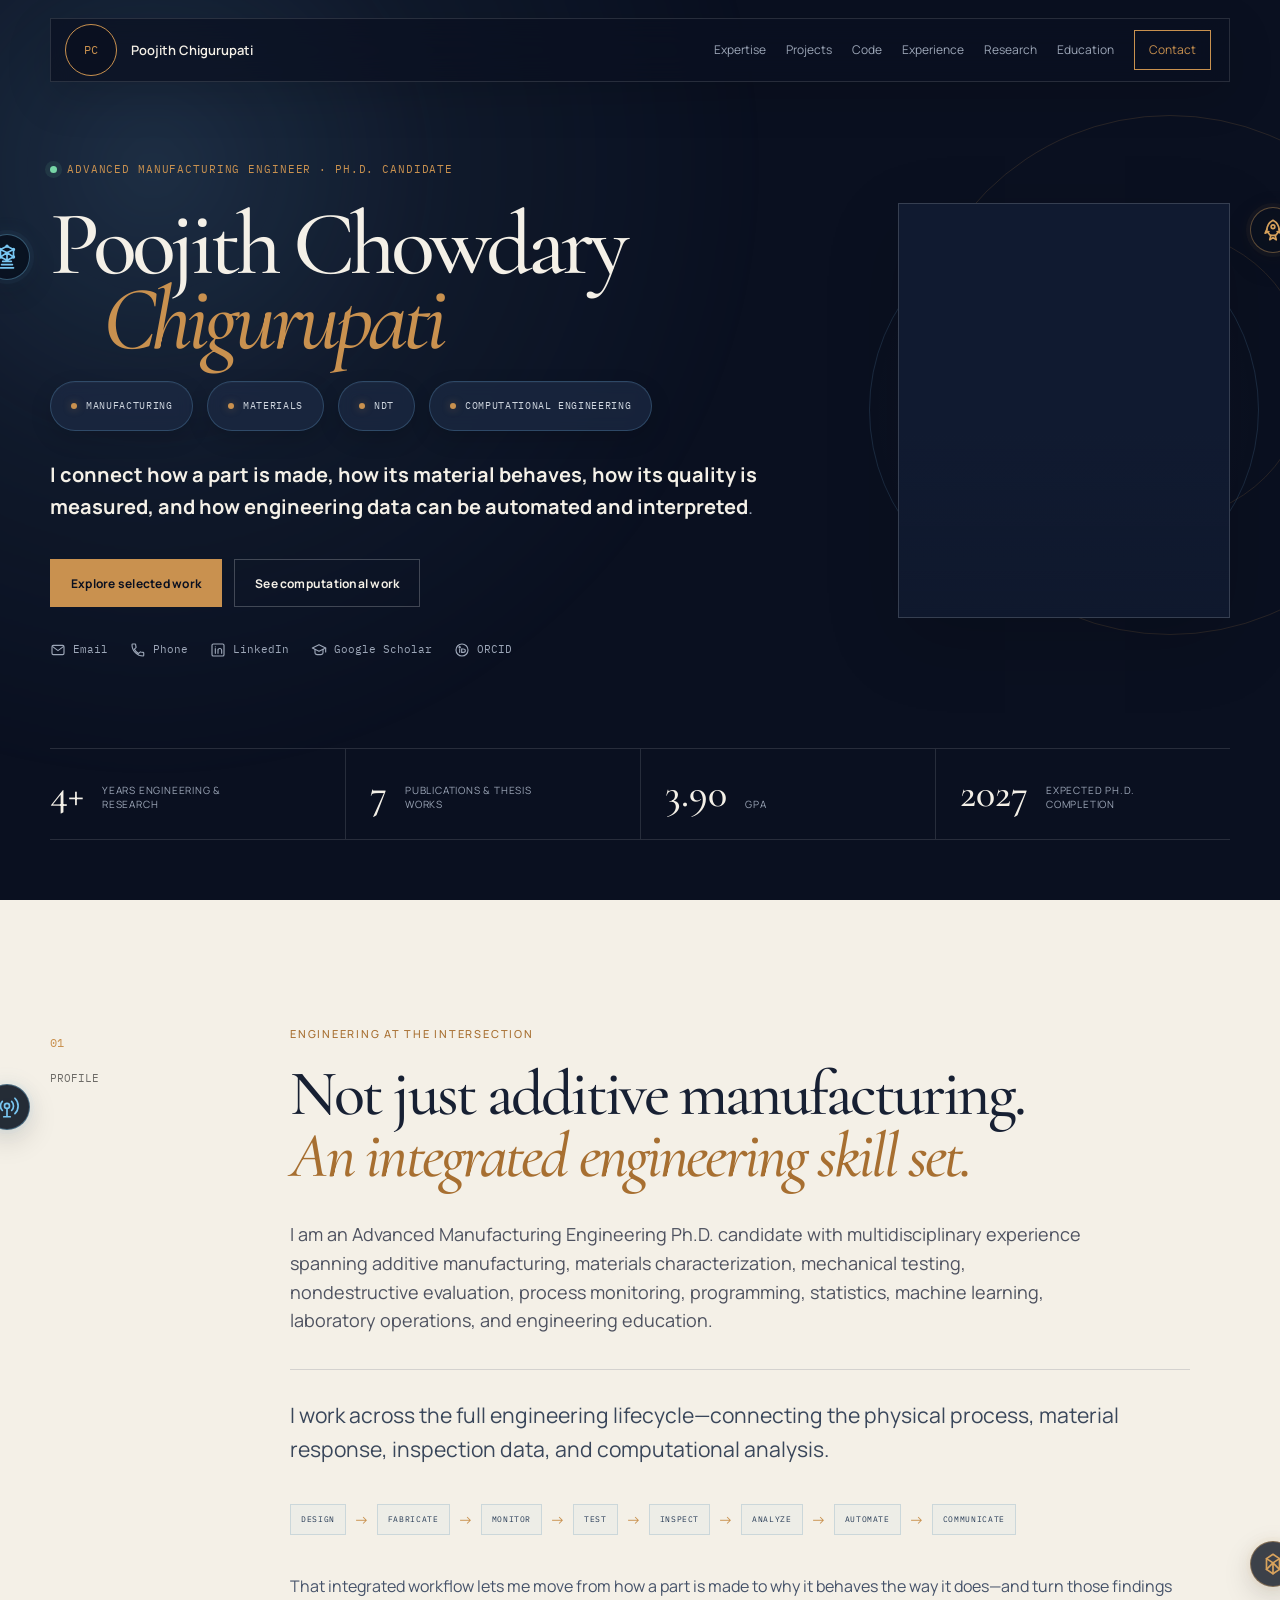
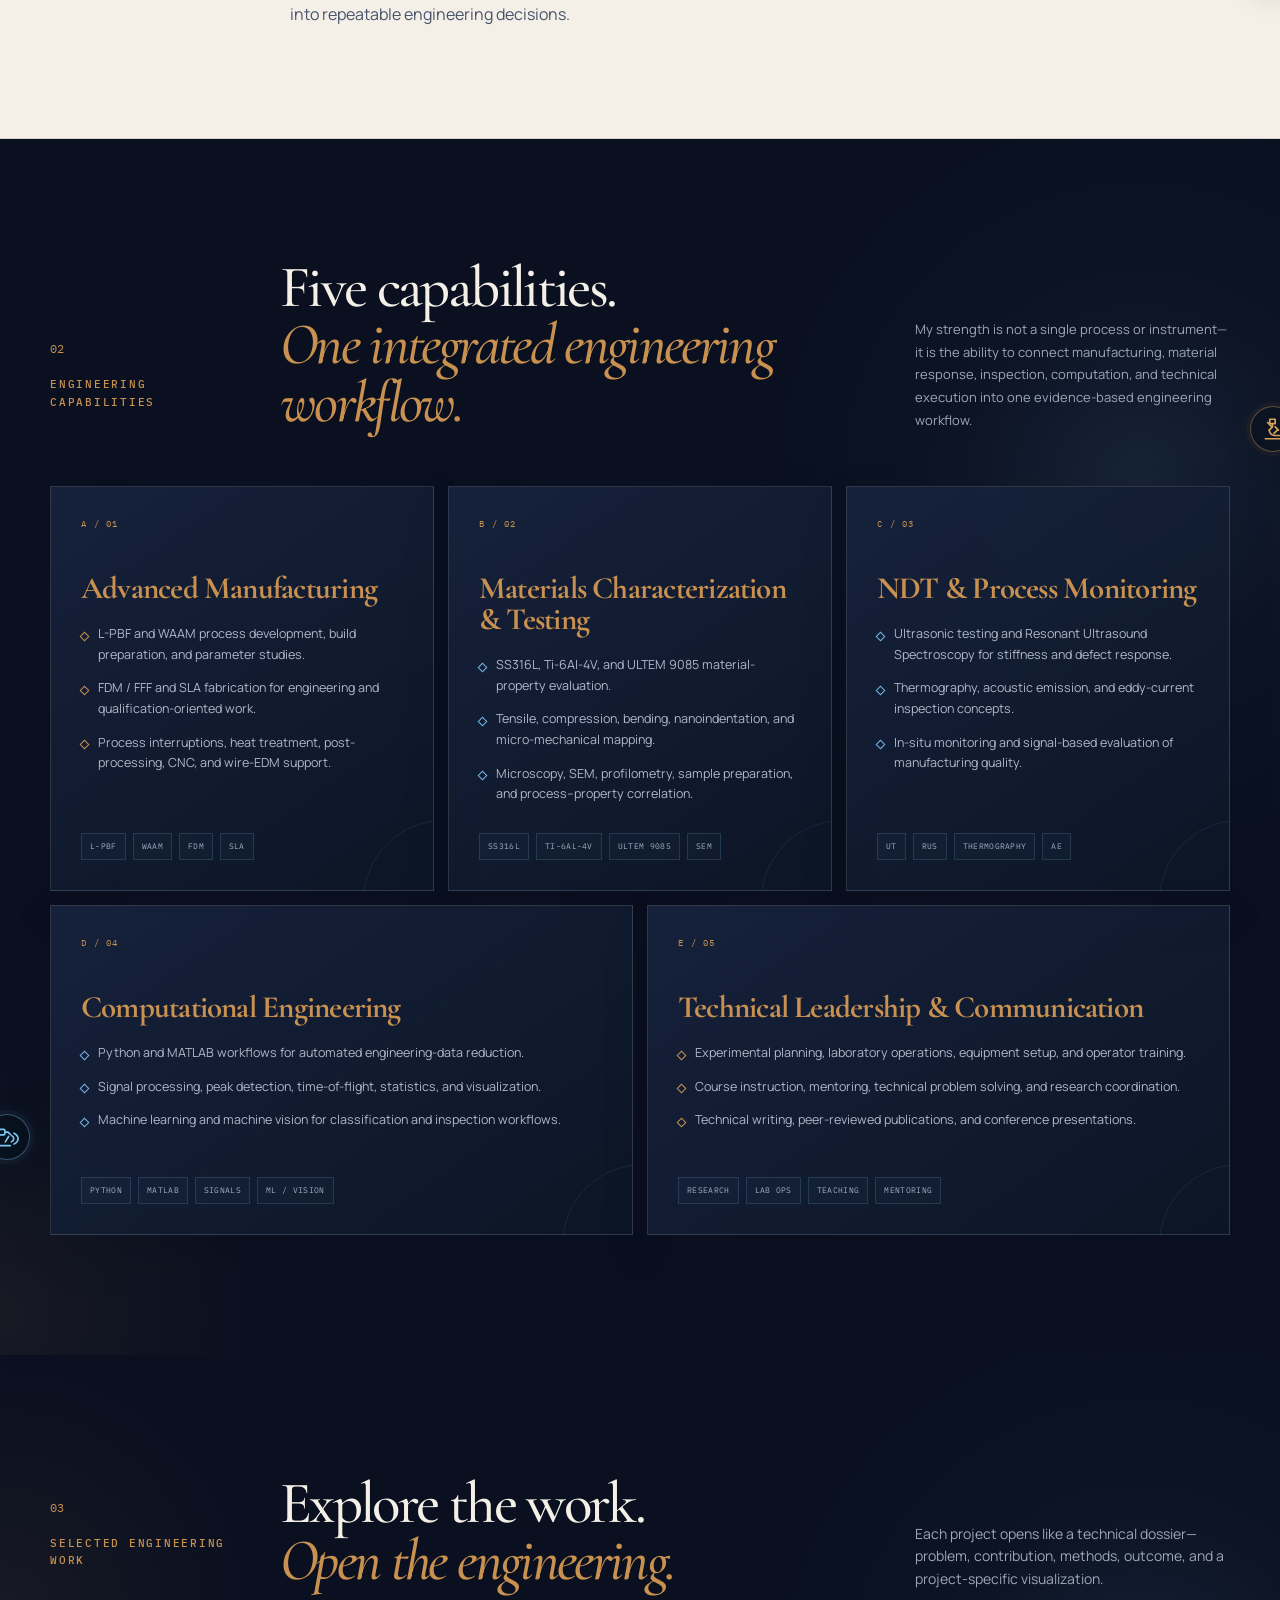
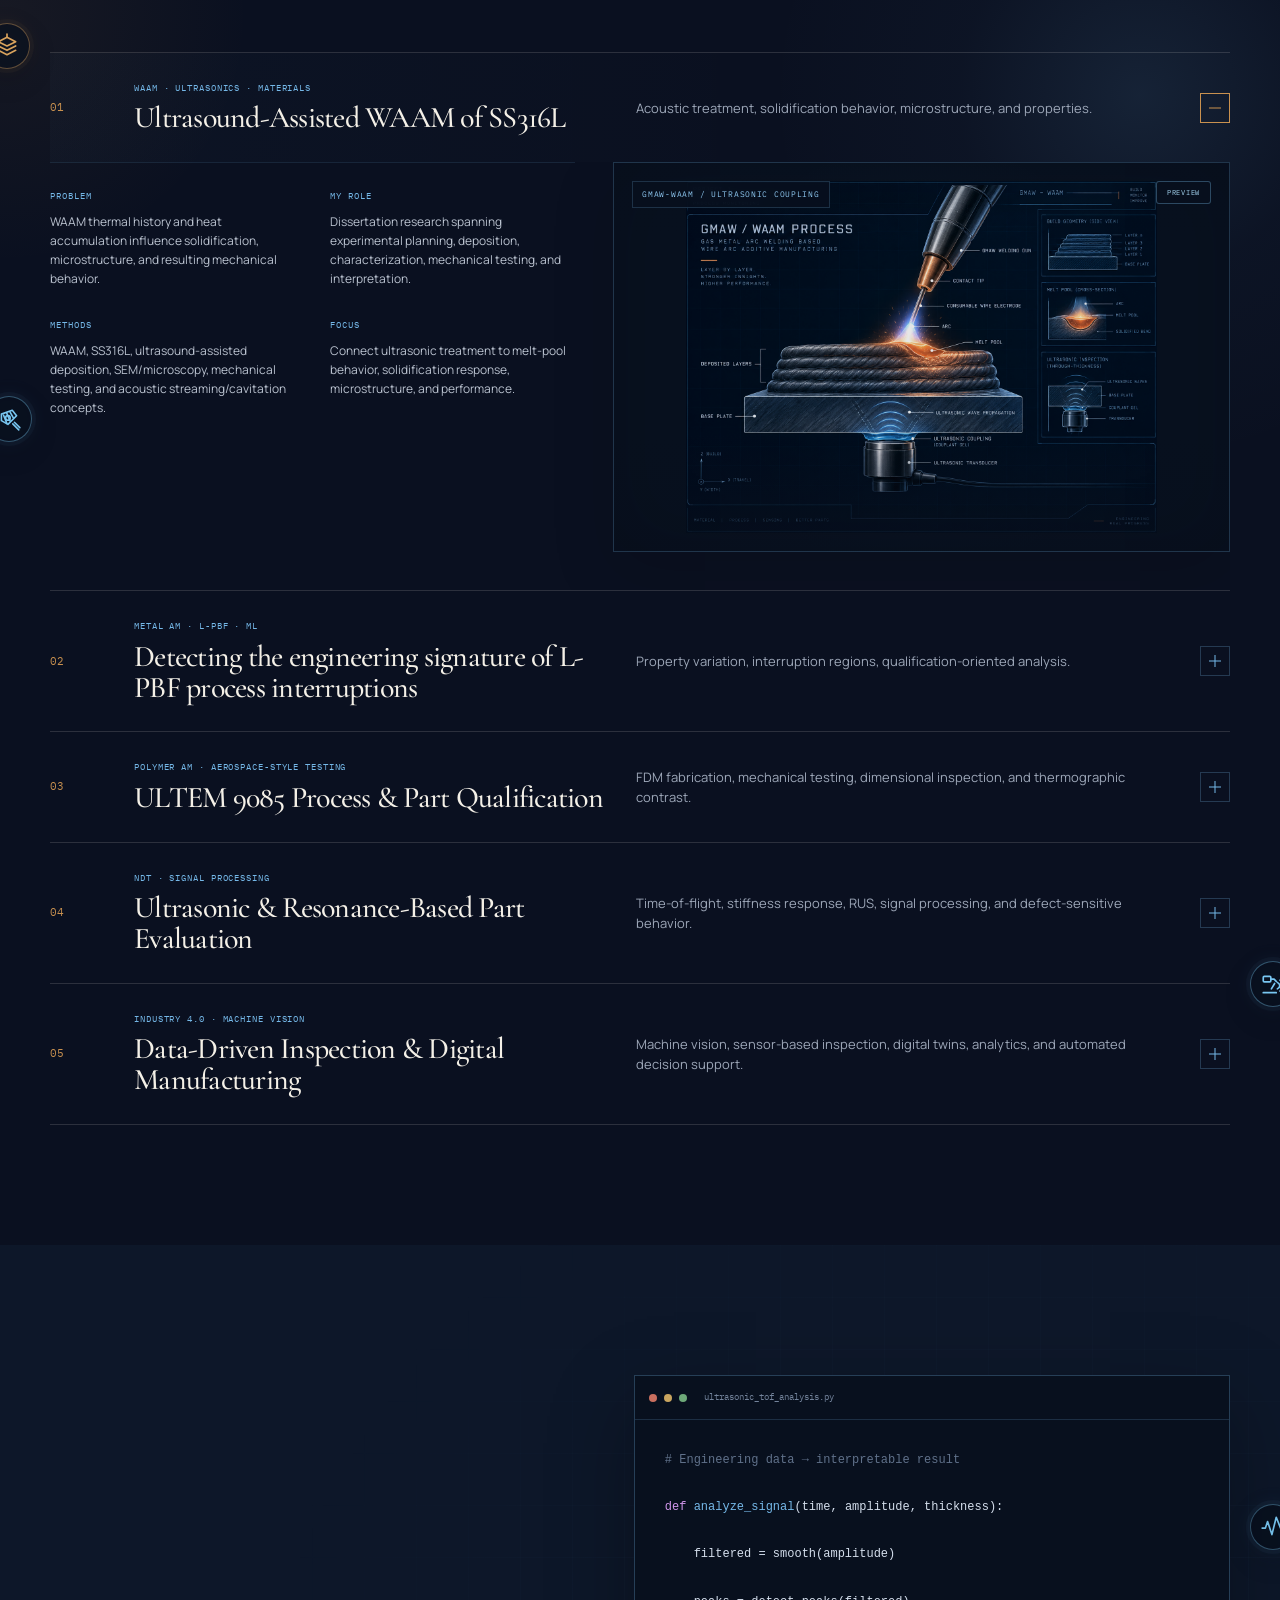
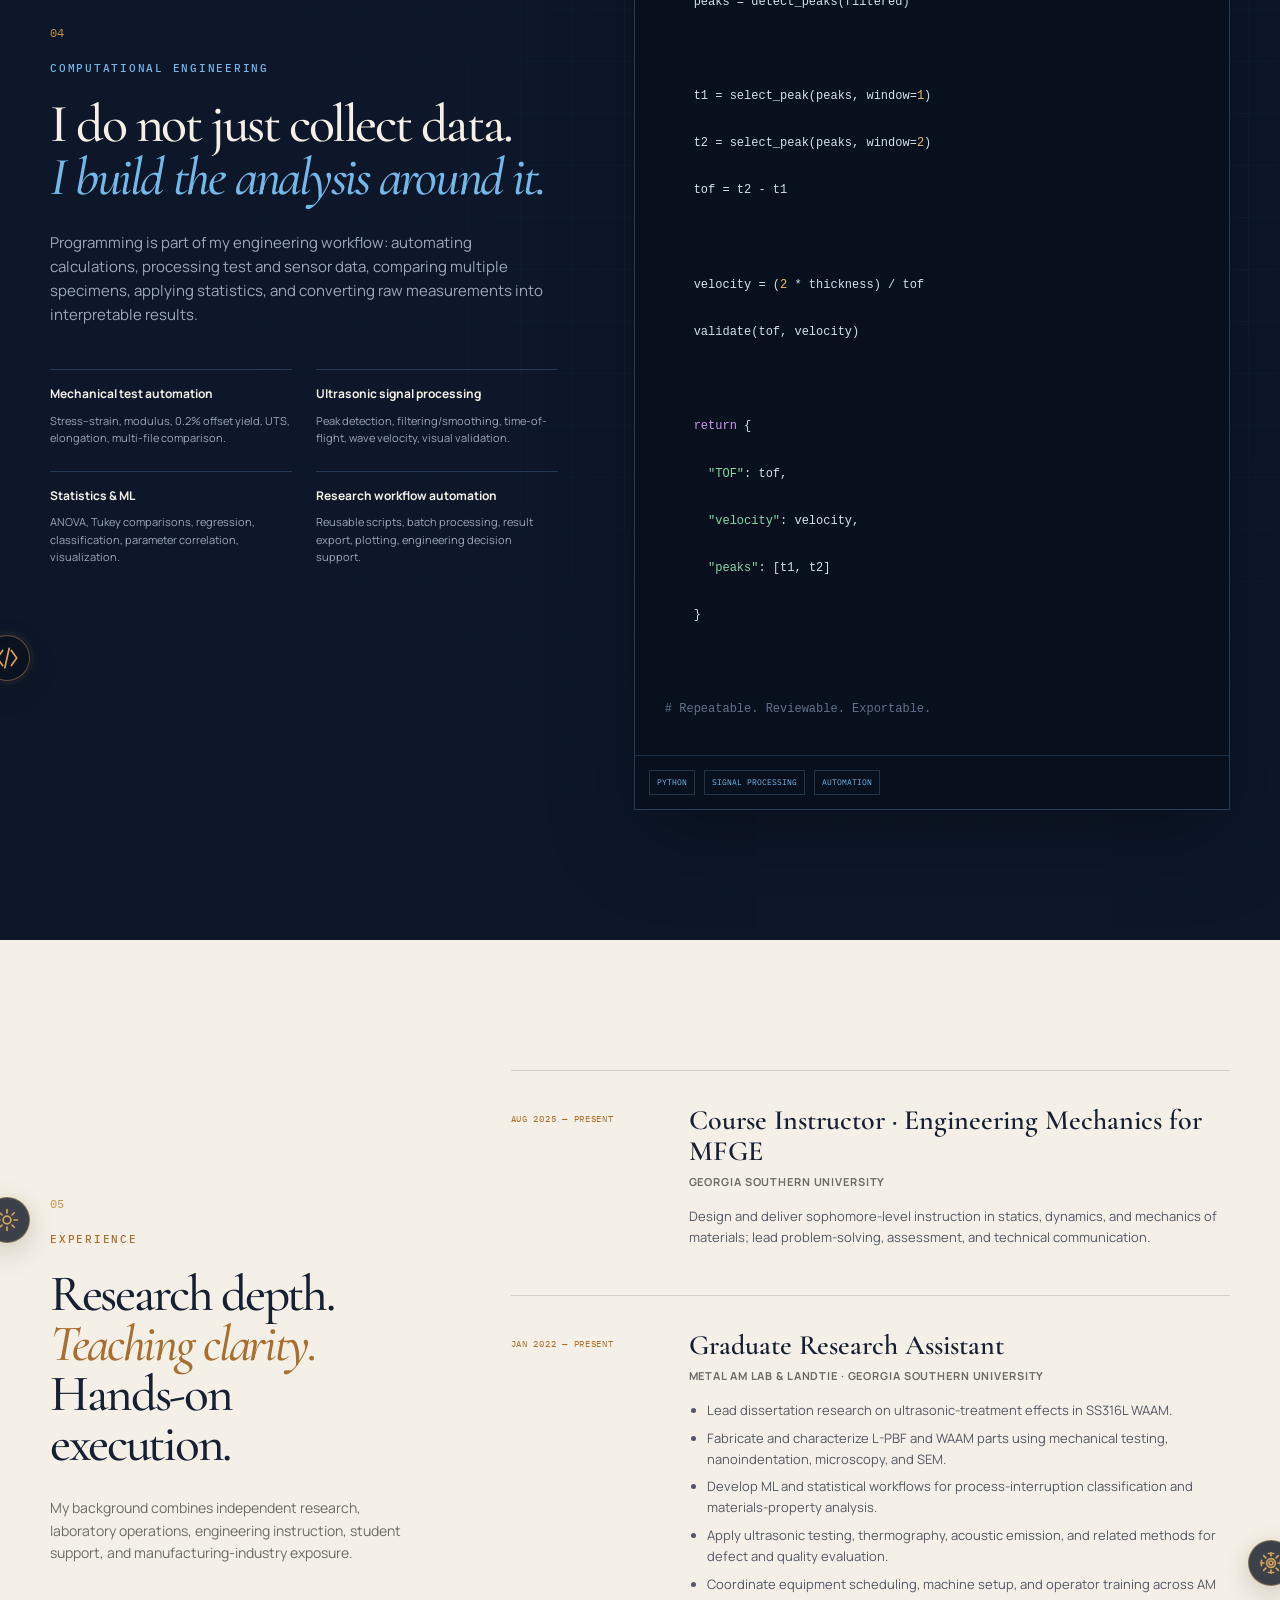
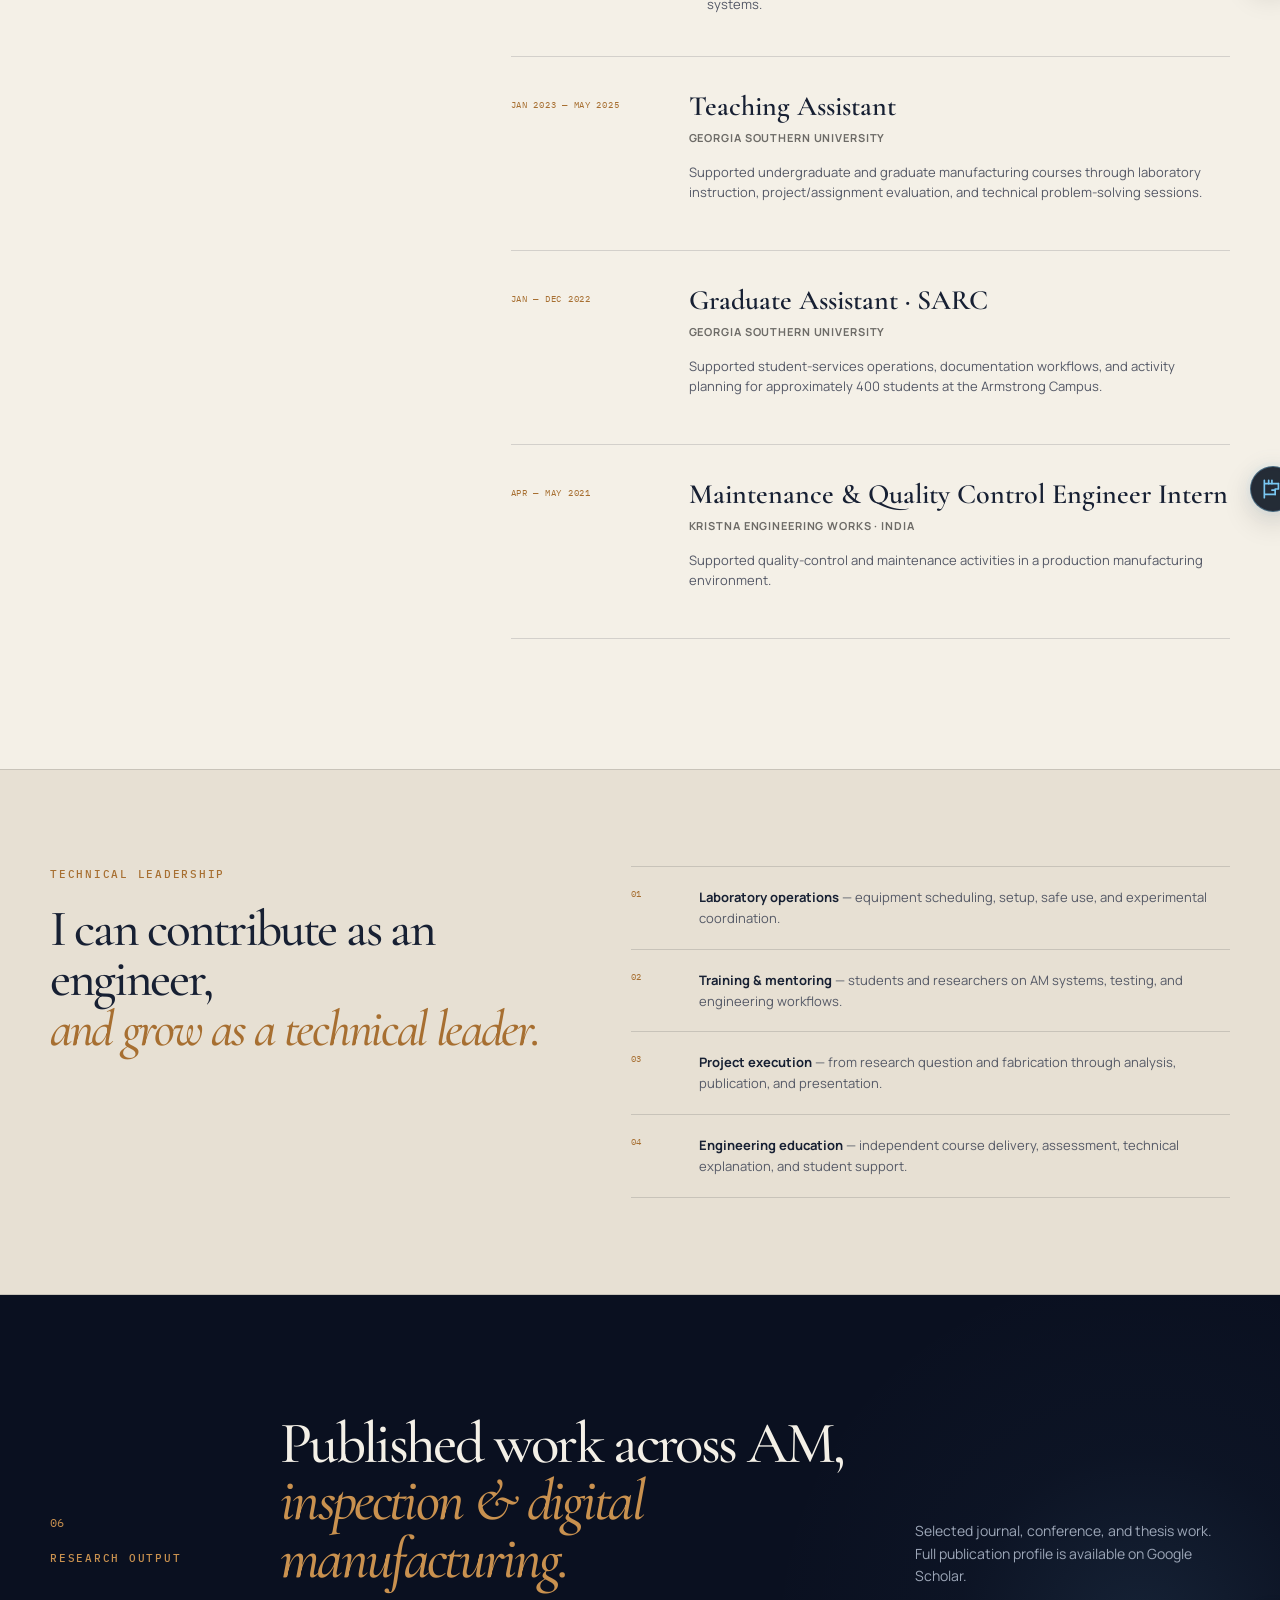
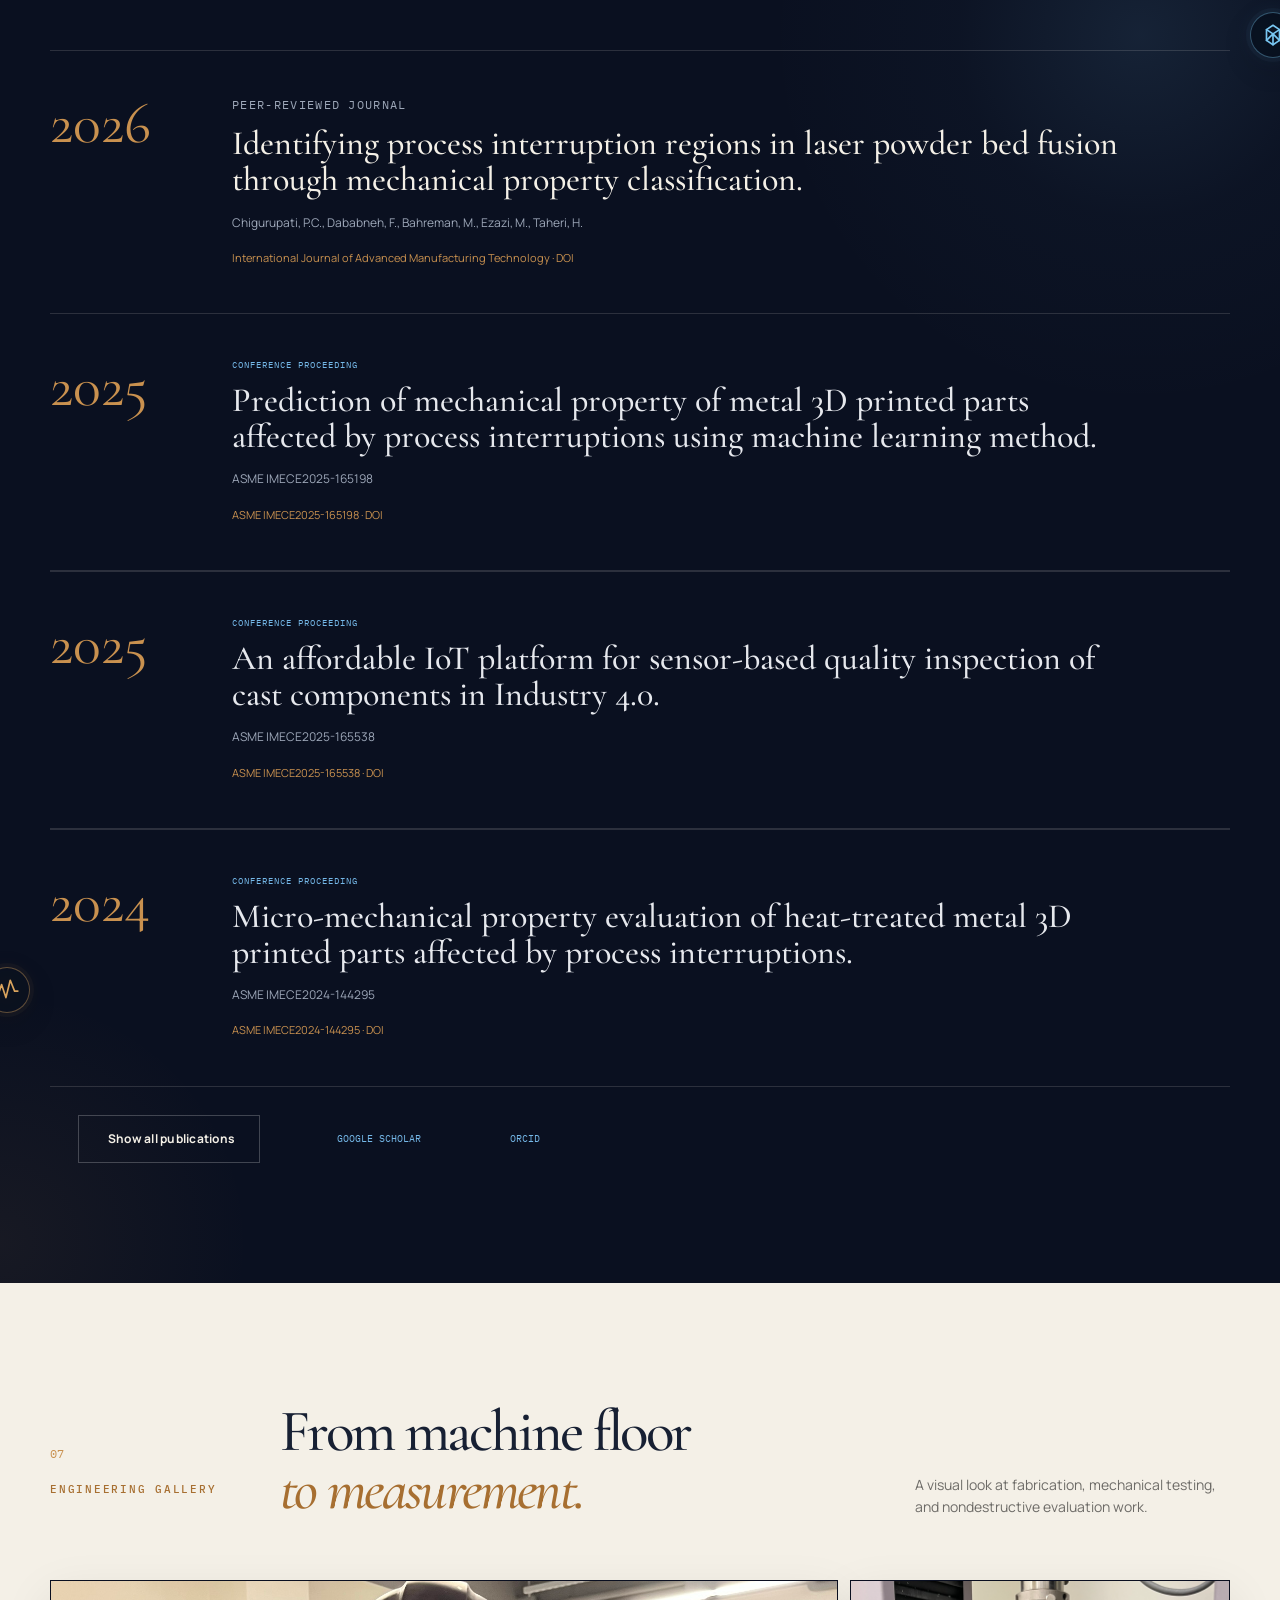
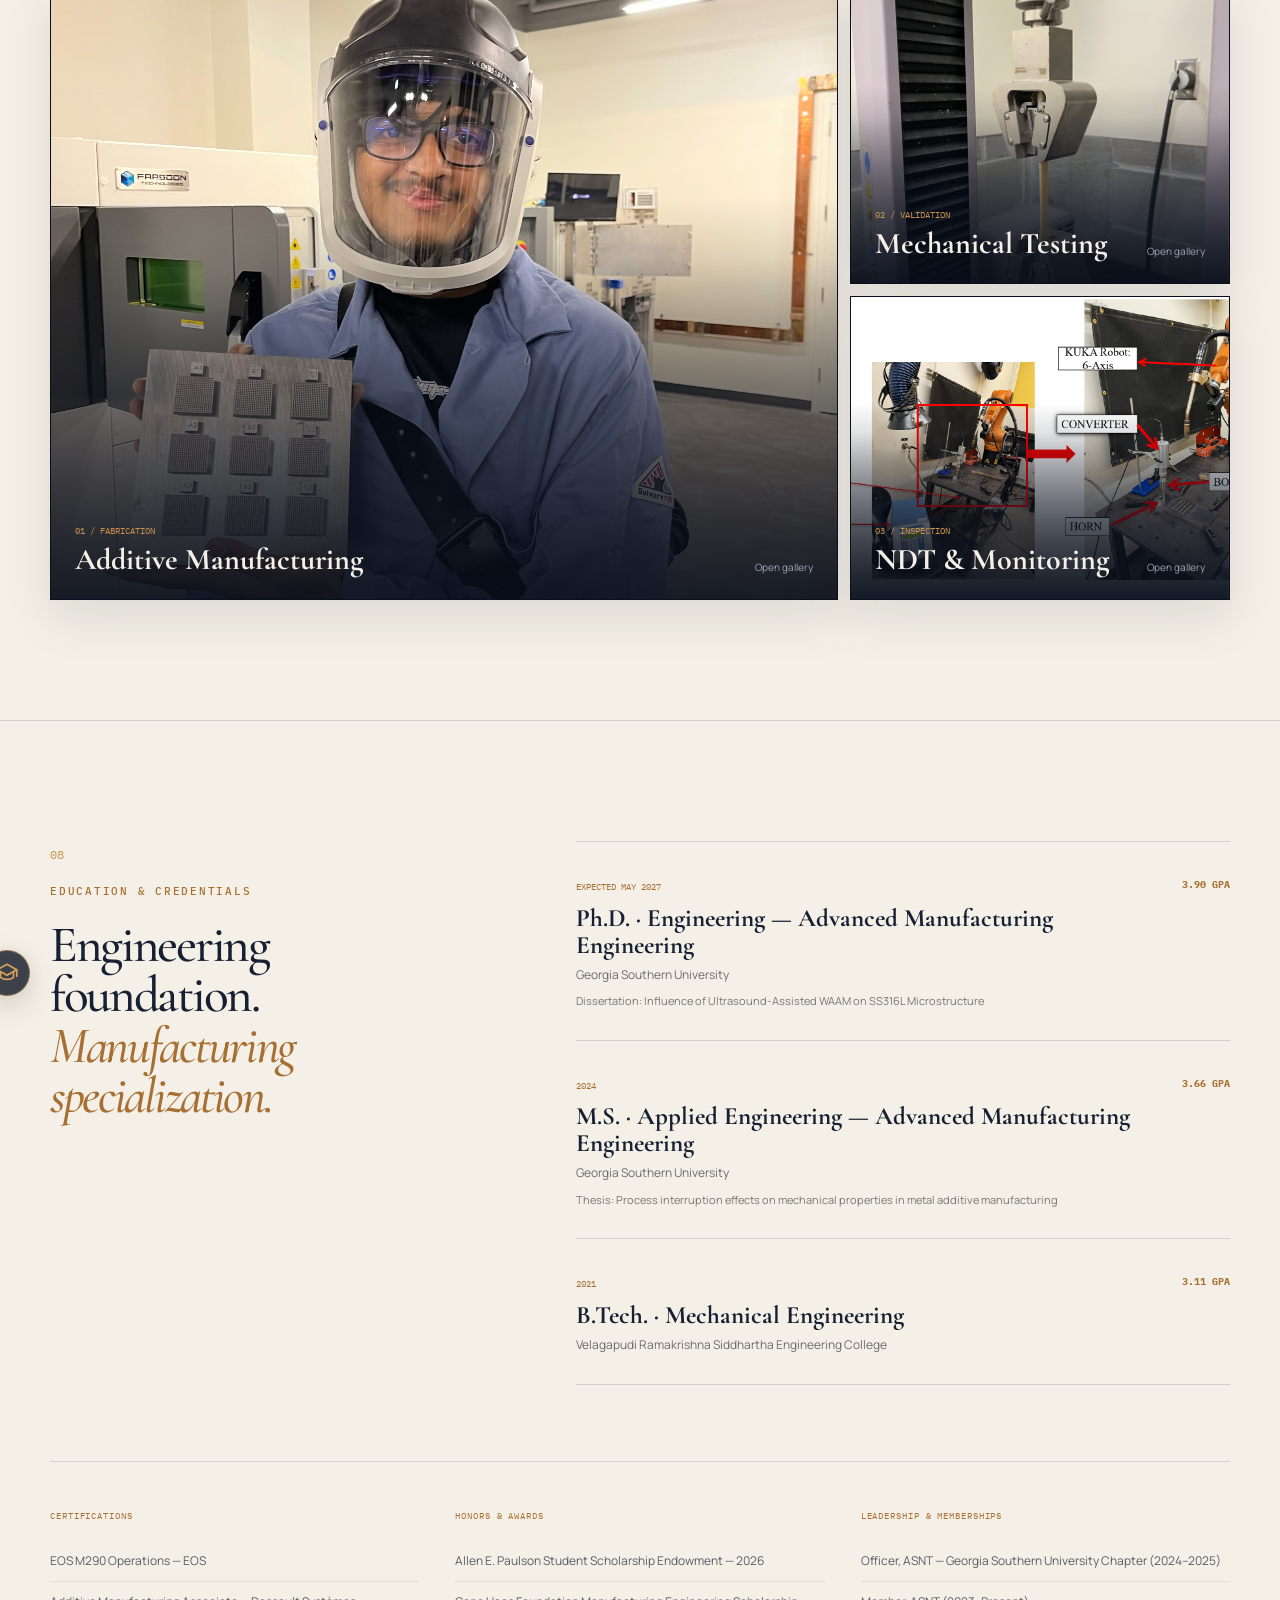
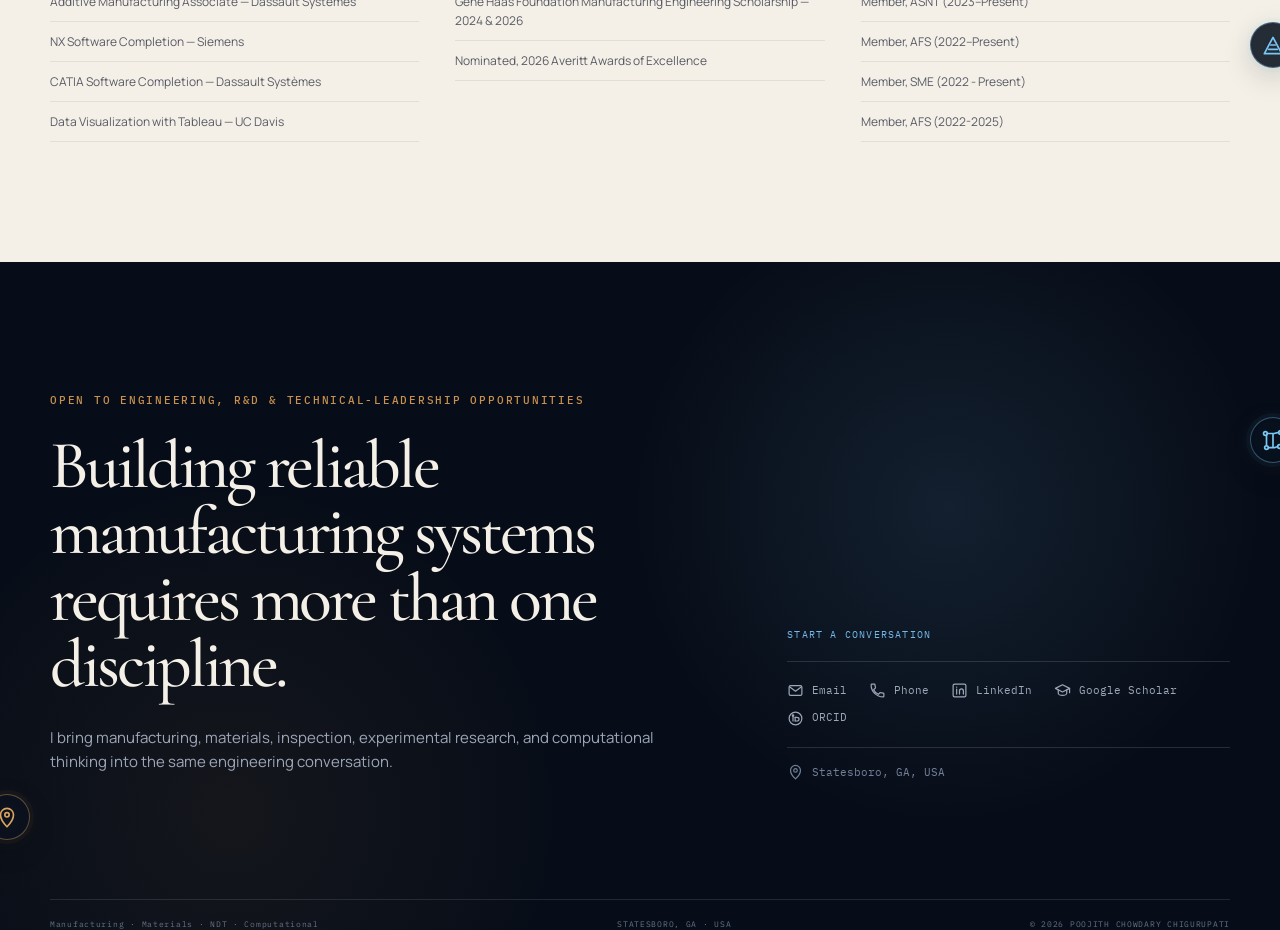
==== commit 10589490: "email" ====
--- a/index.html
+++ b/index.html
@@ -120,9 +120,9 @@
 
 <div class="hero-links mono">
 
-<a href="mailto:Poojithchigurupati99@gmail.com"><svg aria-hidden="true" class="inline-link-icon" viewbox="0 0 24 24"><rect height="14" rx="2" width="18" x="3" y="5"></rect><path d="M4 7l8 6 8-6"></path></svg><span>Email</span></a>
-
-<a class="meta-item" href="tel:+14793263481"><svg class="inline-link-icon" fill="none" stroke="currentColor" stroke-width="1.7" viewbox="0 0 24 24"><path d="M6.6 10.8c1.4 2.7 3.7 5 6.4 6.4l2.1-2.1c.3-.3.7-.4 1-.2 1.1.4 2.3.6 3.5.6.6 0 1 .4 1 1V20c0 .6-.4 1-1 1C10.7 21 3 13.3 3 4c0-.6.4-1 1-1h3.5c.6 0 1 .4 1 1 0 1.2.2 2.4.6 3.5.1.3 0 .7-.2 1z"></path></svg>Phone</a>
+<a href="mailto:poojithcc@outlook.com"><svg aria-hidden="true" class="inline-link-icon" viewbox="0 0 24 24"><rect height="14" rx="2" width="18" x="3" y="5"></rect><path d="M4 7l8 6 8-6"></path></svg><span>Email</span></a>
+
+<a class="meta-item" href="tel:+19124958439"><svg class="inline-link-icon" fill="none" stroke="currentColor" stroke-width="1.7" viewbox="0 0 24 24"><path d="M6.6 10.8c1.4 2.7 3.7 5 6.4 6.4l2.1-2.1c.3-.3.7-.4 1-.2 1.1.4 2.3.6 3.5.6.6 0 1 .4 1 1V20c0 .6-.4 1-1 1C10.7 21 3 13.3 3 4c0-.6.4-1 1-1h3.5c.6 0 1 .4 1 1 0 1.2.2 2.4.6 3.5.1.3 0 .7-.2 1z"></path></svg>Phone</a>
 
 <a href="https://www.linkedin.com/in/poojith-chowdary-chigurupati-46b5041a4" rel="noopener" target="_blank"><svg aria-hidden="true" class="inline-link-icon" viewbox="0 0 24 24"><rect height="18" rx="2" width="18" x="3" y="3"></rect><path d="M8 10v7M8 7.2v.1M12 17v-4.2c0-1.8 1.2-3 2.8-3s2.7 1.1 2.7 3V17M12 11v6"></path></svg><span>LinkedIn</span></a>
 
@@ -1066,9 +1066,9 @@
 
 <div class="contact-inline-links mono">
 
-<a href="mailto:Poojithchigurupati99@gmail.com"><svg aria-hidden="true" class="inline-link-icon" viewbox="0 0 24 24"><rect height="14" rx="2" width="18" x="3" y="5"></rect><path d="M4 7l8 6 8-6"></path></svg><span>Email</span></a>
-
-<a href="tel:+14793263481"><svg aria-hidden="true" class="inline-link-icon" viewbox="0 0 24 24"><path d="M6.6 10.8c1.5 3 3.8 5.3 6.6 6.6l2.2-2.2c.3-.3.7-.4 1.1-.2 1.1.4 2.2.6 3.4.6.6 0 1.1.5 1.1 1.1V20c0 .6-.5 1-1.1 1C10.6 21 3 13.4 3 4.1 3 3.5 3.4 3 4 3h3.4c.6 0 1.1.5 1.1 1.1 0 1.2.2 2.3.6 3.4.1.4 0 .8-.2 1.1z"></path></svg><span>Phone</span></a>
+<a href="mailto:poojithcc@outlook.com"><svg aria-hidden="true" class="inline-link-icon" viewbox="0 0 24 24"><rect height="14" rx="2" width="18" x="3" y="5"></rect><path d="M4 7l8 6 8-6"></path></svg><span>Email</span></a>
+
+<a href="tel:+19124958439"><svg aria-hidden="true" class="inline-link-icon" viewbox="0 0 24 24"><path d="M6.6 10.8c1.5 3 3.8 5.3 6.6 6.6l2.2-2.2c.3-.3.7-.4 1.1-.2 1.1.4 2.2.6 3.4.6.6 0 1.1.5 1.1 1.1V20c0 .6-.5 1-1.1 1C10.6 21 3 13.4 3 4.1 3 3.5 3.4 3 4 3h3.4c.6 0 1.1.5 1.1 1.1 0 1.2.2 2.3.6 3.4.1.4 0 .8-.2 1.1z"></path></svg><span>Phone</span></a>
 
 <a href="https://www.linkedin.com/in/poojith-chowdary-chigurupati-46b5041a4" rel="noopener" target="_blank"><svg aria-hidden="true" class="inline-link-icon" viewbox="0 0 24 24"><rect height="18" rx="2" width="18" x="3" y="3"></rect><path d="M8 10v7M8 7.2v.1M12 17v-4.2c0-1.8 1.2-3 2.8-3s2.7 1.1 2.7 3V17M12 11v6"></path></svg><span>LinkedIn</span></a>
 
--- a/style.css
+++ b/style.css
@@ -262,7 +262,7 @@
 
 /* GALLERY */
 .gallery-grid{display:grid;grid-template-columns:1.35fr .65fr;grid-template-rows:1fr 1fr;gap:12px;min-height:620px}
-.gallery-card{position:relative;border:0;padding:0;background:var(--ink);overflow:hidden;cursor:pointer;text-align:left}.gallery-card-large{grid-row:1/span 2}.gallery-image{position:absolute;inset:0;background-size:cover;background-position:center;transition:transform .45s ease,filter .45s ease}.printing-image{background-image:linear-gradient(to top,rgba(10,16,32,.7),transparent 55%),url('assets/images/works/3d-printing/01.JPEG')}.testing-image{background-image:linear-gradient(to top,rgba(10,16,32,.75),transparent 55%),url('assets/images/works/testing/01.JPEG')}.ndt-image{background-image:linear-gradient(to top,rgba(10,16,32,.75),transparent 55%),url('assets/images/works/ndt/01.JPEG')}.gallery-card:hover .gallery-image{transform:scale(1.035);filter:saturate(1.08)}
+.gallery-card{position:relative;border:0;padding:0;background:var(--ink);overflow:hidden;cursor:pointer;text-align:left}.gallery-card-large{grid-row:1/span 2}.gallery-image{position:absolute;inset:0;background-size:cover;background-position:center;transition:transform .45s ease,filter .45s ease}.printing-image{background-image:linear-gradient(to top,rgba(10,16,32,.7),transparent 55%),url('assets/images/works/3d-printing/01.JPEG')}.testing-image{background-image:linear-gradient(to top,rgba(10,16,32,.75),transparent 55%),url('assets/images/works/testing/01.JPEG')}.ndt-image{background-image:linear-gradient(to top,rgba(10,16,32,.75),transparent 55%),url('assets/images/works/ndt/01.png')}.gallery-card:hover .gallery-image{transform:scale(1.035);filter:saturate(1.08)}
 .gallery-overlay{position:absolute;inset:auto 0 0;padding:24px;color:var(--cream);display:grid;grid-template-columns:1fr auto;gap:7px;align-items:end}.gallery-overlay span{font-size:9px;color:var(--copper);grid-column:1/3}.gallery-overlay strong{font-family:var(--serif);font-size:30px;line-height:1}.gallery-overlay em{font-style:normal;font-size:10px;color:var(--muted-dark)}
 
 /* EDUCATION */
@@ -2770,8 +2770,8 @@
 }
 
 .modal-media:nth-child(5n + 1){
-  grid-column:span 2;
-  aspect-ratio:16 / 9;
+  grid-column:auto !important;
+  aspect-ratio:4 / 3 !important;
 }
 
 .gallery-preview-trigger{
@@ -2886,7 +2886,7 @@
   .gallery-modal{padding:12px}
   .modal-panel{width:100%;max-height:calc(100dvh - 24px)}
   .modal-grid{grid-template-columns:repeat(2,minmax(0,1fr))}
-  .modal-media:nth-child(5n + 1){grid-column:span 2}
+  .modal-media:nth-child(5n + 1){grid-column:auto !important}
 }
 
 @media (max-width:560px){
@@ -2908,3 +2908,119 @@
   }
 }
 
+/* =========================================================
+   ENGINEERING GALLERY — CLEAN UNIFORM GRID
+   Definitive final override
+   ========================================================= */
+
+.modal-grid{
+  display:grid !important;
+  grid-template-columns:repeat(3,minmax(0,1fr)) !important;
+  gap:10px !important;
+  padding:10px !important;
+}
+
+.modal-media,
+.modal-media:nth-child(5n + 1){
+  grid-column:auto !important;
+  aspect-ratio:4 / 3 !important;
+  position:relative;
+  overflow:hidden;
+  background:#101a30;
+  border:1px solid rgba(117,184,232,.12);
+}
+
+.gallery-preview-trigger{
+  position:absolute;
+  inset:0;
+  width:100%;
+  height:100%;
+  padding:0;
+  border:0;
+  background:#0a1020;
+  cursor:zoom-in;
+  overflow:hidden;
+}
+
+.gallery-preview-trigger img{
+  width:100%;
+  height:100%;
+  display:block;
+  object-fit:cover;
+  object-position:center;
+  transition:transform .35s ease,filter .35s ease;
+}
+
+.modal-media > video{
+  width:100%;
+  height:100%;
+  display:block;
+  object-fit:cover;
+  background:#000;
+}
+
+.gallery-preview-trigger:hover img{
+  transform:scale(1.025);
+  filter:saturate(1.05) contrast(1.02);
+}
+
+.gallery-preview-trigger::after{
+  content:"VIEW";
+  position:absolute;
+  right:10px;
+  bottom:10px;
+  padding:6px 9px;
+  border:1px solid rgba(117,184,232,.30);
+  border-radius:3px;
+  background:rgba(8,16,30,.80);
+  color:#b7dff8;
+  font-family:var(--mono);
+  font-size:7px;
+  letter-spacing:.10em;
+  opacity:0;
+  transform:translateY(4px);
+  transition:
+    opacity .2s ease,
+    transform .2s ease,
+    border-color .2s ease,
+    color .2s ease;
+}
+
+.gallery-preview-trigger:hover::after,
+.gallery-preview-trigger:focus-visible::after{
+  opacity:1;
+  transform:none;
+  color:var(--copper);
+  border-color:rgba(201,145,79,.55);
+}
+
+@media (max-width:900px){
+  .modal-grid{
+    grid-template-columns:repeat(2,minmax(0,1fr)) !important;
+  }
+
+  .modal-media,
+  .modal-media:nth-child(5n + 1){
+    grid-column:auto !important;
+  }
+}
+
+@media (max-width:560px){
+  .modal-grid{
+    grid-template-columns:1fr !important;
+    gap:7px !important;
+    padding:7px !important;
+  }
+
+  .modal-media,
+  .modal-media:nth-child(5n + 1){
+    grid-column:auto !important;
+    aspect-ratio:4 / 3 !important;
+  }
+
+  .gallery-preview-trigger::after{
+    opacity:1;
+    transform:none;
+  }
+}
+
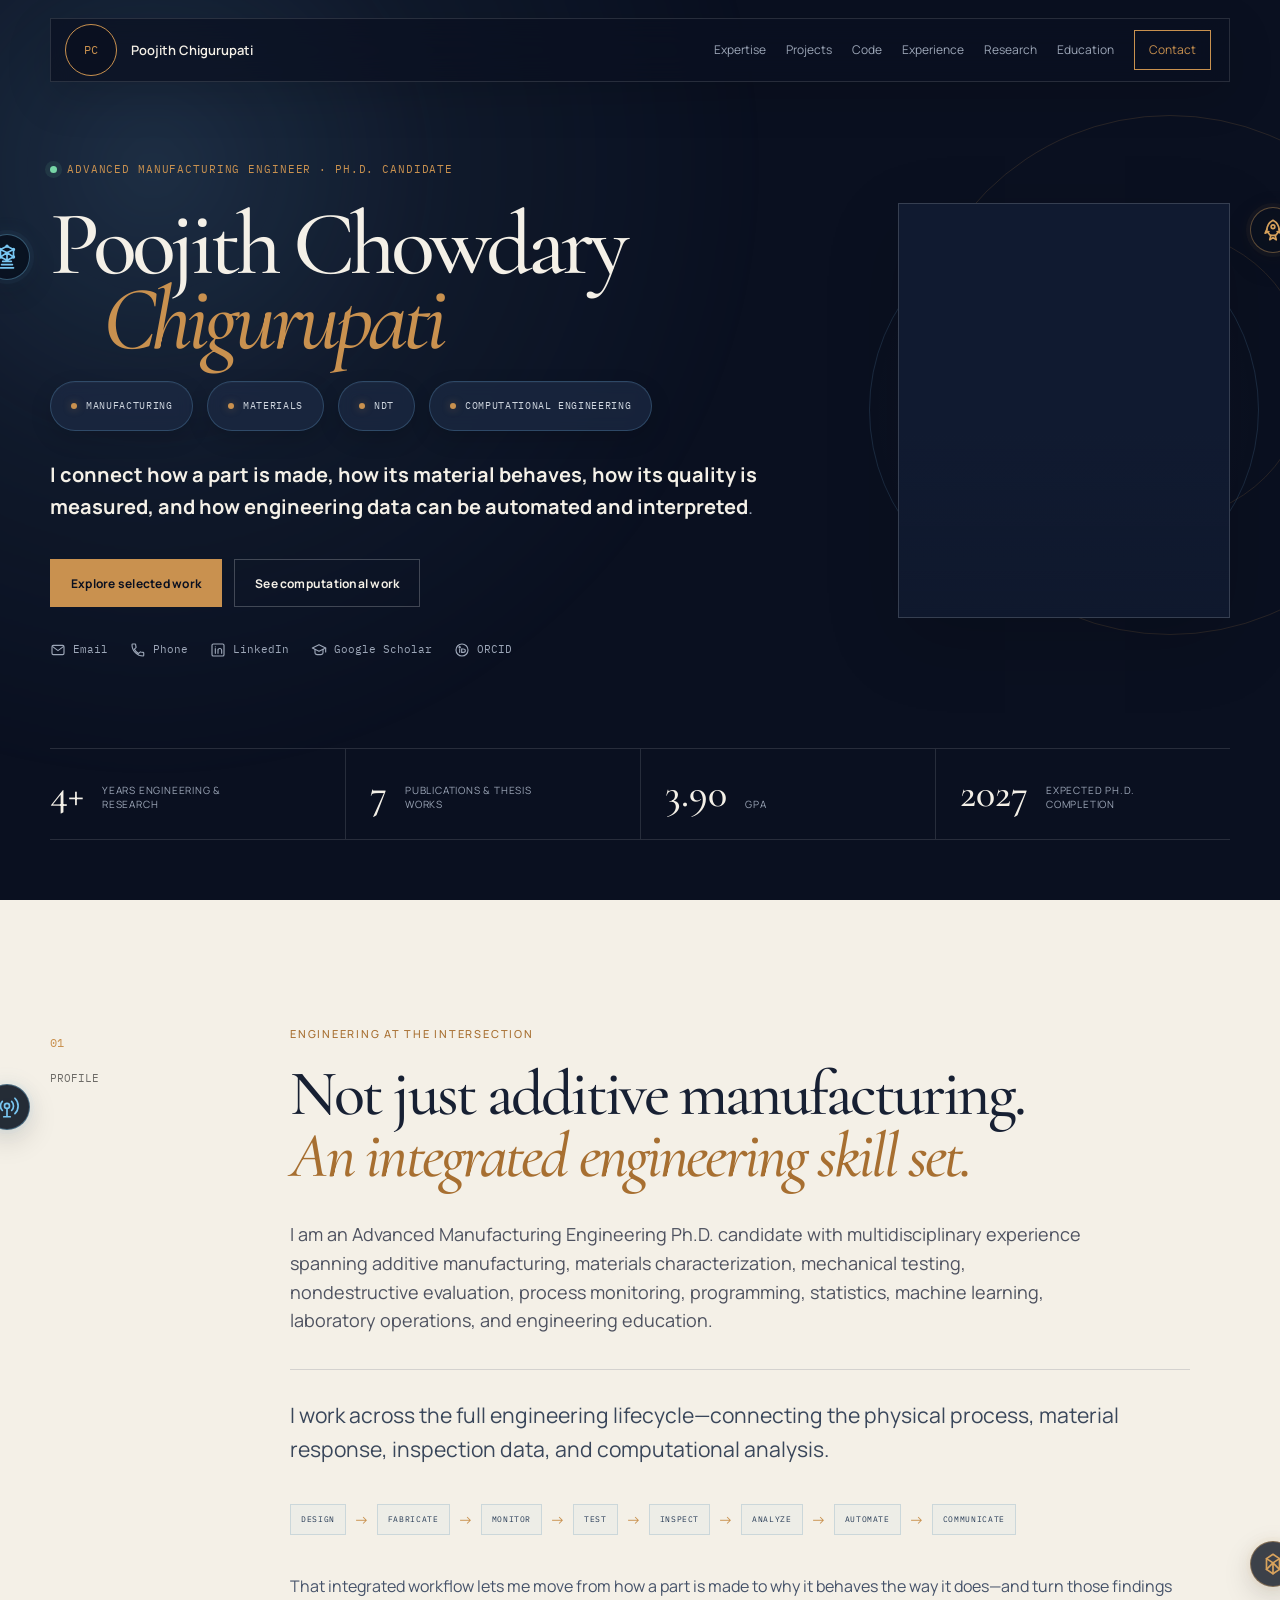
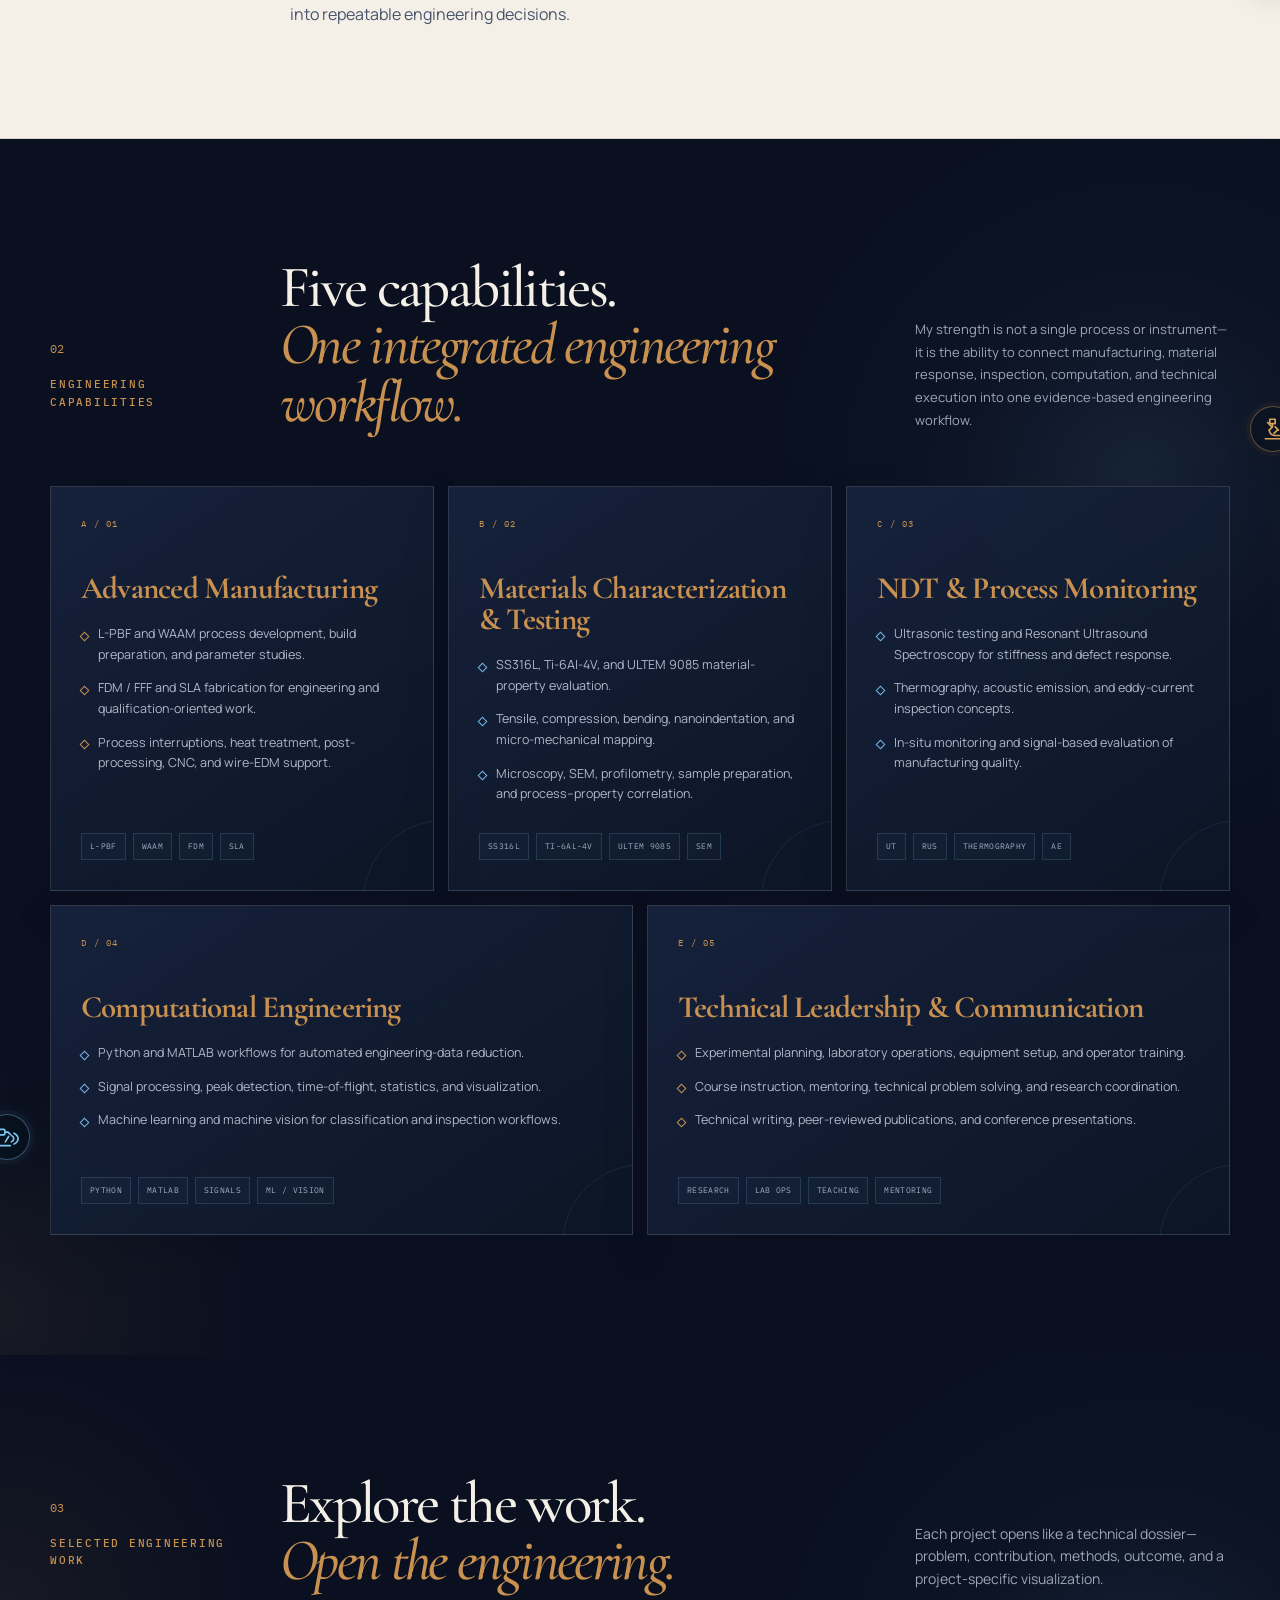
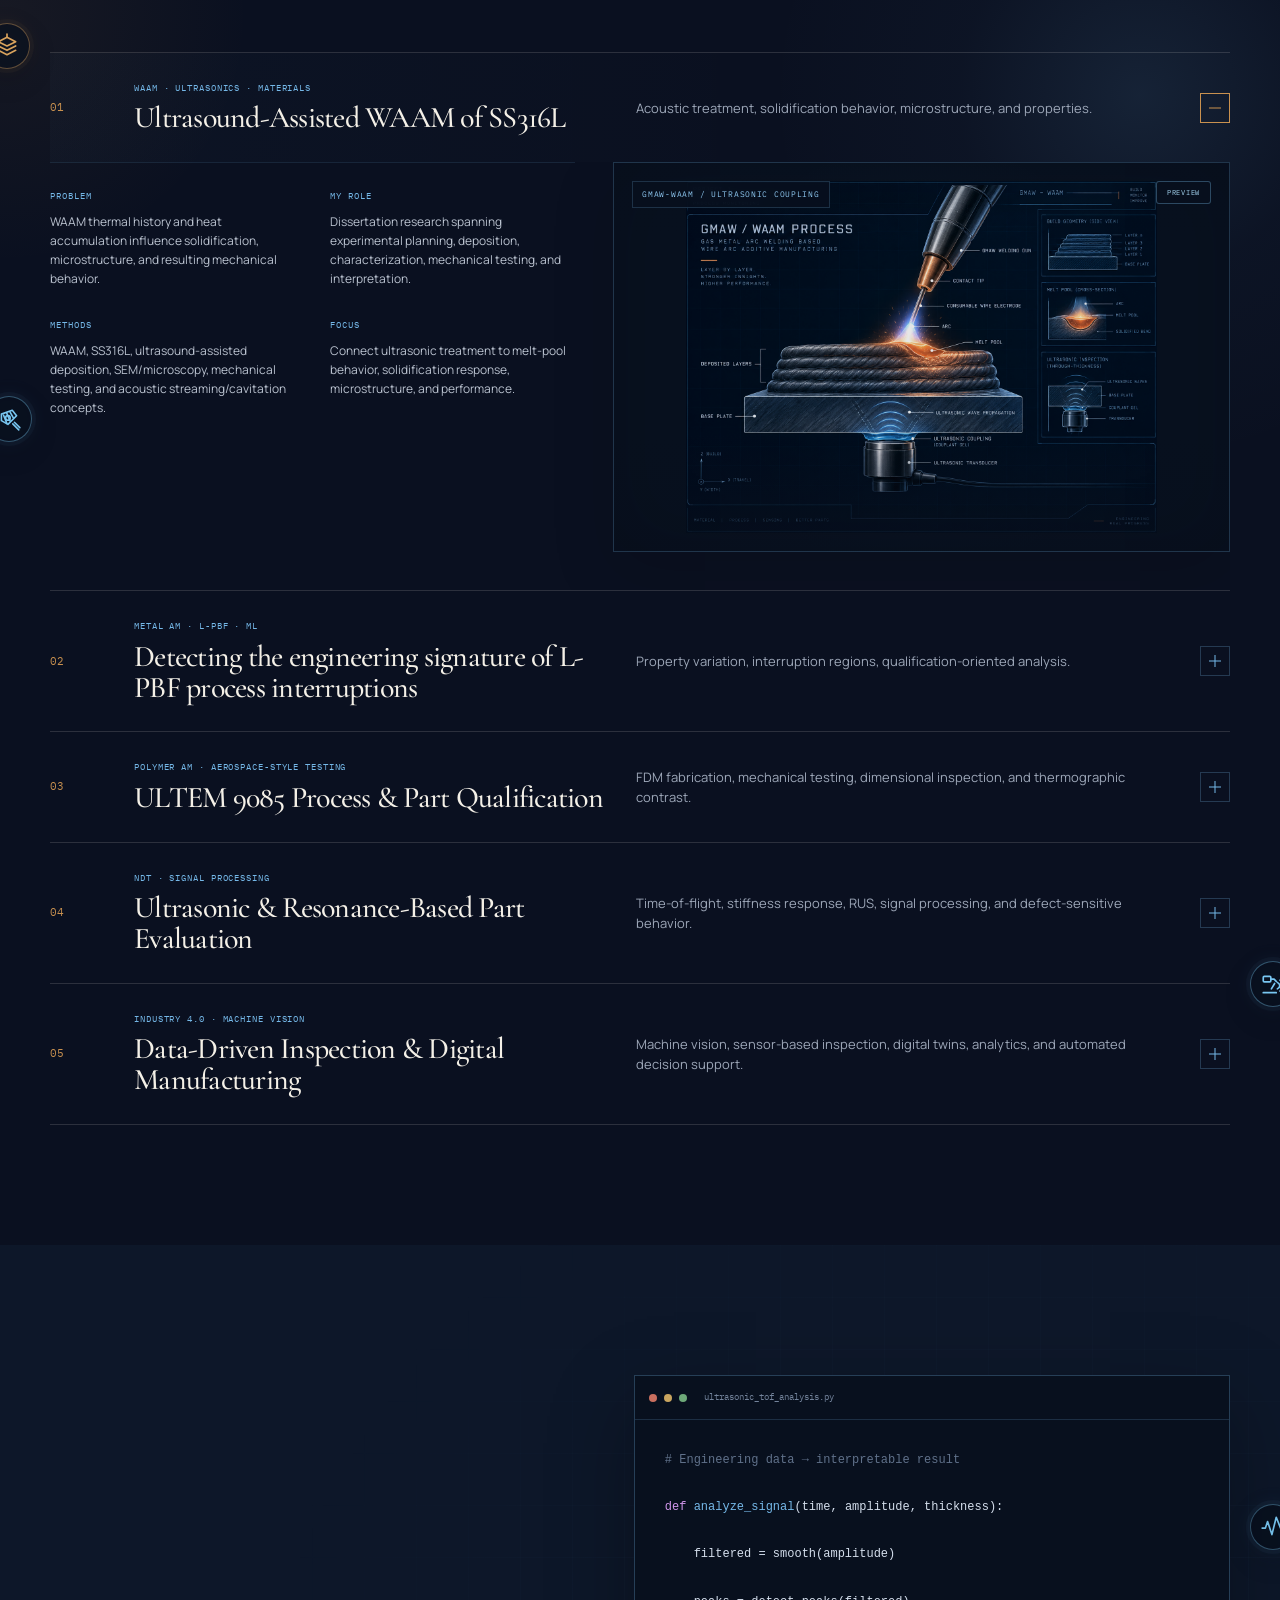
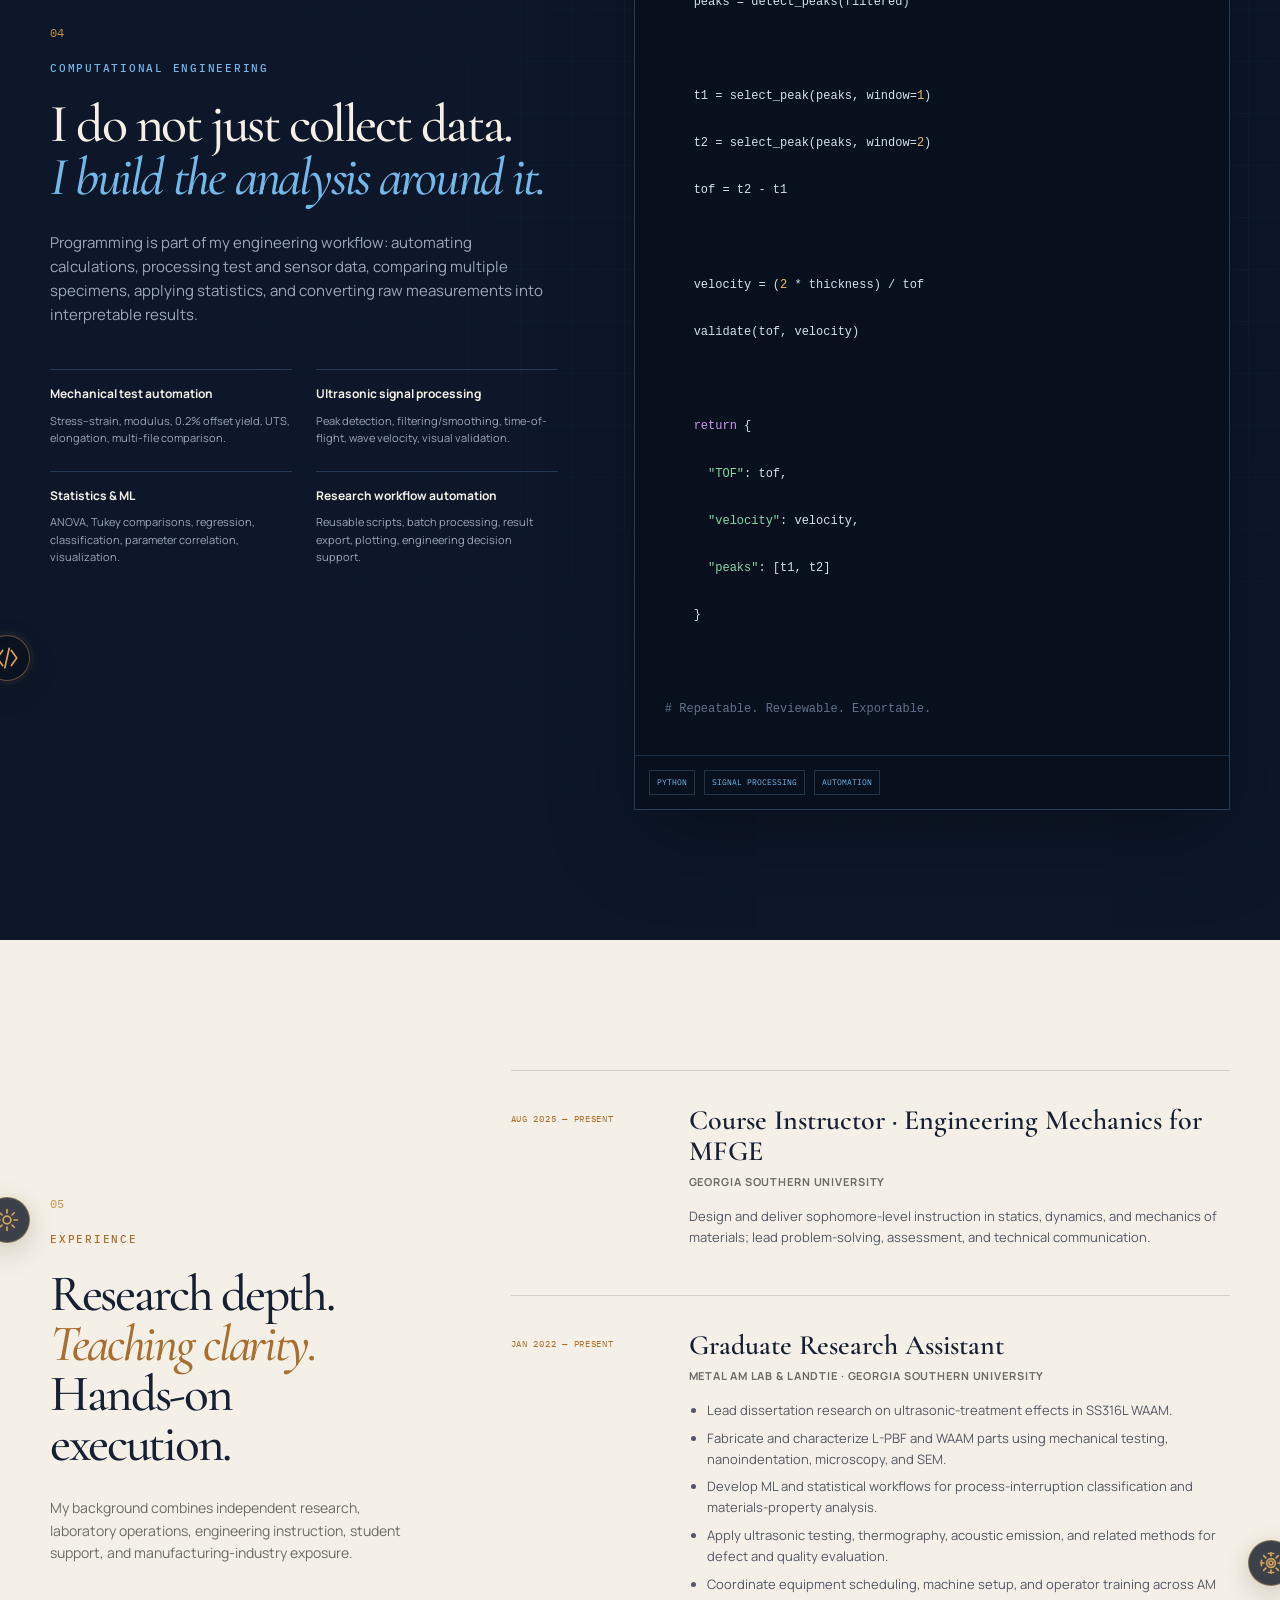
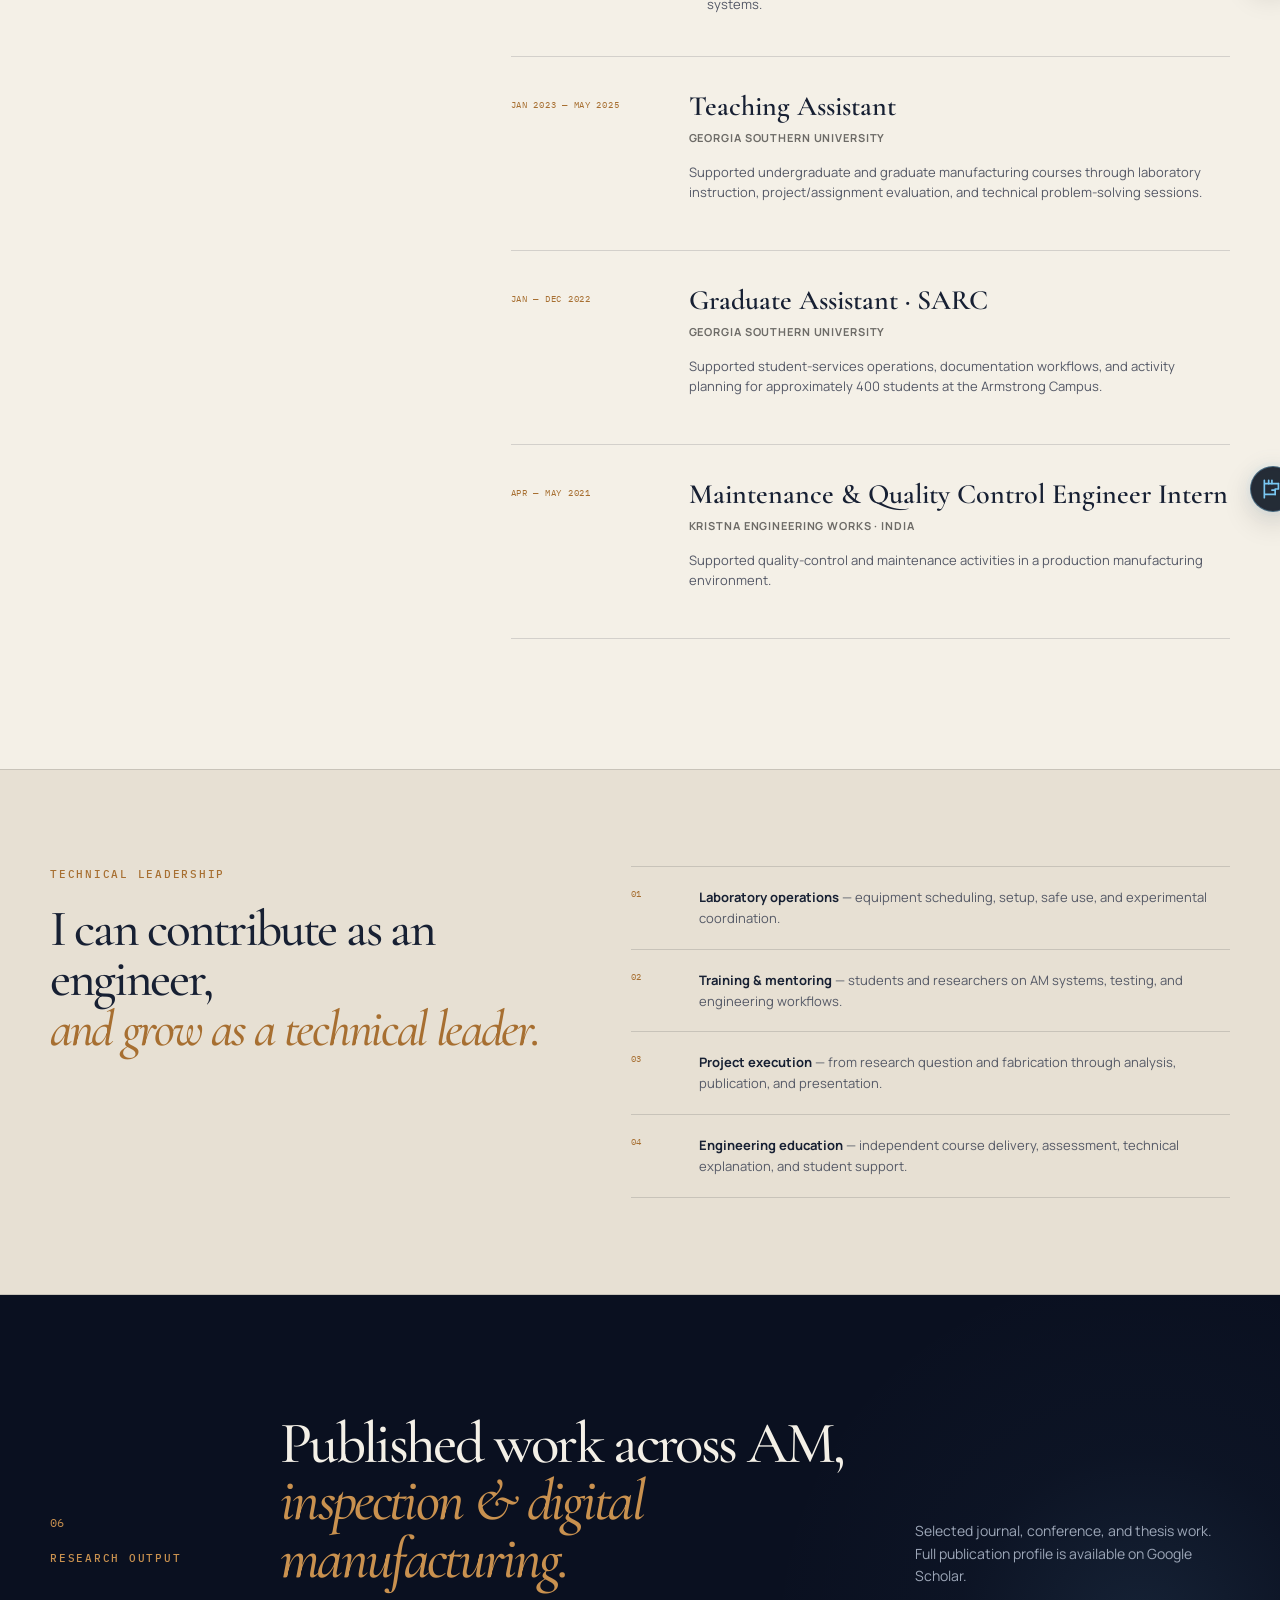
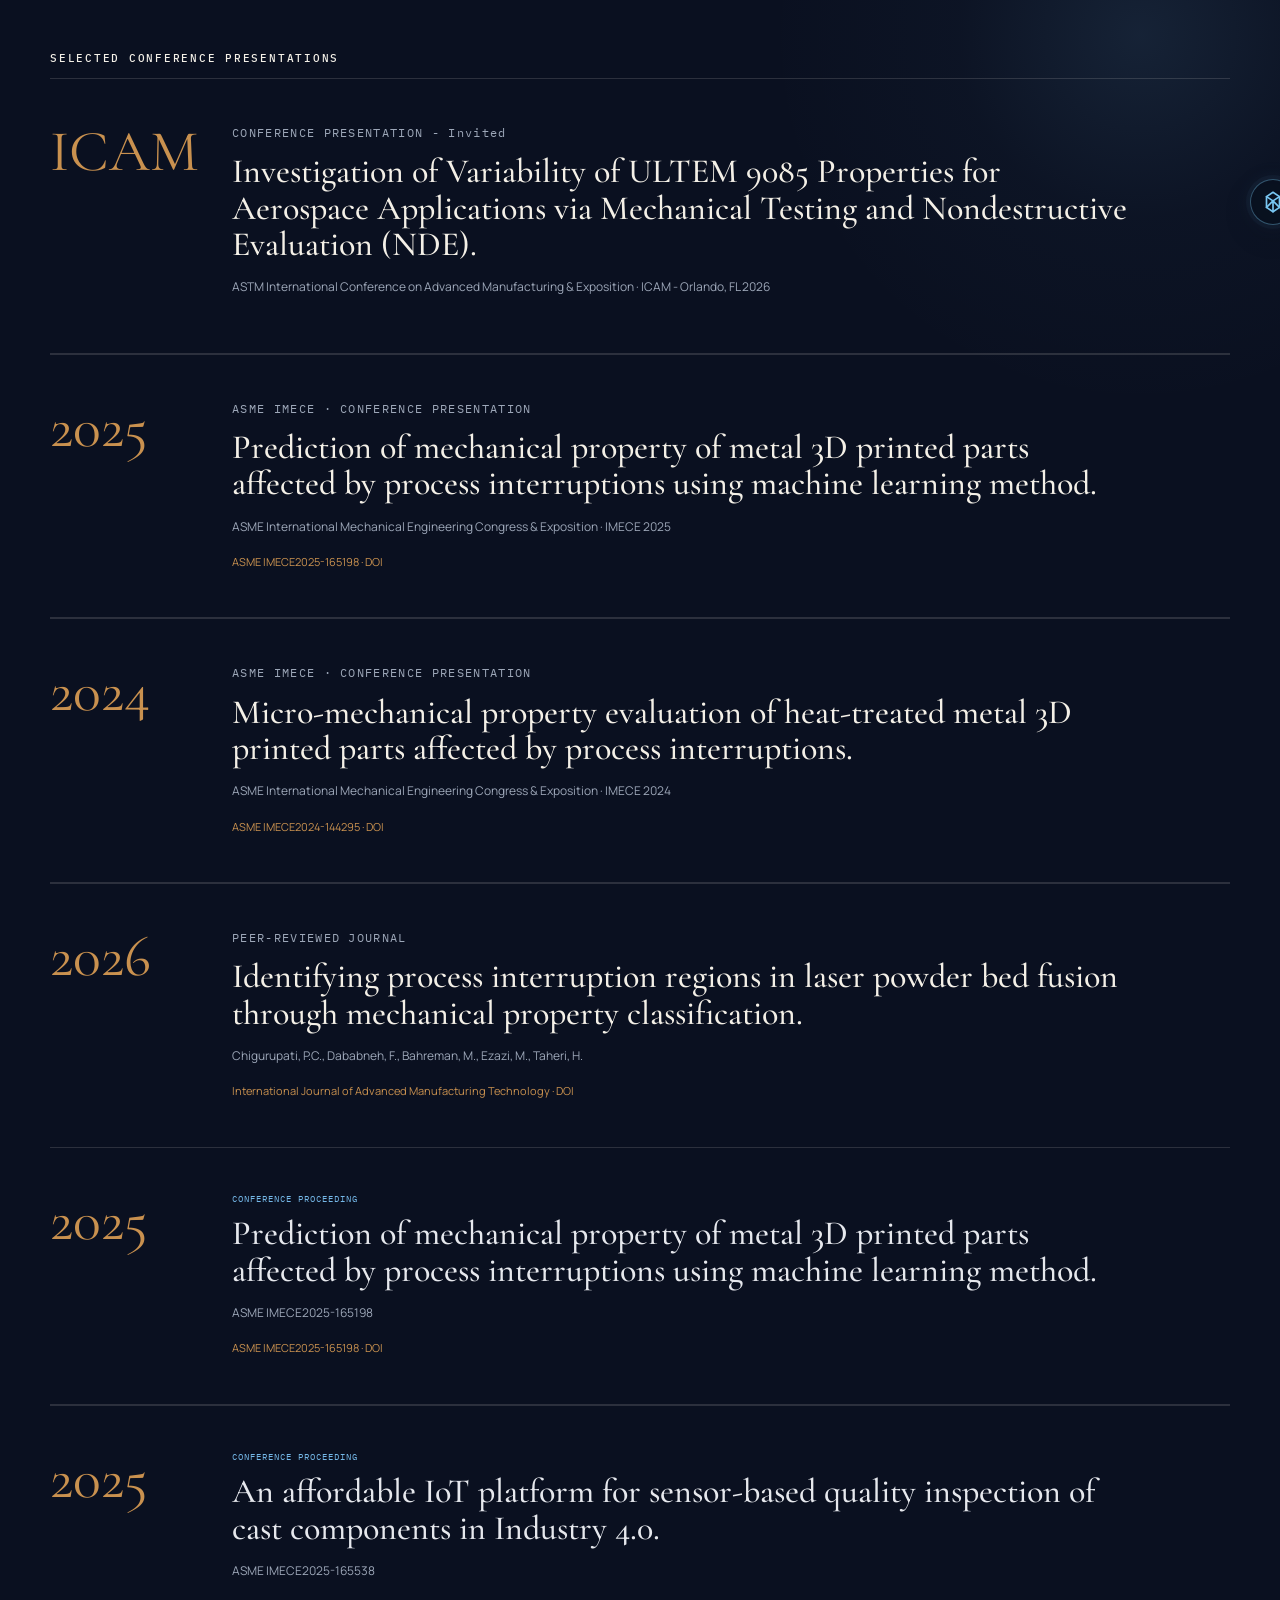
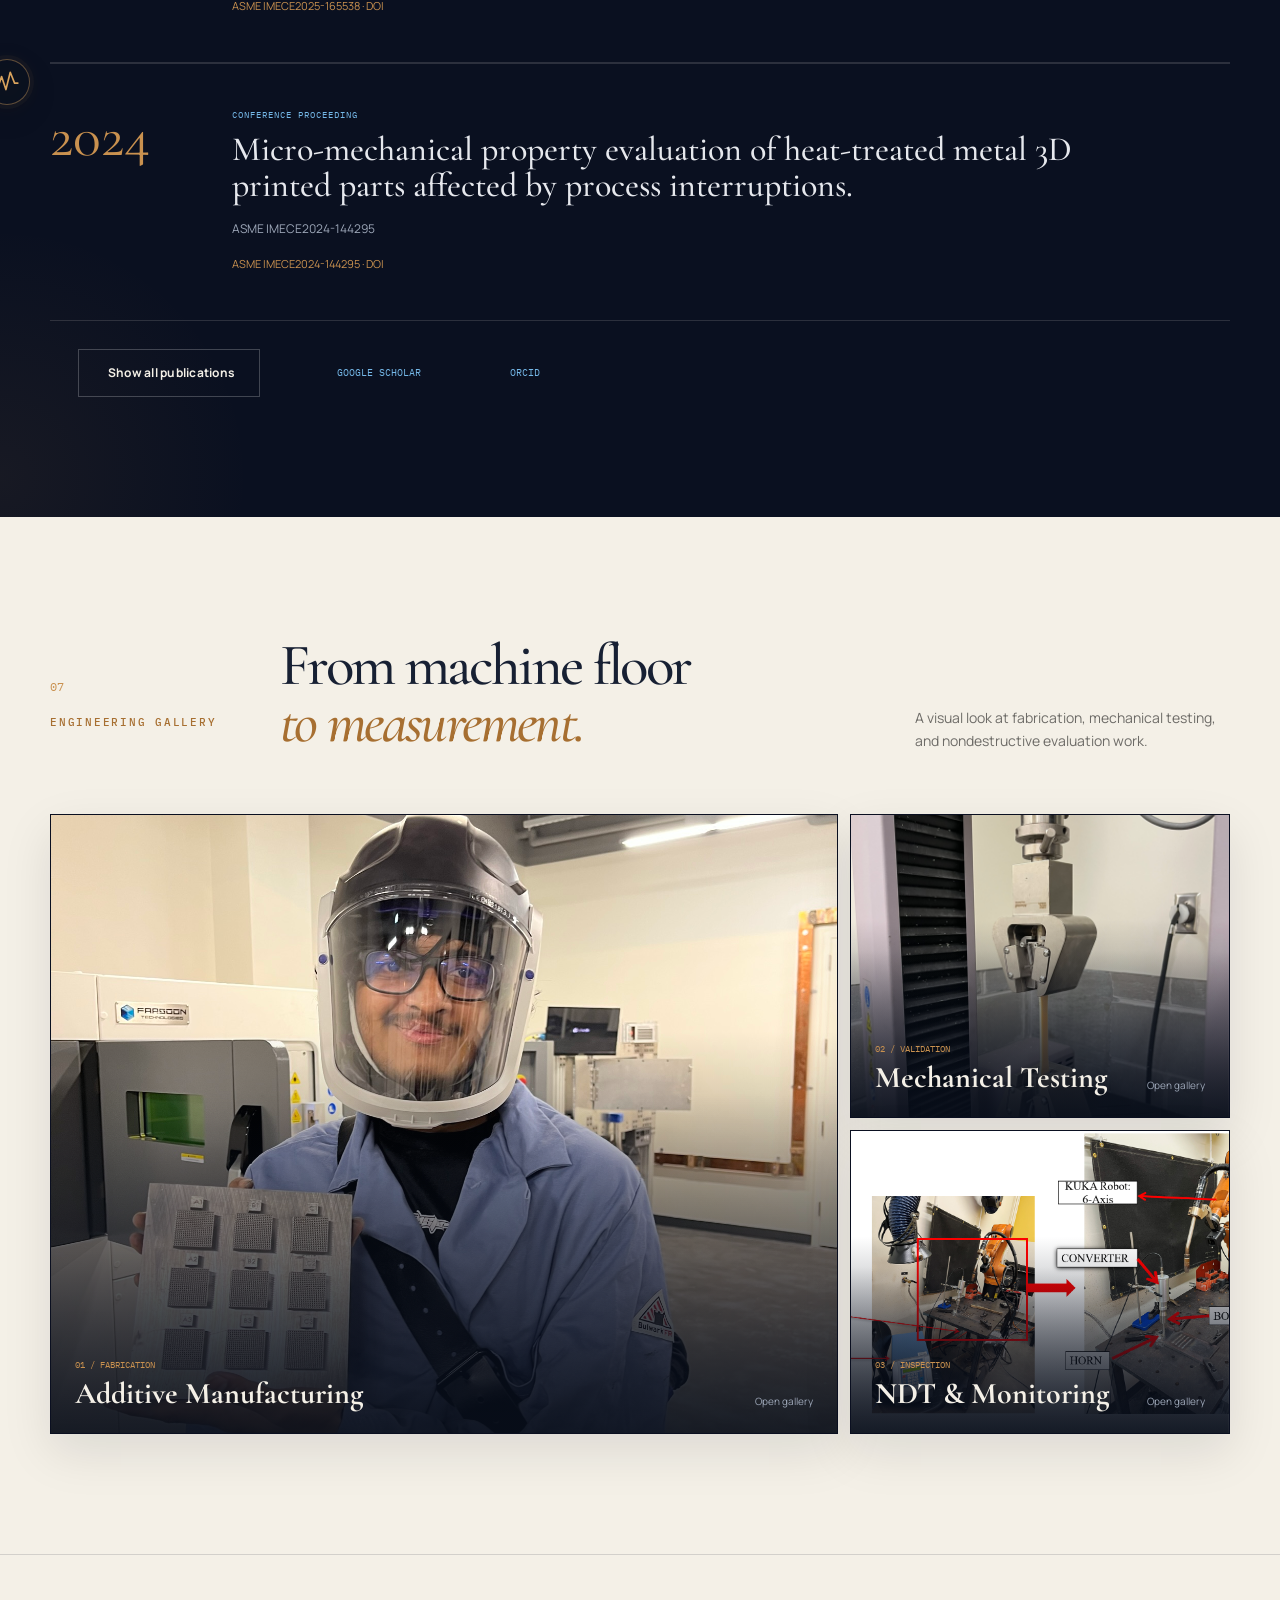
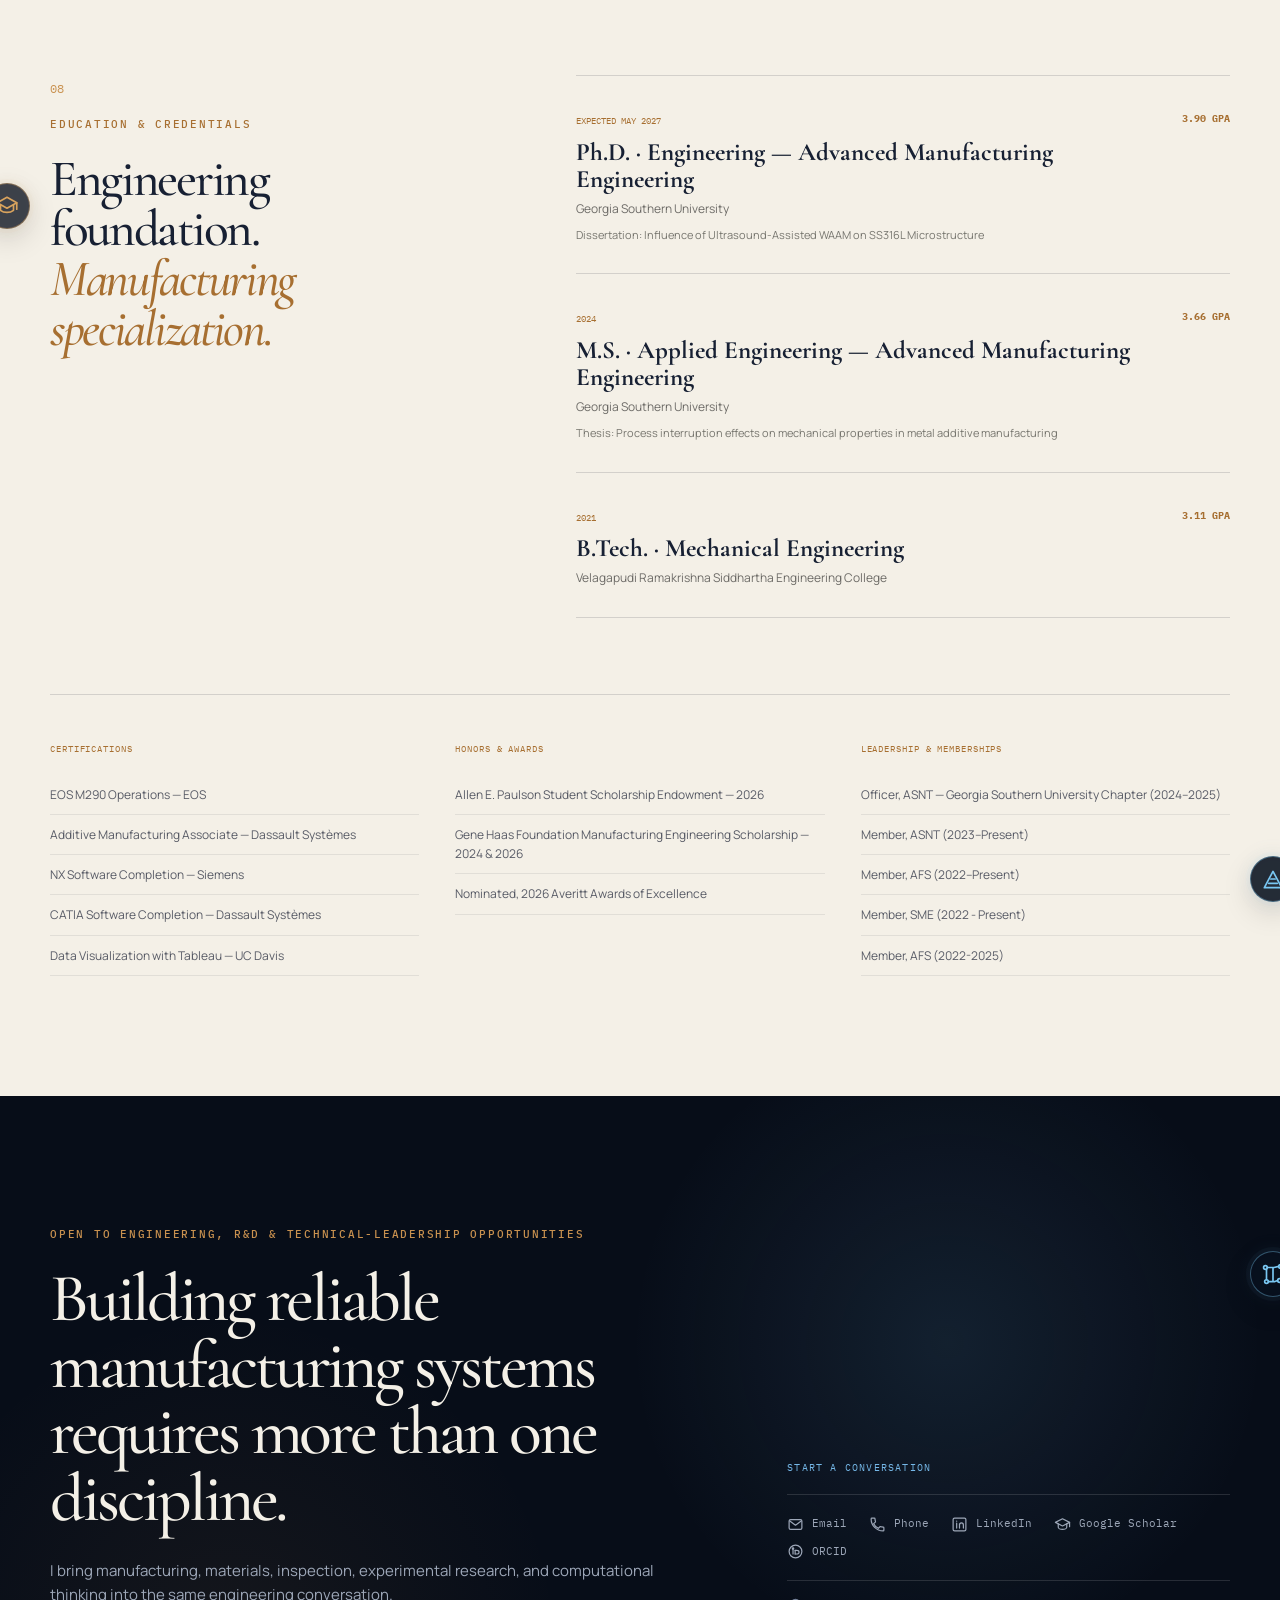
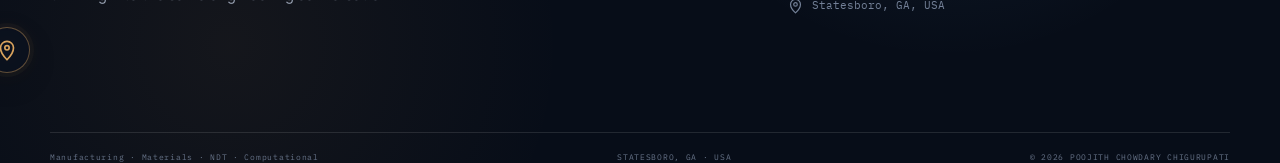
==== commit d5ad73bd: "Presentations" ====
--- a/index.html
+++ b/index.html
@@ -837,7 +837,50 @@
 <p class="section-copy">Selected journal, conference, and thesis work. Full publication profile is available on Google Scholar.</p>
 
 </div>
-
+<!-- SELECTED CONFERENCE PRESENTATIONS -->
+
+<div class="presentation-section reveal">
+
+  <p class="mono eyebrow">SELECTED CONFERENCE PRESENTATIONS</p>
+
+  <div class="publication-feature reveal">
+    <div class="pub-year mono">ICAM</div>
+    <div>
+      <p class="pub-type mono">CONFERENCE PRESENTATION - Invited</p>
+      <h3>Investigation of Variability of ULTEM 9085 Properties for Aerospace Applications via Mechanical Testing and Nondestructive Evaluation (NDE).</h3>
+      <p>ASTM International Conference on Advanced Manufacturing &amp; Exposition · ICAM - Orlando, FL  2026</p>
+    </div>
+  </div>
+
+  <div class="publication-feature reveal">
+    <div class="pub-year mono">2025</div>
+    <div>
+      <p class="pub-type mono">ASME IMECE · CONFERENCE PRESENTATION</p>
+      <h3>Prediction of mechanical property of metal 3D printed parts affected by process interruptions using machine learning method.</h3>
+      <p>ASME International Mechanical Engineering Congress &amp; Exposition · IMECE 2025</p>
+      <a href="https://doi.org/10.1115/IMECE2025-165198"
+         rel="noopener"
+         target="_blank">
+        ASME IMECE2025-165198 · DOI
+      </a>
+    </div>
+  </div>
+
+  <div class="publication-feature reveal">
+    <div class="pub-year mono">2024</div>
+    <div>
+      <p class="pub-type mono">ASME IMECE · CONFERENCE PRESENTATION</p>
+      <h3>Micro-mechanical property evaluation of heat-treated metal 3D printed parts affected by process interruptions.</h3>
+      <p>ASME International Mechanical Engineering Congress &amp; Exposition · IMECE 2024</p>
+      <a href="https://doi.org/10.1115/IMECE2024-144295"
+         rel="noopener"
+         target="_blank">
+        ASME IMECE2024-144295 · DOI
+      </a>
+    </div>
+  </div>
+
+</div>
 <div class="publication-feature reveal">
 
 <div class="pub-year mono">2026</div>
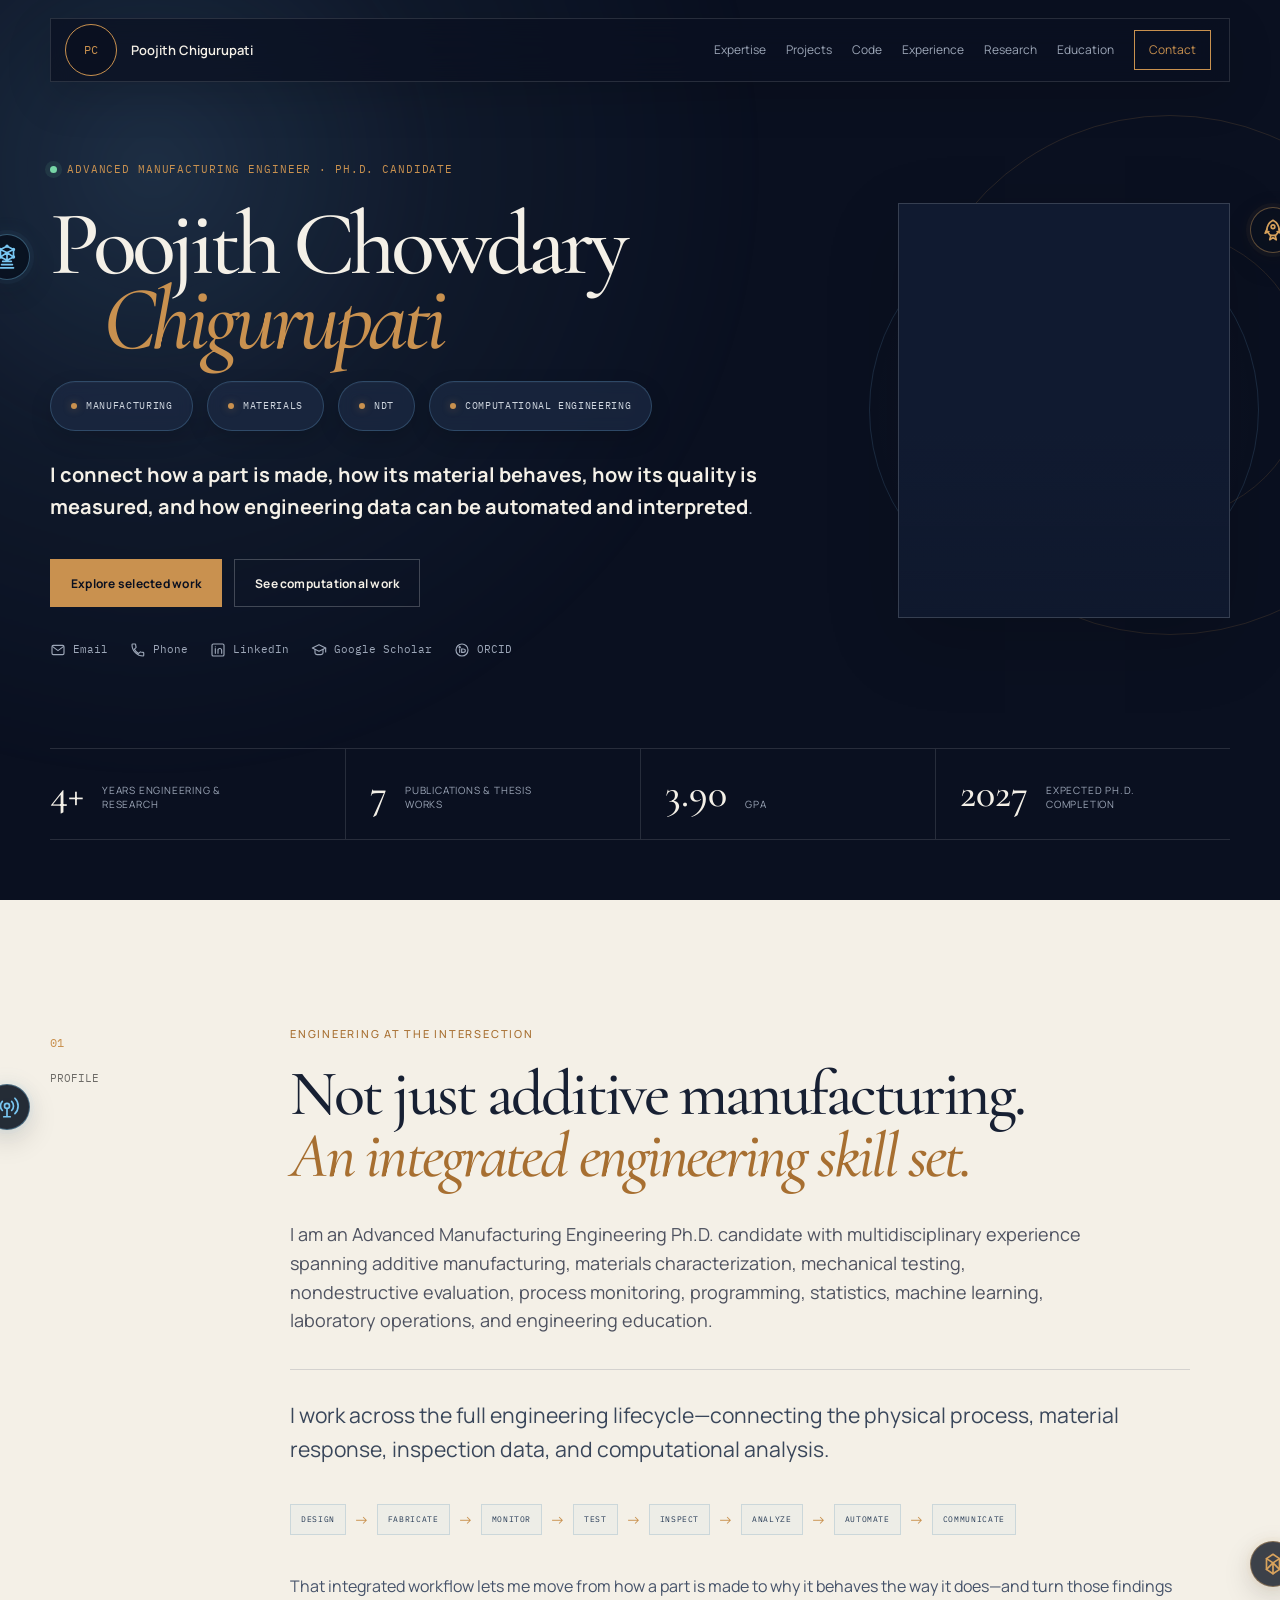
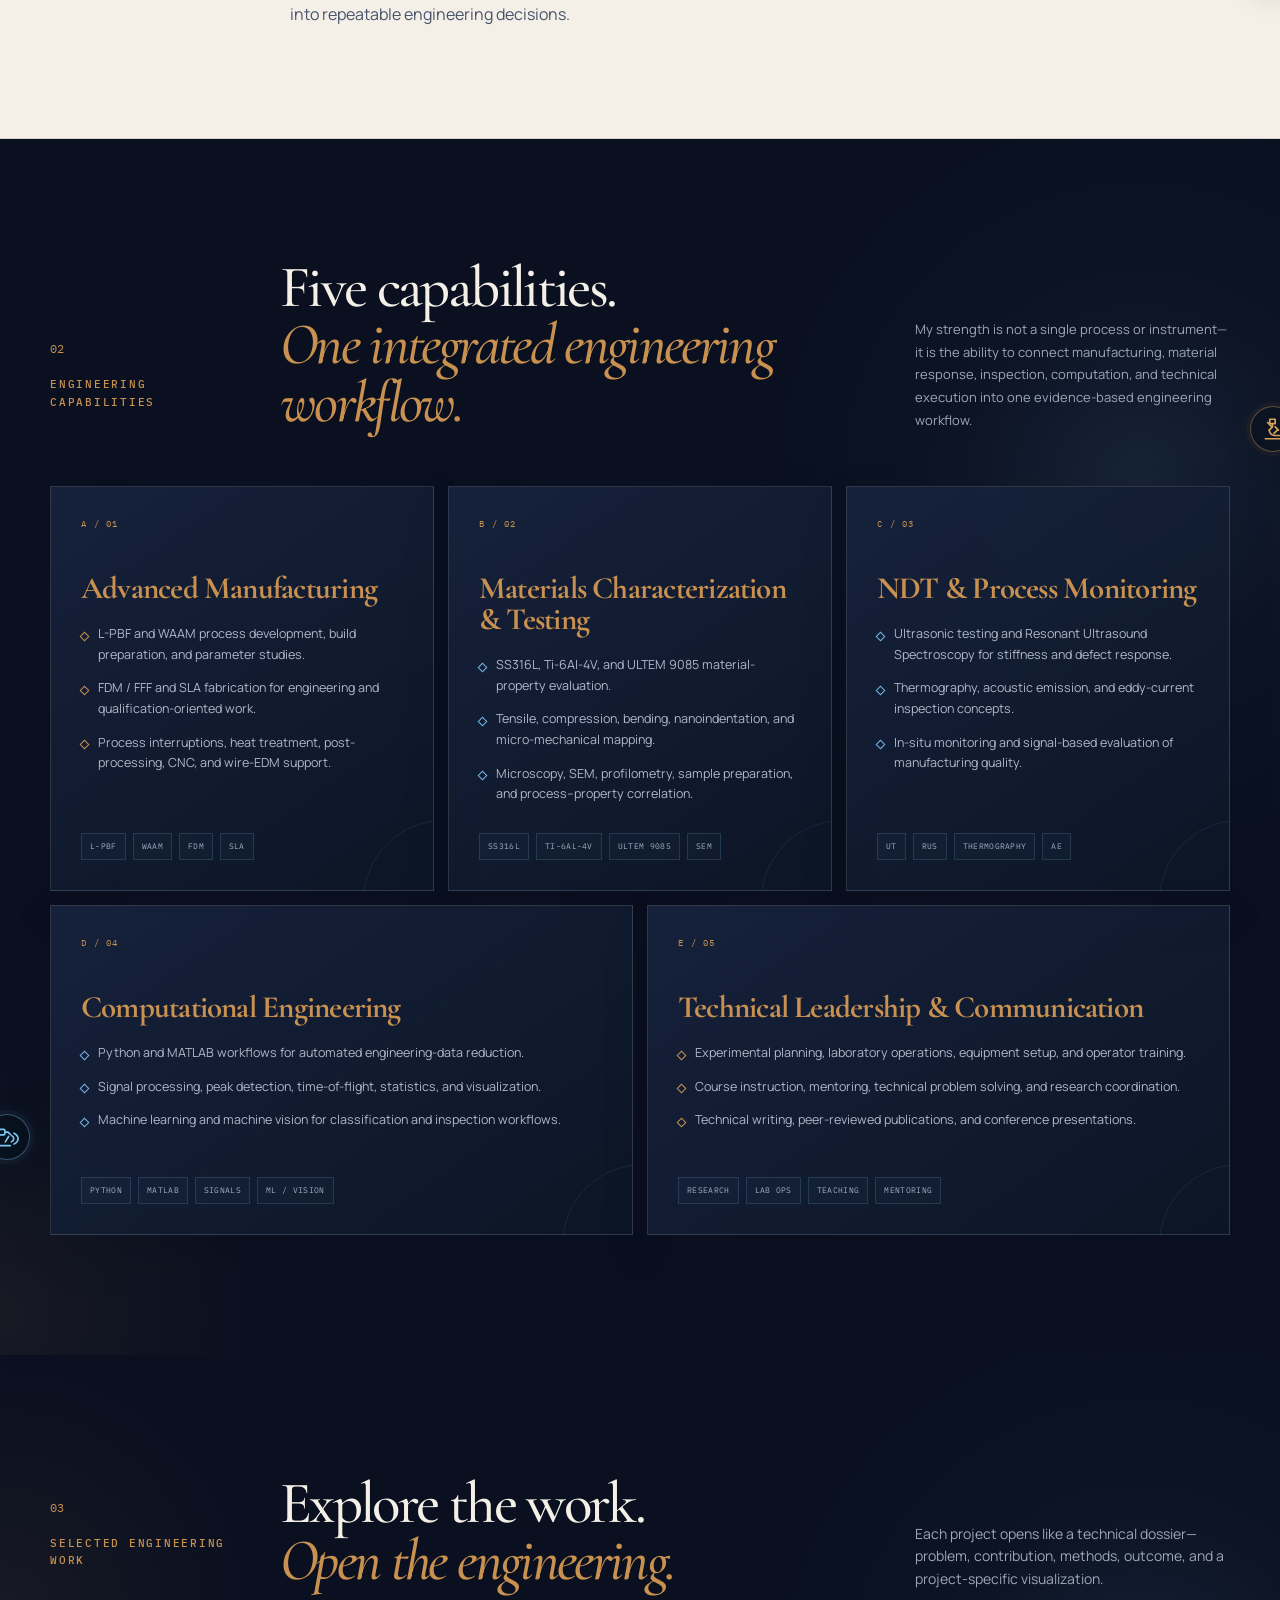
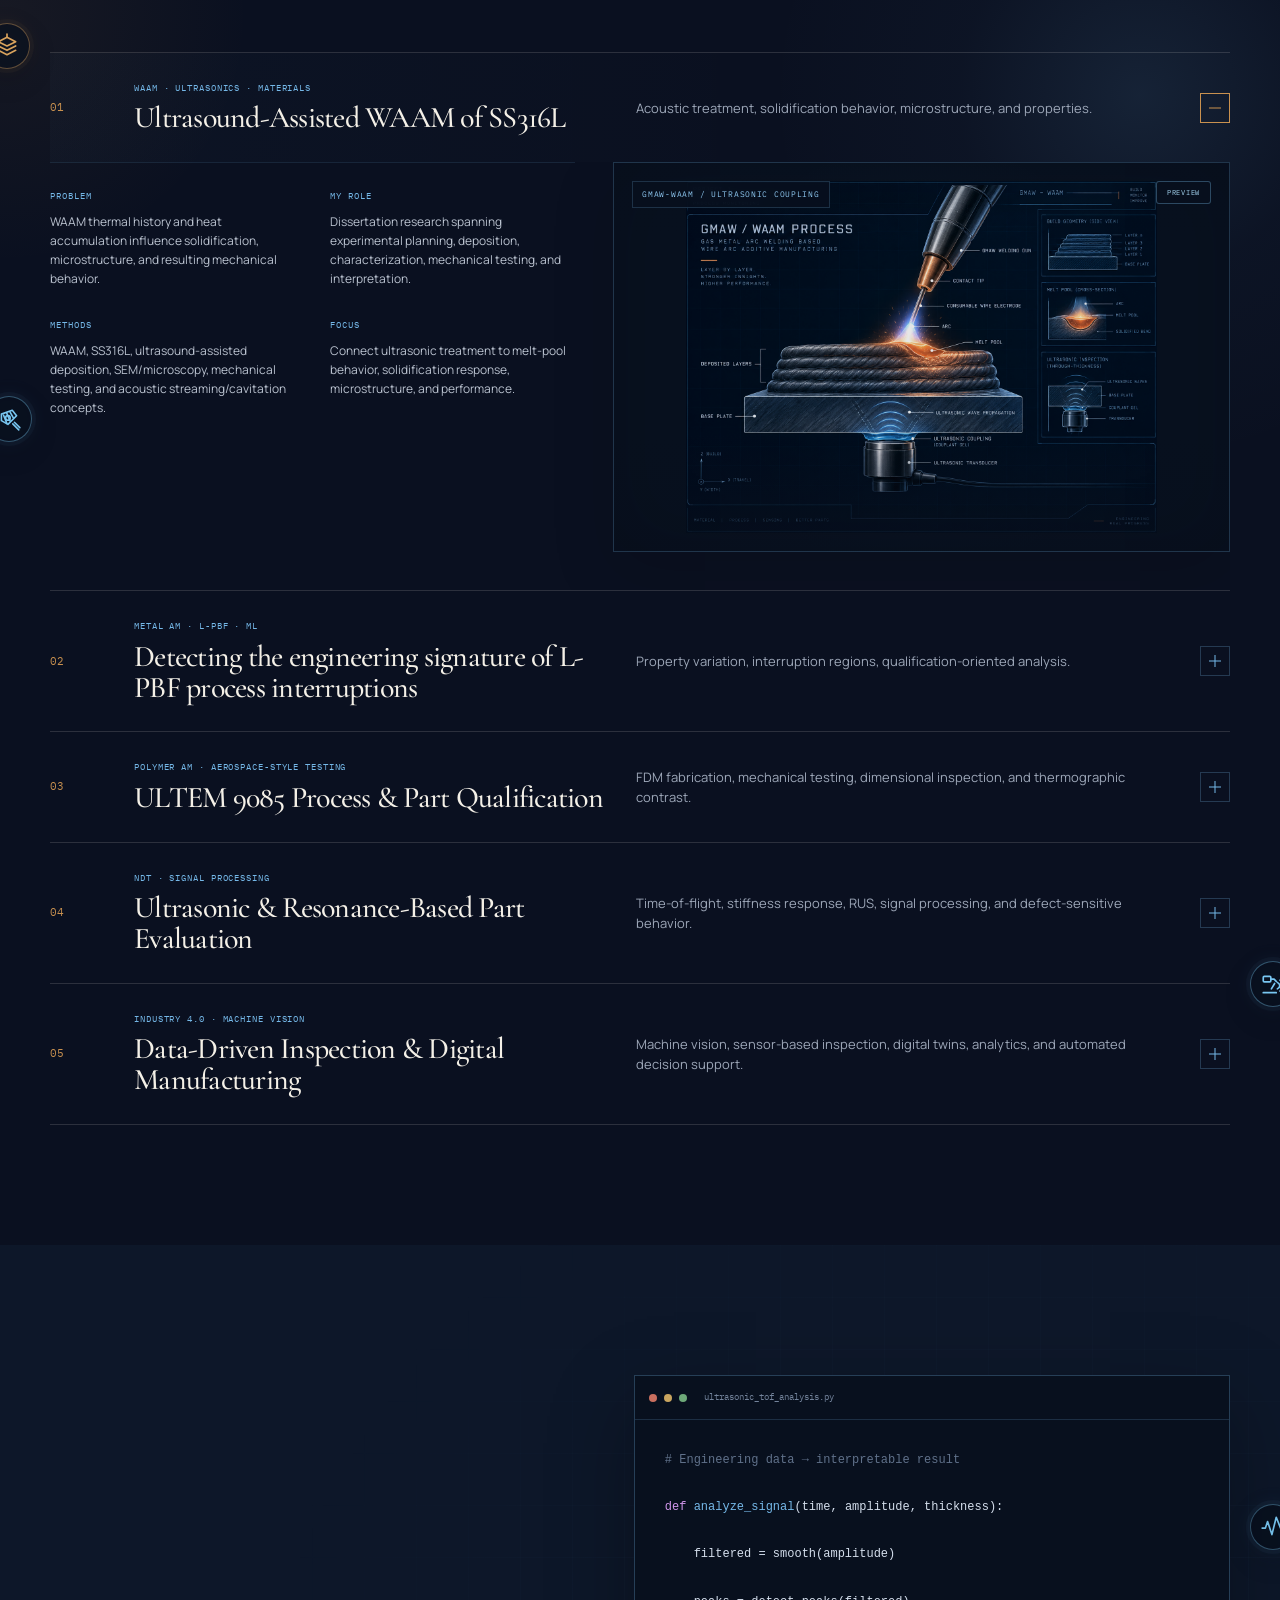
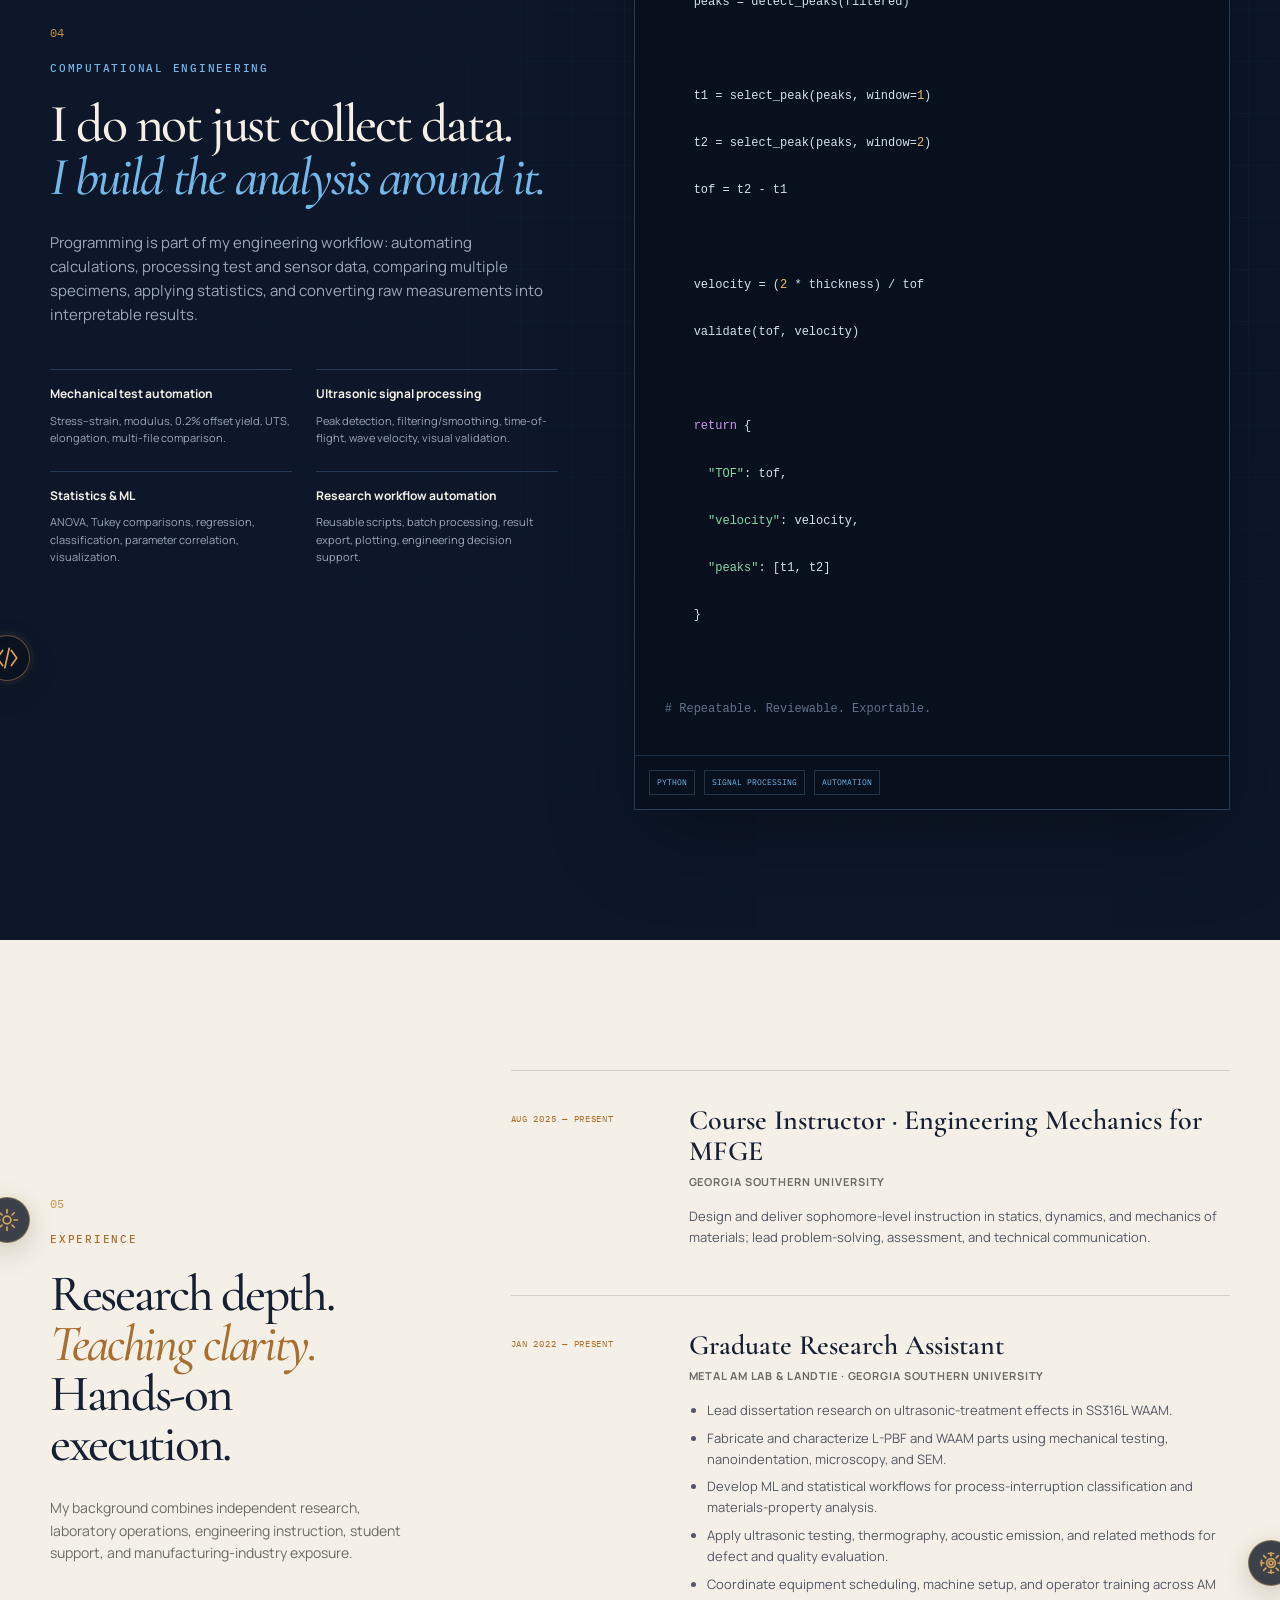
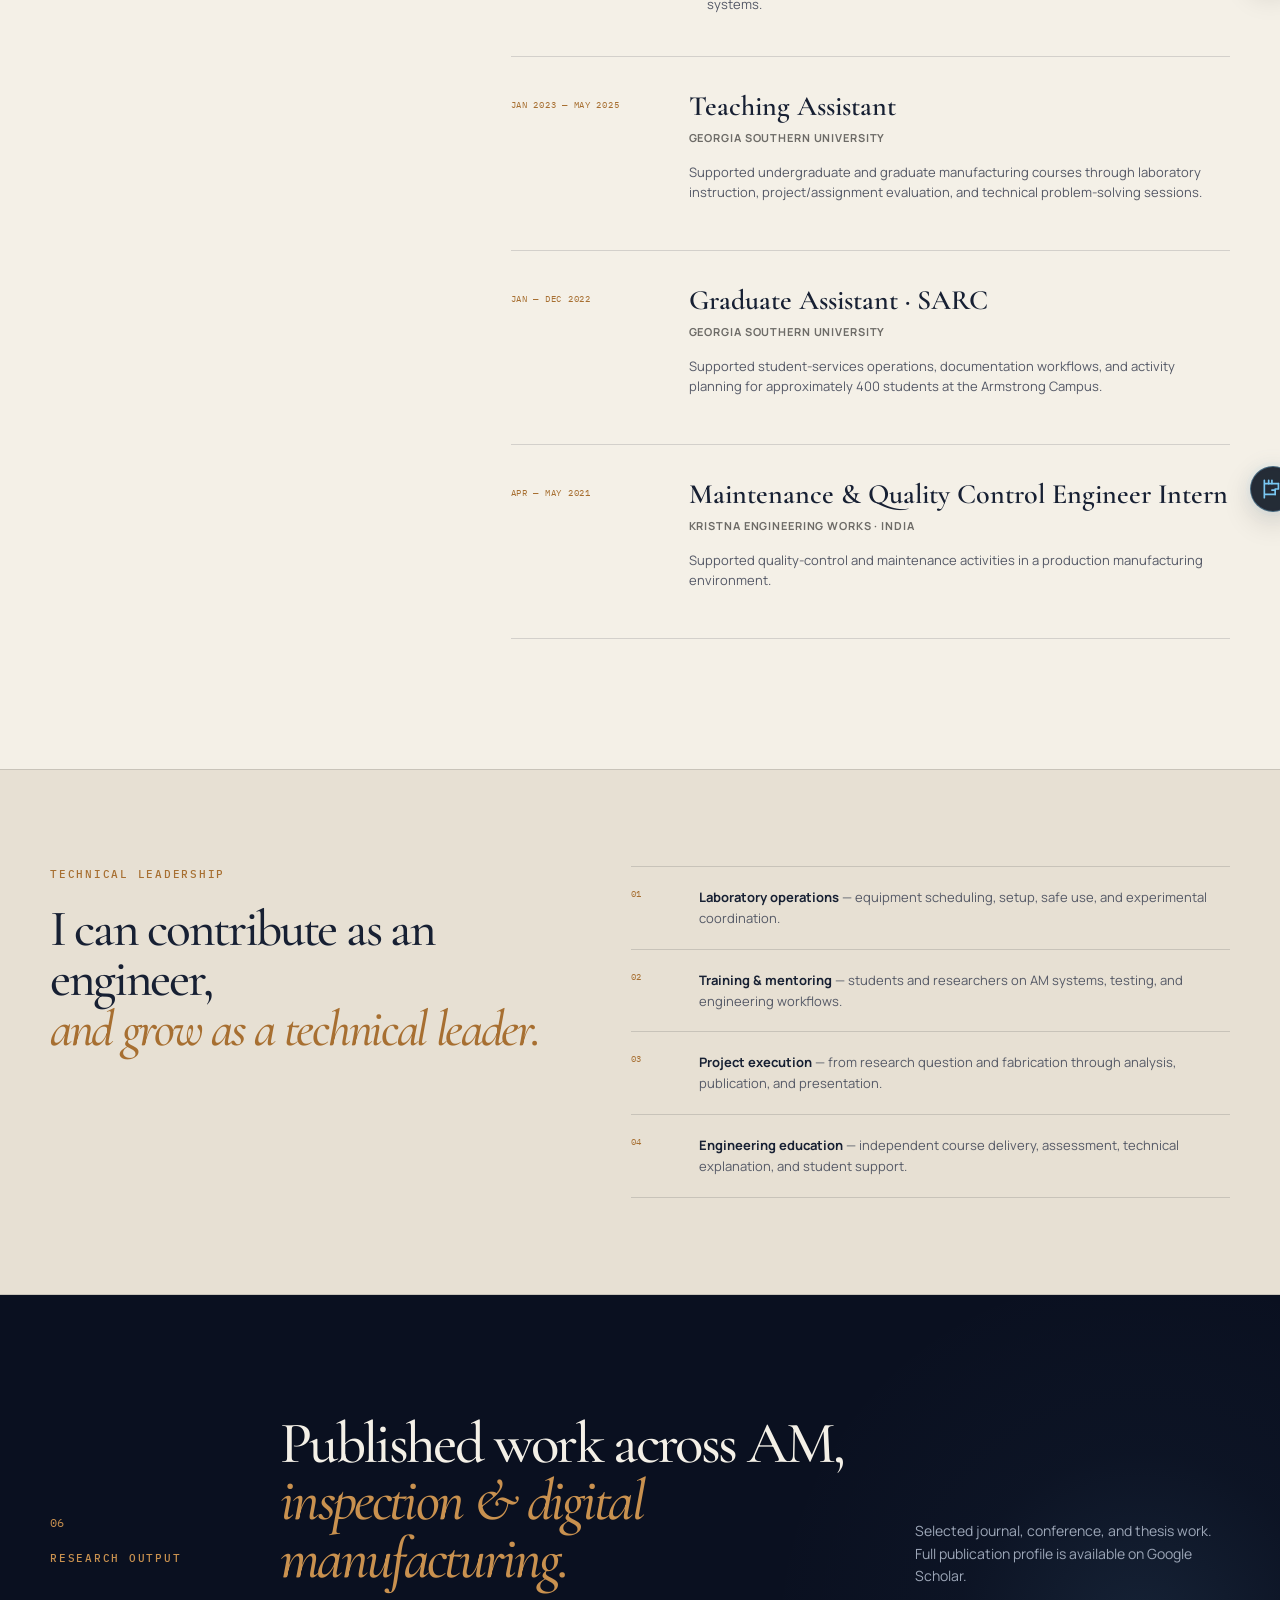
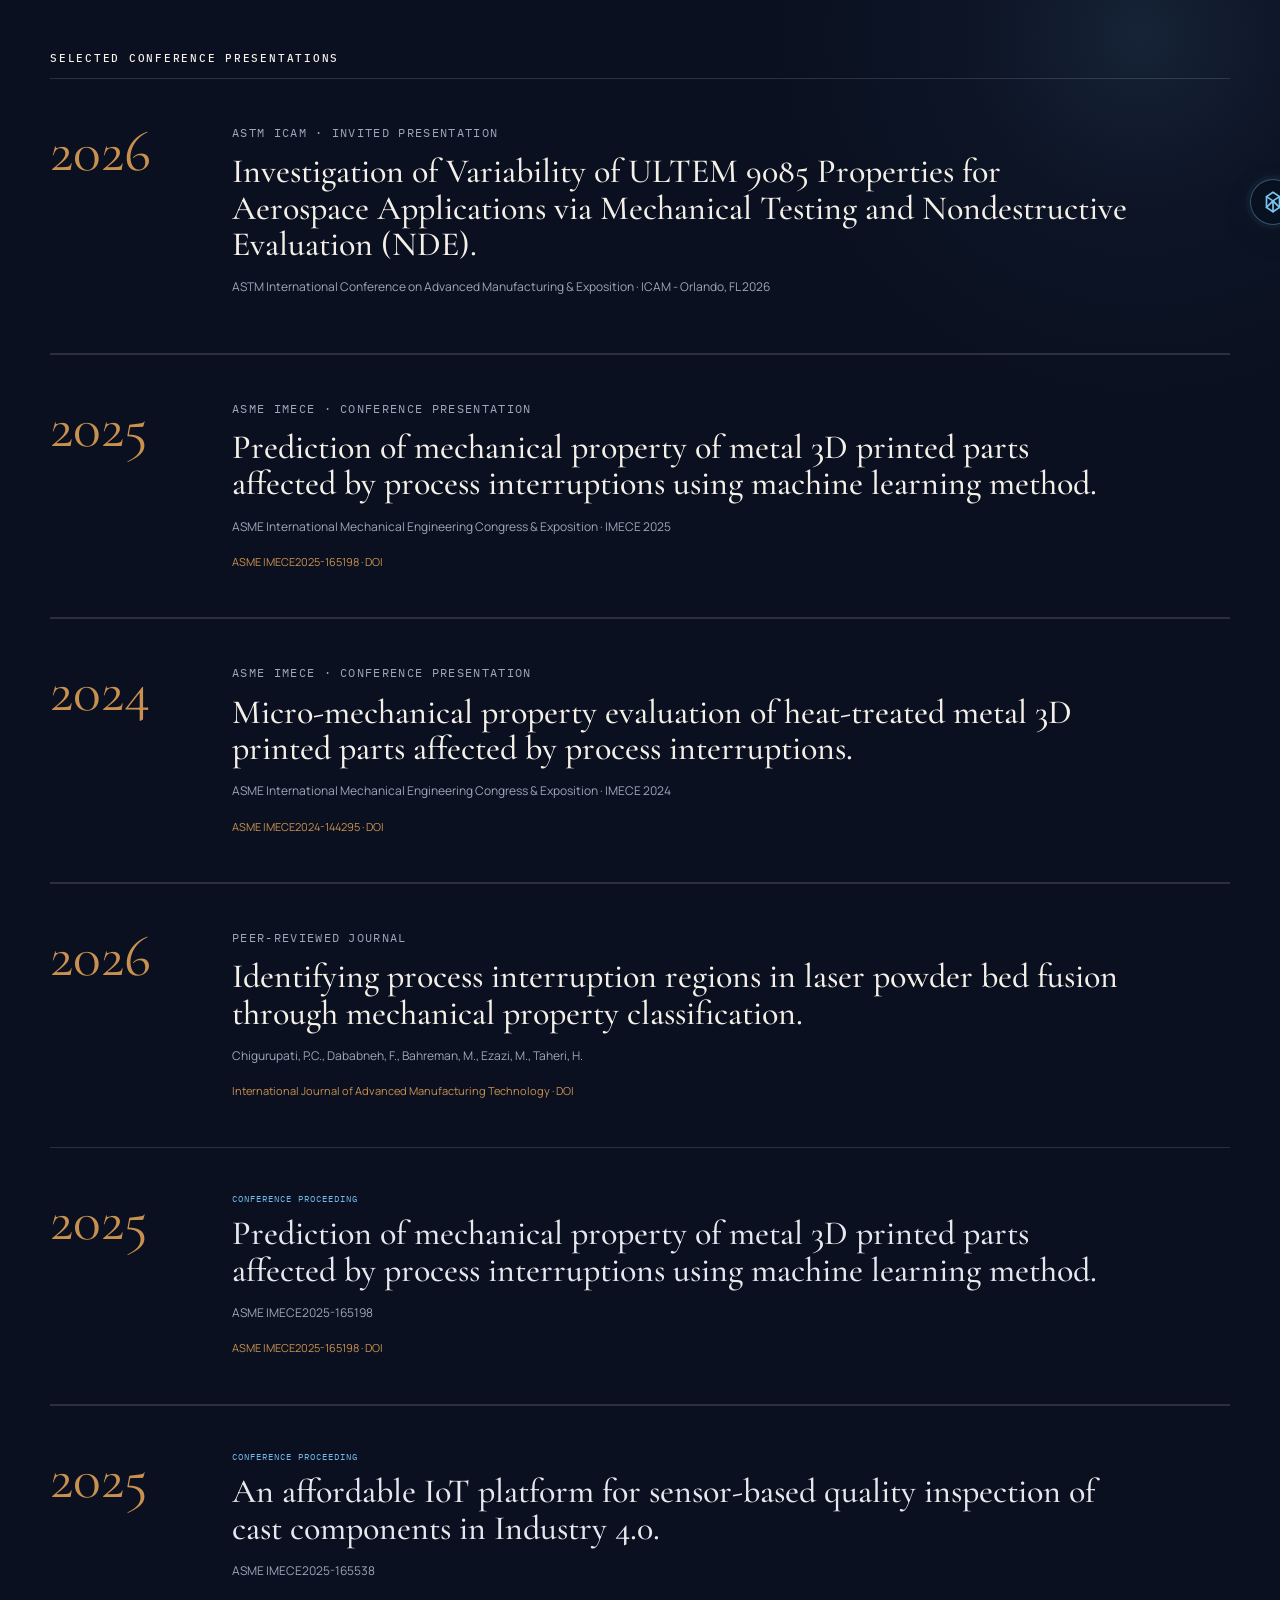
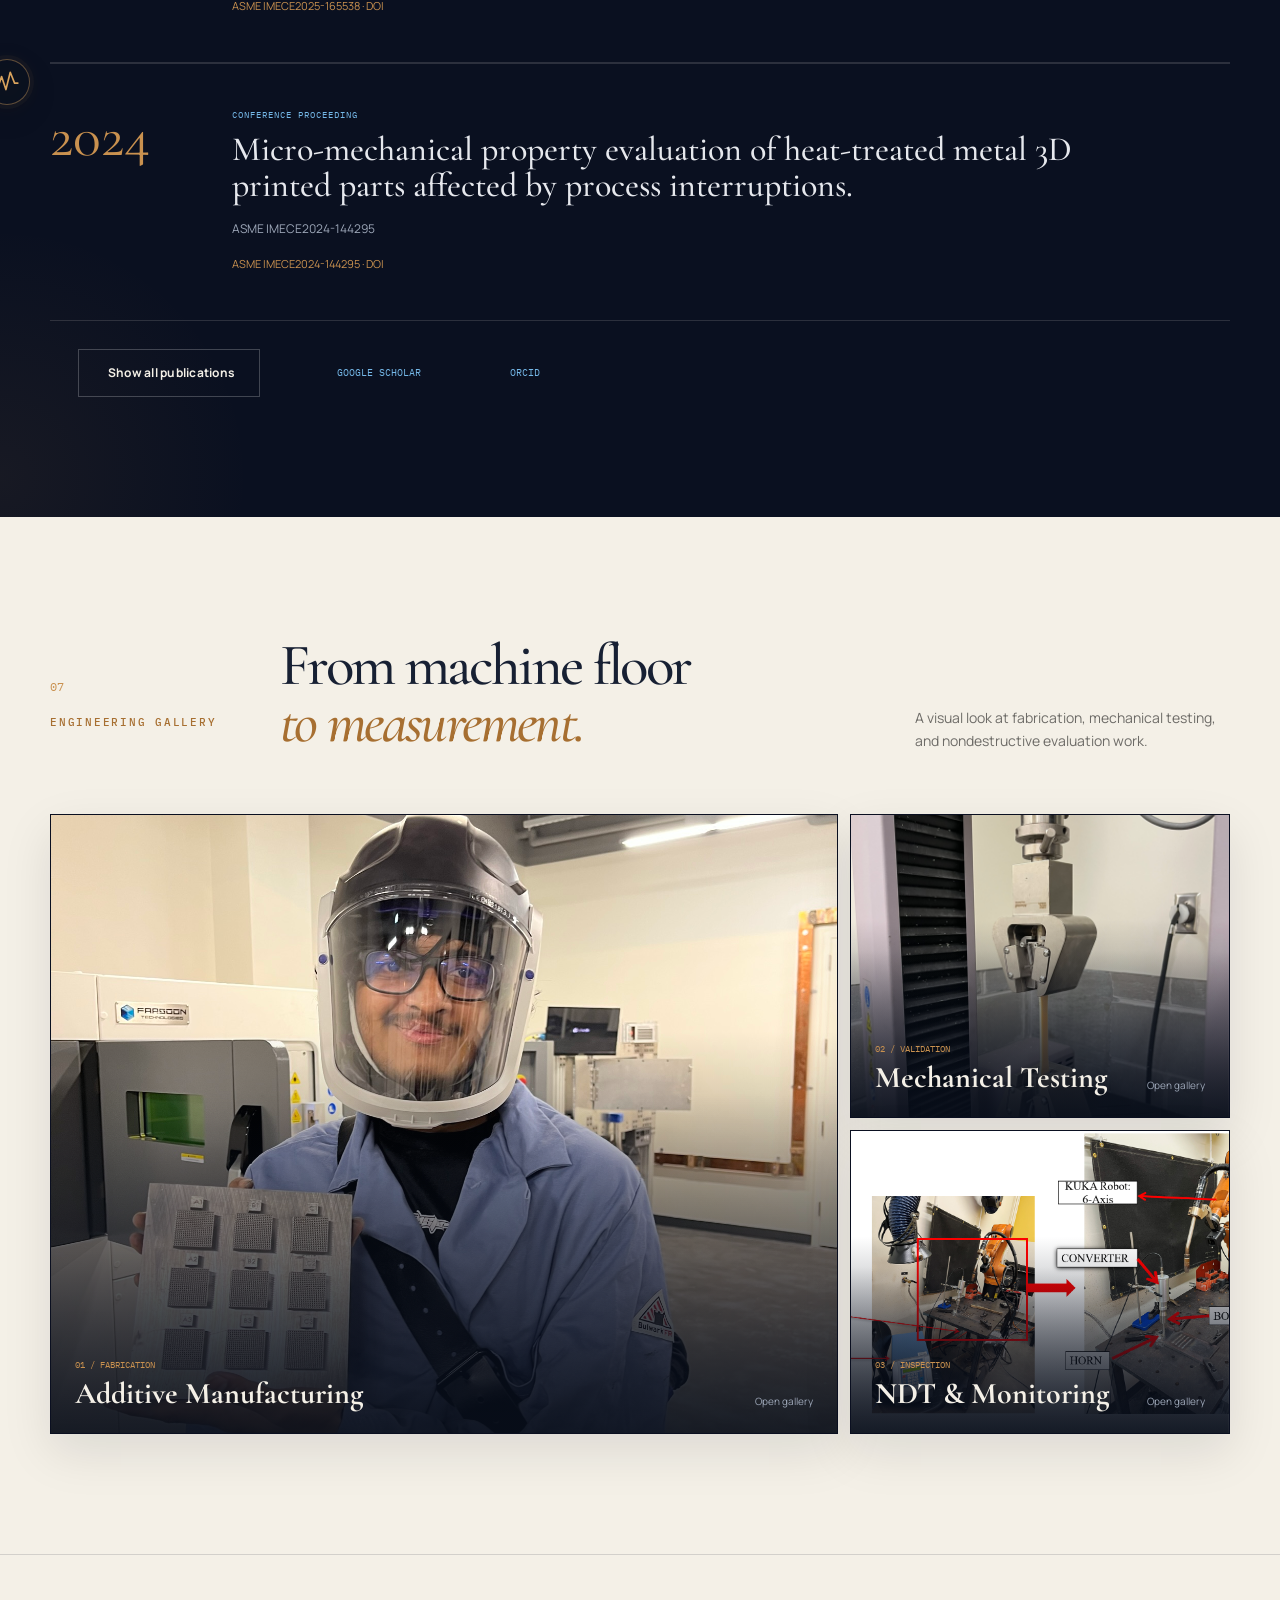
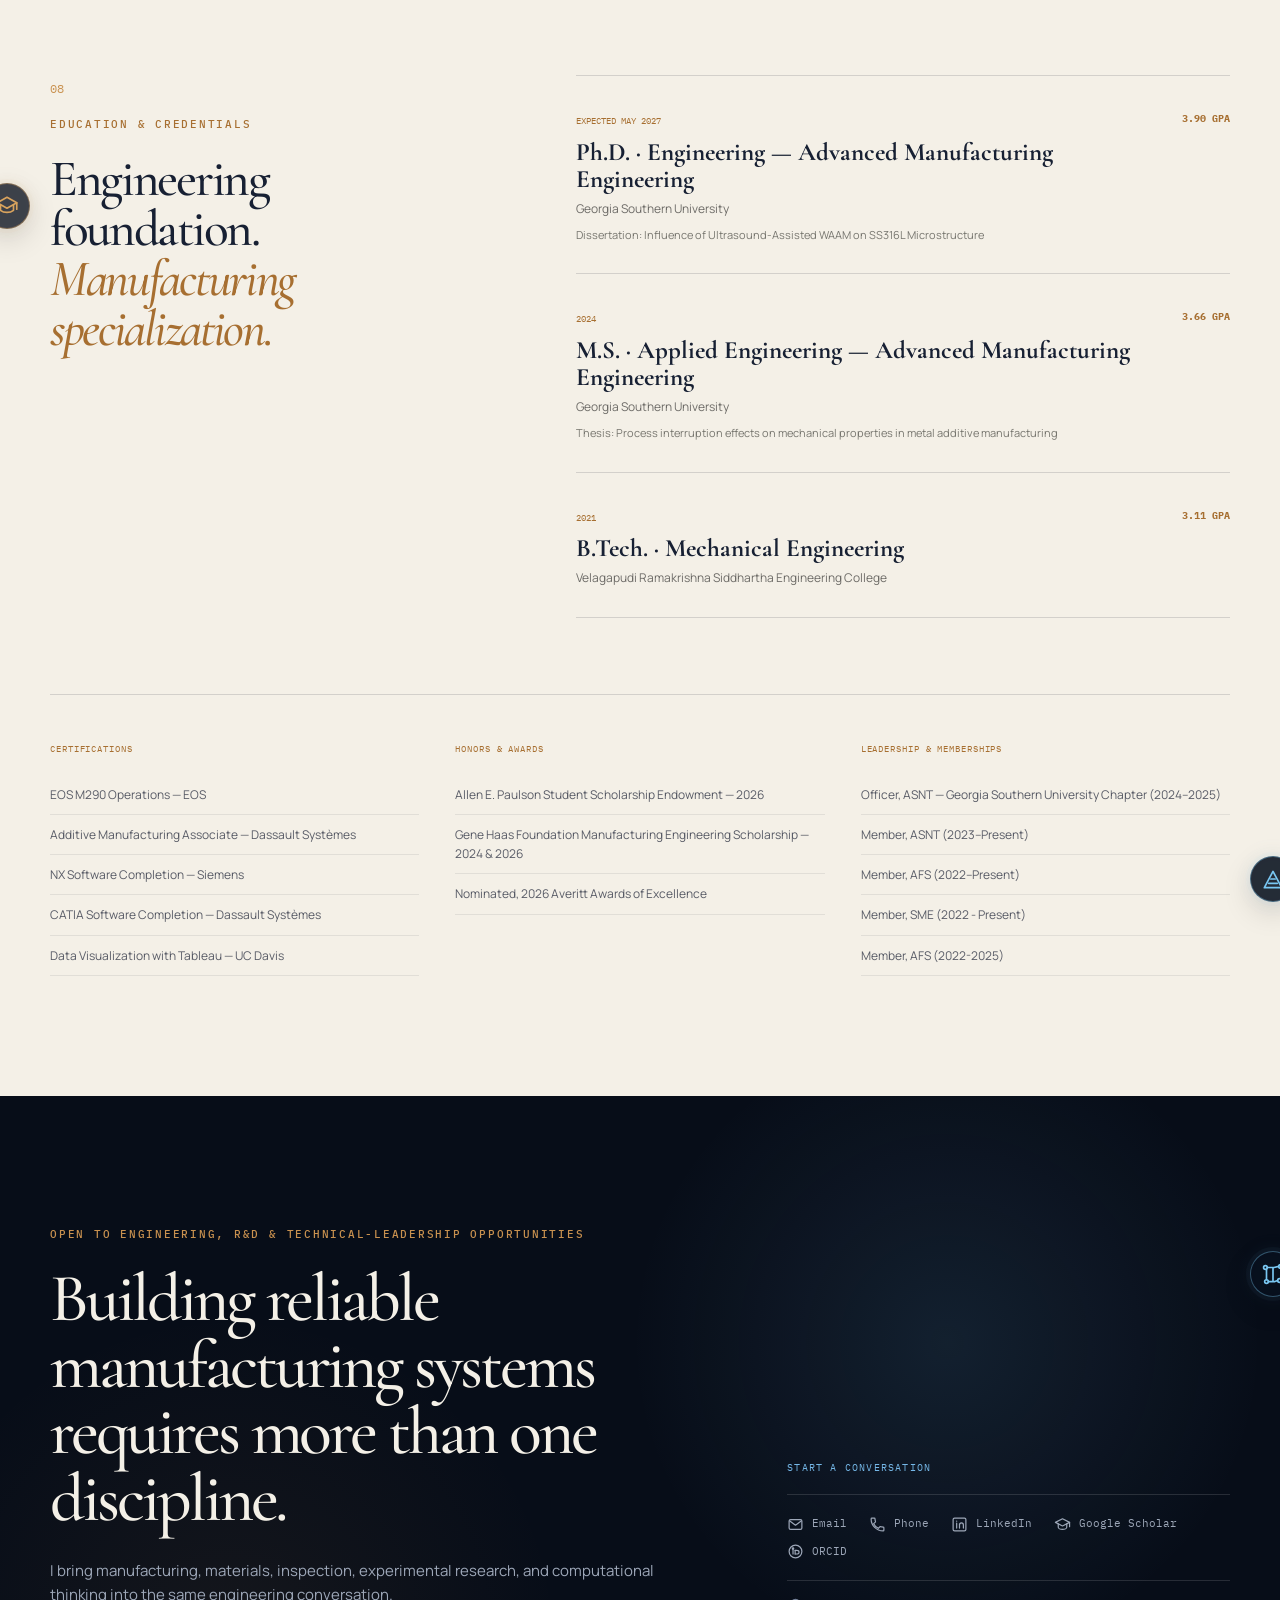
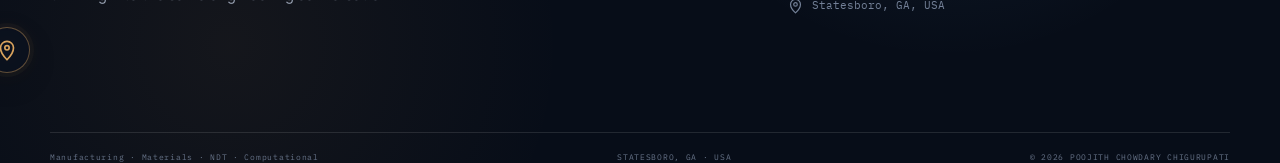
==== commit 54da2315: "conference" ====
--- a/index.html
+++ b/index.html
@@ -844,9 +844,9 @@
   <p class="mono eyebrow">SELECTED CONFERENCE PRESENTATIONS</p>
 
   <div class="publication-feature reveal">
-    <div class="pub-year mono">ICAM</div>
+    <div class="pub-year mono">2026</div>
     <div>
-      <p class="pub-type mono">CONFERENCE PRESENTATION - Invited</p>
+      <p class="pub-type mono">ASTM ICAM · INVITED PRESENTATION</p>
       <h3>Investigation of Variability of ULTEM 9085 Properties for Aerospace Applications via Mechanical Testing and Nondestructive Evaluation (NDE).</h3>
       <p>ASTM International Conference on Advanced Manufacturing &amp; Exposition · ICAM - Orlando, FL  2026</p>
     </div>
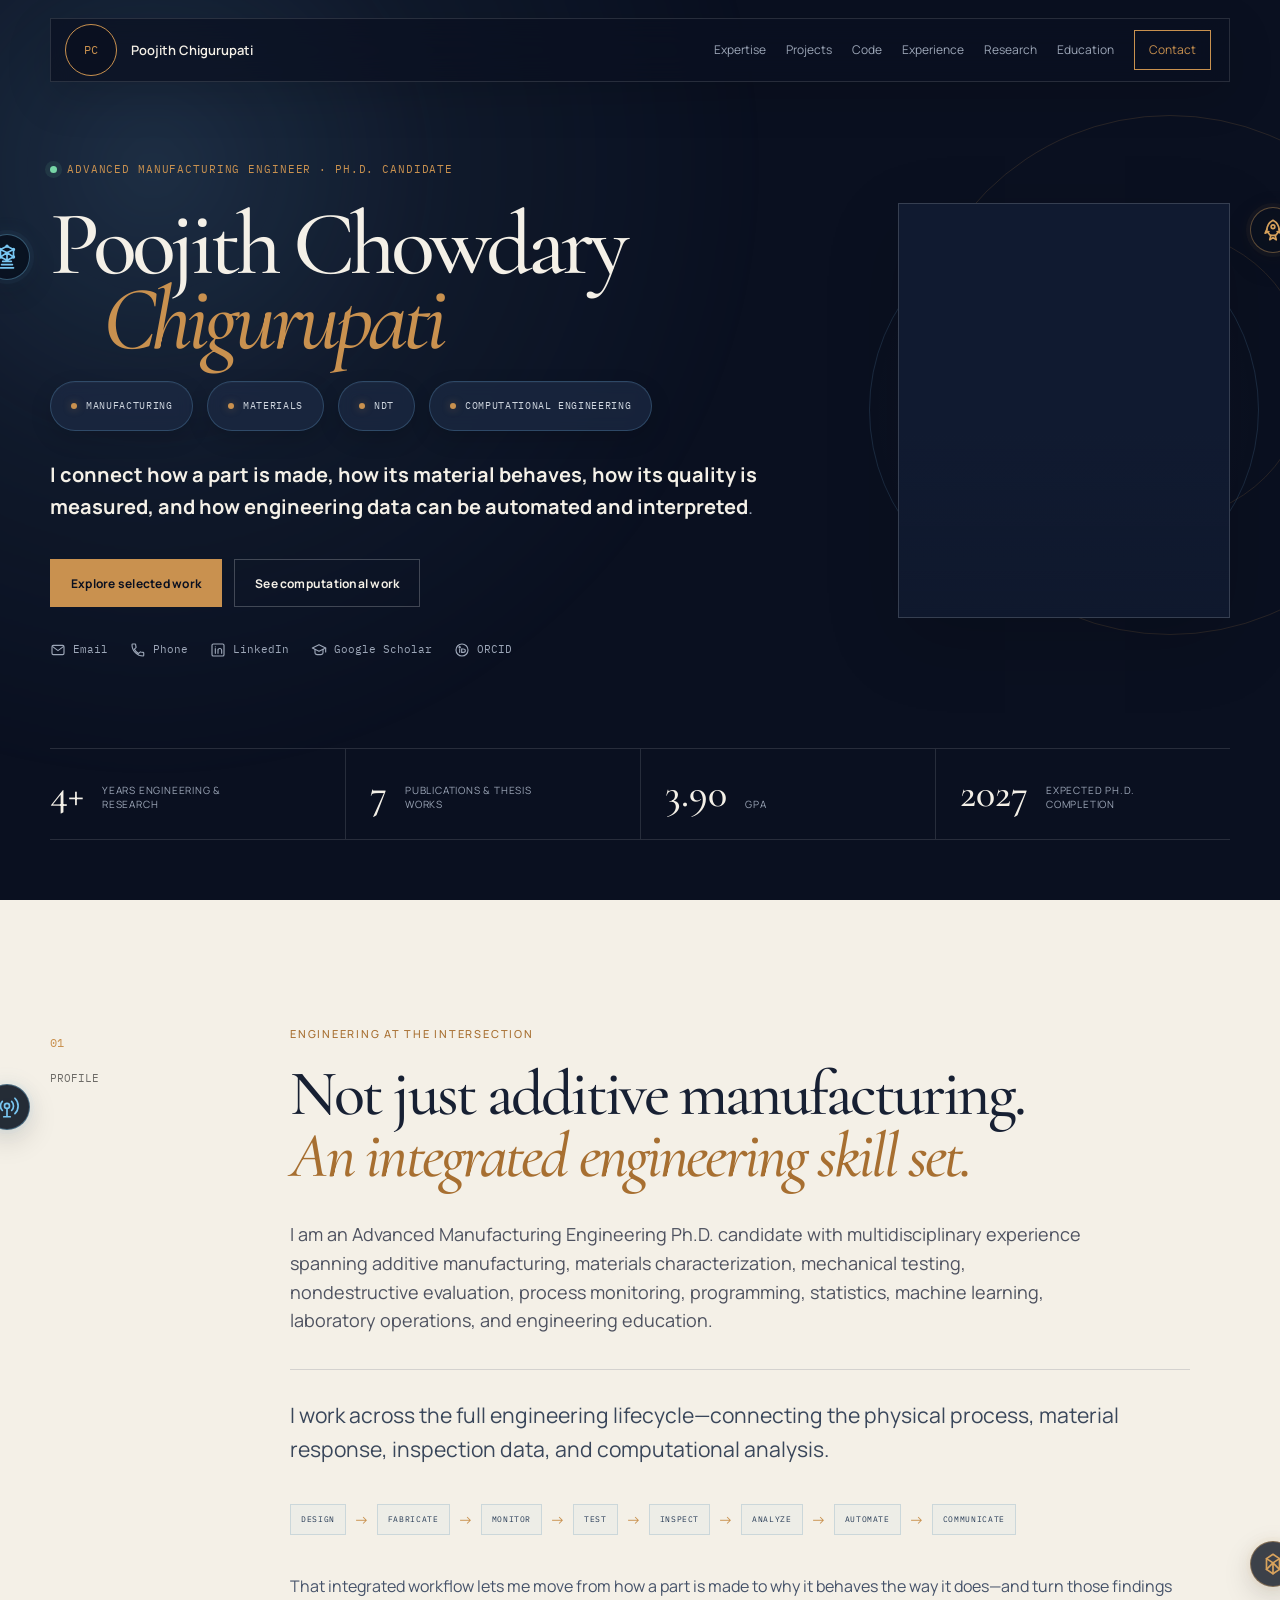
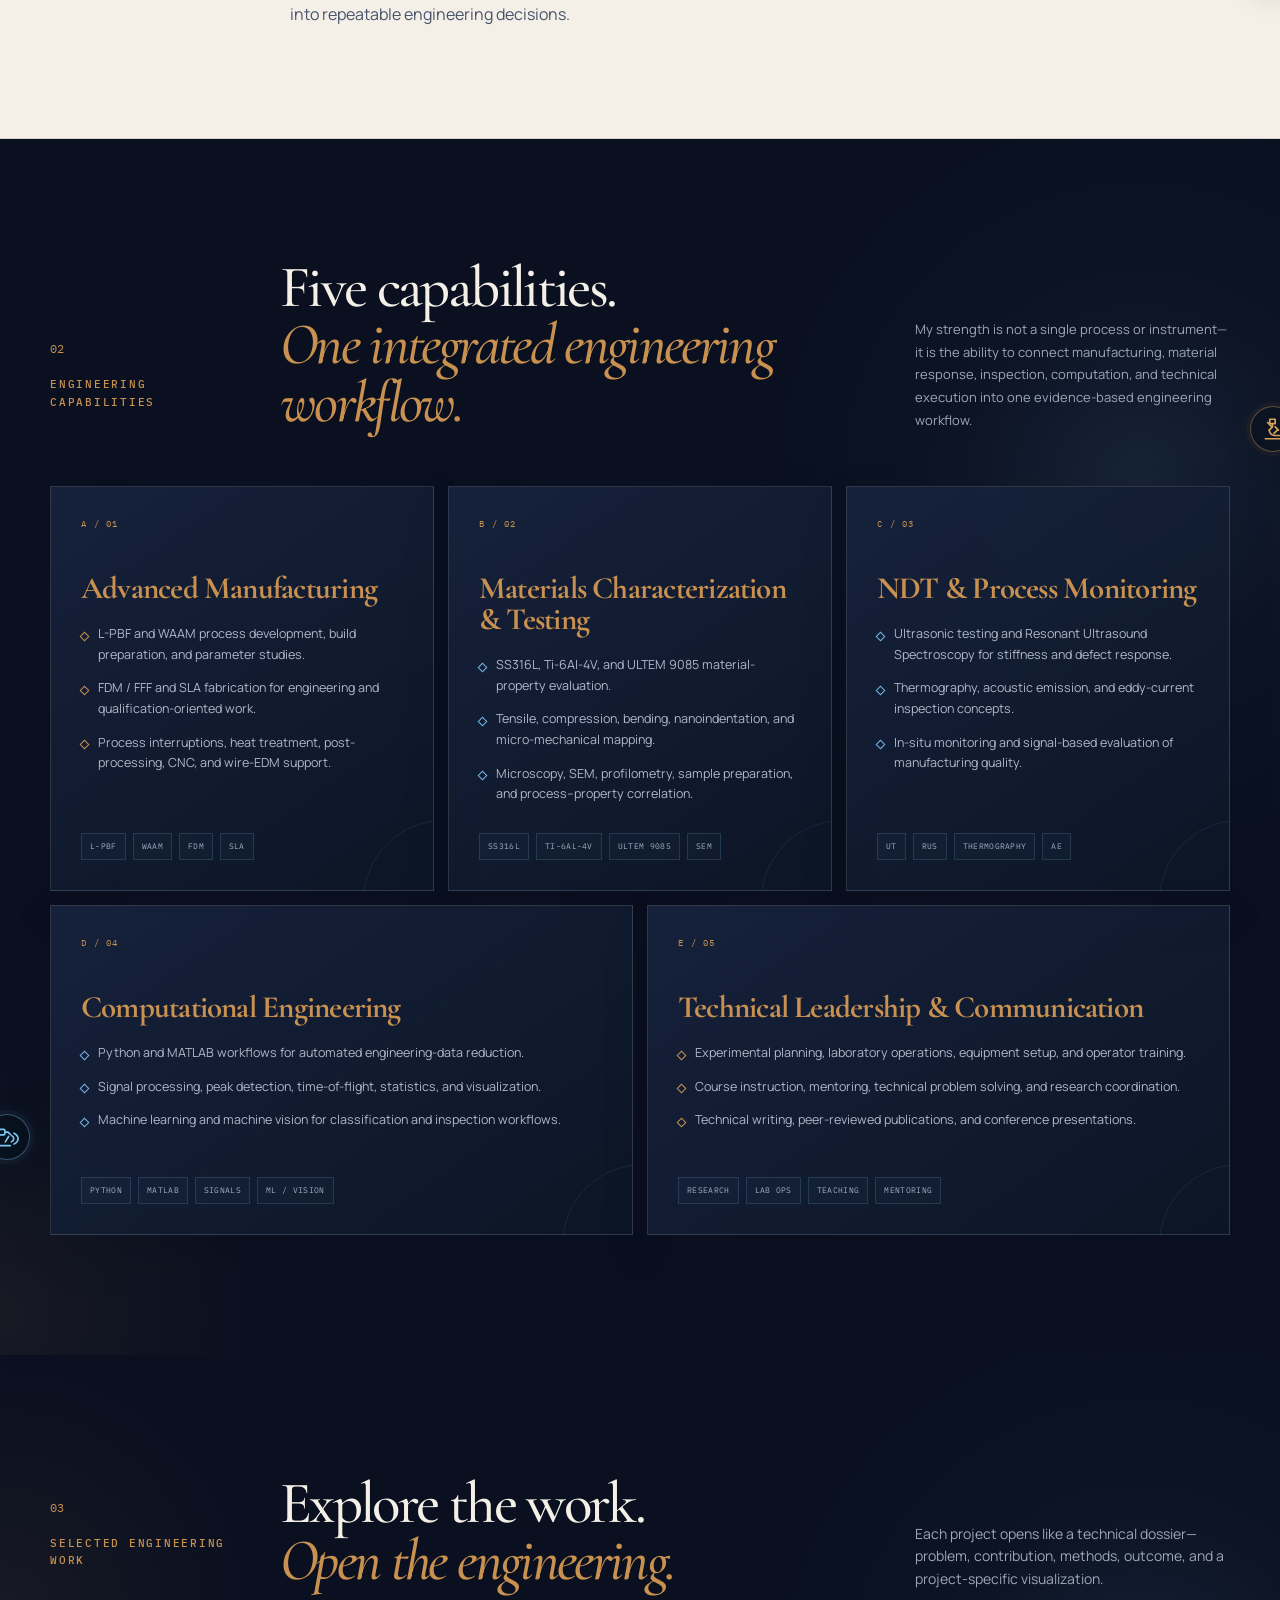
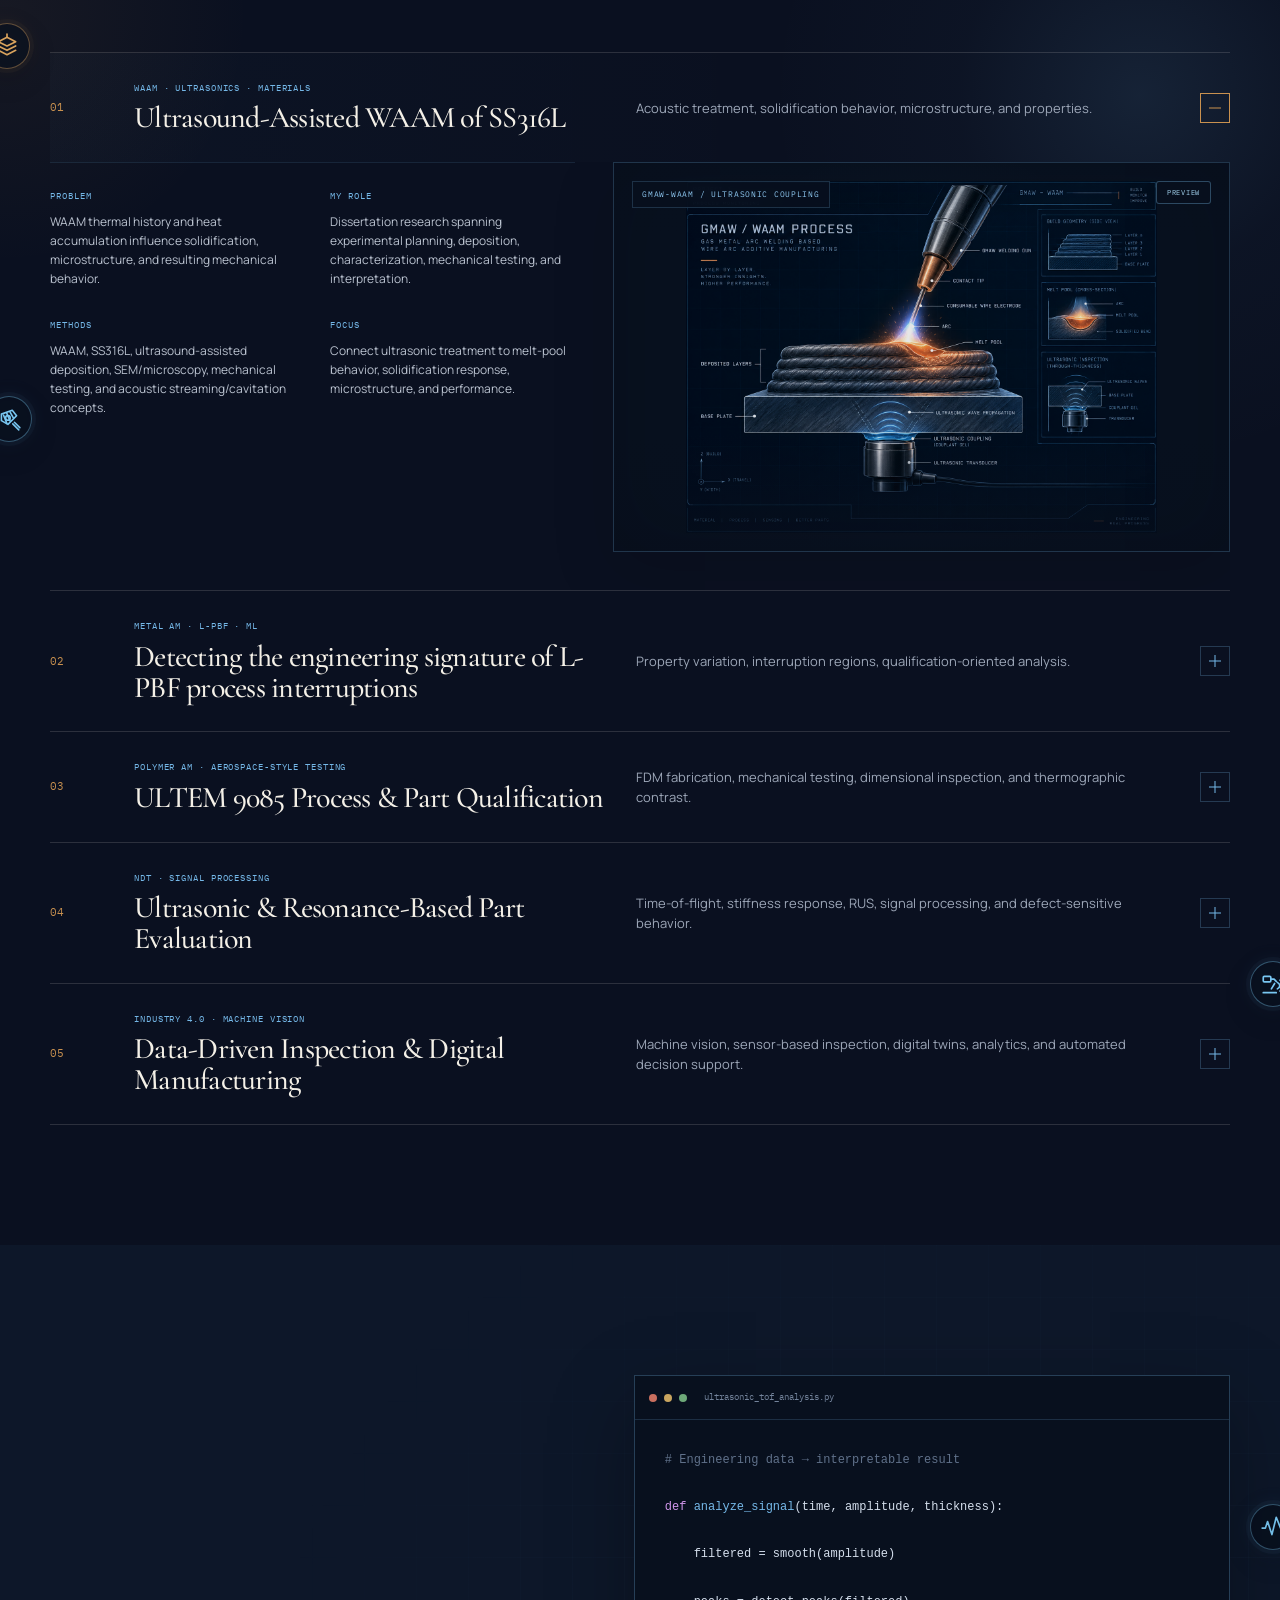
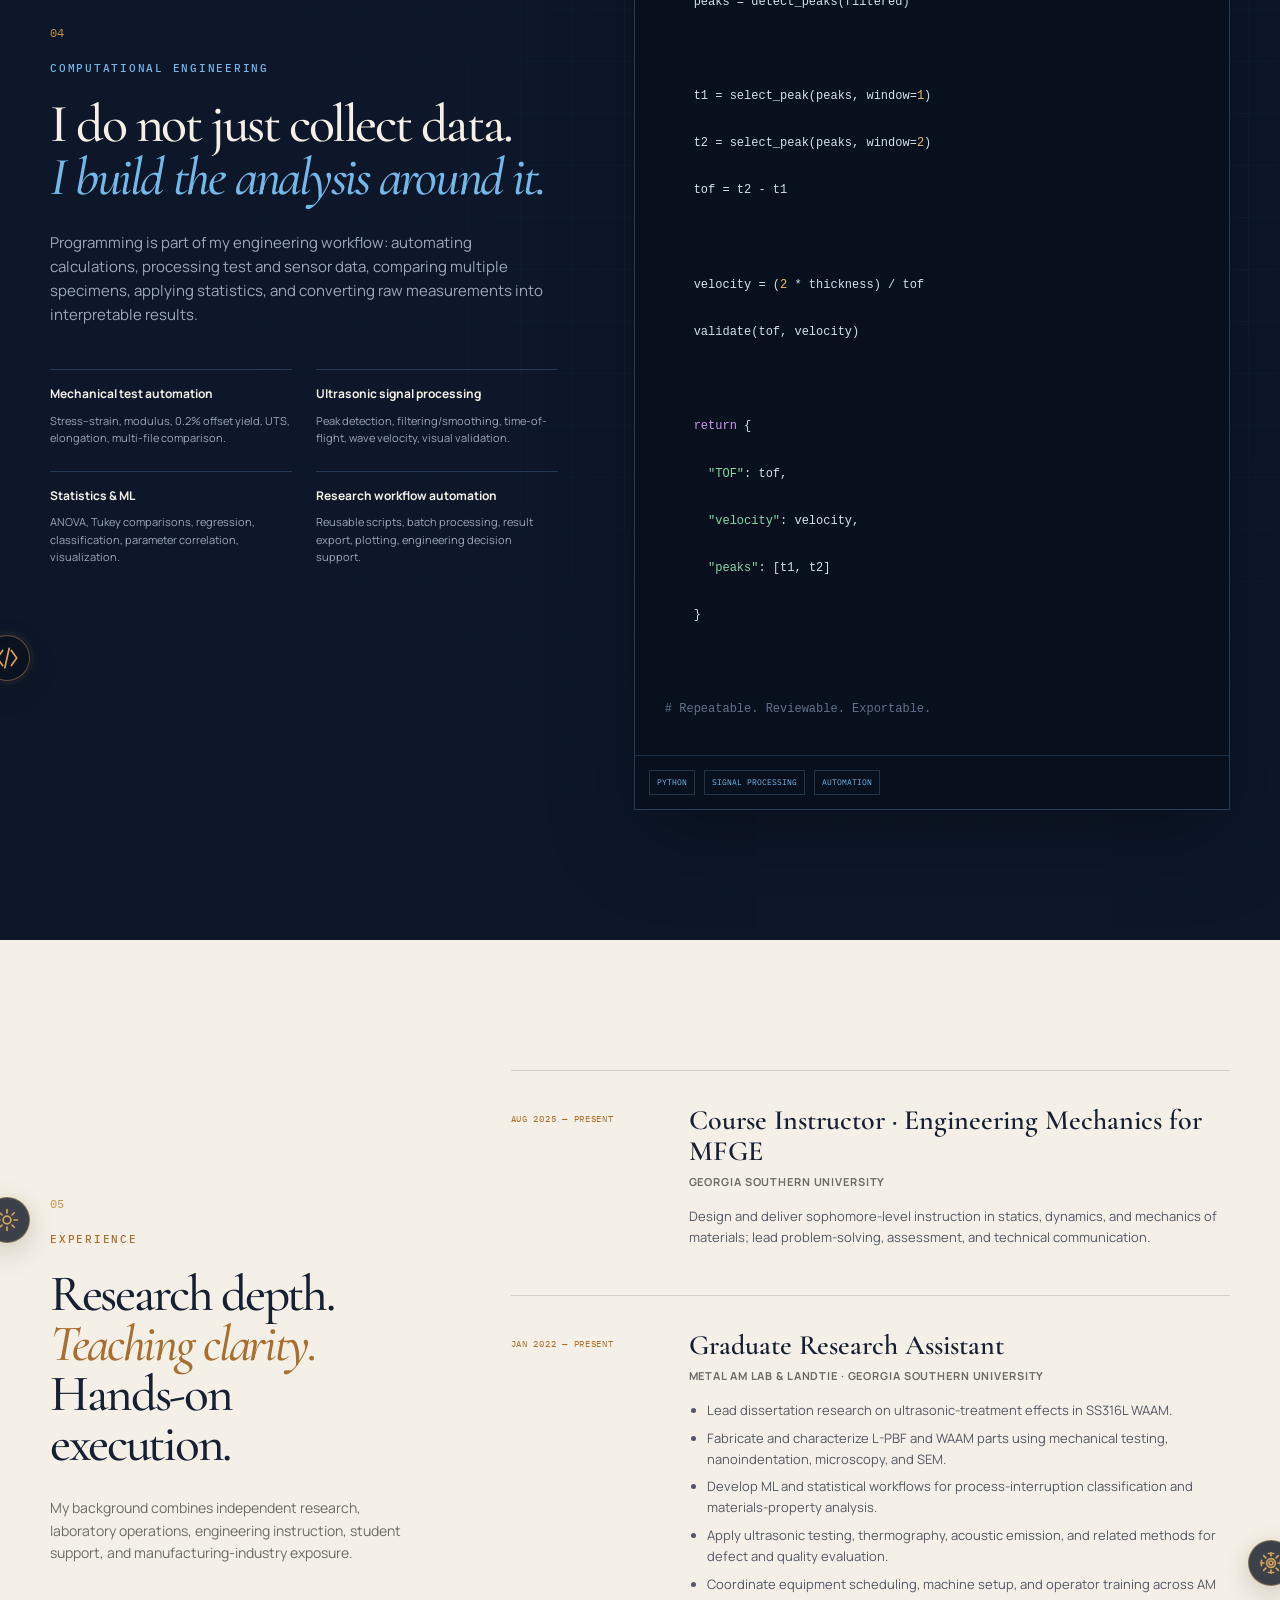
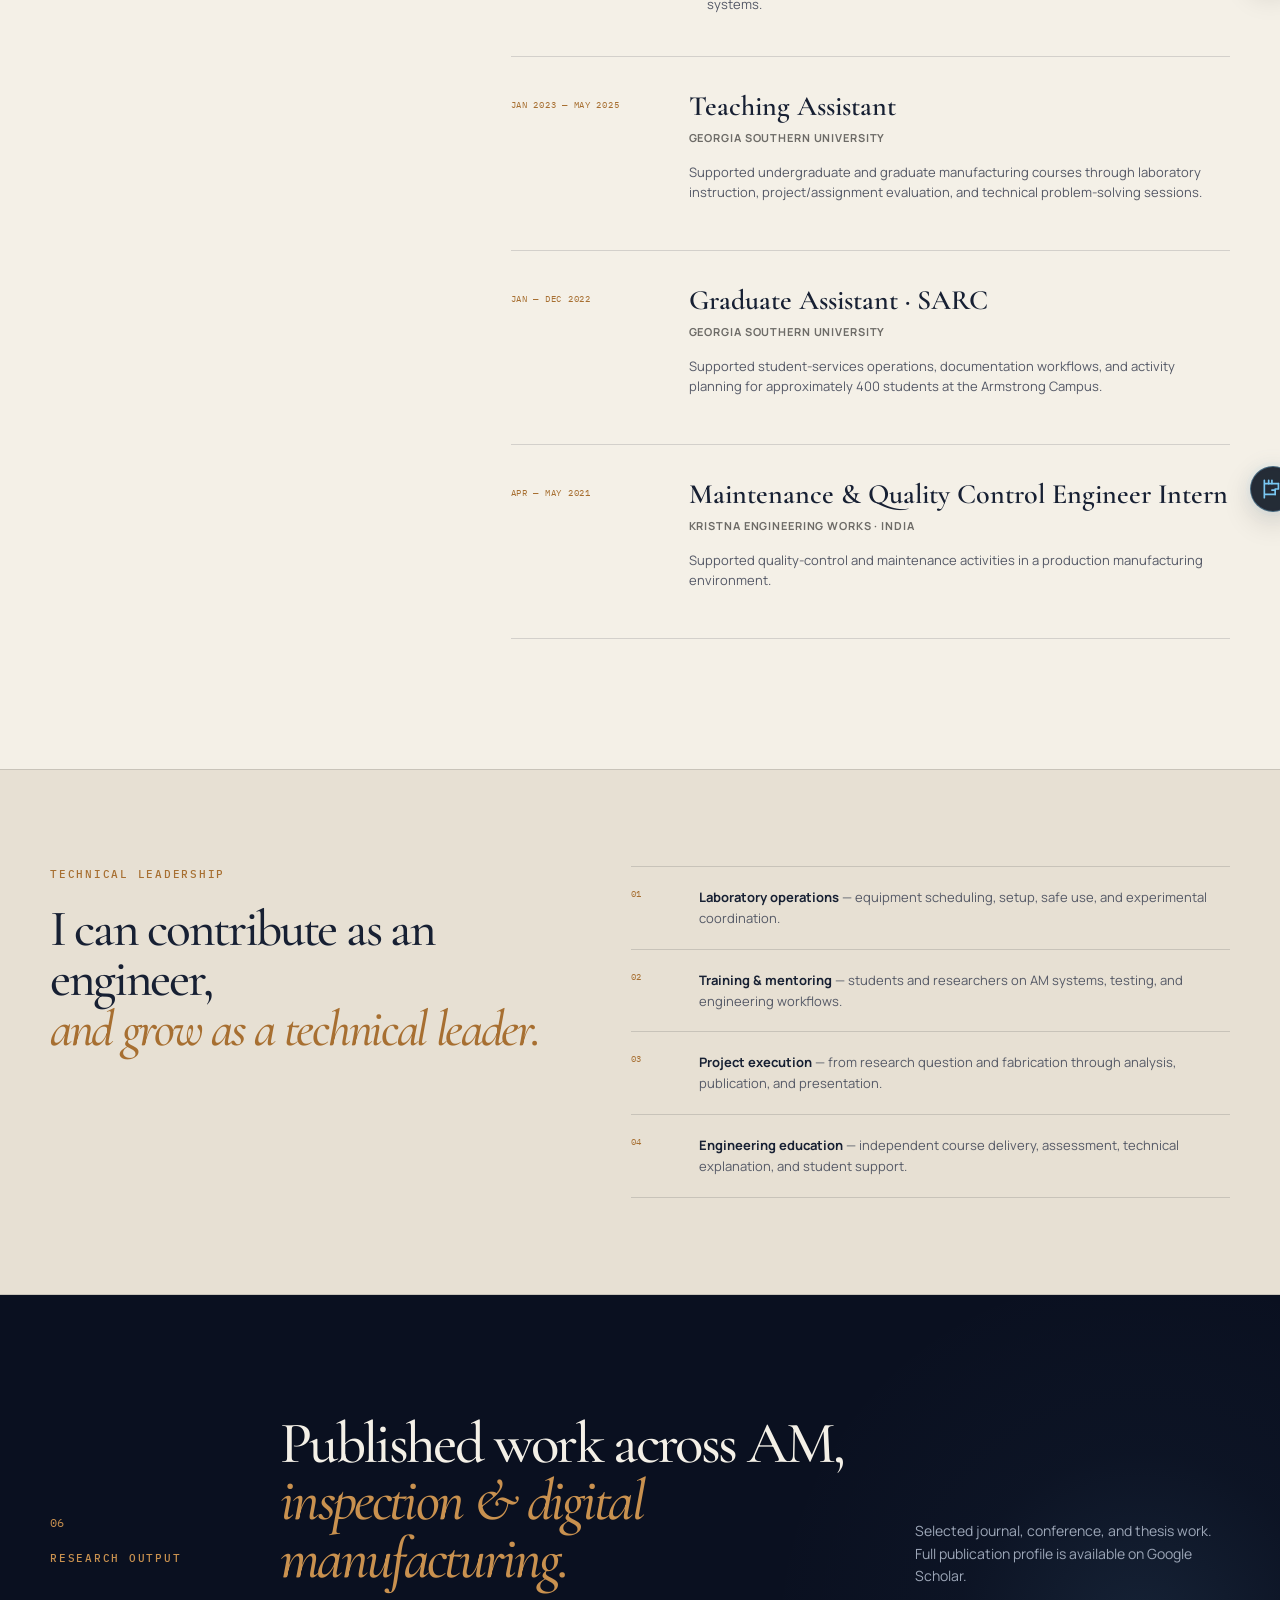
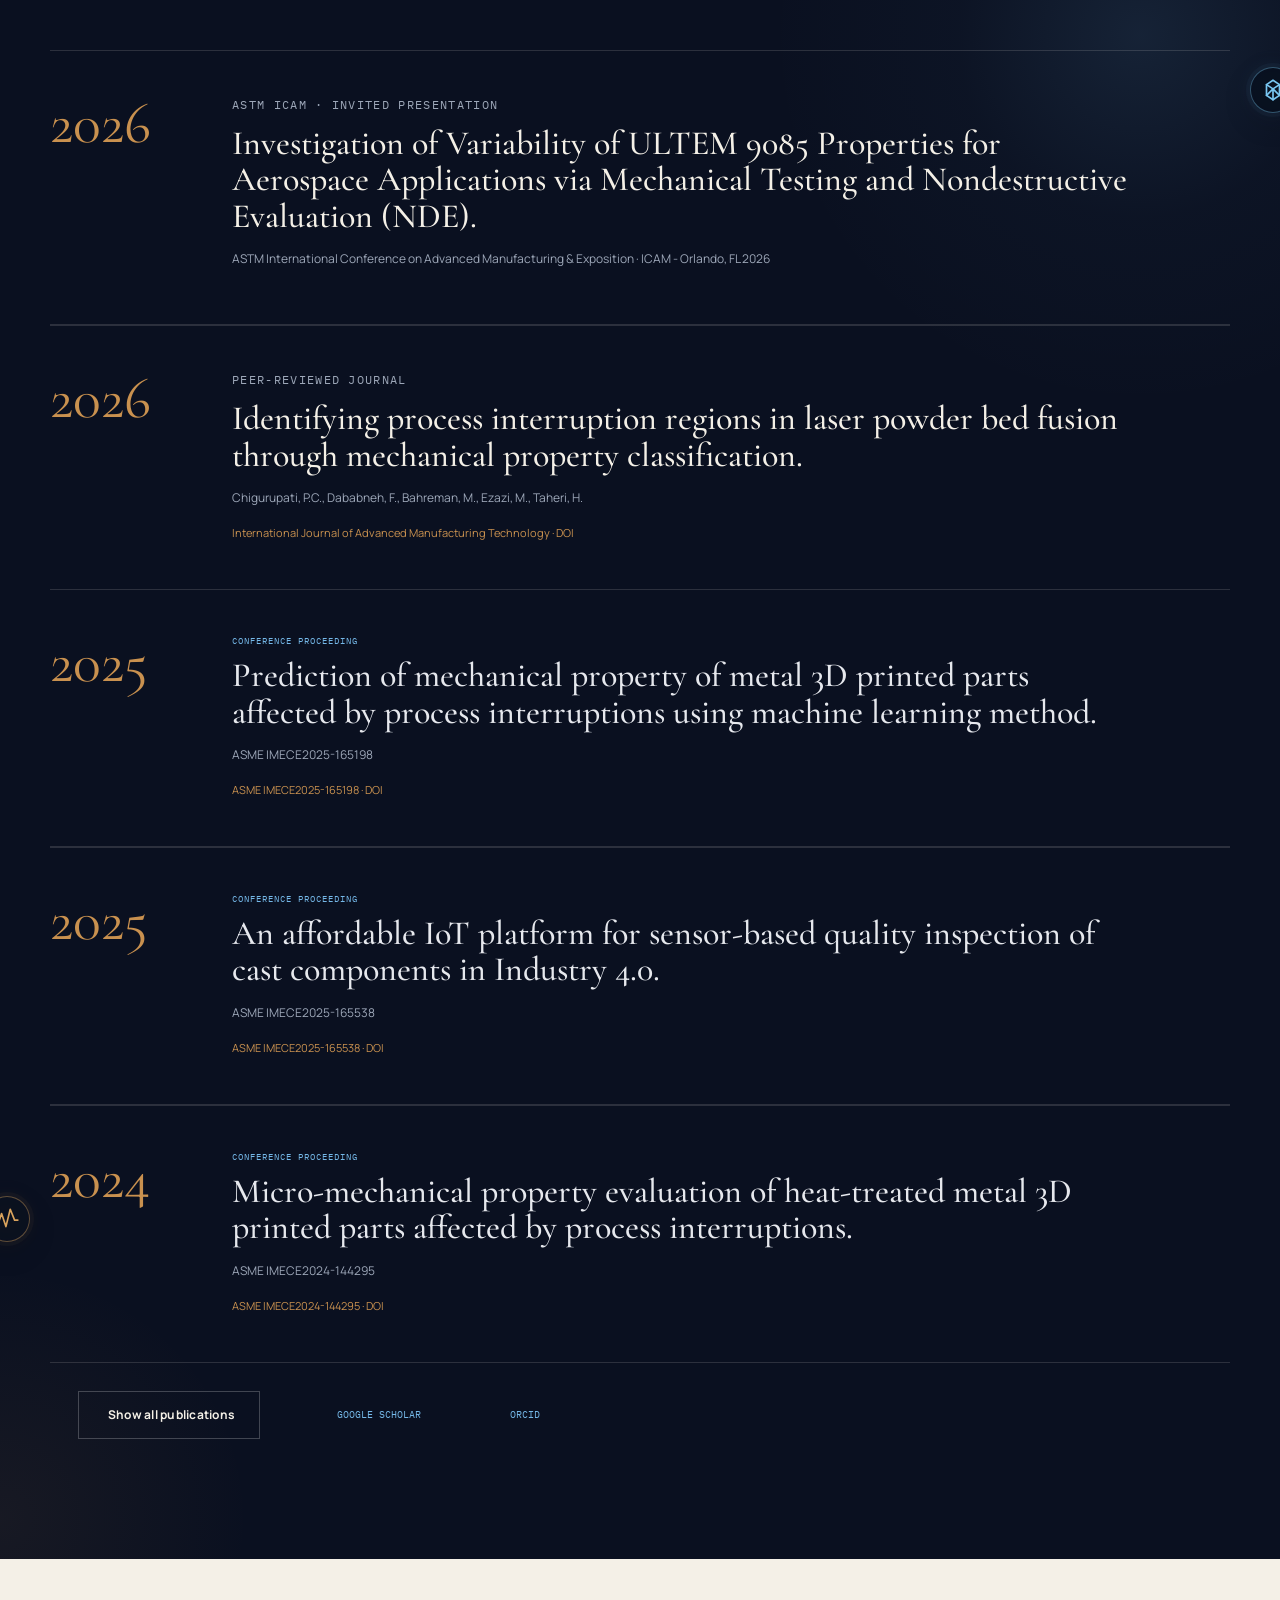
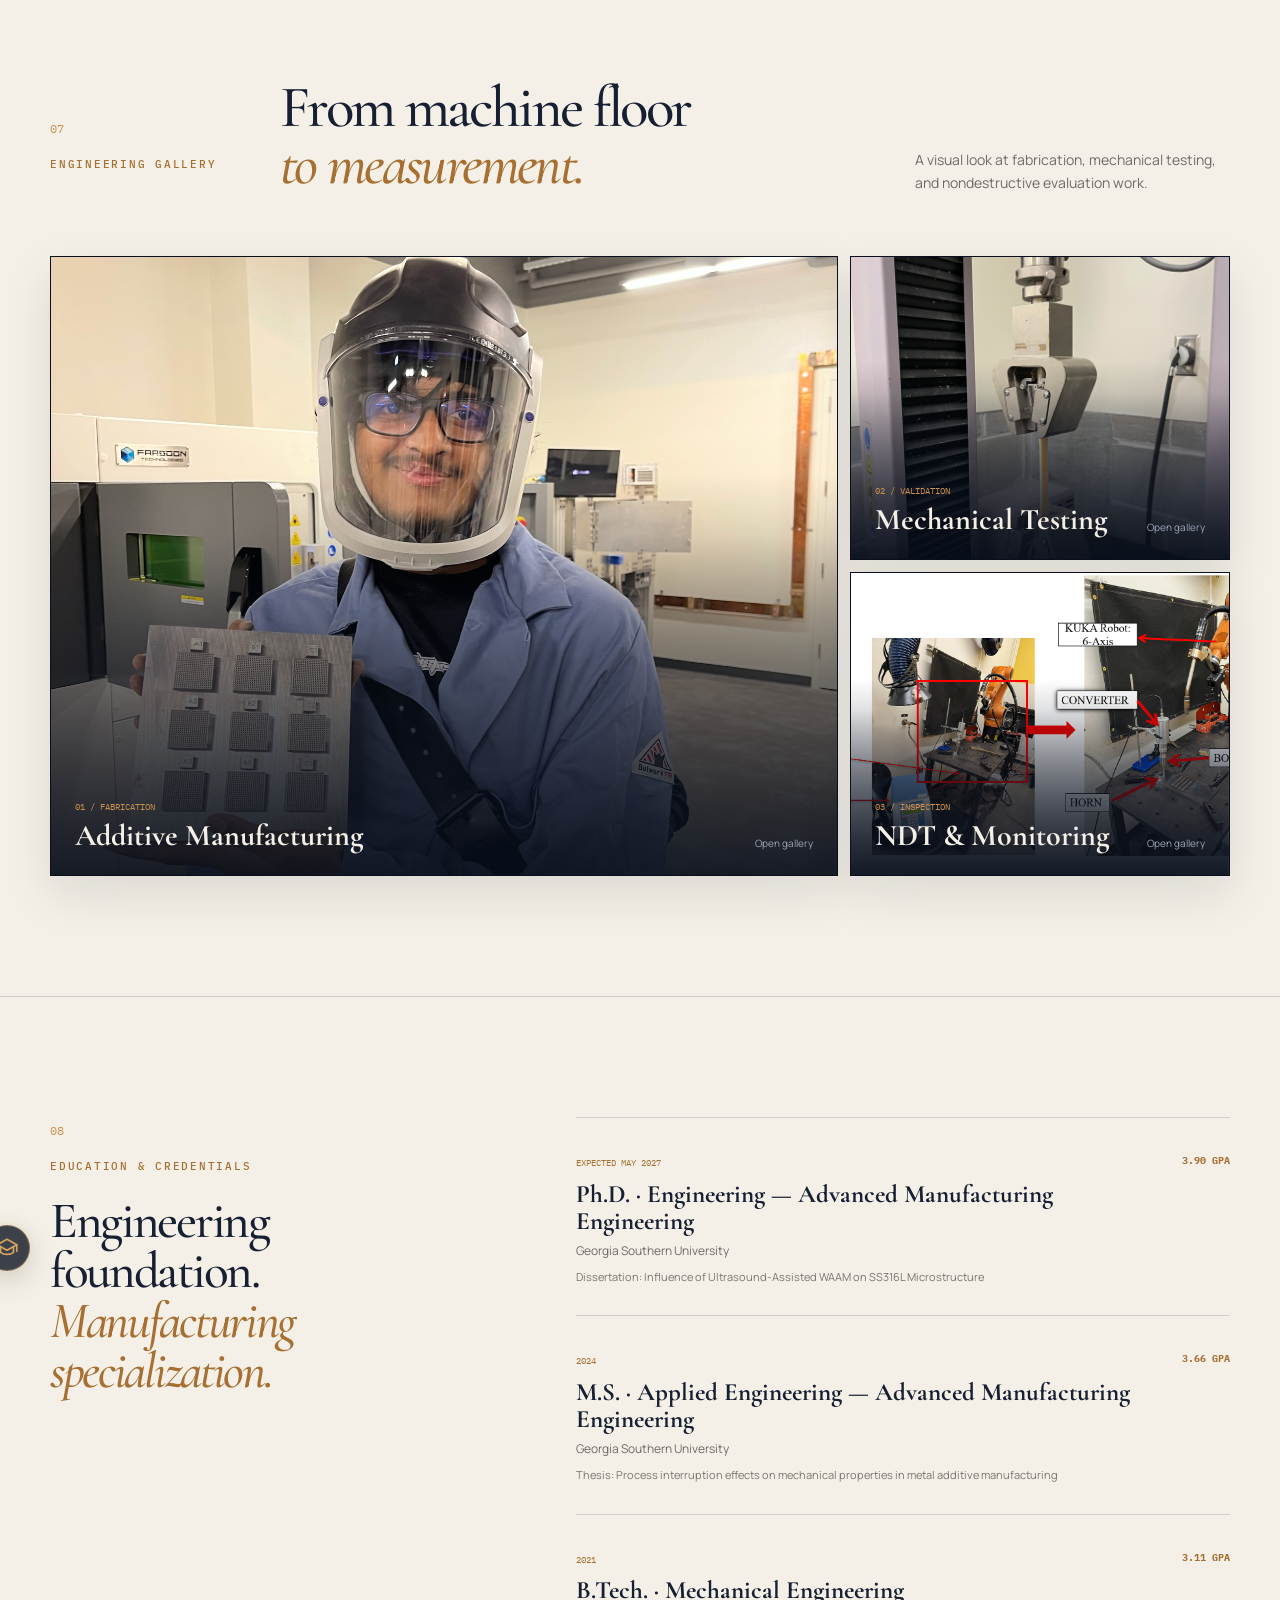
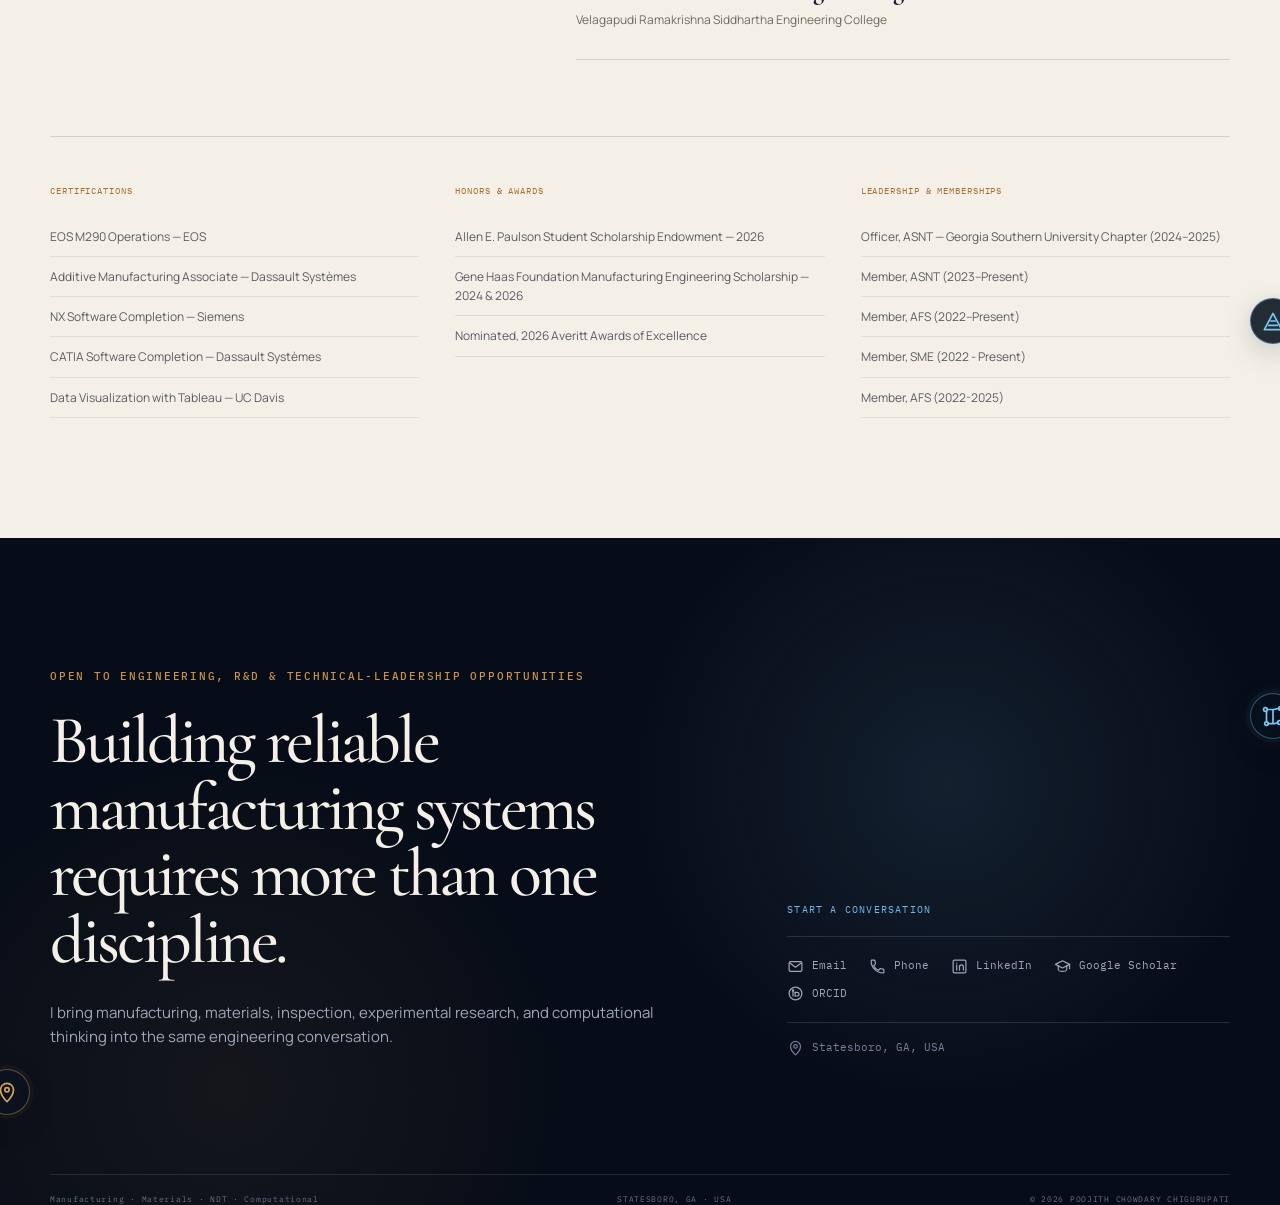
==== commit 15e5888a: "Conference" ====
--- a/index.html
+++ b/index.html
@@ -841,7 +841,7 @@
 
 <div class="presentation-section reveal">
 
-  <p class="mono eyebrow">SELECTED CONFERENCE PRESENTATIONS</p>
+  <!--p class="mono eyebrow">SELECTED CONFERENCE PRESENTATIONS</p-->
 
   <div class="publication-feature reveal">
     <div class="pub-year mono">2026</div>
@@ -852,34 +852,6 @@
     </div>
   </div>
 
-  <div class="publication-feature reveal">
-    <div class="pub-year mono">2025</div>
-    <div>
-      <p class="pub-type mono">ASME IMECE · CONFERENCE PRESENTATION</p>
-      <h3>Prediction of mechanical property of metal 3D printed parts affected by process interruptions using machine learning method.</h3>
-      <p>ASME International Mechanical Engineering Congress &amp; Exposition · IMECE 2025</p>
-      <a href="https://doi.org/10.1115/IMECE2025-165198"
-         rel="noopener"
-         target="_blank">
-        ASME IMECE2025-165198 · DOI
-      </a>
-    </div>
-  </div>
-
-  <div class="publication-feature reveal">
-    <div class="pub-year mono">2024</div>
-    <div>
-      <p class="pub-type mono">ASME IMECE · CONFERENCE PRESENTATION</p>
-      <h3>Micro-mechanical property evaluation of heat-treated metal 3D printed parts affected by process interruptions.</h3>
-      <p>ASME International Mechanical Engineering Congress &amp; Exposition · IMECE 2024</p>
-      <a href="https://doi.org/10.1115/IMECE2024-144295"
-         rel="noopener"
-         target="_blank">
-        ASME IMECE2024-144295 · DOI
-      </a>
-    </div>
-  </div>
-
 </div>
 <div class="publication-feature reveal">
 
